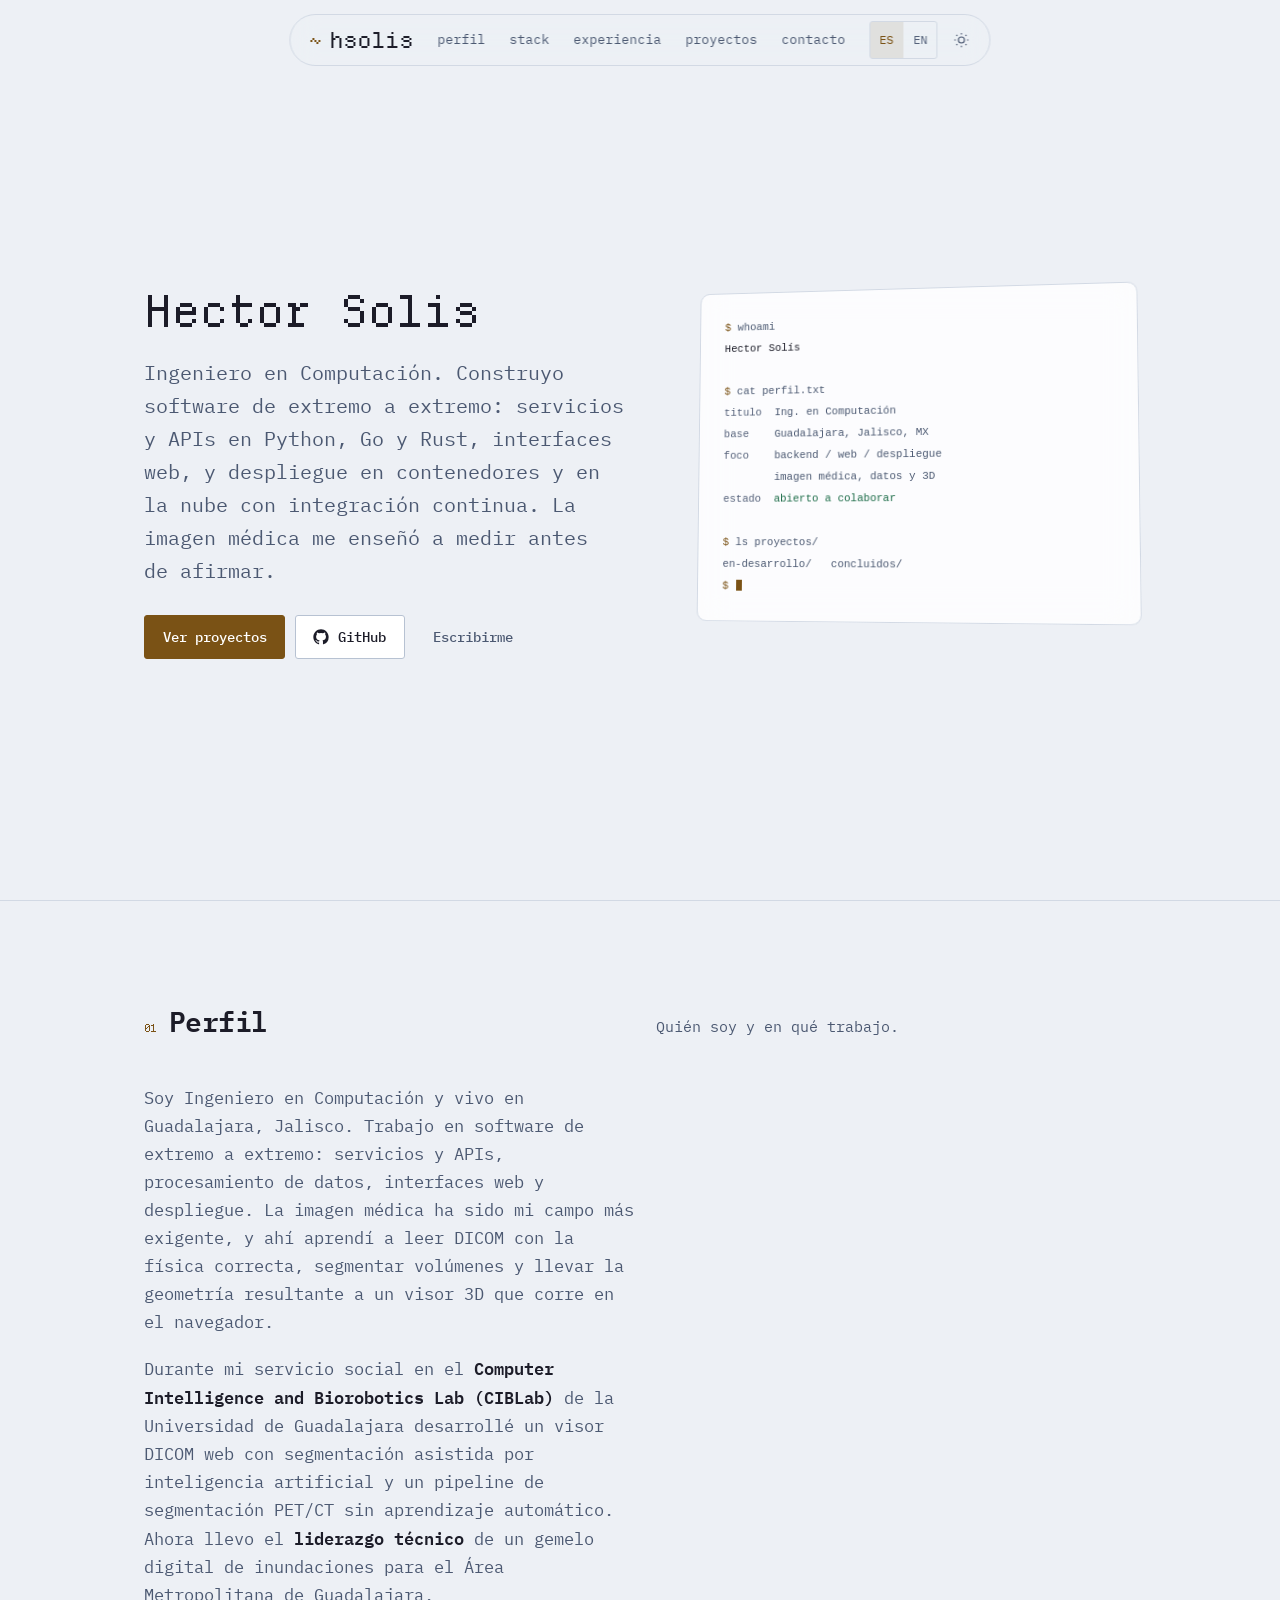
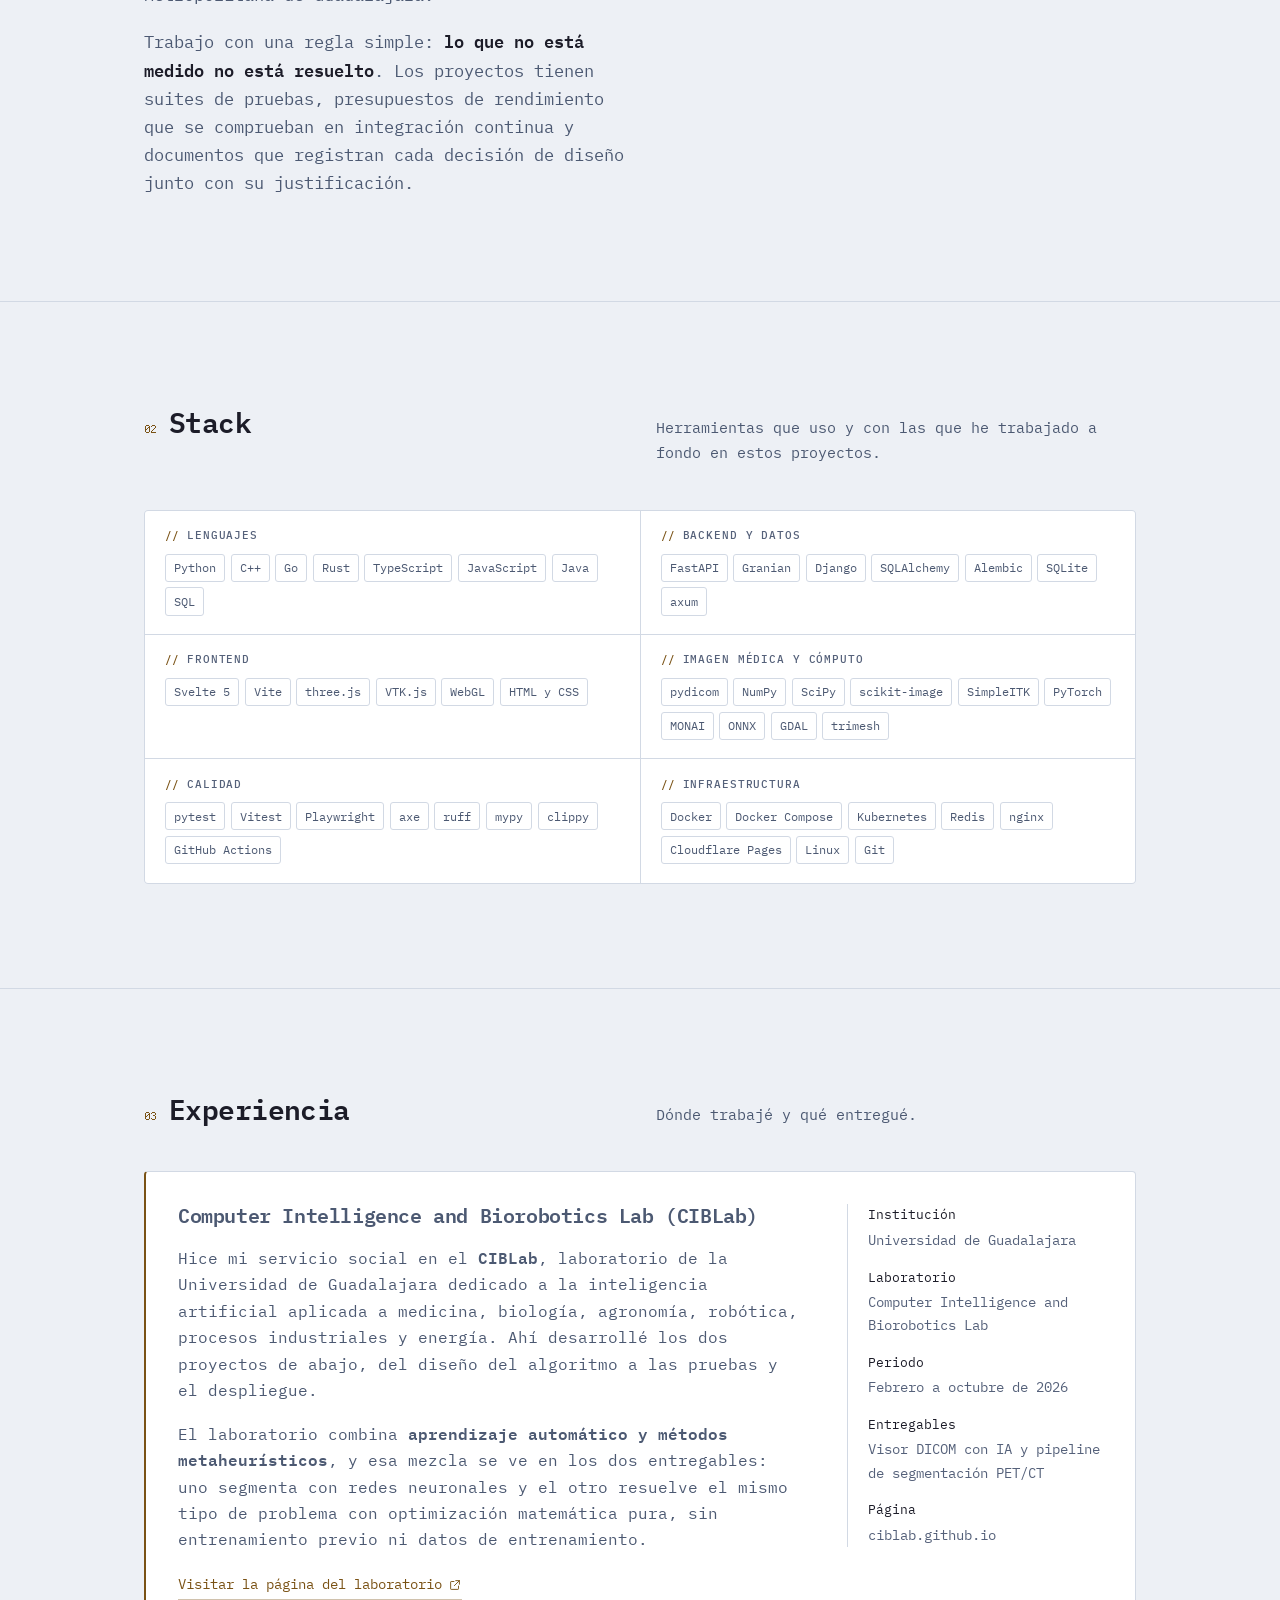
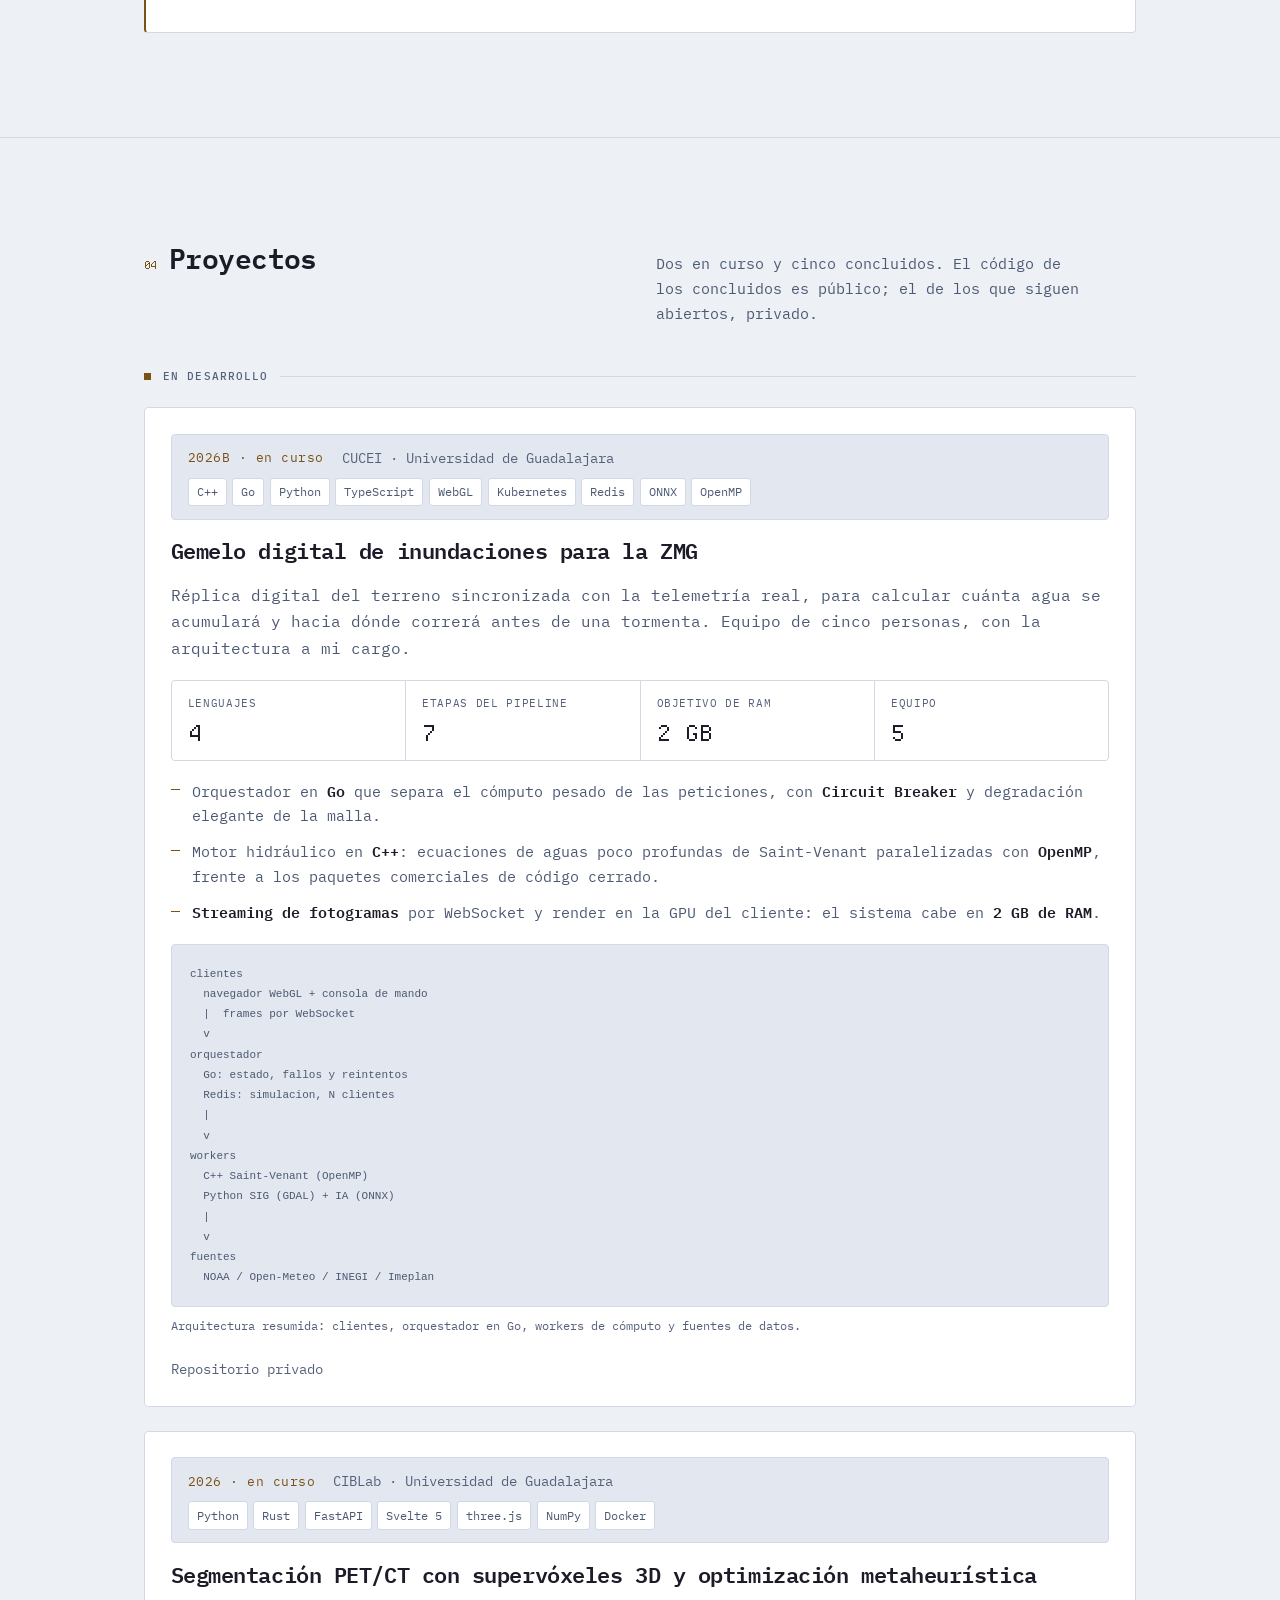
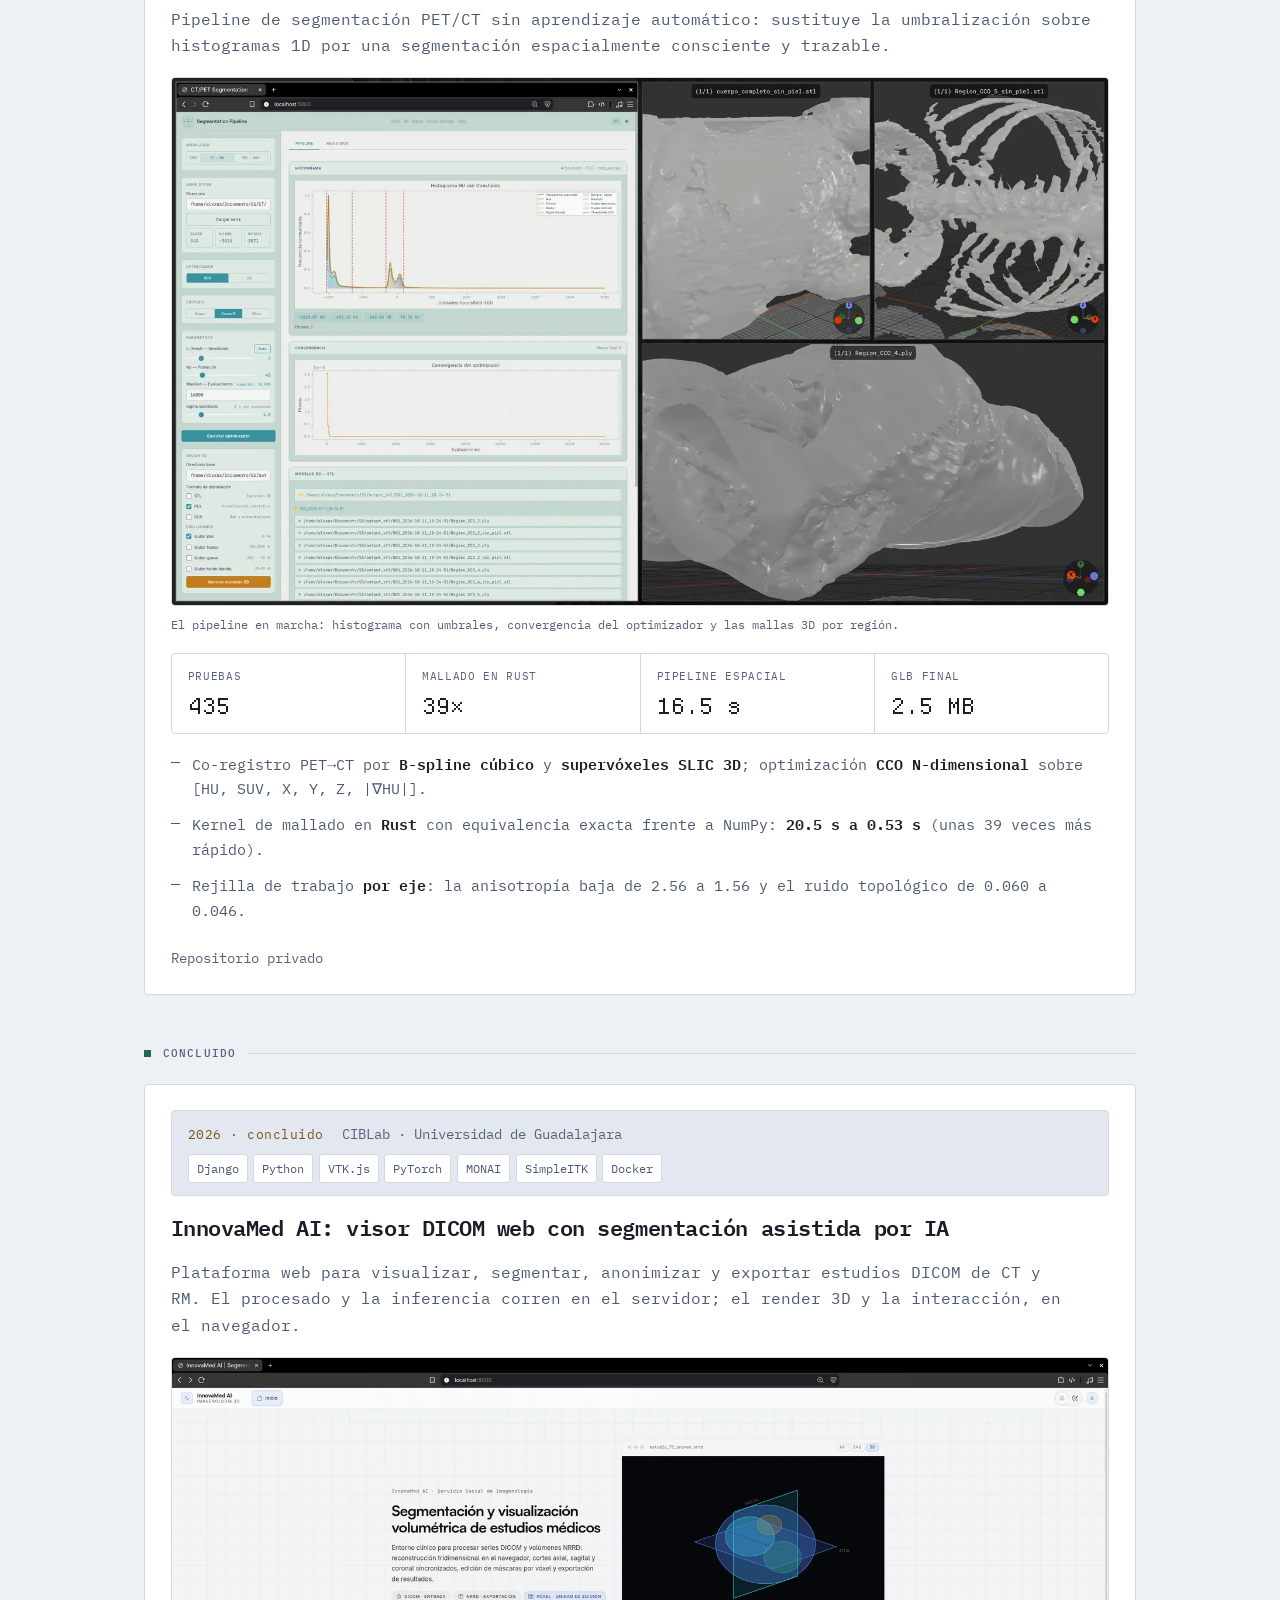
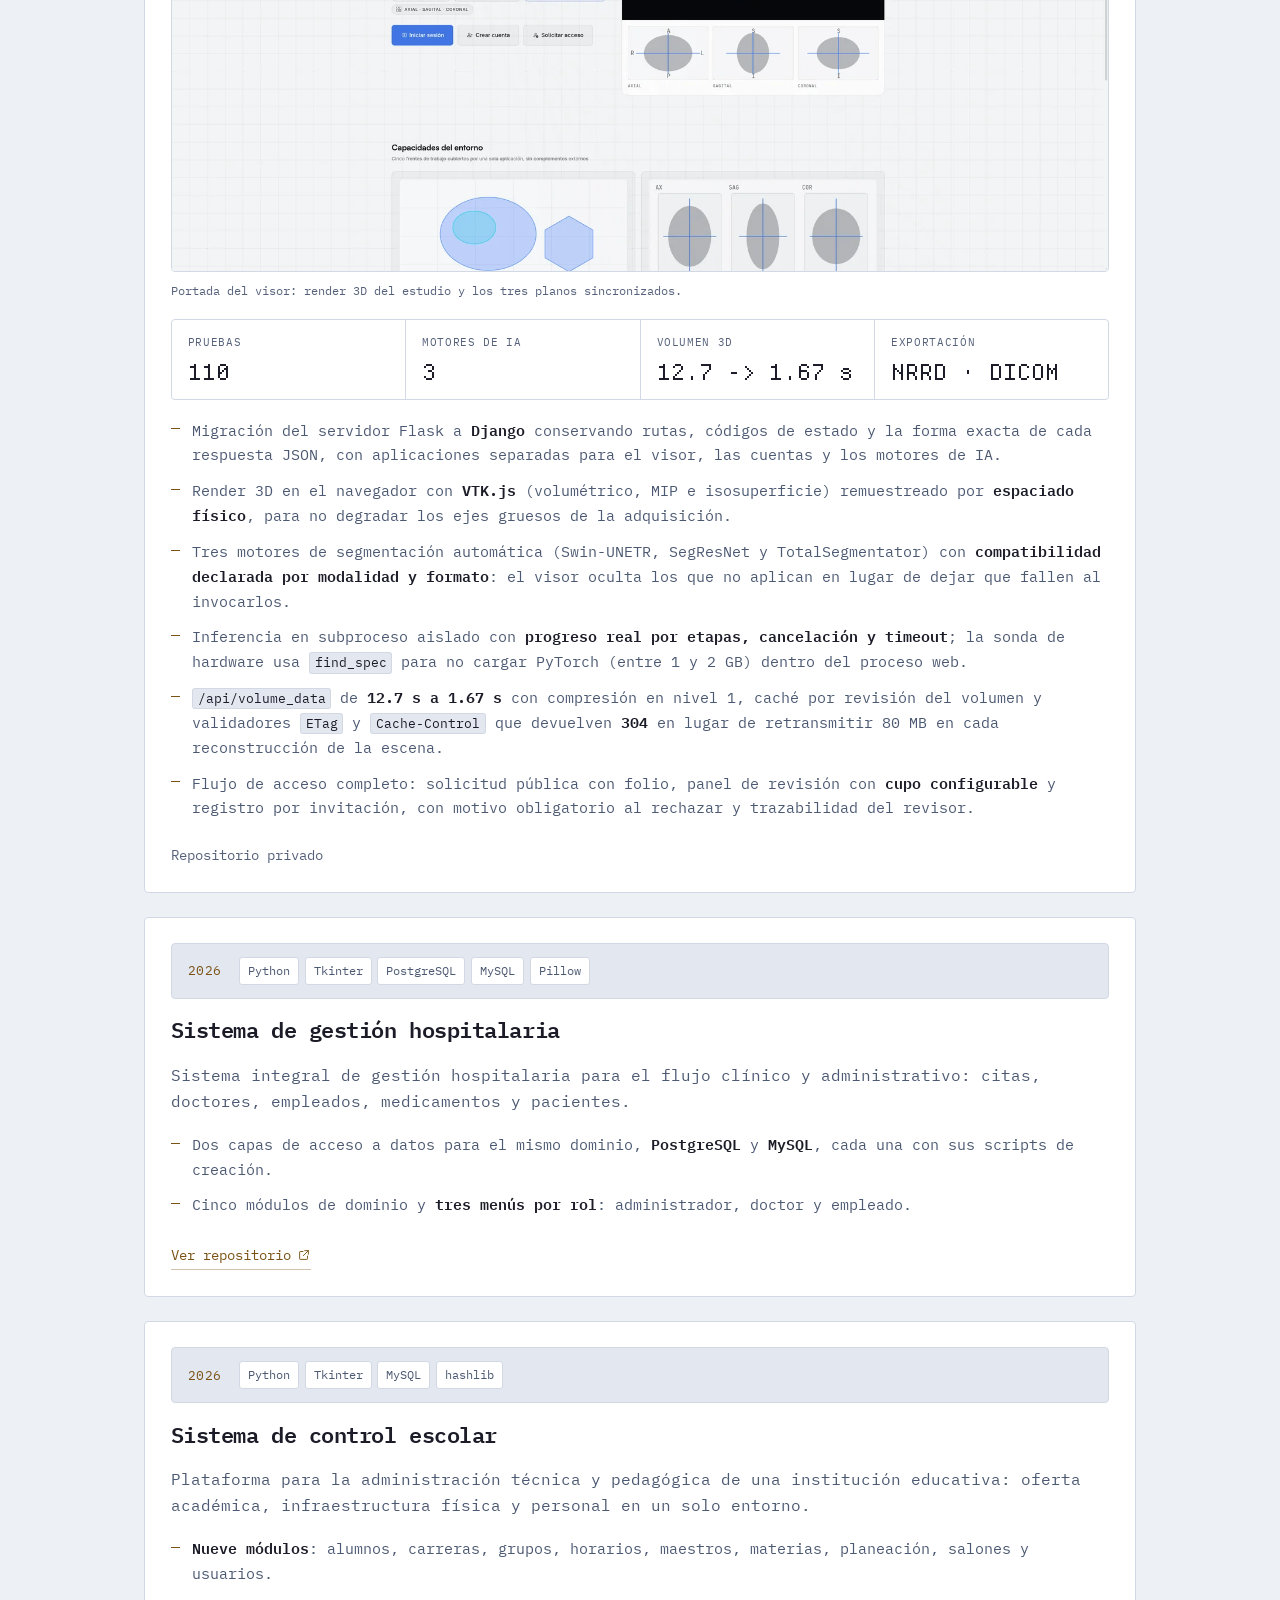
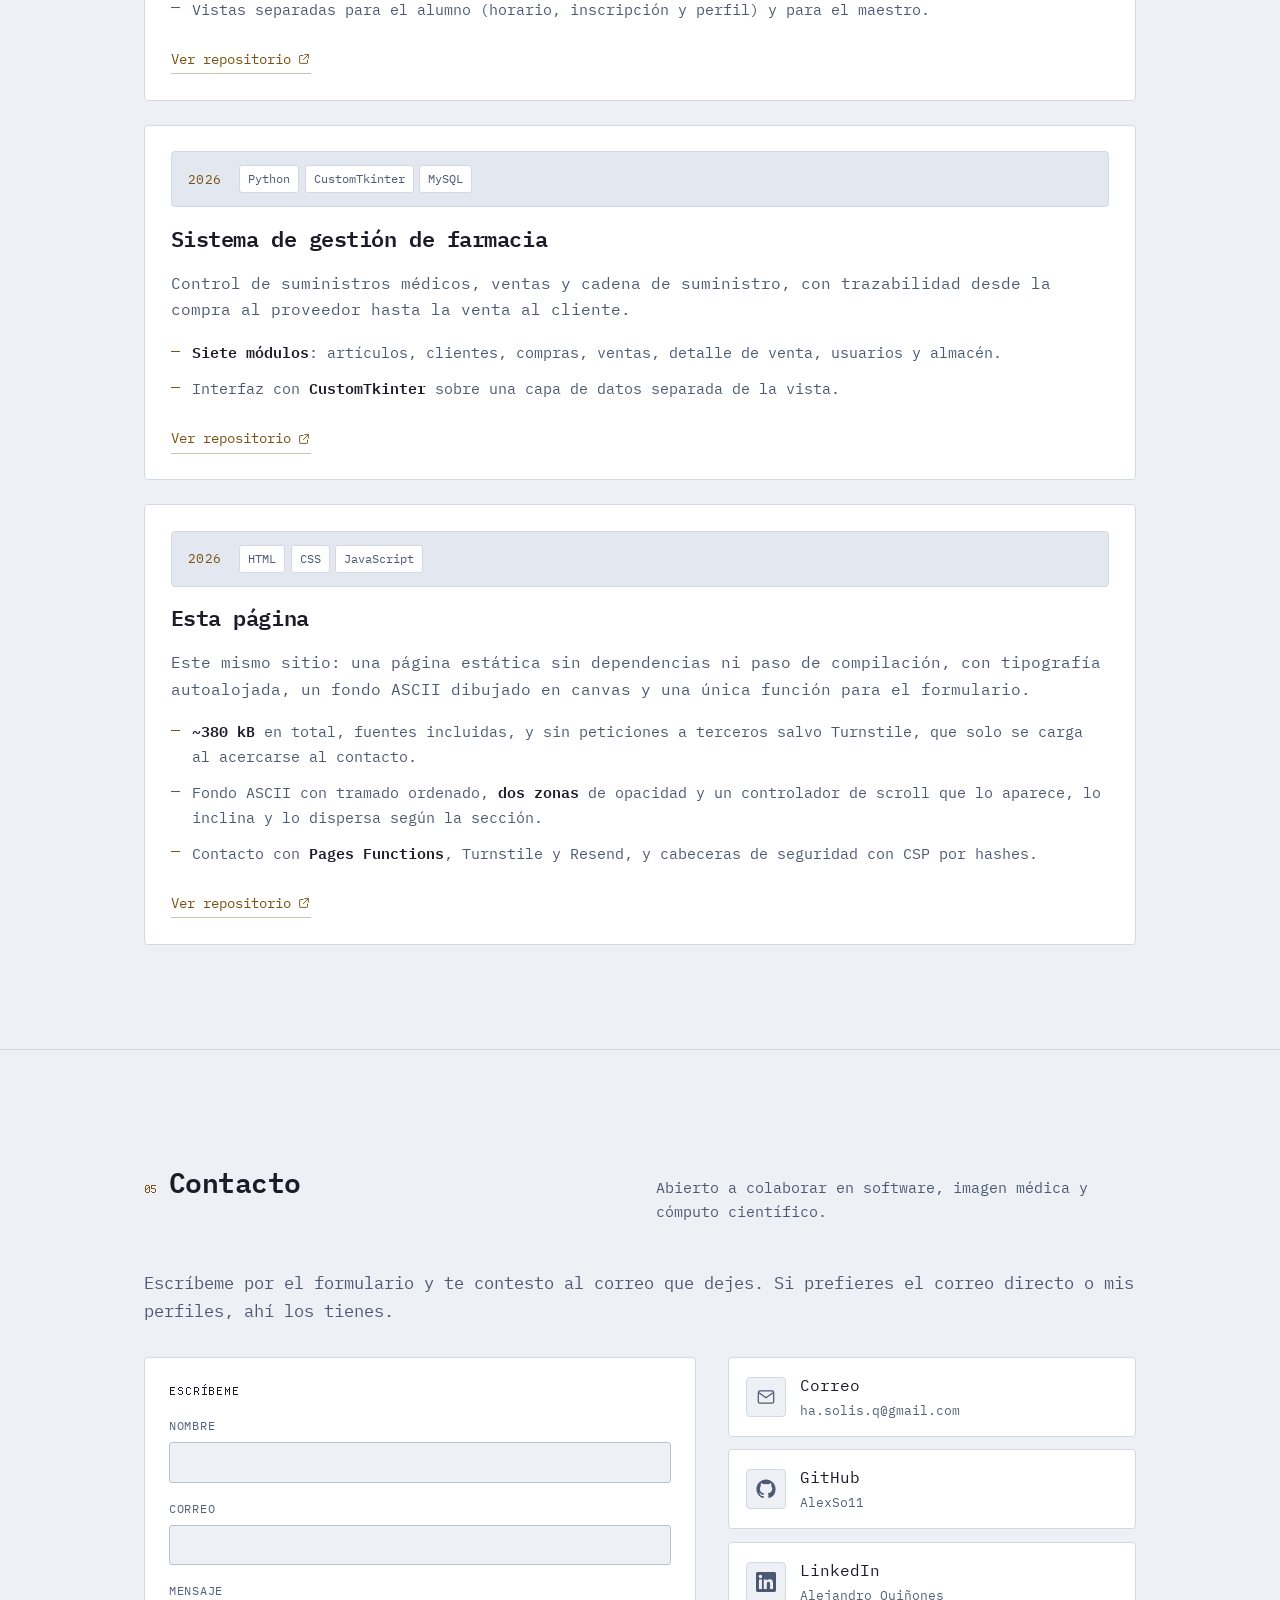
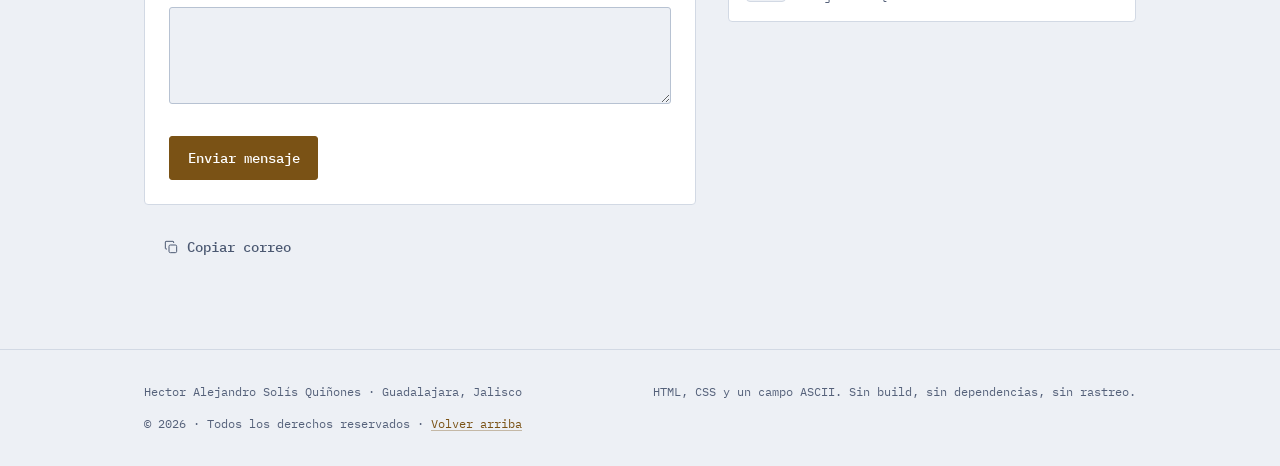
==== index.html @ 721f135d "Mejoras: terminal 3D, transiciones, iconos, scroll con inercia" ====
<!doctype html>
<html lang="es" data-theme="dark">
  <head>
    <meta charset="utf-8" />
    <meta name="viewport" content="width=device-width, initial-scale=1" />
    <title>Hector Solis · Ing. en Computación</title>
    <meta
      name="description"
      content="CV de Hector Solís, Ingeniero en Computación en Guadalajara. Software de extremo a extremo: servicios en Python, Go y Rust, interfaces web, despliegue en la nube e imagen médica."
    />
    <meta name="author" content="Hector Alejandro Solís Quiñones" />
    <meta name="color-scheme" content="dark light" />
    <meta name="theme-color" content="#141414" />
    <meta property="og:type" content="website" />
    <meta property="og:locale" content="es_MX" />
    <meta property="og:title" content="Hector Solís · Ing. en Computación" />
    <meta
      property="og:description"
      content="Software de extremo a extremo: servicios en Python, Go y Rust, interfaces web, despliegue en la nube e imagen médica."
    />
    <link rel="icon" href="assets/img/favicon.svg" type="image/svg+xml" />
    <link rel="stylesheet" href="assets/css/style.css" />
    <script>
      (function () {
        var theme = null;
        try {
          theme = window.localStorage.getItem("hasq-theme");
        } catch (error) {
          theme = null;
        }
        if (theme !== "light" && theme !== "dark") {
          theme = window.matchMedia("(prefers-color-scheme: light)").matches
            ? "light"
            : "dark";
        }
        document.documentElement.setAttribute("data-theme", theme);
        // Se marca antes del primer pintado: el CSS solo reserva la posición
        // de las entradas si hay JavaScript que las vaya a disparar.
        document.documentElement.classList.add("js");
      })();
    </script>
  </head>

  <body>
    <a class="skip-link" href="#main">Saltar al contenido</a>
    <canvas id="ascii-field" aria-hidden="true"></canvas>

    <header class="topbar">
      <div class="topbar__in">
        <a class="brand" href="#top">
          <span class="brand__tilde" aria-hidden="true">~</span>hsolis
        </a>

        <nav class="nav" aria-label="Secciones">
          <a href="#perfil">perfil</a>
          <a href="#stack">stack</a>
<a href="#experiencia">experiencia</a>
                    <a href="#proyectos">proyectos</a>
          <a href="#contacto">contacto</a>
        </nav>

        <div class="topbar__actions">
          <div class="lang">
            <a href="index.html" hreflang="es" aria-current="page">ES</a>
            <a href="en/index.html" hreflang="en" lang="en">EN</a>
          </div>

          <!-- data-label-light / data-label-dark describen la acción según el
               tema activo, no el icono que se ve. -->
          <button
            class="icon-btn"
            id="theme-toggle"
            type="button"
            aria-pressed="false"
            data-label-light="Cambiar a tema oscuro"
            data-label-dark="Cambiar a tema claro"
          >
            <span class="icon-btn__icons">
              <svg
                class="icon-moon"
                viewBox="0 0 24 24"
                fill="none"
                stroke="currentColor"
                stroke-width="1.5"
                aria-hidden="true"
                focusable="false"
              >
                <path d="M20.5 14.8A8.8 8.8 0 0 1 9.2 3.5a8.8 8.8 0 1 0 11.3 11.3Z" />
              </svg>
              <svg
                class="icon-sun"
                viewBox="0 0 24 24"
                fill="none"
                stroke="currentColor"
                stroke-width="1.5"
                aria-hidden="true"
                focusable="false"
              >
                <circle cx="12" cy="12" r="4" />
                <path
                  d="M12 2.5v2M12 19.5v2M2.5 12h2M19.5 12h2M5.2 5.2l1.4 1.4M17.4 17.4l1.4 1.4M18.8 5.2l-1.4 1.4M6.6 17.4l-1.4 1.4"
                />
              </svg>
            </span>
          </button>
        </div>
      </div>
    </header>

    <main id="main">
      <section class="hero" id="top" data-reveal-group>
        <div class="wrap hero__in">
          <div>
            <h1 class="hero__name" data-reveal>
              <span>Hector Solis</span>
            </h1>
            <p class="hero__role" data-reveal>
              Ingeniero en Computación. Construyo software de extremo a extremo:
              servicios y APIs en Python, Go y Rust, interfaces web, y despliegue
              en contenedores y en la nube con integración continua. La imagen
              médica me enseñó a medir antes de afirmar.
            </p>
            <div class="hero__actions" data-reveal>
              <a class="btn btn--primary" href="#proyectos">Ver proyectos</a>
              <a
                class="btn"
                href="https://github.com/AlexSo11"
                target="_blank"
                rel="me noopener"
              >
                <svg
                  width="16"
                  height="16"
                  viewBox="0 0 24 24"
                  fill="currentColor"
                  aria-hidden="true"
                  focusable="false"
                >
                  <path
                    d="M12 .5C5.73.5.5 5.73.5 12c0 5.09 3.29 9.4 7.86 10.93.58.1.79-.25.79-.56 0-.28-.01-1.02-.02-2-3.2.7-3.88-1.54-3.88-1.54-.52-1.33-1.28-1.68-1.28-1.68-1.05-.72.08-.7.08-.7 1.16.08 1.77 1.19 1.77 1.19 1.03 1.77 2.7 1.26 3.36.96.1-.75.4-1.26.73-1.55-2.55-.29-5.23-1.28-5.23-5.7 0-1.26.45-2.29 1.19-3.1-.12-.29-.52-1.46.11-3.05 0 0 .97-.31 3.18 1.18a11 11 0 0 1 5.8 0c2.2-1.49 3.17-1.18 3.17-1.18.63 1.59.23 2.76.12 3.05.74.81 1.18 1.84 1.18 3.1 0 4.43-2.69 5.41-5.25 5.69.41.36.78 1.06.78 2.14 0 1.55-.01 2.79-.01 3.17 0 .31.2.67.8.56A11.51 11.51 0 0 0 23.5 12C23.5 5.73 18.27.5 12 .5Z"
                  />
                </svg>
                GitHub
              </a>
              <a class="btn btn--quiet" href="mailto:ha.solis.q@gmail.com">
                Escribirme
              </a>
            </div>
          </div>

<div class="terminal-lag" data-terminal>
  <div class="terminal">
    <pre class="terminal__body"><code><span class="tl"><span class="c">$</span> whoami</span>
<span class="tl"><b>Hector Solís</b></span>
<span class="tl"> </span>
<span class="tl"><span class="c">$</span> cat perfil.txt</span>
<span class="tl"><span class="dim">titulo</span>  Ing. en Computación</span>
<span class="tl"><span class="dim">base</span>    Guadalajara, Jalisco, MX</span>
<span class="tl"><span class="dim">foco</span>    backend / web / despliegue</span>
<span class="tl">        imagen médica, datos y 3D</span>
<span class="tl"><span class="dim">estado</span>  <span class="ok">abierto a colaborar</span></span>
<span class="tl"> </span>
<span class="tl"><span class="c">$</span> ls proyectos/</span>
<span class="tl">en-desarrollo/   concluidos/</span>
<span class="tl"><span class="c">$</span> <span class="caret"></span></span></code></pre>
  </div>
</div>
        </div>
      </section>

      <section
        class="section"
        id="perfil"
        aria-labelledby="perfil-title"
        data-reveal-group
      >
        <div class="wrap">
          <div class="section__head" data-reveal>
            <h2 class="section__title" id="perfil-title">
              <span class="section__num" aria-hidden="true">01</span> Perfil
            </h2>
            <p class="section__note">Quién soy y en qué trabajo.</p>
          </div>

          <div class="prose" data-reveal>
            <p>
              Soy Ingeniero en Computación y vivo en Guadalajara, Jalisco.
              Trabajo en software de extremo a extremo: servicios y APIs,
              procesamiento de datos, interfaces web y despliegue. La imagen
              médica ha sido mi campo más exigente, y ahí aprendí a leer DICOM
              con la física correcta, segmentar volúmenes y llevar la geometría
              resultante a un visor 3D que corre en el navegador.
            </p>
            <p>
              Durante mi servicio social en el
              <strong>Computer Intelligence and Biorobotics Lab (CIBLab)</strong>
              de la Universidad de Guadalajara desarrollé un visor DICOM web con
              segmentación asistida por inteligencia artificial y un pipeline de
              segmentación PET/CT sin aprendizaje automático. Ahora llevo el
              <strong>liderazgo técnico</strong> de un gemelo digital de
              inundaciones para el Área Metropolitana de Guadalajara.
            </p>
            <p>
              Trabajo con una regla simple:
              <strong>lo que no está medido no está resuelto</strong>. Los
              proyectos tienen suites de pruebas, presupuestos de rendimiento que
              se comprueban en integración continua y documentos que registran
              cada decisión de diseño junto con su justificación.
            </p>
          </div>
        </div>
      </section>

      <section
        class="section"
        id="stack"
        aria-labelledby="stack-title"
        data-reveal-group
      >
        <div class="wrap">
          <div class="section__head" data-reveal>
            <h2 class="section__title" id="stack-title">
              <span class="section__num" aria-hidden="true">02</span> Stack
            </h2>
            <p class="section__note">
              Herramientas que uso y con las que he trabajado a fondo en estos
              proyectos.
            </p>
          </div>

          <div class="stack-grid" data-reveal>
            <div class="stack-block">
              <h3 class="stack-block__title">Lenguajes</h3>
              <ul class="chips">
                <li>Python</li>
                <li>C++</li>
                <li>Go</li>
                <li>Rust</li>
                <li>TypeScript</li>
                <li>JavaScript</li>
                <li>Java</li>
                <li>SQL</li>
              </ul>
            </div>

            <div class="stack-block">
              <h3 class="stack-block__title">Backend y datos</h3>
              <ul class="chips">
                <li>FastAPI</li>
                <li>Granian</li>
                <li>Django</li>
                <li>SQLAlchemy</li>
                <li>Alembic</li>
                <li>SQLite</li>
                <li>axum</li>
              </ul>
            </div>

            <div class="stack-block">
              <h3 class="stack-block__title">Frontend</h3>
              <ul class="chips">
                <li>Svelte 5</li>
                <li>Vite</li>
                <li>three.js</li>
                <li>VTK.js</li>
                <li>WebGL</li>
                <li>HTML y CSS</li>
              </ul>
            </div>

            <div class="stack-block">
              <h3 class="stack-block__title">Imagen médica y cómputo</h3>
              <ul class="chips">
                <li>pydicom</li>
                <li>NumPy</li>
                <li>SciPy</li>
                <li>scikit-image</li>
                <li>SimpleITK</li>
                <li>PyTorch</li>
                <li>MONAI</li>
                <li>ONNX</li>
                <li>GDAL</li>
                <li>trimesh</li>
              </ul>
            </div>

            <div class="stack-block">
              <h3 class="stack-block__title">Calidad</h3>
              <ul class="chips">
                <li>pytest</li>
                <li>Vitest</li>
                <li>Playwright</li>
                <li>axe</li>
                <li>ruff</li>
                <li>mypy</li>
                <li>clippy</li>
                <li>GitHub Actions</li>
              </ul>
            </div>

            <div class="stack-block">
              <h3 class="stack-block__title">Infraestructura</h3>
              <ul class="chips">
                <li>Docker</li>
                <li>Docker Compose</li>
                <li>Kubernetes</li>
                <li>Redis</li>
                <li>nginx</li>
                <li>Cloudflare Pages</li>
                <li>Linux</li>
                <li>Git</li>
              </ul>
            </div>
          </div>
        </div>
      </section>

      <section
        class="section"
        id="experiencia"
        aria-labelledby="experiencia-title"
        data-reveal-group
      >
        <div class="wrap">
          <div class="section__head" data-reveal>
            <h2 class="section__title" id="experiencia-title">
              <span class="section__num" aria-hidden="true">03</span> Experiencia
            </h2>
            <p class="section__note">Dónde trabajé y qué entregué.</p>
          </div>

          <div class="callout" data-reveal>
            <div class="callout__body">
              <h3 class="callout__title">
                Computer Intelligence and Biorobotics Lab (CIBLab)
              </h3>
              <p>
                Hice mi servicio social en el <strong>CIBLab</strong>, laboratorio
                de la Universidad de Guadalajara dedicado a la inteligencia
                artificial aplicada a medicina, biología, agronomía, robótica,
                procesos industriales y energía. Ahí desarrollé los dos proyectos
                de abajo, del diseño del algoritmo a las pruebas y el despliegue.
              </p>
              <p>
                El laboratorio combina <strong>aprendizaje automático y métodos
                metaheurísticos</strong>, y esa mezcla se ve en los dos
                entregables: uno segmenta con redes neuronales y el otro resuelve
                el mismo tipo de problema con optimización matemática pura, sin
                entrenamiento previo ni datos de entrenamiento.
              </p>
              <p>
                <a
                  class="link"
                  href="https://ciblab.github.io/index.html"
                  target="_blank"
                  rel="noopener"
                >
                  Visitar la página del laboratorio
                  <svg
                    width="14"
                    height="14"
                    viewBox="0 0 24 24"
                    fill="none"
                    stroke="currentColor"
                    stroke-width="1.6"
                    stroke-linecap="square"
                    aria-hidden="true"
                    focusable="false"
                  >
                    <path d="M13.5 4.5h6v6" />
                    <path d="M19.5 4.5 11 13" />
                    <path d="M18 14v4.5a1 1 0 0 1-1 1H5.5a1 1 0 0 1-1-1V7a1 1 0 0 1 1-1H10" />
                  </svg>
                </a>
              </p>
            </div>

            <dl class="stack-list">
              <div>
                <dt>Institución</dt>
                <dd>Universidad de Guadalajara</dd>
              </div>
              <div>
                <dt>Laboratorio</dt>
                <dd>Computer Intelligence and Biorobotics Lab</dd>
              </div>
              <div>
                <dt>Periodo</dt>
                <dd>Febrero a octubre de 2026</dd>
              </div>
              <div>
                <dt>Entregables</dt>
                <dd>Visor DICOM con IA y pipeline de segmentación PET/CT</dd>
              </div>
              <div>
                <dt>Página</dt>
                <dd>ciblab.github.io</dd>
              </div>
            </dl>
          </div>
        </div>
      </section>

      <section
        class="section"
        id="proyectos"
        aria-labelledby="proyectos-title"
        data-reveal-group
      >
        <div class="wrap">
          <div class="section__head" data-reveal>
            <h2 class="section__title" id="proyectos-title">
              <span class="section__num" aria-hidden="true">04</span> Proyectos
            </h2>
            <p class="section__note">
              Dos en curso y cinco concluidos. El código de los concluidos es
              público; el de los que siguen abiertos, privado.
            </p>
          </div>

          <div class="projects" data-reveal>
            <section
              class="projects__group"
              aria-labelledby="proyectos-en-desarrollo"
            >
              <h3 class="projects__group-title" id="proyectos-en-desarrollo">
                En desarrollo
              </h3>

              <div class="projects__grid">
              <article class="project">
                              <div class="project__meta">
                <p class="meta__period">2026B · en curso</p>
                <p class="meta__org">CUCEI · Universidad de Guadalajara</p>
<ul class="chips">
                      <li>C++</li>
                      <li>Go</li>
                      <li>Python</li>
                      <li>TypeScript</li>
                      <li>WebGL</li>
                      <li>Kubernetes</li>
                      <li>Redis</li>
                      <li>ONNX</li>
                      <li>OpenMP</li>
                    </ul>
              </div>

                <div class="project__body">
                  <h4 class="project__title">
                    Gemelo digital de inundaciones para la ZMG
                  </h4>
                  <p class="project__summary">
                    Réplica digital del terreno sincronizada con la telemetría
                    real, para calcular cuánta agua se acumulará y hacia dónde
                    correrá antes de una tormenta. Equipo de cinco personas, con
                    la arquitectura a mi cargo.
                  </p>

                  <dl class="facts">
                    <div class="facts__item">
                      <dt>Lenguajes</dt>
                      <dd>4</dd>
                    </div>
                    <div class="facts__item">
                      <dt>Etapas del pipeline</dt>
                      <dd>7</dd>
                    </div>
                    <div class="facts__item">
                      <dt>Objetivo de RAM</dt>
                      <dd>2 GB</dd>
                    </div>
                    <div class="facts__item">
                      <dt>Equipo</dt>
                      <dd>5</dd>
                    </div>
                  </dl>

                  <ul class="bullets">
                    <li>
                      Orquestador en <b>Go</b> que separa el cómputo pesado de
                      las peticiones, con <b>Circuit Breaker</b> y degradación
                      elegante de la malla.
                    </li>
                    <li>
                      Motor hidráulico en <b>C++</b>: ecuaciones de aguas poco
                      profundas de Saint-Venant paralelizadas con <b>OpenMP</b>,
                      frente a los paquetes comerciales de código cerrado.
                    </li>
                    <li>
                      <b>Streaming de fotogramas</b> por WebSocket y render en la
                      GPU del cliente: el sistema cabe en <b>2 GB de RAM</b>.
                    </li>
                  </ul>

                  <figure class="diagrama-figura">
                    <pre
                      class="diagrama"
                      role="img"
                      aria-label="Diagrama: los clientes hablan por WebSocket con el orquestador en Go, que reparte el trabajo entre workers en C++ y Python y consulta fuentes externas de datos."
                    ><code>clientes
  navegador WebGL + consola de mando
  |  frames por WebSocket
  v
orquestador
  Go: estado, fallos y reintentos
  Redis: simulacion, N clientes
  |
  v
workers
  C++ Saint-Venant (OpenMP)
  Python SIG (GDAL) + IA (ONNX)
  |
  v
fuentes
  NOAA / Open-Meteo / INEGI / Imeplan</code></pre>
                    <figcaption>
                      Arquitectura resumida: clientes, orquestador en Go, workers
                      de cómputo y fuentes de datos.
                    </figcaption>
                  </figure>

                  <p class="project__links">
                    <span class="meta__org">Repositorio privado</span>
                  </p>
                </div>
              </article>

              <article class="project">
                              <div class="project__meta">
                <p class="meta__period">2026 · en curso</p>
                <p class="meta__org">CIBLab · Universidad de Guadalajara</p>
<ul class="chips">
                    <li>Python</li>
                    <li>Rust</li>
                    <li>FastAPI</li>
                    <li>Svelte 5</li>
                    <li>three.js</li>
                    <li>NumPy</li>
                    <li>Docker</li>
                  </ul>
              </div>

              <div class="project__body">
                <h4 class="project__title">
                  Segmentación PET/CT con supervóxeles 3D y optimización
                  metaheurística
                </h4>
                <p class="project__summary">
                  Pipeline de segmentación PET/CT sin aprendizaje automático:
                  sustituye la umbralización sobre histogramas 1D por una
                  segmentación espacialmente consciente y trazable.
                </p>

                <figure class="captura">
                  <img
                    src="assets/img/ct-pet-segmentacion.webp"
                    width="1600"
                    height="900"
                    loading="lazy"
                    decoding="async"
                    alt="Panel del pipeline de segmentación PET/CT: histograma de unidades Hounsfield con los umbrales marcados, curva de convergencia del optimizador y las mallas 3D generadas para el cuerpo completo y cada región."
                  />
                  <figcaption>
                    El pipeline en marcha: histograma con umbrales, convergencia del
                    optimizador y las mallas 3D por región.
                  </figcaption>
                </figure>

                <dl class="facts">
                  <div class="facts__item">
                    <dt>Pruebas</dt>
                    <dd>435</dd>
                  </div>
                  <div class="facts__item">
                    <dt>Mallado en Rust</dt>
                    <dd>39×</dd>
                  </div>
                  <div class="facts__item">
                    <dt>Pipeline espacial</dt>
                    <dd>16.5 s</dd>
                  </div>
                  <div class="facts__item">
                    <dt>GLB final</dt>
                    <dd>2.5 MB</dd>
                  </div>
                </dl>

                <ul class="bullets">
                  <li>
                    Co-registro PET→CT por <b>B-spline cúbico</b> y
                    <b>supervóxeles SLIC 3D</b>; optimización
                    <b>CCO N-dimensional</b> sobre [HU, SUV, X, Y, Z, |∇HU|].
                  </li>
                  <li>
                    Kernel de mallado en <b>Rust</b> con equivalencia exacta
                    frente a NumPy: <b>20.5 s a 0.53 s</b> (unas 39 veces más
                    rápido).
                  </li>
                  <li>
                    Rejilla de trabajo <b>por eje</b>: la anisotropía baja de
                    2.56 a 1.56 y el ruido topológico de 0.060 a 0.046.
                  </li>
                </ul>

                <p class="project__links">
                  <span class="meta__org">Repositorio privado</span>
                </p>
              </div>
            </article>
              </div>
            </section>

            <section
              class="projects__group projects__group--done"
              aria-labelledby="proyectos-concluido"
            >
              <h3 class="projects__group-title" id="proyectos-concluido">
                Concluido
              </h3>

              <div class="projects__grid">
            <article class="project">
                            <div class="project__meta">
                <p class="meta__period">2026 · concluido</p>
                <p class="meta__org">CIBLab · Universidad de Guadalajara</p>
<ul class="chips">
                    <li>Django</li>
                    <li>Python</li>
                    <li>VTK.js</li>
                    <li>PyTorch</li>
                    <li>MONAI</li>
                    <li>SimpleITK</li>
                    <li>Docker</li>
                  </ul>
              </div>

              <div class="project__body">
                <h4 class="project__title">
                  InnovaMed AI: visor DICOM web con segmentación asistida por IA
                </h4>
                <p class="project__summary">
                  Plataforma web para visualizar, segmentar, anonimizar y
                  exportar estudios DICOM de CT y RM. El procesado y la
                  inferencia corren en el servidor; el render 3D y la
                  interacción, en el navegador.
                </p>

                <figure class="captura">
                  <img
                    src="assets/img/innovamed-visor.webp"
                    width="1600"
                    height="877"
                    loading="lazy"
                    decoding="async"
                    alt="Portada de InnovaMed AI: el visor 3D con el modelo del estudio, los planos axial, sagital y coronal sincronizados, y los accesos de sesión."
                  />
                  <figcaption>
                    Portada del visor: render 3D del estudio y los tres planos
                    sincronizados.
                  </figcaption>
                </figure>

                <dl class="facts">
                  <div class="facts__item">
                    <dt>Pruebas</dt>
                    <dd>110</dd>
                  </div>
                  <div class="facts__item">
                    <dt>Motores de IA</dt>
                    <dd>3</dd>
                  </div>
                  <div class="facts__item">
                    <dt>Volumen 3D</dt>
                    <dd>12.7 -&gt; 1.67 s</dd>
                  </div>
                  <div class="facts__item">
                    <dt>Exportación</dt>
                    <dd>NRRD · DICOM</dd>
                  </div>
                </dl>

                <ul class="bullets">
                  <li>
                    Migración del servidor Flask a <b>Django</b> conservando
                    rutas, códigos de estado y la forma exacta de cada respuesta
                    JSON, con aplicaciones separadas para el visor, las cuentas y
                    los motores de IA.
                  </li>
                  <li>
                    Render 3D en el navegador con <b>VTK.js</b> (volumétrico, MIP
                    e isosuperficie) remuestreado por <b>espaciado físico</b>,
                    para no degradar los ejes gruesos de la adquisición.
                  </li>
                  <li>
                    Tres motores de segmentación automática (Swin-UNETR,
                    SegResNet y TotalSegmentator) con
                    <b>compatibilidad declarada por modalidad y formato</b>: el
                    visor oculta los que no aplican en lugar de dejar que fallen
                    al invocarlos.
                  </li>
                  <li>
                    Inferencia en subproceso aislado con <b>progreso real por
                    etapas, cancelación y timeout</b>; la sonda de hardware usa
                    <code>find_spec</code> para no cargar PyTorch (entre 1 y
                    2 GB) dentro del proceso web.
                  </li>
                  <li>
                    <code>/api/volume_data</code> de <b>12.7 s a 1.67 s</b> con
                    compresión en nivel 1, caché por revisión del volumen y
                    validadores <code>ETag</code> y <code>Cache-Control</code>
                    que devuelven <b>304</b> en lugar de retransmitir 80 MB en
                    cada reconstrucción de la escena.
                  </li>
                  <li>
                    Flujo de acceso completo: solicitud pública con folio, panel
                    de revisión con <b>cupo configurable</b> y registro por
                    invitación, con motivo obligatorio al rechazar y trazabilidad
                    del revisor.
                  </li>
                </ul>

                <p class="project__links">
                  <span class="meta__org">Repositorio privado</span>
                </p>
              </div>
            </article>

            <article class="project">
                            <div class="project__meta">
                <p class="meta__period">2026</p>
<ul class="chips">
                    <li>Python</li>
                    <li>Tkinter</li>
                    <li>PostgreSQL</li>
                    <li>MySQL</li>
                    <li>Pillow</li>
                  </ul>
              </div>

              <div class="project__body">
                <h4 class="project__title">Sistema de gestión hospitalaria</h4>
                <p class="project__summary">
                  Sistema integral de gestión hospitalaria para el flujo clínico y
                  administrativo: citas, doctores, empleados, medicamentos y
                  pacientes.
                </p>
                <ul class="bullets">
                  <li>
                    Dos capas de acceso a datos para el mismo dominio,
                    <b>PostgreSQL</b> y <b>MySQL</b>, cada una con sus scripts de
                    creación.
                  </li>
                  <li>
                    Cinco módulos de dominio y <b>tres menús por rol</b>:
                    administrador, doctor y empleado.
                  </li>
                </ul>
                <p class="project__links">
                  <a
                    class="link"
                    href="https://github.com/AlexSo11/sistema_gestion_hospitalaria"
                    target="_blank"
                    rel="noopener"
                  >
                    Ver repositorio
                    <svg width="14" height="14" viewBox="0 0 24 24" fill="none" stroke="currentColor" stroke-width="1.6" stroke-linecap="square" aria-hidden="true" focusable="false"><path d="M13.5 4.5h6v6" /><path d="M19.5 4.5 11 13" /><path d="M18 14v4.5a1 1 0 0 1-1 1H5.5a1 1 0 0 1-1-1V7a1 1 0 0 1 1-1H10" /></svg>
                  </a>
                </p>
              </div>
            </article>

            <article class="project">
                            <div class="project__meta">
                <p class="meta__period">2026</p>
<ul class="chips">
                    <li>Python</li>
                    <li>Tkinter</li>
                    <li>MySQL</li>
                    <li>hashlib</li>
                  </ul>
              </div>

              <div class="project__body">
                <h4 class="project__title">Sistema de control escolar</h4>
                <p class="project__summary">
                  Plataforma para la administración técnica y pedagógica de una
                  institución educativa: oferta académica, infraestructura física
                  y personal en un solo entorno.
                </p>
                <ul class="bullets">
                  <li>
                    <b>Nueve módulos</b>: alumnos, carreras, grupos, horarios,
                    maestros, materias, planeación, salones y usuarios.
                  </li>
                  <li>
                    Vistas separadas para el alumno (horario, inscripción y
                    perfil) y para el maestro.
                  </li>
                </ul>
                <p class="project__links">
                  <a
                    class="link"
                    href="https://github.com/AlexSo11/sistema_control_escolar"
                    target="_blank"
                    rel="noopener"
                  >
                    Ver repositorio
                    <svg width="14" height="14" viewBox="0 0 24 24" fill="none" stroke="currentColor" stroke-width="1.6" stroke-linecap="square" aria-hidden="true" focusable="false"><path d="M13.5 4.5h6v6" /><path d="M19.5 4.5 11 13" /><path d="M18 14v4.5a1 1 0 0 1-1 1H5.5a1 1 0 0 1-1-1V7a1 1 0 0 1 1-1H10" /></svg>
                  </a>
                </p>
              </div>
            </article>

            <article class="project">
                            <div class="project__meta">
                <p class="meta__period">2026</p>
<ul class="chips">
                    <li>Python</li>
                    <li>CustomTkinter</li>
                    <li>MySQL</li>
                  </ul>
              </div>

              <div class="project__body">
                <h4 class="project__title">Sistema de gestión de farmacia</h4>
                <p class="project__summary">
                  Control de suministros médicos, ventas y cadena de suministro, con
                  trazabilidad desde la compra al proveedor hasta la venta al
                  cliente.
                </p>
                <ul class="bullets">
                  <li>
                    <b>Siete módulos</b>: artículos, clientes, compras, ventas,
                    detalle de venta, usuarios y almacén.
                  </li>
                  <li>
                    Interfaz con <b>CustomTkinter</b> sobre una capa de datos
                    separada de la vista.
                  </li>
                </ul>
                <p class="project__links">
                  <a
                    class="link"
                    href="https://github.com/AlexSo11/sistema_gestion_farmacia"
                    target="_blank"
                    rel="noopener"
                  >
                    Ver repositorio
                    <svg width="14" height="14" viewBox="0 0 24 24" fill="none" stroke="currentColor" stroke-width="1.6" stroke-linecap="square" aria-hidden="true" focusable="false"><path d="M13.5 4.5h6v6" /><path d="M19.5 4.5 11 13" /><path d="M18 14v4.5a1 1 0 0 1-1 1H5.5a1 1 0 0 1-1-1V7a1 1 0 0 1 1-1H10" /></svg>
                  </a>
                </p>
              </div>
            </article>

            <article class="project">
                            <div class="project__meta">
                <p class="meta__period">2026</p>
<ul class="chips">
                    <li>HTML</li>
                    <li>CSS</li>
                    <li>JavaScript</li>
                  </ul>
              </div>

              <div class="project__body">
                <h4 class="project__title">Esta página</h4>
                <p class="project__summary">
                  Este mismo sitio: una página estática sin dependencias ni paso
                    de compilación, con tipografía autoalojada, un fondo ASCII
                    dibujado en canvas y una única función para el formulario.
                </p>
                <ul class="bullets">
                  <li>
                    <b>~380 kB</b> en total, fuentes incluidas, y sin peticiones a
                      terceros salvo Turnstile, que solo se carga al acercarse al
                      contacto.
                  </li>
                  <li>
                    Fondo ASCII con tramado ordenado, <b>dos zonas</b> de
                      opacidad y un controlador de scroll que lo aparece, lo inclina y
                      lo dispersa según la sección.
                  </li>
                  <li>
                    Contacto con <b>Pages Functions</b>, Turnstile y Resend, y
                      cabeceras de seguridad con CSP por hashes.
                  </li>
                </ul>
                <p class="project__links">
                  <a
                    class="link"
                    href="https://github.com/AlexSo11/web_hasq"
                    target="_blank"
                    rel="noopener"
                  >
                    Ver repositorio
                    <svg width="14" height="14" viewBox="0 0 24 24" fill="none" stroke="currentColor" stroke-width="1.6" stroke-linecap="square" aria-hidden="true" focusable="false"><path d="M13.5 4.5h6v6" /><path d="M19.5 4.5 11 13" /><path d="M18 14v4.5a1 1 0 0 1-1 1H5.5a1 1 0 0 1-1-1V7a1 1 0 0 1 1-1H10" /></svg>
                  </a>
                </p>
              </div>
            </article>
              </div>
            </section>
          </div>
        </div>
      </section>

      <section
        class="section section--portada"
        id="contacto"
        aria-labelledby="contacto-title"
        data-reveal-group
      >
        <div class="wrap">
          <div class="section__head" data-reveal>
            <h2 class="section__title" id="contacto-title">
              <span class="section__num" aria-hidden="true">05</span> Contacto
            </h2>
            <p class="section__note">
              Abierto a colaborar en software, imagen médica y cómputo
              científico.
            </p>
          </div>

          <div class="prose" data-reveal>
            <p>
              Escríbeme por el formulario y te contesto al correo que dejes.
              Si prefieres el correo directo o mis perfiles, ahí los tienes.
            </p>
          </div>

          <div class="contacto" data-reveal>
            <form
              class="contacto__form"
              id="contacto-form"
              novalidate
              data-requires-js
            >
              <p class="contacto__titulo">Escríbeme</p>

              <label class="campo">
                <span class="campo__label">Nombre</span>
                <input
                  class="campo__input"
                  type="text"
                  name="nombre"
                  id="campo-nombre"
                  autocomplete="name"
                  maxlength="80"
                  required
                />
              </label>

              <label class="campo">
                <span class="campo__label">Correo</span>
                <input
                  class="campo__input"
                  type="email"
                  name="correo"
                  id="campo-correo"
                  autocomplete="email"
                  maxlength="120"
                  required
                />
              </label>

              <label class="campo">
                <span class="campo__label">Mensaje</span>
                <textarea
                  class="campo__input campo__input--area"
                  name="mensaje"
                  id="campo-mensaje"
                  rows="4"
                  maxlength="2000"
                  required
                ></textarea>
              </label>

              <!-- Trampa para bots: no la ve nadie y queda fuera del orden de
                   tabulación. Si llega rellena, la función descarta el envío. -->
              <p class="campo__trampa" aria-hidden="true">
                <label>
                  No rellenar
                  <input type="text" name="web" tabindex="-1" autocomplete="off" />
                </label>
              </p>

              <!-- La site key es pública; el secreto vive en la función. -->
              <div
                class="cf-turnstile"
                data-sitekey="0x4AAAAAAFUNReuY7Kwf9Qz2"
                data-appearance="interaction-only"
                data-size="flexible"
                data-language="es"
              ></div>

              <div class="contacto__pie">
                <button class="btn btn--primary" type="submit" id="contacto-enviar">
                  Enviar mensaje
                </button>
                <p
                  class="contacto__estado"
                  id="contacto-estado"
                  role="status"
                  aria-live="polite"
                ></p>
              </div>
            </form>

            <div class="selector" data-selector>
              <a class="selector__item" href="mailto:ha.solis.q@gmail.com">
                <span class="selector__icono" aria-hidden="true"><svg width="20" height="20" viewBox="0 0 24 24" fill="none" stroke="currentColor" stroke-width="1.5" aria-hidden="true" focusable="false"><rect x="2.75" y="4.75" width="18.5" height="14.5" rx="2" /><path d="m3.5 7 8.5 6 8.5-6" /></svg></span>
                <span class="selector__texto">
                  <span class="selector__nombre">Correo</span>
                  <span class="selector__dato">ha.solis.q@gmail.com</span>
                </span>
              </a>

              <a
                class="selector__item"
                href="https://github.com/AlexSo11"
                target="_blank"
                rel="me noopener"
              >
                <span class="selector__icono" aria-hidden="true"><svg width="20" height="20" viewBox="0 0 24 24" fill="currentColor" aria-hidden="true" focusable="false"><path d="M12 .5C5.73.5.5 5.73.5 12c0 5.09 3.29 9.4 7.86 10.93.58.1.79-.25.79-.56 0-.28-.01-1.02-.02-2-3.2.7-3.88-1.54-3.88-1.54-.52-1.33-1.28-1.68-1.28-1.68-1.05-.72.08-.7.08-.7 1.16.08 1.77 1.19 1.77 1.19 1.03 1.77 2.7 1.26 3.36.96.1-.75.4-1.26.73-1.55-2.55-.29-5.23-1.28-5.23-5.7 0-1.26.45-2.29 1.19-3.1-.12-.29-.52-1.46.11-3.05 0 0 .97-.31 3.18 1.18a11 11 0 0 1 5.8 0c2.2-1.49 3.17-1.18 3.17-1.18.63 1.59.23 2.76.12 3.05.74.81 1.18 1.84 1.18 3.1 0 4.43-2.69 5.41-5.25 5.69.41.36.78 1.06.78 2.14 0 1.55-.01 2.79-.01 3.17 0 .31.2.67.8.56A11.51 11.51 0 0 0 23.5 12C23.5 5.73 18.27.5 12 .5Z" /></svg></span>
                <span class="selector__texto">
                  <span class="selector__nombre">GitHub</span>
                  <span class="selector__dato">AlexSo11</span>
                </span>
              </a>

              <a
                class="selector__item"
                href="https://www.linkedin.com/in/alejandro-qui%C3%B1ones-366648366"
                target="_blank"
                rel="me noopener"
              >
                <span class="selector__icono" aria-hidden="true"><svg width="20" height="20" viewBox="0 0 24 24" fill="currentColor" aria-hidden="true" focusable="false"><path d="M20.45 20.45h-3.56v-5.57c0-1.33-.02-3.04-1.85-3.04-1.85 0-2.13 1.45-2.13 2.94v5.67H9.35V9h3.41v1.56h.05c.48-.9 1.63-1.85 3.36-1.85 3.6 0 4.27 2.37 4.27 5.45v6.29ZM5.34 7.43a2.06 2.06 0 1 1 0-4.13 2.06 2.06 0 0 1 0 4.13Zm1.78 13.02H3.55V9h3.57v11.45ZM22.22 0H1.77C.79 0 0 .77 0 1.73v20.54C0 23.22.79 24 1.77 24h20.45c.98 0 1.78-.78 1.78-1.73V1.73C24 .77 23.2 0 22.22 0Z" /></svg></span>
                <span class="selector__texto">
                  <span class="selector__nombre">LinkedIn</span>
                  <span class="selector__dato">Alejandro Quiñones</span>
                </span>
              </a>
            </div>
          </div>

          <div class="contacto__extra" data-reveal>
            <button
              class="btn btn--quiet"
              type="button"
              id="copy-email"
              data-email="ha.solis.q@gmail.com"
              data-copied="Correo copiado"
              data-failed="No se pudo copiar; selecciónalo a mano"
            >
              <span class="icon-swap" aria-hidden="true">
                <svg class="icon-copy" width="16" height="16" viewBox="0 0 24 24" fill="none" stroke="currentColor" stroke-width="1.5" focusable="false"><rect x="9" y="9" width="11.5" height="11.5" rx="2" /><path d="M6 15H4.5a1 1 0 0 1-1-1V4.5a1 1 0 0 1 1-1H15a1 1 0 0 1 1 1V6" /></svg>
                <svg class="icon-check" width="16" height="16" viewBox="0 0 24 24" fill="none" stroke="currentColor" stroke-width="1.8" stroke-linecap="square" focusable="false"><path d="m4.5 12.5 5 5 10-11" /></svg>
              </span>
              Copiar correo
            </button>
          </div>

          <p class="visually-hidden" id="copy-status" role="status" aria-live="polite"></p>
        </div>
      </section>
    </main>

    <footer class="site-footer">
      <div class="wrap site-footer__in">
        <p>Hector Alejandro Solís Quiñones · Guadalajara, Jalisco</p>
        <p>HTML, CSS y un campo ASCII. Sin build, sin dependencias, sin rastreo.</p>
        <p>
          © <span id="year">2026</span> · Todos los derechos reservados ·
          <a href="#top">Volver arriba</a>
        </p>
      </div>
    </footer>

    <script src="assets/js/ascii-field.js" defer></script>
    <script src="assets/js/main.js" defer></script>
  </body>
</html>
---- assets/css/style.css ----
/* ==========================================================================
   CV · Hector Alejandro Solís Quiñones
   Hoja única. Sin build, sin dependencias, sin degradados, sin emojis.
   Tipografía autoalojada: cero peticiones a terceros.
   ========================================================================== */

/* 0. Tipografía ------------------------------------------------------------ */

/* Departure Mono (SIL OFL) es una pixel font: se usa solo como display y
   siempre en múltiplos de 11 px, que es su rejilla de diseño. A otros tamaños
   el borde del glifo deja de caer en píxeles enteros y pierde la nitidez que
   justifica usarla. Ver assets/fonts/OFL.txt. */

@font-face {
  font-family: "Departure Mono";
  src: url("../fonts/departure-mono.woff2") format("woff2");
  font-weight: 400;
  font-style: normal;
  font-display: swap;
}

@font-face {
  font-family: "IBM Plex Mono";
  src: url("../fonts/ibm-plex-mono-400.woff2") format("woff2");
  font-weight: 400;
  font-style: normal;
  font-display: swap;
  unicode-range: U+0000-00FF, U+0131, U+0152-0153, U+02BB-02BC, U+02C6, U+02DA,
    U+02DC, U+0304, U+0308, U+0329, U+2000-206F, U+20AC, U+2122, U+2191, U+2193,
    U+2212, U+2215, U+FEFF, U+FFFD;
}

@font-face {
  font-family: "IBM Plex Mono";
  src: url("../fonts/ibm-plex-mono-500.woff2") format("woff2");
  font-weight: 500;
  font-style: normal;
  font-display: swap;
  unicode-range: U+0000-00FF, U+0131, U+0152-0153, U+02BB-02BC, U+02C6, U+02DA,
    U+02DC, U+0304, U+0308, U+0329, U+2000-206F, U+20AC, U+2122, U+2191, U+2193,
    U+2212, U+2215, U+FEFF, U+FFFD;
}

@font-face {
  font-family: "IBM Plex Mono";
  src: url("../fonts/ibm-plex-mono-600.woff2") format("woff2");
  font-weight: 600;
  font-style: normal;
  font-display: swap;
  unicode-range: U+0000-00FF, U+0131, U+0152-0153, U+02BB-02BC, U+02C6, U+02DA,
    U+02DC, U+0304, U+0308, U+0329, U+2000-206F, U+20AC, U+2122, U+2191, U+2193,
    U+2212, U+2215, U+FEFF, U+FFFD;
}

/* 1. Tokens ---------------------------------------------------------------- */

:root {
  color-scheme: dark;

  /* Display: títulos, cifras, terminal. Texto: monoespaciada de lectura. */
  --font-display: "Departure Mono", ui-monospace, "SFMono-Regular", Menlo,
    Consolas, monospace;
  --font-mono: "IBM Plex Mono", ui-monospace, "SFMono-Regular", "SF Mono",
    Menlo, Consolas, monospace;

  /* Movimiento: curvas y duraciones tomadas de una tabla, no inventadas.
     Las curvas nativas de CSS son demasiado débiles para una entrada de UI. */
  --ease-out: cubic-bezier(0.23, 1, 0.32, 1);
  --ease-in-out: cubic-bezier(0.77, 0, 0.175, 1);
  --dur-press: 140ms;
  --dur-reveal: 300ms;
  --stagger: 60ms;

  --maxw: 1080px;
  --gutter: clamp(1.25rem, 4vw, 2.75rem);
  --radius: 4px;
  --radius-sm: 3px;

  /* Oscuro: shadow de fondo, navy profundo de superficie, frozen de tinta.
     Contrastes medidos con la fórmula de luminancia relativa de la WCAG:
     fg 9,47 · fg-2 7,60 · fg-3 6,90 · acento 9,64 (sobre el fondo). */
  --bg: #141414;
  --surface: #1c1c28;
  --surface-2: #23232f;
  --line: #2e2e3c;
  --line-2: #3c3c4e;
  --fg: #a0bddb;
  --fg-2: #8fa9c7;
  --fg-3: #86a1bf;
  --accent: #e0b47c;
  --accent-soft: rgb(224 180 124 / 14%);
  --accent-line: rgb(224 180 124 / 40%);
  --accent-on: #1a1408;
  --ok: #7fd1a8;

  /* Cristal del terminal, de la barra y del selector. Va bastante opaco a
     propósito: el desenfoque promedia el ASCII de detrás, pero el tinte es lo
     que garantiza que el texto mantenga el contraste. */
  --glass: rgb(28 28 40 / 76%);
  --glass-bar: rgb(20 20 20 / 66%);

  /* Campo ASCII (assets/js/ascii-field.js). El alfa es distinto en los
     márgenes porque ahí no hay texto encima: en la columna de contenido está
     topado para que fg-3 no baje de 4,5:1 sobre el glifo más claro. */
  --ascii-rgb: 127, 166, 206;
  --ascii-max: 0.22;
  --ascii-margin-max: 0.6;
  --ascii-font-size: 11;
}

:root[data-theme="light"] {
  color-scheme: light;

  /* Claro: el complemento frío que faltaba en la paleta. El navy profundo
     pasa a ser la tinta, que es donde mejor rinde (14,75:1 sobre el fondo). */
  --bg: #edf0f5;
  --surface: #ffffff;
  --surface-2: #e3e8f0;
  --line: #d2d9e4;
  --line-2: #b7c2d2;
  --fg: #1c1c28;
  --fg-2: #4c5972;
  --fg-3: #55617a;
  --accent: #7a5215;
  --accent-soft: rgb(122 82 21 / 10%);
  --accent-line: rgb(122 82 21 / 35%);
  --accent-on: #ffffff;
  --ok: #1c6b48;

  --glass: rgb(255 255 255 / 80%);
  --glass-bar: rgb(237 240 245 / 74%);

  /* Azul apagado, sin el croma alto que tenía: un gris azulado que no compite
     con nada. Como el color es más suave, la presencia se pone en los márgenes,
     donde no hay texto encima. Sobre el glifo más claro fg-3 se queda en 4,8:1
     y la barra superior en 5,4:1. */
  --ascii-rgb: 138, 156, 186;
  --ascii-max: 0.16;
  --ascii-margin-max: 0.66;
}

/* 2. Base ------------------------------------------------------------------ */

*,
*::before,
*::after {
  box-sizing: border-box;
}

html {
  -webkit-text-size-adjust: 100%;
  scroll-behavior: smooth;
}

body {
  margin: 0;
  background: var(--bg);
  color: var(--fg);
  font-family: var(--font-mono);
  font-size: 1rem;
  line-height: 1.65;
  -webkit-font-smoothing: antialiased;
  -moz-osx-font-smoothing: grayscale;
  text-rendering: optimizeLegibility;
}

h1,
h2,
h3,
h4 {
  margin: 0;
  font-family: var(--font-mono);
  font-weight: 600;
  line-height: 1.15;
  letter-spacing: -0.02em;
  text-wrap: balance;
}

p {
  margin: 0;
  text-wrap: pretty;
}

/* El navegador da a <figure> 1em arriba y abajo y 40px a los lados. Dentro de
   una tarjeta eso encoge la imagen y desalinea el pie respecto al texto. Se
   anula en la base, y no solo en el componente, para que una hoja cacheada sin
   la regla `.captura` no pueda volver a producir el efecto. */
figure {
  margin: 0;
}

ul,
ol,
dl {
  margin: 0;
  padding: 0;
}

li {
  list-style: none;
}

a {
  color: var(--accent);
  text-decoration-color: var(--accent-line);
  text-underline-offset: 0.2em;
}

a:hover {
  text-decoration-color: currentcolor;
}

img,
svg,
canvas {
  display: block;
  max-width: 100%;
}

/* `width` y `height` en el HTML sirven para reservar la proporción antes de
   cargar, pero el atributo de alto se aplica además como altura fija: al
   limitar la imagen por ancho, se deforma. Con `height: auto` la proporción
   la marca el propio archivo. Solo a `img`; los SVG en línea se dimensionan
   por CSS y no deben heredar esto. */
img {
  height: auto;
}

svg {
  flex: none;
}

::selection {
  background: var(--accent);
  color: var(--accent-on);
}

:focus-visible {
  outline: 2px solid var(--accent);
  outline-offset: 2px;
  border-radius: var(--radius-sm);
}

.skip-link {
  position: absolute;
  left: -9999px;
  top: 0;
  z-index: 10;
  padding: 0.6rem 1rem;
  background: var(--accent);
  color: var(--accent-on);
  font-family: var(--font-mono);
  font-size: 0.8125rem;
}

.skip-link:focus {
  left: 0.5rem;
  top: 0.5rem;
}

.visually-hidden {
  position: absolute;
  width: 1px;
  height: 1px;
  margin: -1px;
  padding: 0;
  overflow: hidden;
  clip-path: inset(50%);
  white-space: nowrap;
}

/* 3. Campo ASCII ----------------------------------------------------------- */

#ascii-field {
  position: fixed;
  inset: 0;
  z-index: 0;
  pointer-events: none;

  /* Arranca invisible y el controlador de scroll la sube. No hay problema de
     degradación: sin JavaScript el canvas está vacío igualmente, porque lo
     dibuja ascii-field.js. La opacidad y el giro los escribe el controlador en
     este mismo elemento, no en :root, para no recalcular el documento entero
     en cada fotograma. */
  opacity: 0;
}

.topbar,
main,
.site-footer {
  position: relative;
  z-index: 1;
}

/* 4. Estructura ------------------------------------------------------------ */

.wrap {
  width: 100%;
  max-width: var(--maxw);
  margin-inline: auto;
  padding-inline: var(--gutter);
}

.section {
  padding-block: clamp(3.5rem, 9vw, 6.5rem);
  border-top: 1px solid var(--line);
  scroll-margin-top: 5.5rem;
}

/* En pantalla ancha, Perfil reserva la columna derecha: es el carril por el que
   baja el terminal. Las columnas y el hueco son exactamente los de la portada,
   así que el carril coincide con el suyo y el descenso parece intencionado.
   Sin esto, el terminal aterrizaba encima del texto. */
@media (min-width: 960px) {
  #perfil .wrap {
    display: grid;
    grid-template-columns: minmax(0, 1.05fr) minmax(0, 0.95fr);
    column-gap: clamp(2rem, 5vw, 3.5rem);
  }

  #perfil .section__head {
    grid-column: 1 / -1;
  }

  #perfil .prose {
    grid-column: 1;
  }
}

/* Portada: la sección ocupa la pantalla entera, así que al centrarla no se ve
   nada de la anterior. Se usa min-height y no height para que en ventanas
   bajas el contenido empuje y se pueda desplazar en vez de recortarse. */
.section--portada {
  display: grid;
  align-content: center;
  min-height: 100vh;
  min-height: 100svh;
  padding-block: clamp(5rem, 12vh, 7rem) clamp(3rem, 8vh, 5rem);
}

.section__head {
  display: grid;
  gap: 0.75rem;
  margin-bottom: clamp(1.75rem, 4vw, 2.75rem);
}

@media (min-width: 720px) {
  .section__head {
    grid-template-columns: minmax(0, 1fr) minmax(0, 1fr);
    align-items: baseline;
    gap: 2rem;
  }
}

.section__title {
  display: flex;
  align-items: baseline;
  gap: 0.75rem;
  font-size: clamp(1.35rem, 3.2vw, 1.75rem);
}

.section__num {
  color: var(--accent);
  font-family: var(--font-display);
  font-size: 11px;
  font-weight: 400;
  font-variant-numeric: tabular-nums;
}

.section__note {
  color: var(--fg-2);
  font-size: 0.9375rem;
}

/* 5. Barra superior -------------------------------------------------------- */

.topbar {
  position: fixed;
  top: 0.9rem;
  left: 50%;
  z-index: 3;
  width: fit-content;
  max-width: calc(100vw - 2rem);
  translate: -50% 0;
  border: 1px solid var(--line);
  border-radius: 999px;
  background: var(--glass-bar);
  backdrop-filter: blur(14px) saturate(1.2);
}

.topbar__in {
  display: flex;
  align-items: center;
  gap: clamp(0.75rem, 2vw, 1.5rem);
  min-height: 2.75rem;
  padding: 0.3rem 0.5rem 0.3rem 1.1rem;
}

/* Entrada de la barra: leve, una sola vez y con la curva del sistema. */
@keyframes barra-entra {
  from {
    opacity: 0;
    transform: translateY(-6px);
  }
  to {
    opacity: 1;
    transform: translateY(0);
  }
}

.js .topbar {
  animation: barra-entra 420ms var(--ease-out) 300ms both;
}

.brand {
  display: inline-flex;
  align-items: baseline;
  gap: 0.45rem;
  color: var(--fg);
  font-family: var(--font-display);
  font-size: 22px;
  font-weight: 400;
  line-height: 1;
  text-decoration: none;
  white-space: nowrap;
}

.brand__tilde {
  color: var(--accent);
}

.nav {
  display: none;
  gap: 1.5rem;
  margin-inline-start: auto;
  font-family: var(--font-mono);
  font-size: 0.8125rem;
}

.nav a {
  color: var(--fg-2);
  text-decoration: none;
  padding-block: 0.35rem;
  border-bottom: 1px solid transparent;
}

.nav a:hover {
  color: var(--fg);
}

.nav a[aria-current="true"] {
  color: var(--accent);
  border-bottom-color: var(--accent-line);
}

@media (min-width: 860px) {
  .nav {
    display: flex;
  }
}

.topbar__actions {
  display: flex;
  align-items: center;
  gap: 0.25rem;
  margin-inline-start: auto;
}

@media (min-width: 860px) {
  .topbar__actions {
    margin-inline-start: 0;
  }
}

/* Selector de idioma */

.lang {
  display: inline-flex;
  align-items: center;
  border: 1px solid var(--line);
  border-radius: var(--radius-sm);
  overflow: hidden;
}

.lang a {
  display: inline-flex;
  align-items: center;
  min-height: 2.25rem;
  padding-inline: 0.6rem;
  color: var(--fg-3);
  font-family: var(--font-mono);
  font-size: 0.75rem;
  text-decoration: none;
  transition-property: background-color, color;
  transition-duration: 140ms;
}

.lang a:hover {
  background: var(--surface);
  color: var(--fg);
}

.lang a[aria-current="page"] {
  background: var(--accent-soft);
  color: var(--accent);
}

/* 6. Botones --------------------------------------------------------------- */

.btn {
  display: inline-flex;
  align-items: center;
  justify-content: center;
  gap: 0.55rem;
  min-height: 2.75rem;
  padding: 0.6rem 1.1rem;
  border: 1px solid var(--line-2);
  border-radius: var(--radius-sm);
  background: var(--surface);
  color: var(--fg);
  font-family: var(--font-mono);
  font-size: 0.875rem;
  font-weight: 500;
  text-decoration: none;
  cursor: pointer;
  transition-property: background-color, border-color, color, scale;
  transition-duration: 140ms;
  transition-timing-function: var(--ease-out);
}

.btn:hover {
  border-color: var(--accent-line);
  color: var(--accent);
}

.btn:active {
  scale: 0.96;
}

.btn--primary {
  border-color: var(--accent);
  background: var(--accent);
  color: var(--accent-on);
}

.btn--primary:hover {
  border-color: var(--accent);
  color: var(--accent-on);
  filter: brightness(1.08);
}

.btn--quiet {
  border-color: transparent;
  background: transparent;
  color: var(--fg-2);
}

.btn--quiet:hover {
  border-color: var(--line-2);
  background: var(--surface);
  color: var(--fg);
}

.icon-btn {
  position: relative;
  display: inline-grid;
  place-items: center;
  width: 2.5rem;
  height: 2.5rem;
  border: 1px solid transparent;
  border-radius: var(--radius-sm);
  background: transparent;
  color: var(--fg-2);
  cursor: pointer;
  transition-property: background-color, border-color, color, scale;
  transition-duration: 140ms;
  transition-timing-function: var(--ease-out);
}

.icon-btn:hover {
  border-color: var(--line-2);
  background: var(--surface);
  color: var(--fg);
}

.icon-btn:active {
  scale: 0.96;
}

.icon-btn__icons {
  position: relative;
  width: 1.125rem;
  height: 1.125rem;
}

.icon-btn__icons svg {
  position: absolute;
  inset: 0;
  width: 1.125rem;
  height: 1.125rem;
  opacity: 0;
  scale: 0.25;
  filter: blur(4px);
  transition-property: opacity, scale, filter;
  transition-duration: 200ms;
  transition-timing-function: var(--ease-out);
}

:root[data-theme="dark"] .icon-btn__icons .icon-moon,
:root[data-theme="light"] .icon-btn__icons .icon-sun {
  opacity: 1;
  scale: 1;
  filter: blur(0);
}

/* 7. Portada --------------------------------------------------------------- */

.hero {
  display: grid;
  align-content: center;
  min-height: 100vh;
  min-height: 100svh;
  padding-block: clamp(5.5rem, 13vh, 8rem) clamp(3rem, 8vh, 5rem);
  scroll-margin-top: 0;
}

.hero__in {
  display: grid;
  gap: clamp(2rem, 5vw, 3.5rem);
}

@media (min-width: 960px) {
  .hero__in {
    grid-template-columns: minmax(0, 1.05fr) minmax(0, 0.95fr);
    align-items: start;
  }
}

.hero__name {
  font-family: var(--font-display);
  font-size: 33px;
  font-weight: 400;
  line-height: 1.15;
  letter-spacing: 0;
}

@media (min-width: 720px) {
  .hero__name {
    font-size: 44px;
  }
}

.hero__name span {
  display: block;
}

.hero__role {
  margin-top: 1.25rem;
  font-size: clamp(1.0625rem, 2.2vw, 1.25rem);
  color: var(--fg-2);
}

.hero__actions {
  display: flex;
  flex-wrap: wrap;
  gap: 0.6rem;
  margin-top: 1.75rem;
}

/* 8. Terminal -------------------------------------------------------------- */

/* El envoltorio existe para que el controlador de scroll mueva el terminal con
   su propio transform sin pisar la inclinación 3D de dentro, y para que la
   entrada por scroll no tenga que compartir transform con nadie. */
.terminal-lag {
  will-change: transform;
}

.terminal {
  position: relative;
  padding: clamp(1.1rem, 2.6vw, 1.5rem) clamp(1.15rem, 2.8vw, 1.6rem);
  border: 1px solid var(--line);
  border-radius: 10px;
  background: var(--glass);
  backdrop-filter: blur(16px) saturate(1.15);
  transform: perspective(1200px) rotateX(calc(4deg + var(--pt-x, 0deg)))
    rotateY(calc(-8deg + var(--pt-y, 0deg)));
  will-change: transform;
}

/* Con `pre` a secas, los saltos de línea del marcado entre líneas se verían.
   Con el padre en flujo normal y cada línea en bloque, el HTML puede seguir
   sangrado y aun así cada `.tl` es una línea. El `white-space: pre` de dentro
   conserva la alineación de las columnas. */
.terminal__body {
  margin: 0;
  overflow: hidden;
  color: var(--fg-2);
  font-family: var(--font-display);
  font-size: 11px;
  line-height: 2;
  white-space: normal;
}

.terminal__body .tl {
  display: block;
  width: fit-content;
  white-space: pre;
}

.terminal__body b {
  font-weight: 400;
  color: var(--fg);
}

.terminal__body .c {
  color: var(--accent);
}

.terminal__body .dim {
  color: var(--fg-3);
}

.terminal__body .ok {
  color: var(--ok);
}

.caret {
  display: inline-block;
  width: 0.5em;
  height: 1em;
  margin-inline-start: 0.15em;
  background: var(--accent);
  vertical-align: -0.15em;
  animation: caret 1.2s steps(1) infinite;
}

@keyframes caret {
  50% {
    opacity: 0;
  }
}

/* 9. Prosa ----------------------------------------------------------------- */

.prose {
  display: grid;
  gap: 1.1rem;
  color: var(--fg-2);
  font-size: 1.0625rem;
}

.prose strong {
  color: var(--fg);
  font-weight: 600;
}

/* Código en línea. El selector excluye el <code> que envuelve el bloque del
   terminal, que ya tiene su propia receta. */

:not(pre) > code {
  padding: 0.1em 0.35em;
  border: 1px solid var(--line);
  border-radius: var(--radius-sm);
  background: var(--surface-2);
  color: var(--fg);
  font-family: var(--font-mono);
  font-size: 0.875em;
}

/* 10. Fichas de datos ------------------------------------------------------ */

.facts {
  display: grid;
  grid-template-columns: repeat(auto-fit, minmax(8.5rem, 1fr));
  gap: 1px;
  border: 1px solid var(--line);
  border-radius: var(--radius);
  background: var(--line);
  overflow: hidden;
}

.facts__item {
  display: flex;
  flex-direction: column;
  justify-content: space-between;
  gap: 0.35rem;
  padding: 0.85rem 1rem;
  background: var(--surface);
}

.facts dt {
  color: var(--fg-3);
  font-family: var(--font-mono);
  font-size: 0.6875rem;
  letter-spacing: 0.06em;
  text-transform: uppercase;
}

.facts dd {
  margin: 0.15rem 0 0;
  color: var(--fg);
  font-family: var(--font-display);
  font-size: 22px;
  font-weight: 400;
  line-height: 1.2;
  font-variant-numeric: tabular-nums;
}

/* 11. Etiquetas de tecnología ---------------------------------------------- */

.chips {
  display: flex;
  flex-wrap: wrap;
  gap: 0.35rem;
}

.chips li {
  padding: 0.2rem 0.5rem;
  border: 1px solid var(--line);
  border-radius: var(--radius-sm);
  background: var(--surface);
  color: var(--fg-2);
  font-family: var(--font-mono);
  font-size: 0.75rem;
  white-space: nowrap;
}

/* 11b. Bloques de stack ---------------------------------------------------- */

.stack-grid {
  display: grid;
  gap: 1px;
  border: 1px solid var(--line);
  border-radius: var(--radius);
  background: var(--line);
  overflow: hidden;
}

@media (min-width: 720px) {
  .stack-grid {
    grid-template-columns: repeat(2, minmax(0, 1fr));
  }
}

.stack-block {
  display: grid;
  gap: 0.75rem;
  align-content: start;
  padding: 1.15rem 1.25rem;
  background: var(--surface);
}

.stack-block__title {
  display: flex;
  align-items: baseline;
  gap: 0.5rem;
  color: var(--fg-3);
  font-family: var(--font-mono);
  font-size: 0.6875rem;
  font-weight: 500;
  letter-spacing: 0.08em;
  text-transform: uppercase;
}

.stack-block__title::before {
  content: "//";
  color: var(--accent);
  letter-spacing: 0;
}

/* Estado del botón de copiar: el icono cambia, y el texto vive en la región
   viva (#copy-status) para que no dependa solo del color. */

.icon-swap {
  position: relative;
  width: 1rem;
  height: 1rem;
}

.icon-swap svg {
  position: absolute;
  inset: 0;
  width: 1rem;
  height: 1rem;
}

#copy-email .icon-check,
#copy-email.is-done .icon-copy {
  opacity: 0;
  scale: 0.25;
  filter: blur(4px);
}

#copy-email.is-done .icon-check {
  opacity: 1;
  scale: 1;
  filter: blur(0);
}

#copy-email .icon-copy,
#copy-email .icon-check {
  transition-property: opacity, scale, filter;
  transition-duration: 200ms;
  transition-timing-function: var(--ease-out);
}

/* 12. Proyectos ------------------------------------------------------------ */

/* La separación entre grupos es un hueco real, más la regla que lleva la
   propia etiqueta de cada grupo. */
.projects {
  display: grid;
  gap: clamp(2rem, 5vw, 3.25rem);
}

/* Una tarjeta por fila, a todo el ancho, en los dos grupos. */
.projects__grid {
  display: grid;
  gap: clamp(1rem, 2.2vw, 1.5rem);
}

/* Tarjeta con borde propio en lugar de celdas que comparten línea: así una
   fila incompleta deja fondo de página y no un hueco con marco. */
.project {
  display: grid;
  gap: 1.15rem;
  align-content: start;
  padding: clamp(1.15rem, 2.6vw, 1.6rem);
  border: 1px solid var(--line);
  border-radius: var(--radius);
  background: var(--surface);
}

/* Tarjeta dentro de la tarjeta: los metadatos dejan de ser una lista y pasan a
   ser un panel con su propio fondo, en fila y con vuelta de línea cuando no
   caben. */
.project__meta {
  display: flex;
  flex-wrap: wrap;
  align-items: center;
  gap: 0.55rem 1.1rem;
  padding: 0.8rem 1rem;
  border: 1px solid var(--line);
  border-radius: var(--radius);
  background: var(--surface-2);
}

.meta__period {
  color: var(--accent);
  font-family: var(--font-mono);
  font-size: 0.8125rem;
  font-variant-numeric: tabular-nums;
  letter-spacing: 0.04em;
}

.meta__role,
.meta__org {
  color: var(--fg-2);
  font-size: 0.875rem;
  line-height: 1.5;
}

.meta__org {
  color: var(--fg-3);
}

.meta__label {
  display: block;
  margin-bottom: 0.4rem;
  color: var(--fg-3);
  font-family: var(--font-mono);
  font-size: 0.6875rem;
  letter-spacing: 0.06em;
  text-transform: uppercase;
}

.project__body {
  display: grid;
  gap: 1.15rem;
  align-content: start;
  min-width: 0;
}

.project__title {
  font-size: clamp(1.15rem, 2.6vw, 1.4rem);
}

.project__summary {
  color: var(--fg-2);
}

.bullets {
  display: grid;
  gap: 0.7rem;
}

.bullets li {
  position: relative;
  padding-inline-start: 1.35rem;
  color: var(--fg-2);
  font-size: 0.9375rem;
}

.bullets li::before {
  content: "";
  position: absolute;
  inset-inline-start: 0;
  top: 0.65em;
  width: 0.6rem;
  height: 1px;
  background: var(--accent);
}

.bullets b {
  color: var(--fg);
  font-weight: 600;
  font-variant-numeric: tabular-nums;
}

.project__links {
  display: flex;
  flex-wrap: wrap;
  align-items: center;
  gap: 0.5rem 1.25rem;
  padding-top: 0.35rem;
}

.link {
  display: inline-flex;
  align-items: center;
  gap: 0.4rem;
  color: var(--accent);
  font-family: var(--font-mono);
  font-size: 0.875rem;
  text-decoration: none;
  border-bottom: 1px solid var(--accent-line);
  padding-bottom: 1px;
  min-height: 1.75rem;
}

.link:hover {
  border-bottom-color: currentcolor;
}

.link svg {
  transition-property: transform;
  transition-duration: 160ms;
  transition-timing-function: var(--ease-out);
}

/* Solo con puntero real: en táctil el :hover se dispara al tocar y el icono
   se mueve sin que nadie lo haya pedido. */
@media (hover: hover) and (pointer: fine) {
  .link:hover svg {
    transform: translate(2px, -2px);
  }
}

/* 13. Servicio social ------------------------------------------------------ */

.callout {
  display: grid;
  gap: 1.5rem;
  padding: clamp(1.25rem, 3.5vw, 2rem);
  border: 1px solid var(--line);
  border-inline-start: 2px solid var(--accent);
  border-radius: var(--radius);
  background: var(--surface);
}

@media (min-width: 900px) {
  .callout {
    grid-template-columns: minmax(0, 1fr) 16rem;
    align-items: start;
    gap: 3rem;
  }
}

.callout__title {
  font-size: 1.25rem;
}

.callout__body {
  display: grid;
  gap: 1.1rem;
  color: var(--fg-2);
}

.stack-list {
  display: grid;
  gap: 0.9rem;
  border-inline-start: 1px solid var(--line);
  padding-inline-start: 1.25rem;
}

@media (max-width: 899px) {
  .stack-list {
    border-inline-start: 0;
    border-top: 1px solid var(--line);
    padding-inline-start: 0;
    padding-top: 1.25rem;
  }
}

.stack-list dt {
  color: var(--fg);
  font-family: var(--font-mono);
  font-size: 0.8125rem;
}

.stack-list dd {
  margin: 0.2rem 0 0;
  color: var(--fg-3);
  font-size: 0.875rem;
}

/* 14. Contacto y pie ------------------------------------------------------- */

/* Sin JavaScript no se puede enviar, así que el formulario no aparece: quedan
   el correo directo y los perfiles, que funcionan solos. */
html:not(.js) [data-requires-js] {
  display: none;
}

.contacto {
  display: grid;
  gap: clamp(1.25rem, 3vw, 2rem);
  margin-top: 2rem;
}

@media (min-width: 900px) {
  .contacto {
    grid-template-columns: minmax(0, 1.15fr) minmax(0, 0.85fr);
    align-items: start;
  }
}

.contacto__form {
  display: grid;
  gap: 1rem;
  padding: clamp(1.1rem, 2.6vw, 1.5rem);
  border: 1px solid var(--line);
  border-radius: var(--radius);
  background: var(--surface);
}

.contacto__titulo {
  color: var(--fg);
  font-family: var(--font-display);
  font-size: 11px;
  letter-spacing: 0.08em;
  text-transform: uppercase;
}

.campo {
  display: grid;
  gap: 0.4rem;
}

.campo__label {
  color: var(--fg-3);
  font-size: 0.75rem;
  letter-spacing: 0.06em;
  text-transform: uppercase;
}

.campo__input {
  width: 100%;
  padding: 0.6rem 0.7rem;
  border: 1px solid var(--line-2);
  border-radius: var(--radius-sm);
  background: var(--bg);
  color: var(--fg);
  font-family: var(--font-mono);
  font-size: 0.9375rem;
}

.campo__input--area {
  min-height: 6rem;
  resize: vertical;
}

.campo__trampa {
  position: absolute;
  width: 1px;
  height: 1px;
  overflow: hidden;
  clip-path: inset(50%);
  white-space: nowrap;
}

.contacto__pie {
  display: flex;
  flex-wrap: wrap;
  align-items: center;
  gap: 0.75rem 1rem;
}

.contacto__estado {
  font-size: 0.8125rem;
  color: var(--fg-3);
}

.contacto__estado[data-estado="ok"] {
  color: var(--ok);
}

.contacto__estado[data-estado="error"] {
  color: var(--accent);
}

.contacto__extra {
  margin-top: 1.25rem;
}

/* Selector de contacto: el guiño a la referencia, sin WebGL. Cada tarjeta se
   inclina con el puntero; el ángulo lo escribe main.js en la propia tarjeta. */
.selector {
  display: grid;
  gap: 0.75rem;
  perspective: 900px;
}

.selector__item {
  display: grid;
  grid-template-columns: auto minmax(0, 1fr);
  align-items: center;
  gap: 0.9rem;
  padding: 0.9rem 1.05rem;
  border: 1px solid var(--line);
  border-radius: var(--radius);
  background: var(--surface);
  text-decoration: none;
  transform: rotateX(var(--sel-x, 0deg)) rotateY(var(--sel-y, 0deg));
  transition: border-color 180ms var(--ease-out),
    background-color 180ms var(--ease-out);
  will-change: transform;
}

.selector__icono {
  display: grid;
  place-items: center;
  width: 2.5rem;
  height: 2.5rem;
  border: 1px solid var(--line);
  border-radius: var(--radius);
  background: var(--bg);
  color: var(--fg-2);
}

.selector__texto {
  display: grid;
  gap: 0.1rem;
  min-width: 0;
}

.selector__nombre {
  color: var(--fg);
  font-size: 1rem;
}

.selector__dato {
  color: var(--fg-3);
  font-size: 0.8125rem;
  overflow-wrap: anywhere;
}

@media (hover: hover) and (pointer: fine) {
  .selector__item:hover {
    border-color: var(--line-2);
    background: var(--surface-2);
  }
}

.site-footer {
  border-top: 1px solid var(--line);
  padding-block: 2rem 3rem;
}

.site-footer__in {
  display: flex;
  flex-wrap: wrap;
  gap: 0.75rem 2rem;
  align-items: baseline;
  justify-content: space-between;
  color: var(--fg-3);
  font-family: var(--font-mono);
  font-size: 0.75rem;
}

/* 15. Grupos, figura técnica y movimiento ---------------------------------- */

/* 15.1 Grupos de proyectos y su estado ------------------------------------- */

.projects__group {
  display: grid;
  gap: clamp(1rem, 2.2vw, 1.5rem);
}

.projects__group-title {
  display: flex;
  align-items: center;
  gap: 0.75rem;
  color: var(--fg-3);
  font-family: var(--font-mono);
  font-size: 0.6875rem;
  font-weight: 500;
  letter-spacing: 0.1em;
  text-transform: uppercase;
}

/* El cuadro no es adorno: dice si el proyecto sigue abierto o está cerrado. */
.projects__group-title::before {
  content: "";
  flex: none;
  width: 7px;
  height: 7px;
  background: var(--accent);
}

.projects__group-title::after {
  content: "";
  flex: 1;
  height: 1px;
  background: var(--line);
}

.projects__group--done .projects__group-title::before {
  background: var(--ok);
}

/* 15.2 Diagrama de arquitectura -------------------------------------------- */

/* ASCII puro y resumido, en la misma lengua que el terminal. El color es
   --fg-2 y no --fg-3 porque sobre --surface-2 el terciario se quedaba en
   4,58:1: dentro de AA, pero sin margen. */
.diagrama-figura {
  display: grid;
  gap: 0.6rem;
  margin: 0;
}

.diagrama {
  margin: 0;
  padding: clamp(0.9rem, 2vw, 1.15rem);
  overflow-x: auto;
  border: 1px solid var(--line);
  border-radius: var(--radius);
  background: var(--surface-2);
  color: var(--fg-2);
  font-family: var(--font-display);
  font-size: 11px;
  line-height: 1.75;
  white-space: pre;
}

.diagrama b {
  font-weight: 400;
  color: var(--fg);
}

.diagrama-figura figcaption {
  color: var(--fg-3);
  font-size: 0.75rem;
  line-height: 1.55;
}

/* 15.3 Captura de pantalla -------------------------------------------------- */

/* La captura del visor tiene fondo claro propio, así que va enmarcada como un
   documento insertado y con proporción reservada para que no salte el layout. */
.captura {
  display: grid;
  gap: 0.6rem;
  margin: 0;
}

.captura img {
  display: block;
  width: 100%;
  height: auto;
  border: 1px solid var(--line);
  border-radius: var(--radius);
}

.captura figcaption {
  color: var(--fg-3);
  font-size: 0.75rem;
  line-height: 1.55;
}

/* 15.4 Movimiento ---------------------------------------------------------- */

/* Las entradas solo se ocultan si el script en línea del <head> marcó el
   documento como .js, cosa que ocurre antes del primer pintado. Sin JavaScript
   no hay nada oculto. Si el navegador no trae IntersectionObserver, main.js
   retira la clase y todo vuelve a verse de golpe. */

.js [data-reveal] {
  opacity: 0;
  transform: translateY(12px);
}

.js [data-reveal].is-visible {
  opacity: 1;
  transform: none;
  transition-property: opacity, transform;
  transition-duration: var(--dur-reveal);
  transition-timing-function: var(--ease-out);
  transition-delay: var(--reveal-delay, 0ms);
}

/* Tecleo: el barrido va por líneas. Cada `.tl` mide lo que mide su texto, así
   que `steps(--chars)` cae justo en los cortes de letra y, al ser monoespaciada,
   el avance coincide con la rejilla de glifos. El retardo escala con el índice
   de línea, que pone main.js: se solapan y el bloque se escribe en dos segundos
   en vez de encadenar una línea tras otra. */
@keyframes tecleo {
  from {
    clip-path: inset(0 100% 0 0);
  }
  to {
    clip-path: inset(0 0 0 0);
  }
}

.js .terminal__body .tl {
  animation: tecleo calc(var(--chars, 1) * 22ms) steps(var(--chars, 1))
    calc(var(--i, 0) * 110ms) both;
}

/* La entrada del terminal es el propio tecleo, así que solo necesita aparecer:
   animar aquí el transform chocaría con la inclinación 3D de arriba. */
@keyframes terminal-entra {
  from {
    opacity: 0;
  }
  to {
    opacity: 1;
  }
}

.js .terminal {
  animation: terminal-entra 520ms var(--ease-out) 120ms both;
}

@media (prefers-reduced-motion: reduce) {
  /* Menos movimiento, no cero: el contenido aparece sin desplazarse. */
  .js [data-reveal] {
    opacity: 1;
    transform: none;
  }

  .js .terminal__body .tl {
    animation: none;
    clip-path: none;
  }
}

/* 16. Preferencias y salida impresa ---------------------------------------- */

@media (prefers-reduced-motion: reduce) {
  html {
    scroll-behavior: auto;
  }

  /* El parallaje y la inclinación los escribe main.js, así que el CSS no puede
     apagarlos: eso lo decide el propio controlador. Aquí solo se dejan de
     reservar capas de composición que ya no se van a mover. */
  .terminal-lag,
  .terminal,
  .selector__item {
    will-change: auto;
  }


  *,
  *::before,
  *::after {
    animation-duration: 0.01ms !important;
    animation-iteration-count: 1 !important;
    transition-duration: 0.01ms !important;
  }
}

@media print {
  #ascii-field,
  .topbar,
  .hero__actions,
  .contacto__form,
  .contacto__extra,
  .skip-link {
    display: none !important;
  }

  /* El terminal entra con clip-path; en papel tiene que salir entero. */
  .terminal__body .tl {
    clip-path: none !important;
    animation: none !important;
  }

  :root {
    color-scheme: light;
    --bg: #fff;
    --surface: #fff;
    --surface-2: #fff;
    --line: #bbb;
    --line-2: #999;
    --fg: #000;
    --fg-2: #222;
    --fg-3: #444;
    --accent: #000;
  }

  body {
    font-size: 10.5pt;
  }

  .section,
  .project {
    break-inside: avoid;
    padding-block: 1rem;
  }

  .link::after {
    content: " (" attr(href) ")";
    font-size: 0.8em;
    color: #444;
  }
}
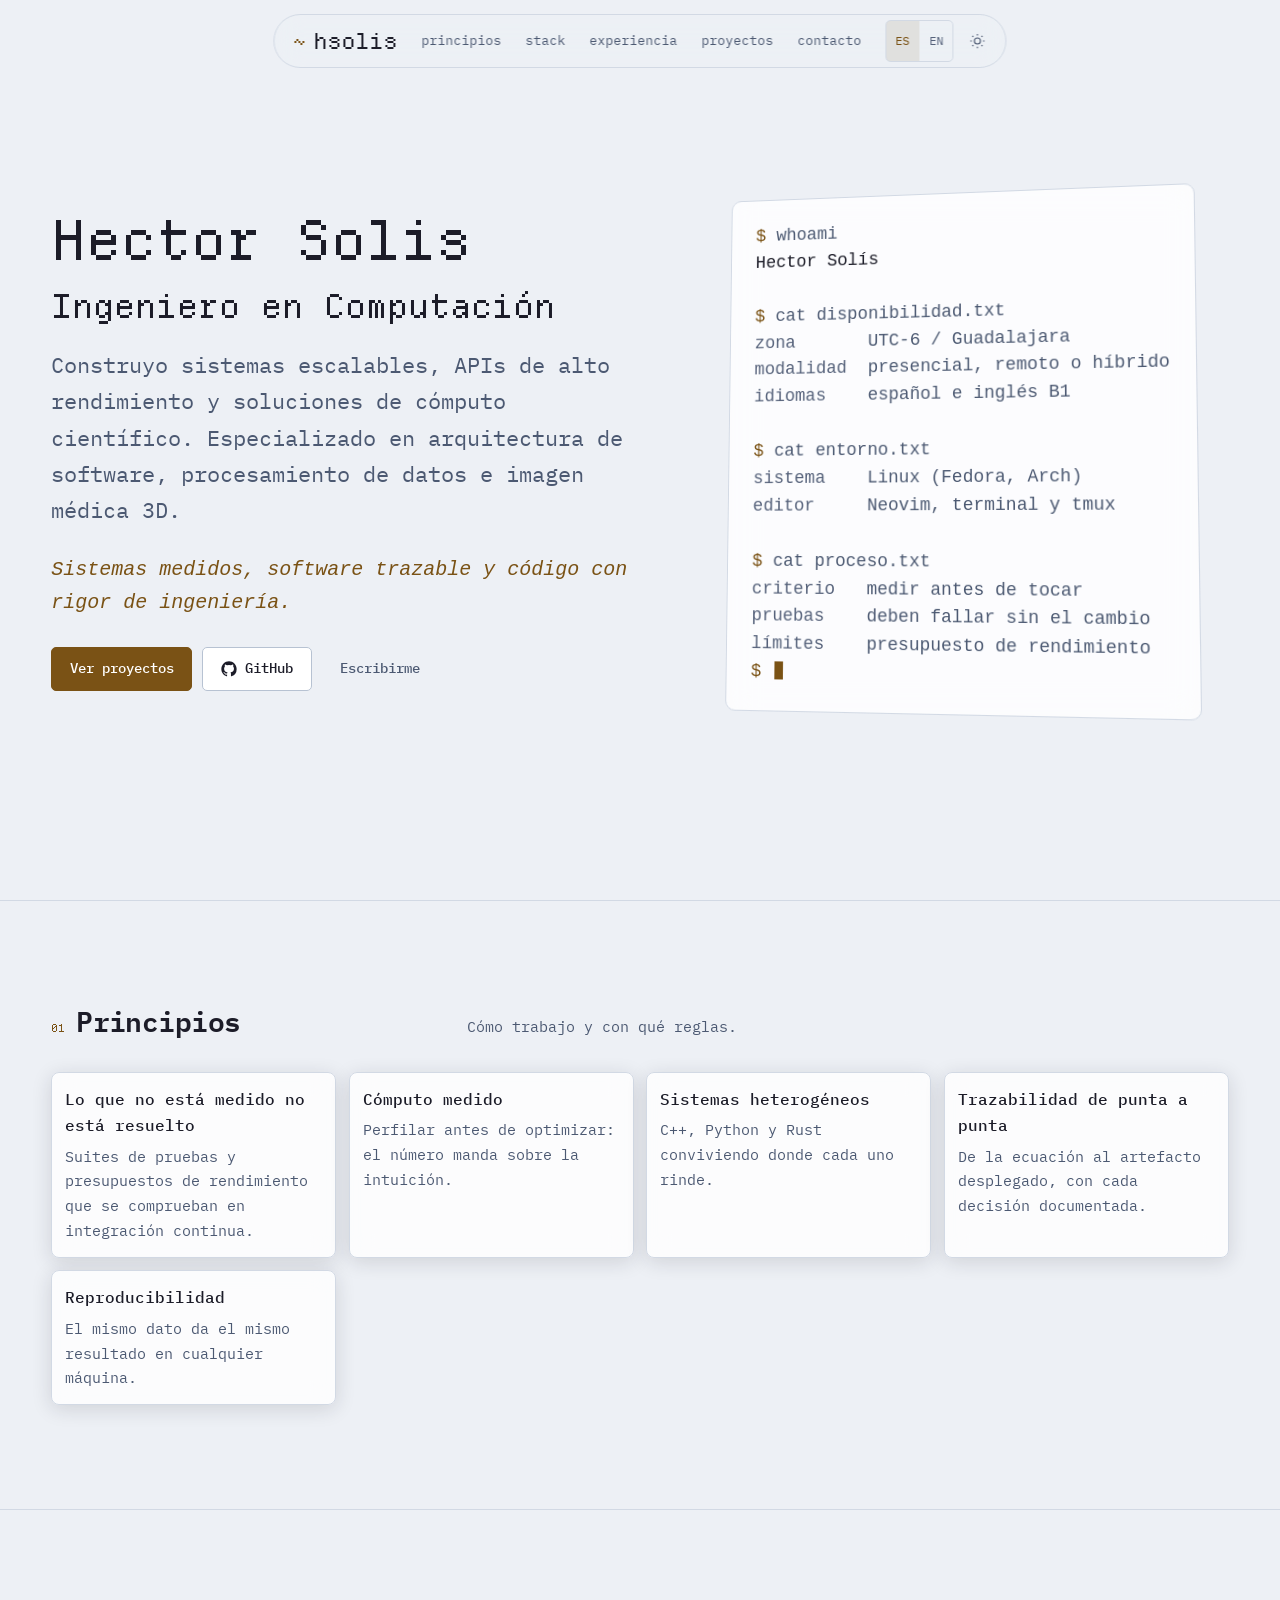
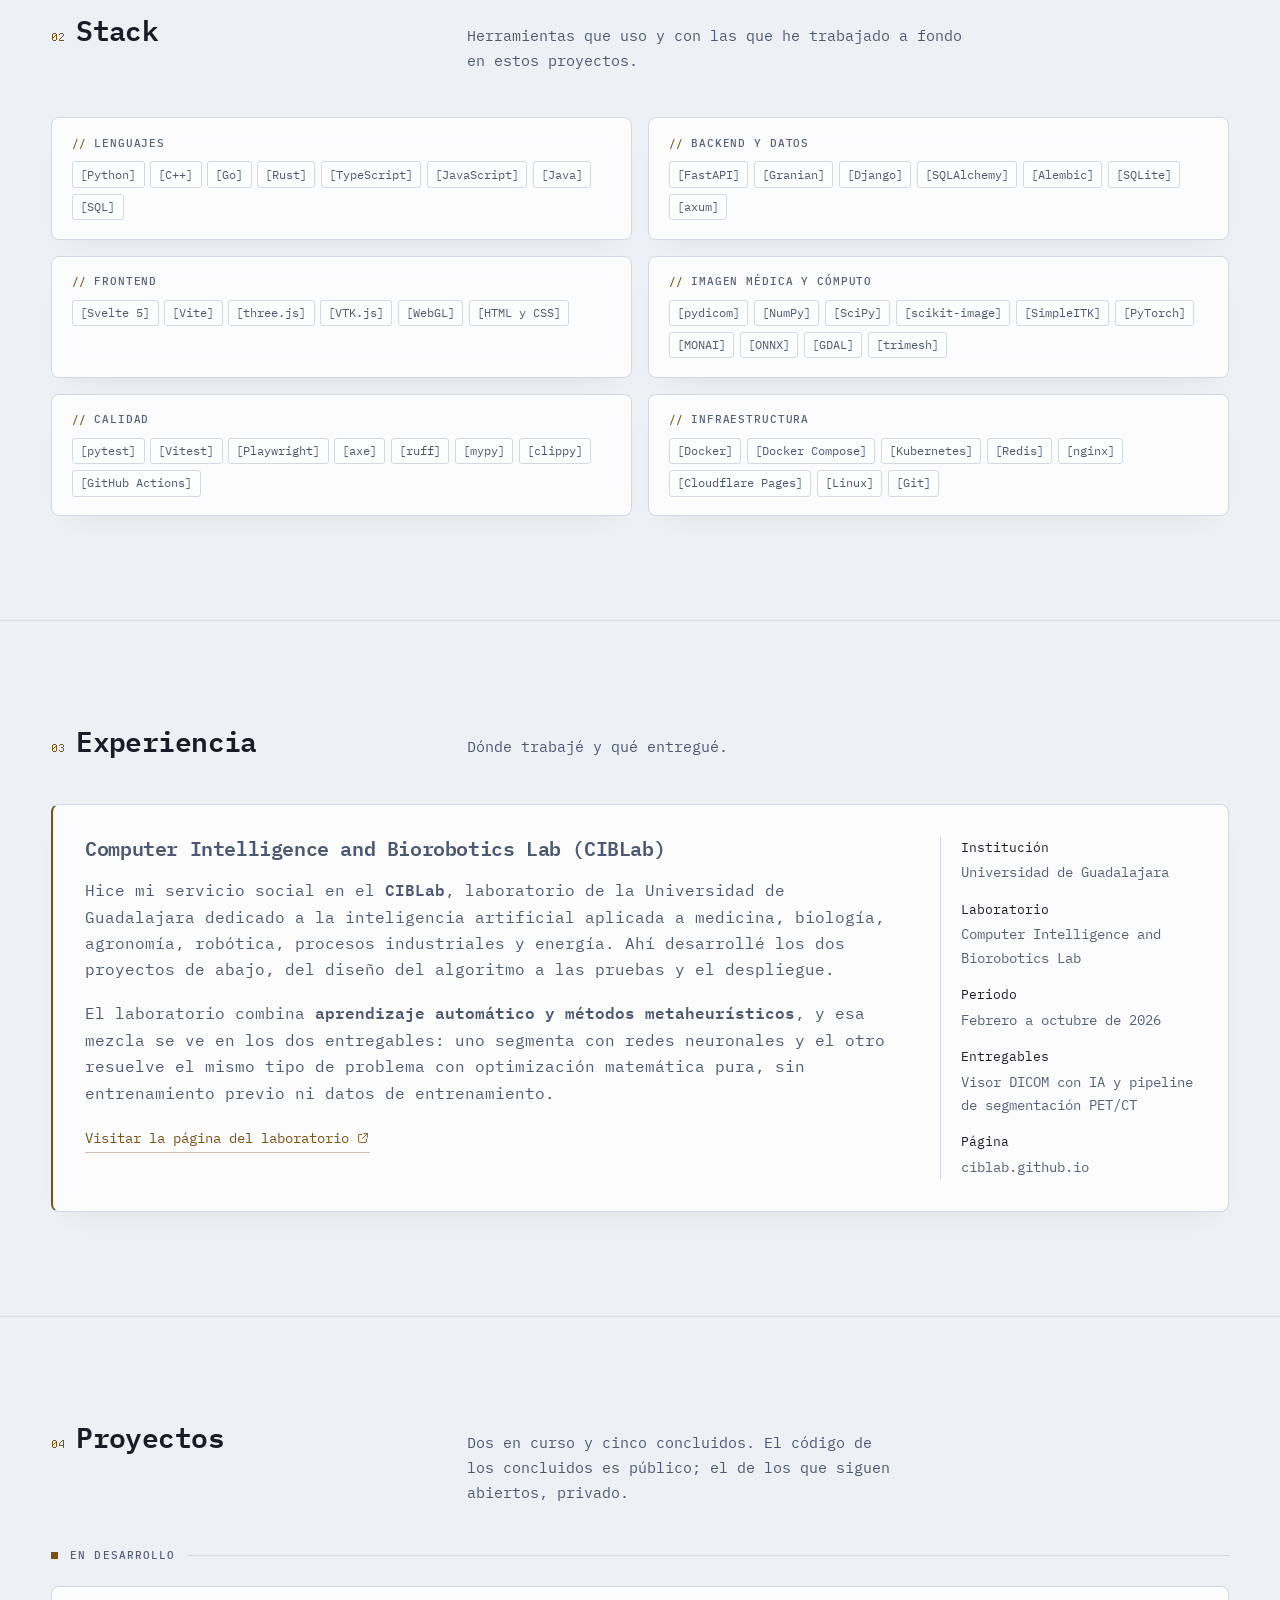
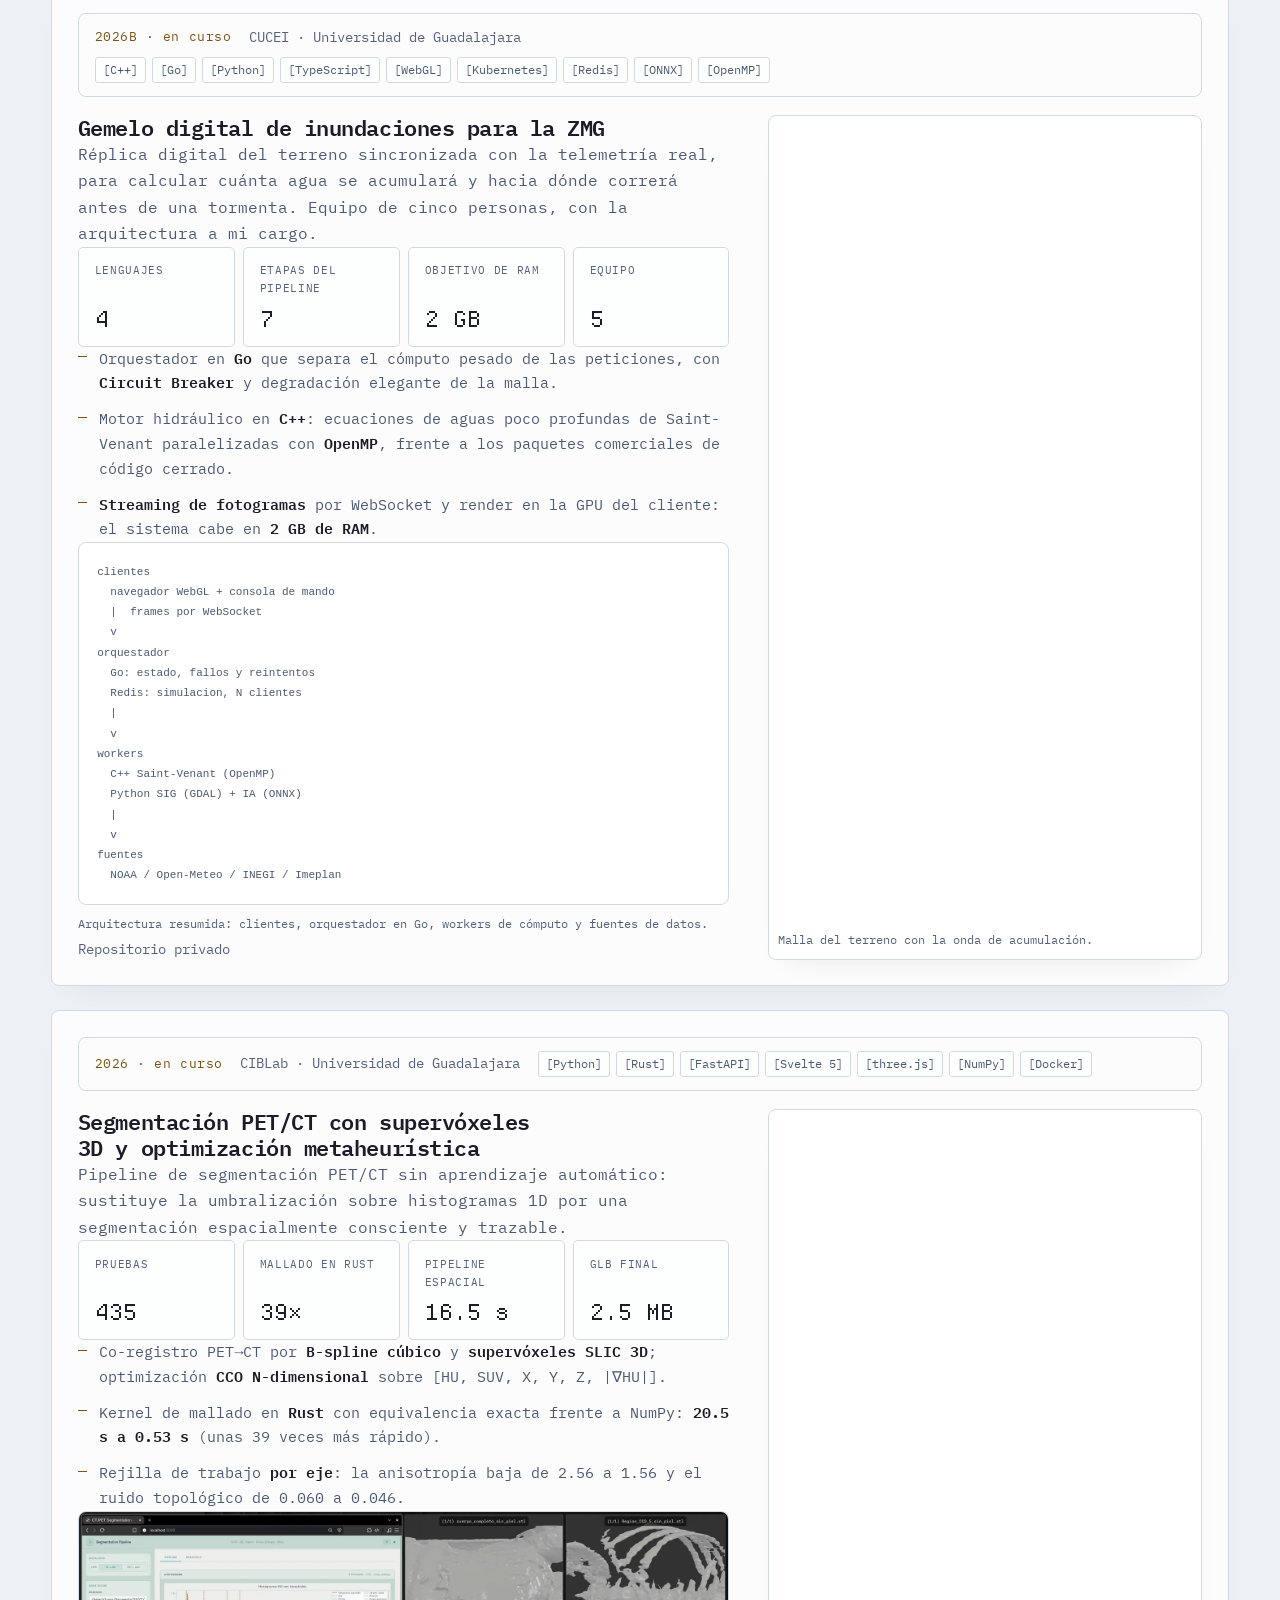
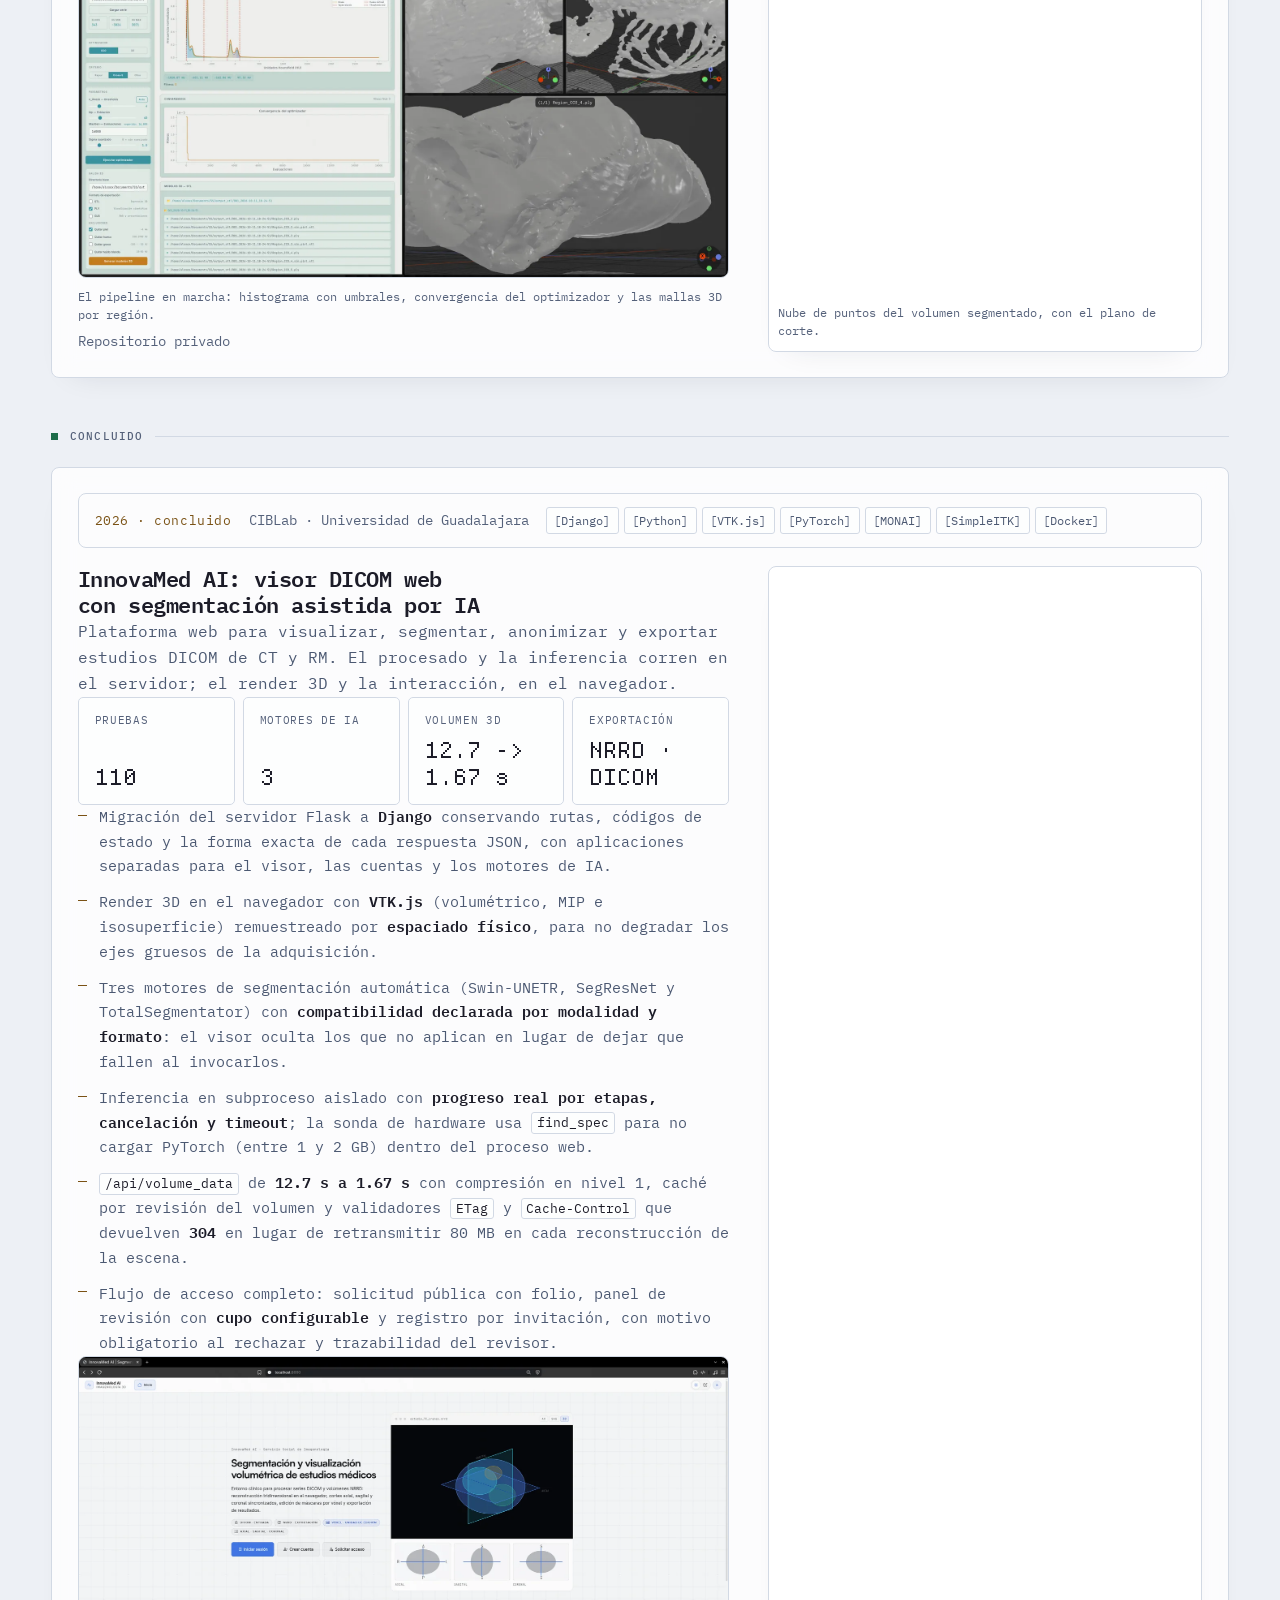
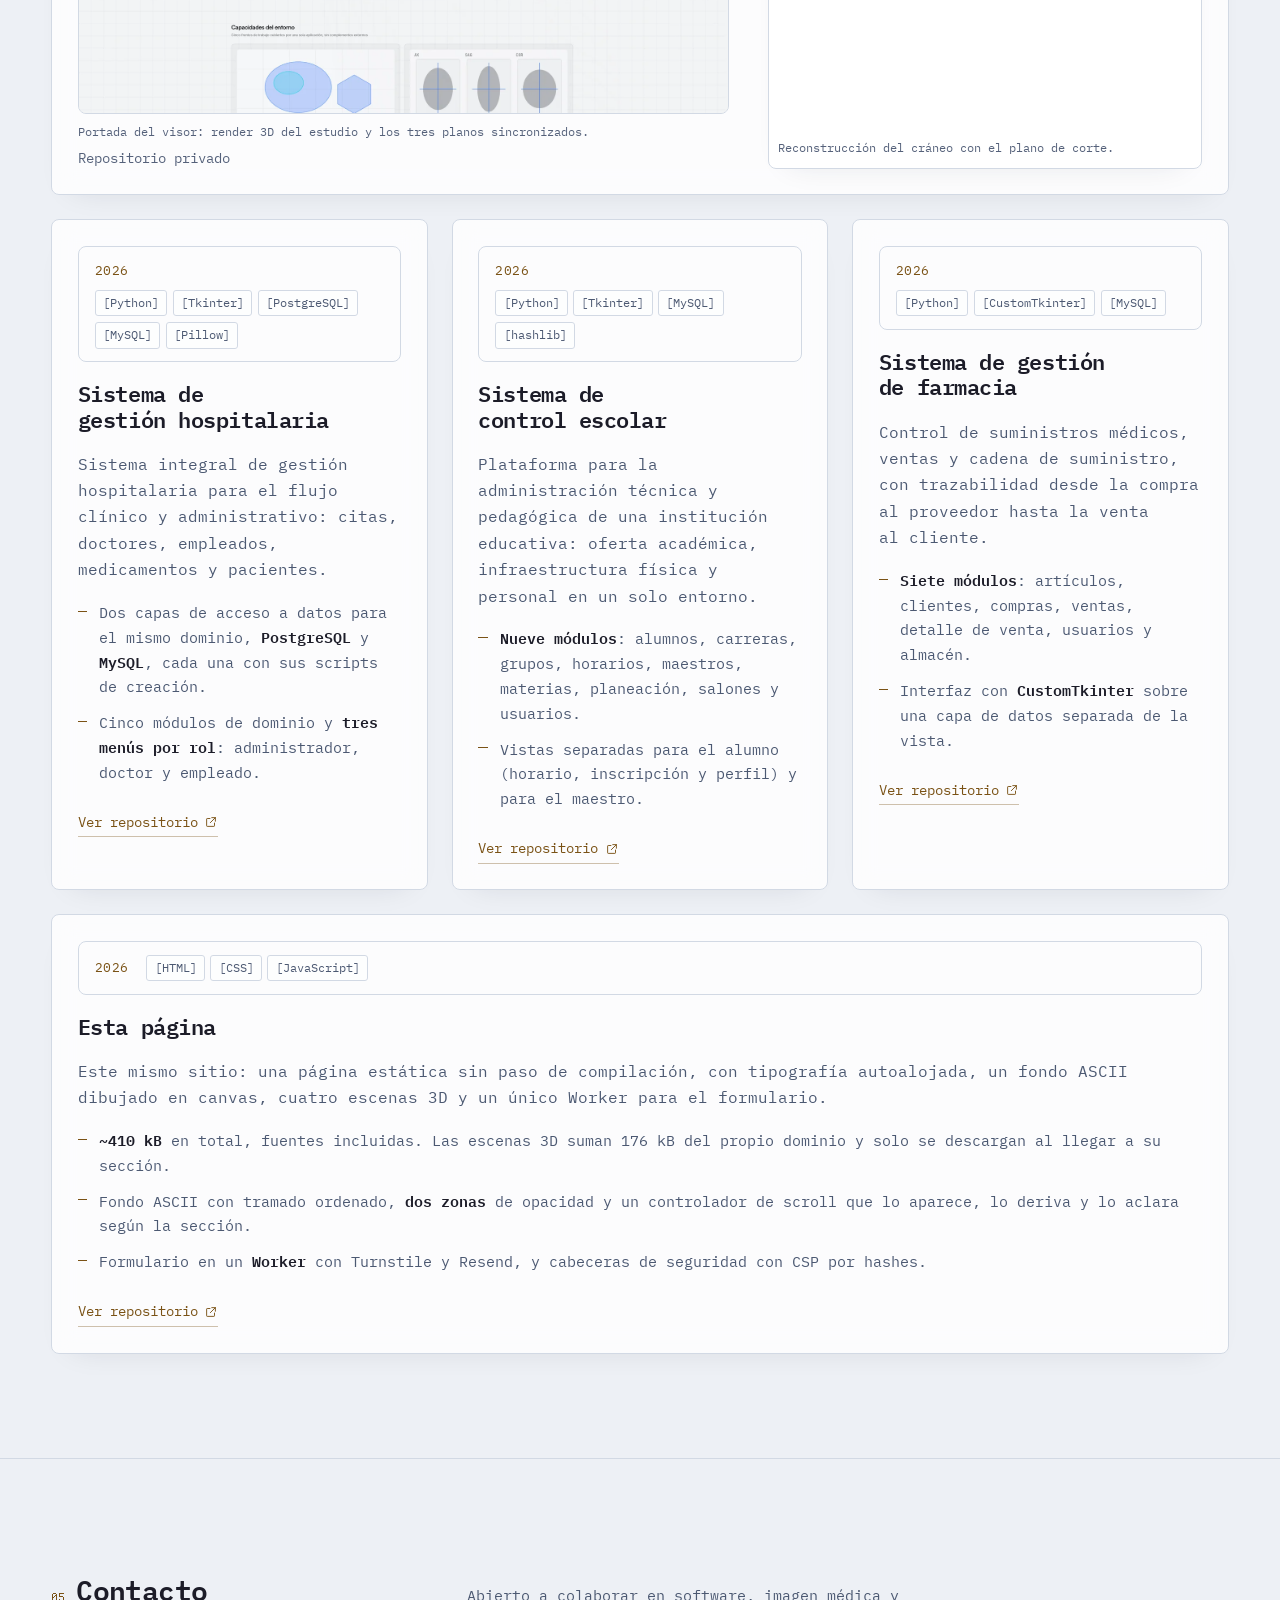
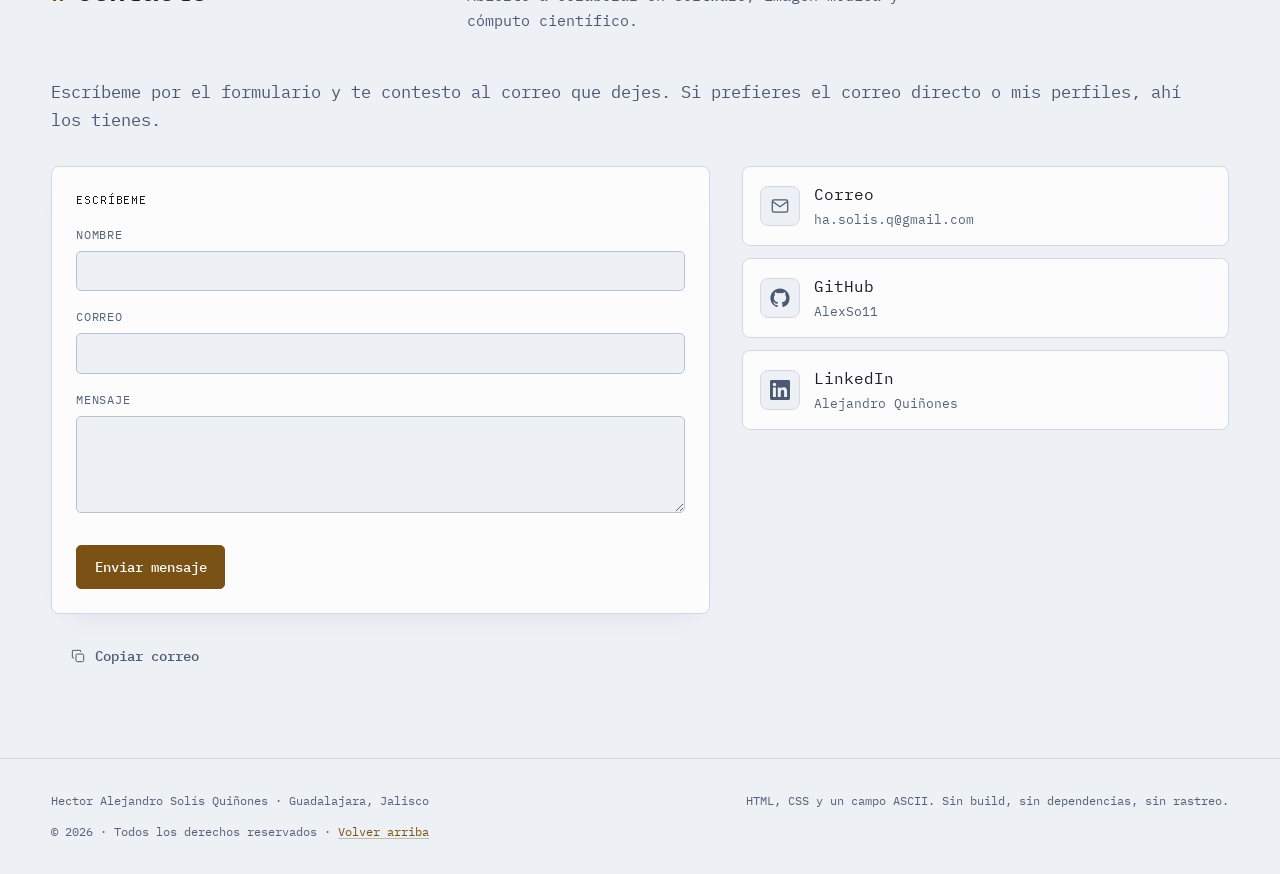
==== commit a9176159: "feat: cristal en los paneles, ancho útil acotado y detalles de interfaz" ====
--- a/index.html
+++ b/index.html
@@ -19,7 +19,7 @@
       content="Software de extremo a extremo: servicios en Python, Go y Rust, interfaces web, despliegue en la nube e imagen médica."
     />
     <link rel="icon" href="assets/img/favicon.svg" type="image/svg+xml" />
-    <link rel="stylesheet" href="assets/css/style.css" />
+    <link rel="stylesheet" href="assets/css/style.css?v=3" />
     <script>
       (function () {
         var theme = null;
@@ -52,7 +52,7 @@
         </a>
 
         <nav class="nav" aria-label="Secciones">
-          <a href="#perfil">perfil</a>
+          <a href="#principios">principios</a>
           <a href="#stack">stack</a>
 <a href="#experiencia">experiencia</a>
                     <a href="#proyectos">proyectos</a>
@@ -110,15 +110,18 @@
     <main id="main">
       <section class="hero" id="top" data-reveal-group>
         <div class="wrap hero__in">
-          <div>
+          <div class="hero__copy">
             <h1 class="hero__name" data-reveal>
               <span>Hector Solis</span>
             </h1>
-            <p class="hero__role" data-reveal>
-              Ingeniero en Computación. Construyo software de extremo a extremo:
-              servicios y APIs en Python, Go y Rust, interfaces web, y despliegue
-              en contenedores y en la nube con integración continua. La imagen
-              médica me enseñó a medir antes de afirmar.
+                        <p class="hero__title" data-reveal>Ingeniero en Computación</p>
+            <p class="hero__lead" data-reveal>
+              Construyo sistemas escalables, APIs de alto rendimiento y soluciones
+              de cómputo científico. Especializado en arquitectura de software,
+              procesamiento de datos e imagen médica 3D.
+            </p>
+            <p class="hero__claim" data-reveal>
+              Sistemas medidos, software trazable y código con rigor de ingeniería.
             </p>
             <div class="hero__actions" data-reveal>
               <a class="btn btn--primary" href="#proyectos">Ver proyectos</a>
@@ -148,66 +151,74 @@
             </div>
           </div>
 
-<div class="terminal-lag" data-terminal>
+          <div class="terminal-lag">
   <div class="terminal">
     <pre class="terminal__body"><code><span class="tl"><span class="c">$</span> whoami</span>
 <span class="tl"><b>Hector Solís</b></span>
 <span class="tl"> </span>
-<span class="tl"><span class="c">$</span> cat perfil.txt</span>
-<span class="tl"><span class="dim">titulo</span>  Ing. en Computación</span>
-<span class="tl"><span class="dim">base</span>    Guadalajara, Jalisco, MX</span>
-<span class="tl"><span class="dim">foco</span>    backend / web / despliegue</span>
-<span class="tl">        imagen médica, datos y 3D</span>
-<span class="tl"><span class="dim">estado</span>  <span class="ok">abierto a colaborar</span></span>
+<span class="tl"><span class="c">$</span> cat disponibilidad.txt</span>
+<span class="tl"><span class="dim">zona</span>       UTC-6 / Guadalajara</span>
+<span class="tl"><span class="dim">modalidad</span>  presencial, remoto o híbrido</span>
+<span class="tl"><span class="dim">idiomas</span>    español e inglés B1</span>
 <span class="tl"> </span>
-<span class="tl"><span class="c">$</span> ls proyectos/</span>
-<span class="tl">en-desarrollo/   concluidos/</span>
+<span class="tl"><span class="c">$</span> cat entorno.txt</span>
+<span class="tl"><span class="dim">sistema</span>    Linux (Fedora, Arch)</span>
+<span class="tl"><span class="dim">editor</span>     Neovim, terminal y tmux</span>
+<span class="tl"> </span>
+<span class="tl"><span class="c">$</span> cat proceso.txt</span>
+<span class="tl"><span class="dim">criterio</span>   medir antes de tocar</span>
+<span class="tl"><span class="dim">pruebas</span>    deben fallar sin el cambio</span>
+<span class="tl"><span class="dim">límites</span>    presupuesto de rendimiento</span>
 <span class="tl"><span class="c">$</span> <span class="caret"></span></span></code></pre>
-  </div>
-</div>
+            </div>
+          </div>
         </div>
       </section>
 
       <section
         class="section"
-        id="perfil"
-        aria-labelledby="perfil-title"
+        id="principios"
+        aria-labelledby="principios-title"
         data-reveal-group
       >
         <div class="wrap">
           <div class="section__head" data-reveal>
-            <h2 class="section__title" id="perfil-title">
-              <span class="section__num" aria-hidden="true">01</span> Perfil
+            <h2 class="section__title" id="principios-title">
+              <span class="section__num" aria-hidden="true">01</span> Principios
             </h2>
-            <p class="section__note">Quién soy y en qué trabajo.</p>
-          </div>
-
-          <div class="prose" data-reveal>
-            <p>
-              Soy Ingeniero en Computación y vivo en Guadalajara, Jalisco.
-              Trabajo en software de extremo a extremo: servicios y APIs,
-              procesamiento de datos, interfaces web y despliegue. La imagen
-              médica ha sido mi campo más exigente, y ahí aprendí a leer DICOM
-              con la física correcta, segmentar volúmenes y llevar la geometría
-              resultante a un visor 3D que corre en el navegador.
-            </p>
-            <p>
-              Durante mi servicio social en el
-              <strong>Computer Intelligence and Biorobotics Lab (CIBLab)</strong>
-              de la Universidad de Guadalajara desarrollé un visor DICOM web con
-              segmentación asistida por inteligencia artificial y un pipeline de
-              segmentación PET/CT sin aprendizaje automático. Ahora llevo el
-              <strong>liderazgo técnico</strong> de un gemelo digital de
-              inundaciones para el Área Metropolitana de Guadalajara.
-            </p>
-            <p>
-              Trabajo con una regla simple:
-              <strong>lo que no está medido no está resuelto</strong>. Los
-              proyectos tienen suites de pruebas, presupuestos de rendimiento que
-              se comprueban en integración continua y documentos que registran
-              cada decisión de diseño junto con su justificación.
-            </p>
-          </div>
+            <p class="section__note">Cómo trabajo y con qué reglas.</p>
+          </div>
+
+          <ul class="principios" data-reveal>
+            <li>
+              <b>Lo que no está medido no está resuelto</b>
+              <span>
+                Suites de pruebas y presupuestos de rendimiento que se comprueban
+                en integración continua.
+              </span>
+            </li>
+            <li>
+              <b>Cómputo medido</b>
+              <span>
+                Perfilar antes de optimizar: el número manda sobre la intuición.
+              </span>
+            </li>
+            <li>
+              <b>Sistemas heterogéneos</b>
+              <span>C++, Python y Rust conviviendo donde cada uno rinde.</span>
+            </li>
+            <li>
+              <b>Trazabilidad de punta a punta</b>
+              <span>
+                De la ecuación al artefacto desplegado, con cada decisión
+                documentada.
+              </span>
+            </li>
+            <li>
+              <b>Reproducibilidad</b>
+              <span>El mismo dato da el mismo resultado en cualquier máquina.</span>
+            </li>
+          </ul>
         </div>
       </section>
 
@@ -232,12 +243,12 @@
             <div class="stack-block">
               <h3 class="stack-block__title">Lenguajes</h3>
               <ul class="chips">
-                <li>Python</li>
-                <li>C++</li>
-                <li>Go</li>
-                <li>Rust</li>
-                <li>TypeScript</li>
-                <li>JavaScript</li>
+                <li data-usado="Usado en: Gemelo digital, PET/CT, InnovaMed AI, Gestión hospitalaria, Control escolar, Gestión de farmacia">Python</li>
+                <li data-usado="Usado en: Gemelo digital">C++</li>
+                <li data-usado="Usado en: Gemelo digital">Go</li>
+                <li data-usado="Usado en: PET/CT">Rust</li>
+                <li data-usado="Usado en: Gemelo digital">TypeScript</li>
+                <li data-usado="Usado en: Esta página">JavaScript</li>
                 <li>Java</li>
                 <li>SQL</li>
               </ul>
@@ -246,9 +257,9 @@
             <div class="stack-block">
               <h3 class="stack-block__title">Backend y datos</h3>
               <ul class="chips">
-                <li>FastAPI</li>
+                <li data-usado="Usado en: PET/CT">FastAPI</li>
                 <li>Granian</li>
-                <li>Django</li>
+                <li data-usado="Usado en: InnovaMed AI">Django</li>
                 <li>SQLAlchemy</li>
                 <li>Alembic</li>
                 <li>SQLite</li>
@@ -259,11 +270,11 @@
             <div class="stack-block">
               <h3 class="stack-block__title">Frontend</h3>
               <ul class="chips">
-                <li>Svelte 5</li>
+                <li data-usado="Usado en: PET/CT">Svelte 5</li>
                 <li>Vite</li>
-                <li>three.js</li>
-                <li>VTK.js</li>
-                <li>WebGL</li>
+                <li data-usado="Usado en: PET/CT">three.js</li>
+                <li data-usado="Usado en: InnovaMed AI">VTK.js</li>
+                <li data-usado="Usado en: Gemelo digital">WebGL</li>
                 <li>HTML y CSS</li>
               </ul>
             </div>
@@ -272,13 +283,13 @@
               <h3 class="stack-block__title">Imagen médica y cómputo</h3>
               <ul class="chips">
                 <li>pydicom</li>
-                <li>NumPy</li>
+                <li data-usado="Usado en: PET/CT">NumPy</li>
                 <li>SciPy</li>
                 <li>scikit-image</li>
-                <li>SimpleITK</li>
-                <li>PyTorch</li>
-                <li>MONAI</li>
-                <li>ONNX</li>
+                <li data-usado="Usado en: InnovaMed AI">SimpleITK</li>
+                <li data-usado="Usado en: InnovaMed AI">PyTorch</li>
+                <li data-usado="Usado en: InnovaMed AI">MONAI</li>
+                <li data-usado="Usado en: Gemelo digital">ONNX</li>
                 <li>GDAL</li>
                 <li>trimesh</li>
               </ul>
@@ -301,10 +312,10 @@
             <div class="stack-block">
               <h3 class="stack-block__title">Infraestructura</h3>
               <ul class="chips">
-                <li>Docker</li>
+                <li data-usado="Usado en: PET/CT, InnovaMed AI">Docker</li>
                 <li>Docker Compose</li>
-                <li>Kubernetes</li>
-                <li>Redis</li>
+                <li data-usado="Usado en: Gemelo digital">Kubernetes</li>
+                <li data-usado="Usado en: Gemelo digital">Redis</li>
                 <li>nginx</li>
                 <li>Cloudflare Pages</li>
                 <li>Linux</li>
@@ -445,7 +456,8 @@
                     </ul>
               </div>
 
-                <div class="project__body">
+                <div class="project__body"><div class="project__texto">
+                
                   <h4 class="project__title">
                     Gemelo digital de inundaciones para la ZMG
                   </h4>
@@ -492,7 +504,11 @@
                     </li>
                   </ul>
 
-                  <figure class="diagrama-figura">
+                  
+
+                
+
+                    <figure class="diagrama-figura">
                     <pre
                       class="diagrama"
                       role="img"
@@ -523,6 +539,15 @@
                     <span class="meta__org">Repositorio privado</span>
                   </p>
                 </div>
+
+
+                <figure class="escena-figura" data-reveal data-fallo="No se pudo cargar el visor 3D.">
+                  <canvas class="escena escena--gemelo" data-escena="gemelo" aria-hidden="true"></canvas>
+                      <figcaption>
+                        Malla del terreno con la onda de acumulación.
+                      </figcaption>
+                </figure>
+              </div>
               </article>
 
               <article class="project">
@@ -540,7 +565,8 @@
                   </ul>
               </div>
 
-              <div class="project__body">
+              <div class="project__body"><div class="project__texto">
+                
                 <h4 class="project__title">
                   Segmentación PET/CT con supervóxeles 3D y optimización
                   metaheurística
@@ -550,21 +576,6 @@
                   sustituye la umbralización sobre histogramas 1D por una
                   segmentación espacialmente consciente y trazable.
                 </p>
-
-                <figure class="captura">
-                  <img
-                    src="assets/img/ct-pet-segmentacion.webp"
-                    width="1600"
-                    height="900"
-                    loading="lazy"
-                    decoding="async"
-                    alt="Panel del pipeline de segmentación PET/CT: histograma de unidades Hounsfield con los umbrales marcados, curva de convergencia del optimizador y las mallas 3D generadas para el cuerpo completo y cada región."
-                  />
-                  <figcaption>
-                    El pipeline en marcha: histograma con umbrales, convergencia del
-                    optimizador y las mallas 3D por región.
-                  </figcaption>
-                </figure>
 
                 <dl class="facts">
                   <div class="facts__item">
@@ -602,11 +613,43 @@
                   </li>
                 </ul>
 
+
+                <figure class="captura">
+                  <div class="captura__marco">
+<img
+                    src="assets/img/ct-pet-segmentacion.webp"
+                    width="1600"
+                    height="900"
+                    loading="lazy"
+                    decoding="async"
+                    alt="Panel del pipeline de segmentación PET/CT: histograma de unidades Hounsfield con los umbrales marcados, curva de convergencia del optimizador y las mallas 3D generadas para el cuerpo completo y cada región."
+                  />
+                  </div>
+
+                  <figcaption>
+                    El pipeline en marcha: histograma con umbrales, convergencia del
+                    optimizador y las mallas 3D por región.
+                  </figcaption>
+                </figure>
+
                 <p class="project__links">
                   <span class="meta__org">Repositorio privado</span>
                 </p>
-              </div>
-            </article>
+
+                    
+
+                
+                            </div>
+
+
+                <figure class="escena-figura" data-reveal data-fallo="No se pudo cargar el visor 3D.">
+                  <canvas class="escena escena--proyecto" data-escena="petct" aria-hidden="true"></canvas>
+                      <figcaption>
+                        Nube de puntos del volumen segmentado, con el plano de corte.
+                      </figcaption>
+                </figure>
+              </div>
+              </article>
               </div>
             </section>
 
@@ -634,7 +677,8 @@
                   </ul>
               </div>
 
-              <div class="project__body">
+              <div class="project__body"><div class="project__texto">
+                
                 <h4 class="project__title">
                   InnovaMed AI: visor DICOM web con segmentación asistida por IA
                 </h4>
@@ -644,21 +688,6 @@
                   inferencia corren en el servidor; el render 3D y la
                   interacción, en el navegador.
                 </p>
-
-                <figure class="captura">
-                  <img
-                    src="assets/img/innovamed-visor.webp"
-                    width="1600"
-                    height="877"
-                    loading="lazy"
-                    decoding="async"
-                    alt="Portada de InnovaMed AI: el visor 3D con el modelo del estudio, los planos axial, sagital y coronal sincronizados, y los accesos de sesión."
-                  />
-                  <figcaption>
-                    Portada del visor: render 3D del estudio y los tres planos
-                    sincronizados.
-                  </figcaption>
-                </figure>
 
                 <dl class="facts">
                   <div class="facts__item">
@@ -719,13 +748,45 @@
                   </li>
                 </ul>
 
+
+                <figure class="captura">
+                  <div class="captura__marco">
+<img
+                    src="assets/img/innovamed-visor.webp"
+                    width="1600"
+                    height="877"
+                    loading="lazy"
+                    decoding="async"
+                    alt="Portada de InnovaMed AI: el visor 3D con el modelo del estudio, los planos axial, sagital y coronal sincronizados, y los accesos de sesión."
+                  />
+                  </div>
+
+                  <figcaption>
+                    Portada del visor: render 3D del estudio y los tres planos
+                    sincronizados.
+                  </figcaption>
+                </figure>
+
                 <p class="project__links">
                   <span class="meta__org">Repositorio privado</span>
                 </p>
-              </div>
-            </article>
-
-            <article class="project">
+
+                    
+
+                
+                            </div>
+
+
+                <figure class="escena-figura" data-reveal data-fallo="No se pudo cargar el visor 3D.">
+                  <canvas class="escena escena--proyecto" data-escena="innova" aria-hidden="true"></canvas>
+                      <figcaption>
+                        Reconstrucción del cráneo con el plano de corte.
+                      </figcaption>
+                </figure>
+              </div>
+              </article>
+
+            <article class="project project--compacta">
                             <div class="project__meta">
                 <p class="meta__period">2026</p>
 <ul class="chips">
@@ -769,7 +830,7 @@
               </div>
             </article>
 
-            <article class="project">
+            <article class="project project--compacta">
                             <div class="project__meta">
                 <p class="meta__period">2026</p>
 <ul class="chips">
@@ -811,7 +872,7 @@
               </div>
             </article>
 
-            <article class="project">
+            <article class="project project--compacta">
                             <div class="project__meta">
                 <p class="meta__period">2026</p>
 <ul class="chips">
@@ -865,24 +926,24 @@
               <div class="project__body">
                 <h4 class="project__title">Esta página</h4>
                 <p class="project__summary">
-                  Este mismo sitio: una página estática sin dependencias ni paso
-                    de compilación, con tipografía autoalojada, un fondo ASCII
-                    dibujado en canvas y una única función para el formulario.
+                  Este mismo sitio: una página estática sin paso de compilación, con
+                    tipografía autoalojada, un fondo ASCII dibujado en canvas, cuatro
+                    escenas 3D y un único Worker para el formulario.
                 </p>
                 <ul class="bullets">
                   <li>
-                    <b>~380 kB</b> en total, fuentes incluidas, y sin peticiones a
-                      terceros salvo Turnstile, que solo se carga al acercarse al
-                      contacto.
+                    <b>~410 kB</b> en total, fuentes incluidas. Las escenas 3D suman
+                      176 kB del propio dominio y solo se descargan al
+                      llegar a su sección.
                   </li>
                   <li>
                     Fondo ASCII con tramado ordenado, <b>dos zonas</b> de
-                      opacidad y un controlador de scroll que lo aparece, lo inclina y
-                      lo dispersa según la sección.
-                  </li>
-                  <li>
-                    Contacto con <b>Pages Functions</b>, Turnstile y Resend, y
-                      cabeceras de seguridad con CSP por hashes.
+                      opacidad y un controlador de scroll que lo aparece, lo deriva
+                      y lo aclara según la sección.
+                  </li>
+                  <li>
+                    Formulario en un <b>Worker</b> con Turnstile y Resend, y cabeceras
+                      de seguridad con CSP por hashes.
                   </li>
                 </ul>
                 <p class="project__links">
@@ -910,6 +971,7 @@
         aria-labelledby="contacto-title"
         data-reveal-group
       >
+        <canvas class="escena escena--contacto" data-escena="contacto" aria-hidden="true"></canvas>
         <div class="wrap">
           <div class="section__head" data-reveal>
             <h2 class="section__title" id="contacto-title">
@@ -1076,7 +1138,8 @@
       </div>
     </footer>
 
-    <script src="assets/js/ascii-field.js" defer></script>
-    <script src="assets/js/main.js" defer></script>
+    <script src="assets/js/ascii-field.js?v=3" defer></script>
+    <script src="assets/js/main.js?v=3" defer></script>
+    <script src="assets/js/escena-3d.js?v=3" defer></script>
   </body>
 </html>
--- a/assets/css/style.css
+++ b/assets/css/style.css
@@ -32,6 +32,14 @@
 
 @font-face {
   font-family: "IBM Plex Mono";
+  src: url("../fonts/ibm-plex-mono-400-italic.woff2") format("woff2");
+  font-weight: 400;
+  font-style: italic;
+  font-display: swap;
+}
+
+@font-face {
+  font-family: "IBM Plex Mono";
   src: url("../fonts/ibm-plex-mono-500.woff2") format("woff2");
   font-weight: 500;
   font-style: normal;
@@ -71,17 +79,24 @@
   --dur-reveal: 300ms;
   --stagger: 60ms;
 
-  --maxw: 1080px;
-  --gutter: clamp(1.25rem, 4vw, 2.75rem);
-  --radius: 4px;
-  --radius-sm: 3px;
+  /* La maquetación va a sangre: no hay ancho máximo que centre la página. Lo
+     que acota la lectura es esta medida en caracteres, y todo el sobrante se lo
+     queda la columna visual. A 1440 px sale exactamente 60/40. */
+  --medida: 82ch;
+  --ancho: 90rem;
+  --gutter: clamp(1.25rem, 4vw, 4rem);
+  /* Radios por nivel de anidamiento: el panel de fuera es más redondeado que lo
+     que va dentro, que es lo que hace que anidar se vea bien y no pinzado. */
+  --radius: 8px;
+  --radius-sm: 5px;
+  --radius-xs: 3px;
 
   /* Oscuro: shadow de fondo, navy profundo de superficie, frozen de tinta.
      Contrastes medidos con la fórmula de luminancia relativa de la WCAG:
      fg 9,47 · fg-2 7,60 · fg-3 6,90 · acento 9,64 (sobre el fondo). */
   --bg: #141414;
-  --surface: #1c1c28;
-  --surface-2: #23232f;
+  --surface: #17181c;
+  --surface-2: #1e2026;
   --line: #2e2e3c;
   --line-2: #3c3c4e;
   --fg: #a0bddb;
@@ -97,14 +112,18 @@
      propósito: el desenfoque promedia el ASCII de detrás, pero el tinte es lo
      que garantiza que el texto mantenga el contraste. */
   --glass: rgb(28 28 40 / 76%);
+  --glass-inner: rgb(28 28 40 / 38%);
   --glass-bar: rgb(20 20 20 / 66%);
+  --shadow: rgb(0 0 0 / 55%);
+  --image-outline: rgb(255 255 255 / 10%);
 
   /* Campo ASCII (assets/js/ascii-field.js). El alfa es distinto en los
      márgenes porque ahí no hay texto encima: en la columna de contenido está
      topado para que fg-3 no baje de 4,5:1 sobre el glifo más claro. */
   --ascii-rgb: 127, 166, 206;
-  --ascii-max: 0.22;
-  --ascii-margin-max: 0.6;
+  /* 0,24 es el techo: con 0,26 el texto de las fichas baja de 4,5:1. */
+  --ascii-max: 0.24;
+  --ascii-margin-max: 0.7;
   --ascii-font-size: 11;
 }
 
@@ -128,15 +147,18 @@
   --ok: #1c6b48;
 
   --glass: rgb(255 255 255 / 80%);
+  --glass-inner: rgb(255 255 255 / 45%);
   --glass-bar: rgb(237 240 245 / 74%);
+  --shadow: rgb(28 28 40 / 14%);
+  --image-outline: rgb(0 0 0 / 10%);
 
   /* Azul apagado, sin el croma alto que tenía: un gris azulado que no compite
      con nada. Como el color es más suave, la presencia se pone en los márgenes,
      donde no hay texto encima. Sobre el glifo más claro fg-3 se queda en 4,8:1
      y la barra superior en 5,4:1. */
   --ascii-rgb: 138, 156, 186;
-  --ascii-max: 0.16;
-  --ascii-margin-max: 0.66;
+  --ascii-max: 0.22;
+  --ascii-margin-max: 0.72;
 }
 
 /* 2. Base ------------------------------------------------------------------ */
@@ -272,8 +294,15 @@
 /* 3. Campo ASCII ----------------------------------------------------------- */
 
 #ascii-field {
+  /* Sobresale por arriba y por abajo lo justo para que la deriva vertical
+     (hasta 18 px) nunca descubra un borde. Se hace con la caja y no con un
+     `scale`, porque escalar el lienzo corre la zona de silencio respecto al
+     texto y el fondo se ve desfasado. */
   position: fixed;
-  inset: 0;
+  left: 0;
+  right: 0;
+  top: -28px;
+  height: calc(100% + 56px);
   z-index: 0;
   pointer-events: none;
 
@@ -296,7 +325,9 @@
 
 .wrap {
   width: 100%;
-  max-width: var(--maxw);
+  /* Tope de ancho útil: sin él, a 2560 la tarjeta medía 2432 px de lado a lado y
+     el fondo ASCII desaparecía detrás de los paneles. */
+  max-width: var(--ancho);
   margin-inline: auto;
   padding-inline: var(--gutter);
 }
@@ -307,30 +338,74 @@
   scroll-margin-top: 5.5rem;
 }
 
-/* En pantalla ancha, Perfil reserva la columna derecha: es el carril por el que
-   baja el terminal. Las columnas y el hueco son exactamente los de la portada,
-   así que el carril coincide con el suyo y el descenso parece intencionado.
-   Sin esto, el terminal aterrizaba encima del texto. */
-@media (min-width: 960px) {
-  #perfil .wrap {
+/* Se corrige y rediseña con tarjetas individuales, la terminal
+  ya no baja como para reservar un espacio */
+@media (min-width: 1000px) {
+  #principios .wrap {
+    display: block; /* Ya no necesitamos restringir el ancho en 2 columnas principales */
+    width: 100%;
+  }
+
+  #principios .section__head {
+    margin-bottom: 2rem;
+  }
+
+  /* Rejilla de tarjetas una al lado de otra */
+  #principios .principios {
+    grid-column: 1 / -1; /* Ocupa todo el ancho disponible */
     display: grid;
-    grid-template-columns: minmax(0, 1.05fr) minmax(0, 0.95fr);
-    column-gap: clamp(2rem, 5vw, 3.5rem);
-  }
-
-  #perfil .section__head {
-    grid-column: 1 / -1;
-  }
-
-  #perfil .prose {
-    grid-column: 1;
-  }
+    /* Crea columnas automáticas de mínimo 280px que se adaptan al ancho */
+    grid-template-columns: repeat(auto-fit, minmax(245px, 1fr));
+    gap: 0.8rem; /* Espacio/separación entre cada tarjeta */
+  }
+}
+
+/* Estilo individual para que cada principio sea una tarjeta con efecto blur */
+/* Contenedor en cuadrícula flexible de lado a lado */
+#principios .principios {
+  display: grid;
+  grid-template-columns: repeat(auto-fit, minmax(245px, 1fr));
+  gap: 0.8rem;
+  width: 100%;
+}
+
+/* Tarjeta individual con efecto Blur y variables del tema */
+#principios .principios > * {
+  background: var(--glass);
+  backdrop-filter: blur(12px);
+  -webkit-backdrop-filter: blur(12px);
+  border: 1px solid var(--line);
+  border-radius: 8px;
+  padding: 0.8rem;
+  box-sizing: border-box;
+  box-shadow: 0 4px 20px var(--shadow);
+  transition: border-color 0.25s ease, transform 0.25s ease;
+}
+
+/* Efecto Hover sutil en la tarjeta */
+#principios .principios > *:hover {
+  border-color: var(--accent-line);
+  transform: translateY(-2px);
+}
+
+/* Tipografía dentro de las tarjetas */
+#principios .principios h3,
+#principios .principios h4 {
+  color: var(--fg);
+  margin-bottom: 0.5rem;
+}
+
+#principios .principios p {
+  color: var(--fg-2);
+  font-size: 0.92rem;
+  line-height: 1.5;
 }
 
 /* Portada: la sección ocupa la pantalla entera, así que al centrarla no se ve
    nada de la anterior. Se usa min-height y no height para que en ventanas
    bajas el contenido empuje y se pueda desplazar en vez de recortarse. */
 .section--portada {
+  position: relative;
   display: grid;
   align-content: center;
   min-height: 100vh;
@@ -346,8 +421,11 @@
 
 @media (min-width: 720px) {
   .section__head {
-    grid-template-columns: minmax(0, 1fr) minmax(0, 1fr);
+    /* El título y su nota, juntos a la izquierda. Repartidos a lo ancho de una
+       pantalla grande quedaban tan lejos que parecían de secciones distintas. */
+    grid-template-columns: minmax(0, 24rem) minmax(0, 52ch);
     align-items: baseline;
+    justify-content: start;
     gap: 2rem;
   }
 }
@@ -485,13 +563,13 @@
 .lang a {
   display: inline-flex;
   align-items: center;
-  min-height: 2.25rem;
+  min-height: 2.5rem;
   padding-inline: 0.6rem;
   color: var(--fg-3);
   font-family: var(--font-mono);
   font-size: 0.75rem;
   text-decoration: none;
-  transition-property: background-color, color;
+  transition-property: background-color, color, scale;
   transition-duration: 140ms;
 }
 
@@ -620,7 +698,9 @@
   align-content: center;
   min-height: 100vh;
   min-height: 100svh;
-  padding-block: clamp(5.5rem, 13vh, 8rem) clamp(3rem, 8vh, 5rem);
+  /* Simétrico a propósito: con el relleno de abajo más corto, todo el contenido
+     quedaba unos 20 px por debajo del centro de la ventana. */
+  padding-block: clamp(4.5rem, 11vh, 7rem);
   scroll-margin-top: 0;
 }
 
@@ -629,10 +709,29 @@
   gap: clamp(2rem, 5vw, 3.5rem);
 }
 
-@media (min-width: 960px) {
+/* El escenario de la columna derecha: el lienzo 3D lo llena y la terminal flota
+   dentro como una tarjeta. El tope de ancho no es cosmético: sin él la terminal
+   se estiraba a 1600 px en una pantalla grande, y su inclinación con perspectiva
+   empujaba el borde fuera de la ventana. */
+/* La terminal, sola en su columna y centrada con ella. El tope de ancho no es
+   cosmético: sin él se estiraba a 1600 px en una pantalla grande y su
+   inclinación con perspectiva empujaba el borde fuera de la ventana. */
+.terminal-lag {
+  /* La tarjeta se ciñe a su línea más larga en vez de estirarse a la columna. */
+  width: fit-content;
+  max-width: 100%;
+  justify-self: center;
+}
+
+@media (min-width: 1000px) {
   .hero__in {
-    grid-template-columns: minmax(0, 1.05fr) minmax(0, 0.95fr);
-    align-items: start;
+    /* La columna derecha tiene un mínimo de 36rem: por debajo de eso el terminal
+       a 22 px se cortaba, porque el texto no parte (la alineación de las fichas
+       depende de los espacios). La izquierda cede lo que haga falta por encima
+       de los 66 caracteres de lectura cómoda. */
+    grid-template-columns: minmax(0, var(--medida)) minmax(34rem, 1fr);
+    column-gap: clamp(2rem, 4vw, 4rem);
+    align-items: center;
   }
 }
 
@@ -646,7 +745,8 @@
 
 @media (min-width: 720px) {
   .hero__name {
-    font-size: 44px;
+    /* 55 px: múltiplo de 11, que es donde la tipografía de píxeles es nítida. */
+    font-size: 55px;
   }
 }
 
@@ -654,10 +754,29 @@
   display: block;
 }
 
-.hero__role {
+.hero__title {
+  margin-top: 0.85rem;
+  color: var(--fg);
+  font-family: var(--font-display);
+  /* Múltiplo de 11: a 16 px los glifos salen borrosos, así que no hay término
+     medio entre 22 y 33. */
+  font-size: 33px;
+  line-height: 1.25;
+}
+
+.hero__lead {
   margin-top: 1.25rem;
-  font-size: clamp(1.0625rem, 2.2vw, 1.25rem);
+  font-size: clamp(1.125rem, 2.4vw, 1.375rem);
   color: var(--fg-2);
+}
+
+.hero__claim {
+  margin-top: 1.5rem;
+  color: var(--accent);
+  font-size: clamp(1.125rem, 2.2vw, 1.25rem);
+  /* Cursiva de verdad: hasta ahora no había ninguna cara italic declarada, así
+     que el navegador inclinaba la redonda y apenas se notaba. */
+  font-style: italic;
 }
 
 .hero__actions {
@@ -668,13 +787,6 @@
 }
 
 /* 8. Terminal -------------------------------------------------------------- */
-
-/* El envoltorio existe para que el controlador de scroll mueva el terminal con
-   su propio transform sin pisar la inclinación 3D de dentro, y para que la
-   entrada por scroll no tenga que compartir transform con nadie. */
-.terminal-lag {
-  will-change: transform;
-}
 
 .terminal {
   position: relative;
@@ -697,9 +809,18 @@
   overflow: hidden;
   color: var(--fg-2);
   font-family: var(--font-display);
-  font-size: 11px;
-  line-height: 2;
+  font-size: 18px;
+  line-height: 1.55;
   white-space: normal;
+}
+
+/* En una ventana baja, 17 líneas a 22 px no caben. Se baja a 11 px, que también
+   es nítido, en lugar de deformar la rejilla de píxeles con un tamaño suelto. */
+@media (max-height: 800px) {
+  .terminal__body {
+    font-size: 11px;
+    line-height: 2;
+  }
 }
 
 .terminal__body .tl {
@@ -761,8 +882,8 @@
 :not(pre) > code {
   padding: 0.1em 0.35em;
   border: 1px solid var(--line);
-  border-radius: var(--radius-sm);
-  background: var(--surface-2);
+  border-radius: var(--radius-xs);
+  background: var(--glass-inner);
   color: var(--fg);
   font-family: var(--font-mono);
   font-size: 0.875em;
@@ -773,11 +894,7 @@
 .facts {
   display: grid;
   grid-template-columns: repeat(auto-fit, minmax(8.5rem, 1fr));
-  gap: 1px;
-  border: 1px solid var(--line);
-  border-radius: var(--radius);
-  background: var(--line);
-  overflow: hidden;
+  gap: 0.5rem;
 }
 
 .facts__item {
@@ -786,7 +903,9 @@
   justify-content: space-between;
   gap: 0.35rem;
   padding: 0.85rem 1rem;
-  background: var(--surface);
+  border: 1px solid var(--line);
+  border-radius: var(--radius-sm);
+  background: var(--glass-inner);
 }
 
 .facts dt {
@@ -816,25 +935,106 @@
 }
 
 .chips li {
-  padding: 0.2rem 0.5rem;
+  padding: 0.15rem 0.45rem;
   border: 1px solid var(--line);
-  border-radius: var(--radius-sm);
-  background: var(--surface);
+  border-radius: var(--radius-xs);
+  background: var(--glass-inner);
   color: var(--fg-2);
   font-family: var(--font-mono);
   font-size: 0.75rem;
   white-space: nowrap;
 }
 
+/* Etiquetas de consola. El corchete lo pone el CSS y no el contenido, para no
+   duplicarlo en el texto de los dos idiomas. El fondo opaco se queda: las
+   etiquetas viven encima del campo ASCII. */
+.chips li::before {
+  content: "[";
+}
+
+.chips li::after {
+  content: "]";
+}
+
+.chips li::before,
+.chips li::after {
+  color: var(--fg-3);
+}
+
+/* Pista de uso del stack. Es un solo elemento que sigue al puntero, y no un
+   pseudo-elemento por etiqueta: los corchetes ya ocupan ::before y ::after. */
+.pista {
+  position: fixed;
+  z-index: 2;
+  max-width: 30rem;
+  margin: 0;
+  padding: 0.35rem 0.6rem;
+  border: 1px solid var(--line-2);
+  border-radius: var(--radius-sm);
+  background: var(--surface-2);
+  color: var(--fg);
+  font-family: var(--font-mono);
+  font-size: 0.6875rem;
+  line-height: 1.5;
+  pointer-events: none;
+  opacity: 0;
+  transition: opacity 120ms var(--ease-out);
+}
+
+.pista[data-visible] {
+  opacity: 1;
+}
+
+/* Principios: la sección que antes era Perfil, en tarjetas cortas. */
+.principios {
+  display: grid;
+  gap: 1rem;
+  margin: 0;
+  padding: 0;
+  list-style: none;
+}
+
+@media (min-width: 720px) {
+  .principios {
+    grid-template-columns: repeat(2, minmax(0, 1fr));
+  }
+}
+
+@media (min-width: 1200px) {
+  .principios {
+    grid-template-columns: repeat(3, minmax(0, 1fr));
+  }
+}
+
+.principios li {
+  display: grid;
+  gap: 0.4rem;
+  align-content: start;
+  padding: 1.1rem 1.2rem;
+  /* La excepción a quitar paneles: aquí el cristal es el efecto que pediste, no
+     un fondo que tape el campo. */
+  border: 1px solid var(--line-2);
+  border-radius: var(--radius);
+  background: var(--glass);
+  backdrop-filter: blur(12px) saturate(1.1);
+  box-shadow: 0 14px 30px -22px var(--shadow);
+}
+
+.principios b {
+  color: var(--fg);
+  font-weight: 500;
+}
+
+.principios span {
+  color: var(--fg-2);
+  font-size: 0.9375rem;
+}
+
 /* 11b. Bloques de stack ---------------------------------------------------- */
 
 .stack-grid {
   display: grid;
-  gap: 1px;
-  border: 1px solid var(--line);
-  border-radius: var(--radius);
-  background: var(--line);
-  overflow: hidden;
+  gap: 1rem;
 }
 
 @media (min-width: 720px) {
@@ -843,13 +1043,23 @@
   }
 }
 
+@media (min-width: 1400px) {
+  .stack-grid {
+    grid-template-columns: repeat(3, minmax(0, 1fr));
+  }
+}
+
 .stack-block {
   display: grid;
   gap: 0.75rem;
   align-content: start;
   padding: 1.15rem 1.25rem;
-  background: var(--surface);
-}
+  border: 1px solid var(--line);
+  border-radius: var(--radius);
+
+  background: var(--glass);
+  backdrop-filter: blur(12px) saturate(1.1);
+  box-shadow: 0 14px 30px -22px var(--shadow);}
 
 .stack-block__title {
   display: flex;
@@ -920,6 +1130,22 @@
   gap: clamp(1rem, 2.2vw, 1.5rem);
 }
 
+/* Las tres de gestión son la excepción a una tarjeta por fila: su contenido es
+   corto y comparten fila. Las otras dos siguen ocupando el ancho completo. */
+@media (min-width: 1000px) {
+  .projects__group--done .projects__grid {
+    grid-template-columns: repeat(3, minmax(0, 1fr));
+  }
+
+  .projects__group--done .project {
+    grid-column: 1 / -1;
+  }
+
+  .projects__group--done .project--compacta {
+    grid-column: auto;
+  }
+}
+
 /* Tarjeta con borde propio en lugar de celdas que comparten línea: así una
    fila incompleta deja fondo de página y no un hueco con marco. */
 .project {
@@ -929,8 +1155,10 @@
   padding: clamp(1.15rem, 2.6vw, 1.6rem);
   border: 1px solid var(--line);
   border-radius: var(--radius);
-  background: var(--surface);
-}
+
+  background: var(--glass);
+  backdrop-filter: blur(12px) saturate(1.1);
+  box-shadow: 0 14px 30px -22px var(--shadow);}
 
 /* Tarjeta dentro de la tarjeta: los metadatos dejan de ser una lista y pasan a
    ser un panel con su propio fondo, en fila y con vuelta de línea cuando no
@@ -943,7 +1171,6 @@
   padding: 0.8rem 1rem;
   border: 1px solid var(--line);
   border-radius: var(--radius);
-  background: var(--surface-2);
 }
 
 .meta__period {
@@ -980,6 +1207,30 @@
   gap: 1.15rem;
   align-content: start;
   min-width: 0;
+}
+
+/* En una pantalla muy ancha, la tarjeta que tiene figura la pone en su propia
+   columna: así el ancho se reparte entre el texto y la imagen en vez de estirar
+   las líneas hasta los 150 caracteres. `:has()` deja fuera a las tarjetas que no
+   tienen figura, que siguen a una columna. */
+/* En pantalla ancha, la tarjeta que tiene escena 3D le da la columna derecha y
+   deja todo lo demás a la izquierda: el texto y, debajo, la imagen. `:has()`
+   deja fuera a las tarjetas sin escena, que siguen a una columna. */
+@media (min-width: 1000px) {
+  .project__body:has(> .escena-figura) {
+    grid-template-columns: minmax(0, 1.2fr) minmax(0, 0.8fr);
+    column-gap: clamp(1.5rem, 3vw, 3rem);
+    align-items: start;
+  }
+
+  /* El texto va en un envoltorio propio, así que la rejilla tiene dos hijos y
+     una sola fila. Abarcar cuarenta filas para que la escena llegara abajo
+     sumaba treinta y nueve huecos de 18 px: 718 px de aire. */
+  /* El panel se estira a la altura de su columna y el lienzo lo llena: antes se
+     quedaba en 348 px pegados arriba y dejaba hasta 861 px de nada debajo. */
+  .project__body:has(> .escena-figura) > .escena-figura {
+    align-self: stretch;
+  }
 }
 
 .project__title {
@@ -1039,6 +1290,11 @@
   min-height: 1.75rem;
 }
 
+.lang a:active,
+.selector__item:active {
+  scale: 0.96;
+}
+
 .link:hover {
   border-bottom-color: currentcolor;
 }
@@ -1066,14 +1322,16 @@
   border: 1px solid var(--line);
   border-inline-start: 2px solid var(--accent);
   border-radius: var(--radius);
-  background: var(--surface);
-}
+
+  background: var(--glass);
+  backdrop-filter: blur(12px) saturate(1.1);
+  box-shadow: 0 14px 30px -22px var(--shadow);}
 
 @media (min-width: 900px) {
   .callout {
-    grid-template-columns: minmax(0, 1fr) 16rem;
+    grid-template-columns: minmax(0, var(--medida)) minmax(16rem, 1fr);
     align-items: start;
-    gap: 3rem;
+    gap: clamp(2rem, 4vw, 4rem);
   }
 }
 
@@ -1142,8 +1400,10 @@
   padding: clamp(1.1rem, 2.6vw, 1.5rem);
   border: 1px solid var(--line);
   border-radius: var(--radius);
-  background: var(--surface);
-}
+
+  background: var(--glass);
+  backdrop-filter: blur(12px) saturate(1.1);
+  box-shadow: 0 14px 30px -22px var(--shadow);}
 
 .contacto__titulo {
   color: var(--fg);
@@ -1230,10 +1490,11 @@
   padding: 0.9rem 1.05rem;
   border: 1px solid var(--line);
   border-radius: var(--radius);
-  background: var(--surface);
+  background: var(--glass);
+  backdrop-filter: blur(12px) saturate(1.1);
   text-decoration: none;
   transform: rotateX(var(--sel-x, 0deg)) rotateY(var(--sel-y, 0deg));
-  transition: border-color 180ms var(--ease-out),
+  transition: border-color 180ms var(--ease-out), scale 140ms var(--ease-out),
     background-color 180ms var(--ease-out);
   will-change: transform;
 }
@@ -1269,7 +1530,6 @@
 @media (hover: hover) and (pointer: fine) {
   .selector__item:hover {
     border-color: var(--line-2);
-    background: var(--surface-2);
   }
 }
 
@@ -1347,7 +1607,8 @@
   overflow-x: auto;
   border: 1px solid var(--line);
   border-radius: var(--radius);
-  background: var(--surface-2);
+  background: var(--glass);
+  backdrop-filter: blur(12px) saturate(1.1);
   color: var(--fg-2);
   font-family: var(--font-display);
   font-size: 11px;
@@ -1366,6 +1627,73 @@
   line-height: 1.55;
 }
 
+/* 15.25 Escenas 3D ---------------------------------------------------------- */
+
+.escena {
+  display: block;
+}
+
+.escena-figura {
+  display: grid;
+  /* El lienzo se lleva el espacio y el pie se queda abajo. */
+  grid-template-rows: minmax(0, 1fr) auto;
+  gap: 0.6rem;
+  margin: 0;
+  padding: 0.6rem;
+  border: 1px solid var(--line);
+  border-radius: var(--radius);
+  background: var(--glass);
+  backdrop-filter: blur(12px) saturate(1.1);
+  box-shadow: 0 14px 30px -22px var(--shadow);
+}
+
+/* Si el visor no carga se dice, en vez de dejar un marco vacío sin explicación. */
+.escena-figura[data-error] {
+  border-style: dashed;
+  border-color: var(--line-2);
+}
+
+.escena-figura[data-error] .escena {
+  display: none;
+}
+
+.escena-figura[data-error] figcaption {
+  color: var(--fg-2);
+}
+
+.escena-figura figcaption {
+  color: var(--fg-3);
+  font-size: 0.75rem;
+  line-height: 1.55;
+}
+
+.escena--gemelo,
+.escena--proyecto {
+  width: 100%;
+  height: 100%;
+  min-height: 15rem;
+  border-radius: var(--radius-sm);
+}
+
+/* La esfera del contacto va por detrás del contenido: por eso el envoltorio
+   necesita ser un elemento posicionado y quedar por encima. */
+.escena--contacto {
+  position: absolute;
+  inset: 0;
+  width: 100%;
+  height: 100%;
+  pointer-events: none;
+  opacity: 0.45;
+}
+
+/* El 3D es cosa de pantallas anchas, y el móvil no debe pagarlo: si no hay
+   sitio, los lienzos ni se ven ni se rellenan. */
+@media (max-width: 999px) {
+  .escena {
+    display: none;
+  }
+}
+
 /* 15.3 Captura de pantalla -------------------------------------------------- */
 
 /* La captura del visor tiene fondo claro propio, así que va enmarcada como un
@@ -1374,14 +1702,28 @@
   display: grid;
   gap: 0.6rem;
   margin: 0;
+}
+
+.captura__marco {
+  overflow: hidden;
+  border: 1px solid var(--line);
+  border-radius: var(--radius);
+  /* Un contorno de un píxel, en blanco o negro puros: un tono teñido recoge el
+     color de debajo y se lee como suciedad en el borde de la imagen. */
+  box-shadow: inset 0 0 0 1px var(--image-outline);
 }
 
 .captura img {
   display: block;
   width: 100%;
   height: auto;
-  border: 1px solid var(--line);
-  border-radius: var(--radius);
+  transition: transform 320ms var(--ease-out);
+}
+
+@media (hover: hover) and (pointer: fine) {
+  .captura:hover img {
+    transform: scale(1.03);
+  }
 }
 
 .captura figcaption {
@@ -1426,8 +1768,8 @@
 }
 
 .js .terminal__body .tl {
-  animation: tecleo calc(var(--chars, 1) * 22ms) steps(var(--chars, 1))
-    calc(var(--i, 0) * 110ms) both;
+  animation: tecleo calc(var(--chars, 1) * 34ms) steps(var(--chars, 1))
+    calc(var(--i, 0) * 150ms) both;
 }
 
 /* La entrada del terminal es el propio tecleo, así que solo necesita aparecer:
@@ -1472,6 +1814,11 @@
   .terminal,
   .selector__item {
     will-change: auto;
+  }
+
+  /* El zoom de la captura es movimiento: se queda en su sitio. */
+  .captura:hover img {
+    transform: none;
   }
 
 
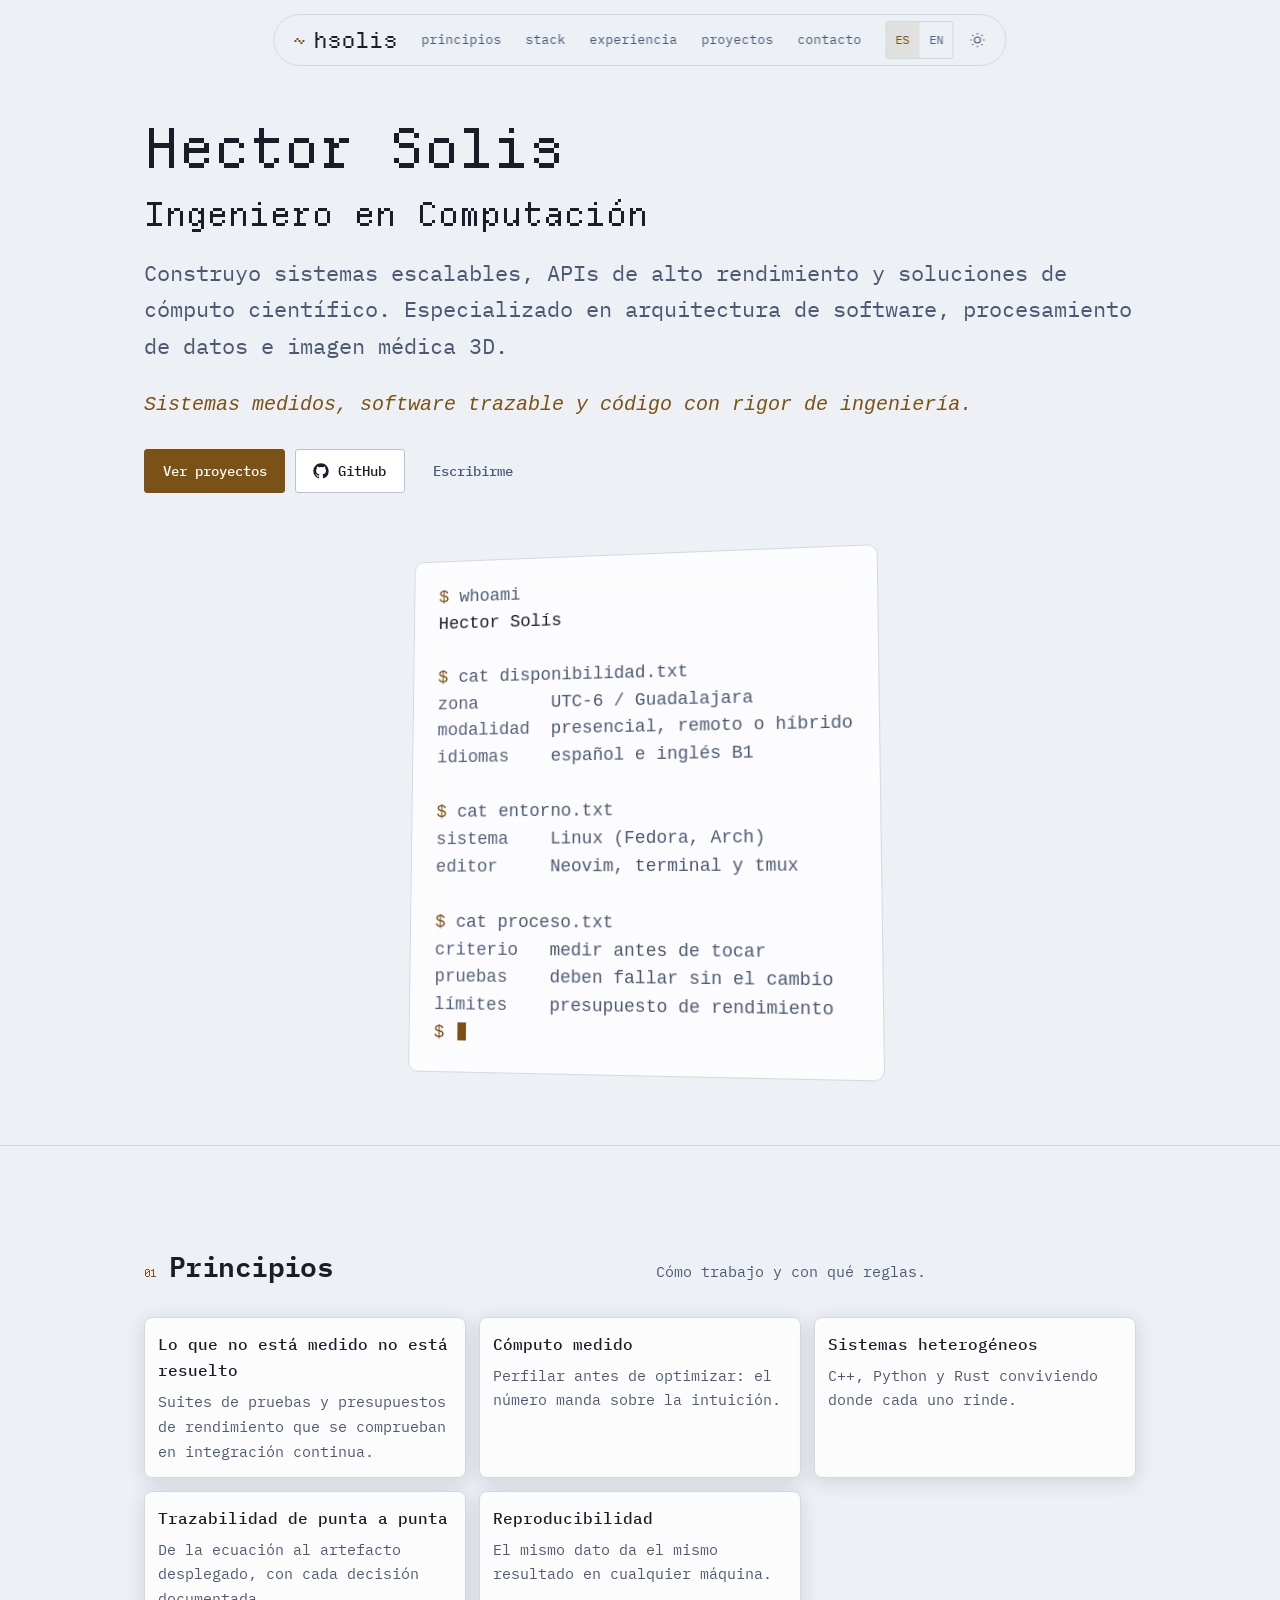
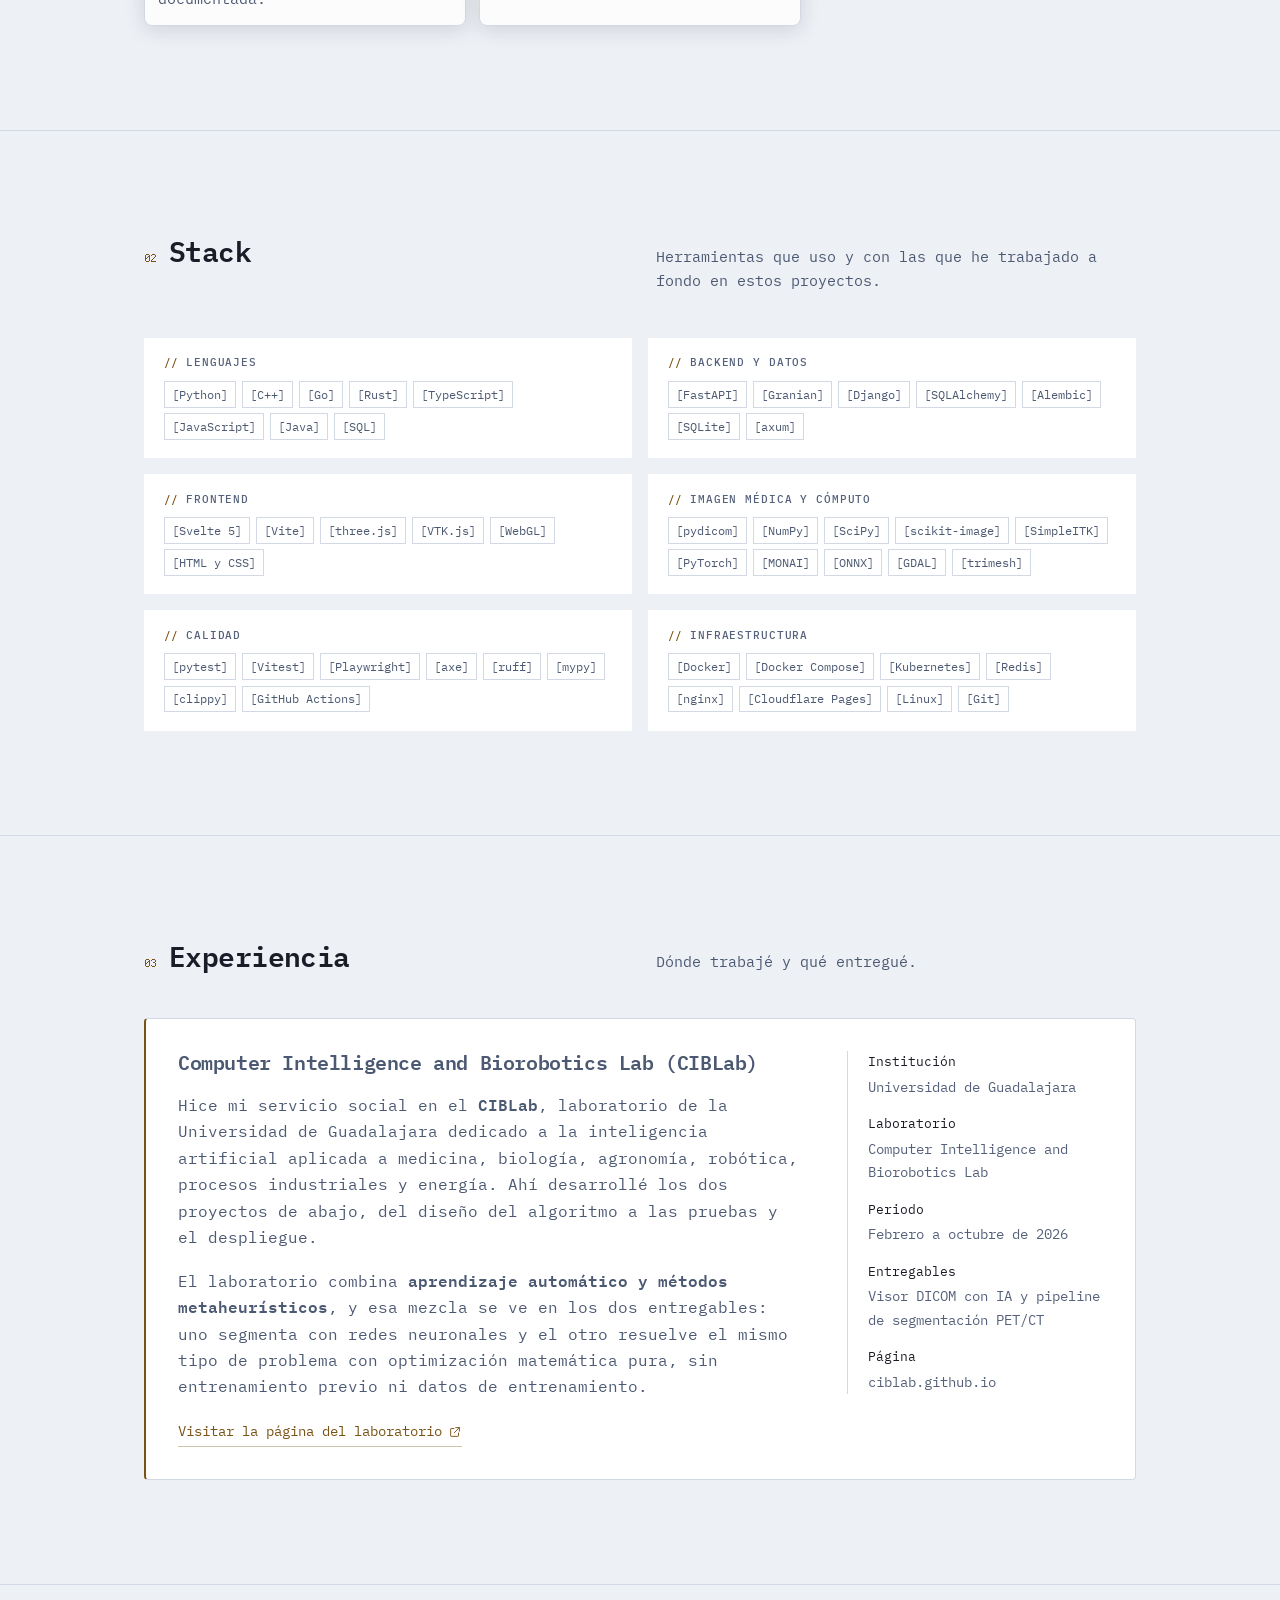
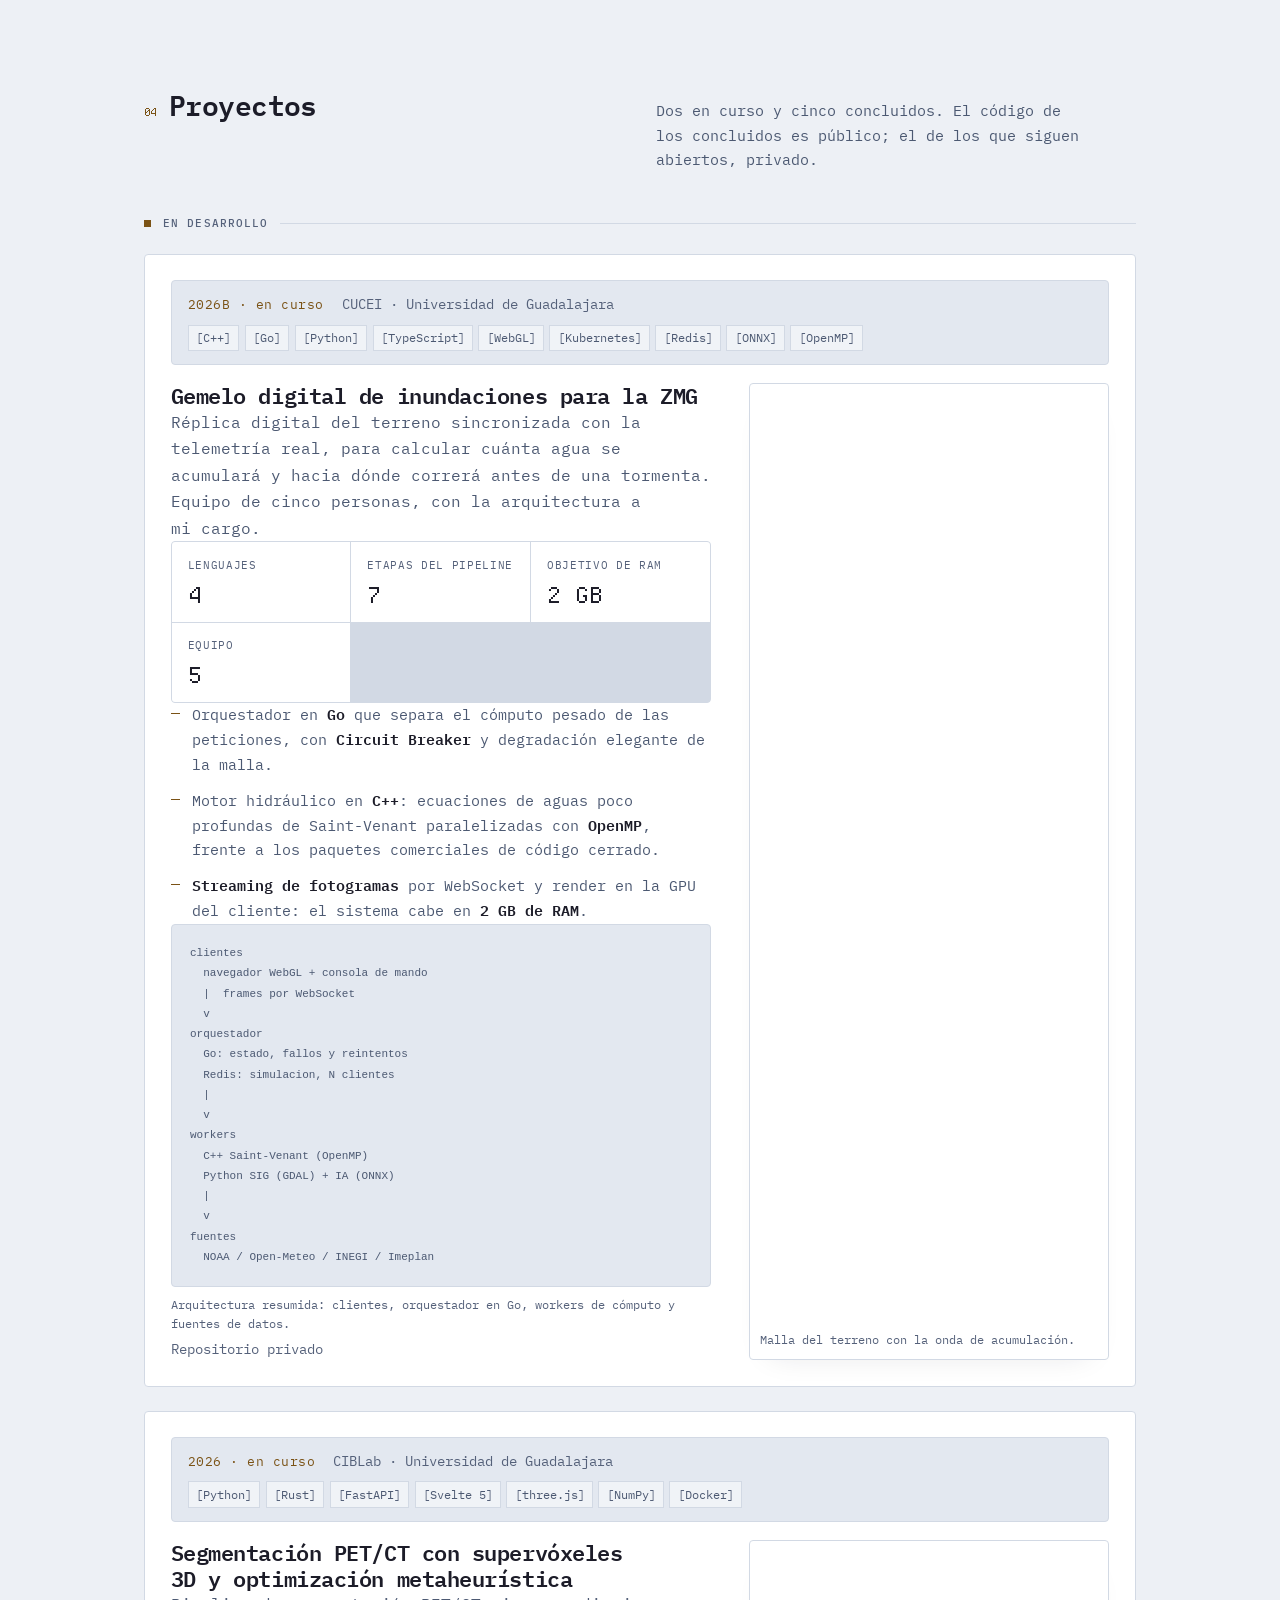
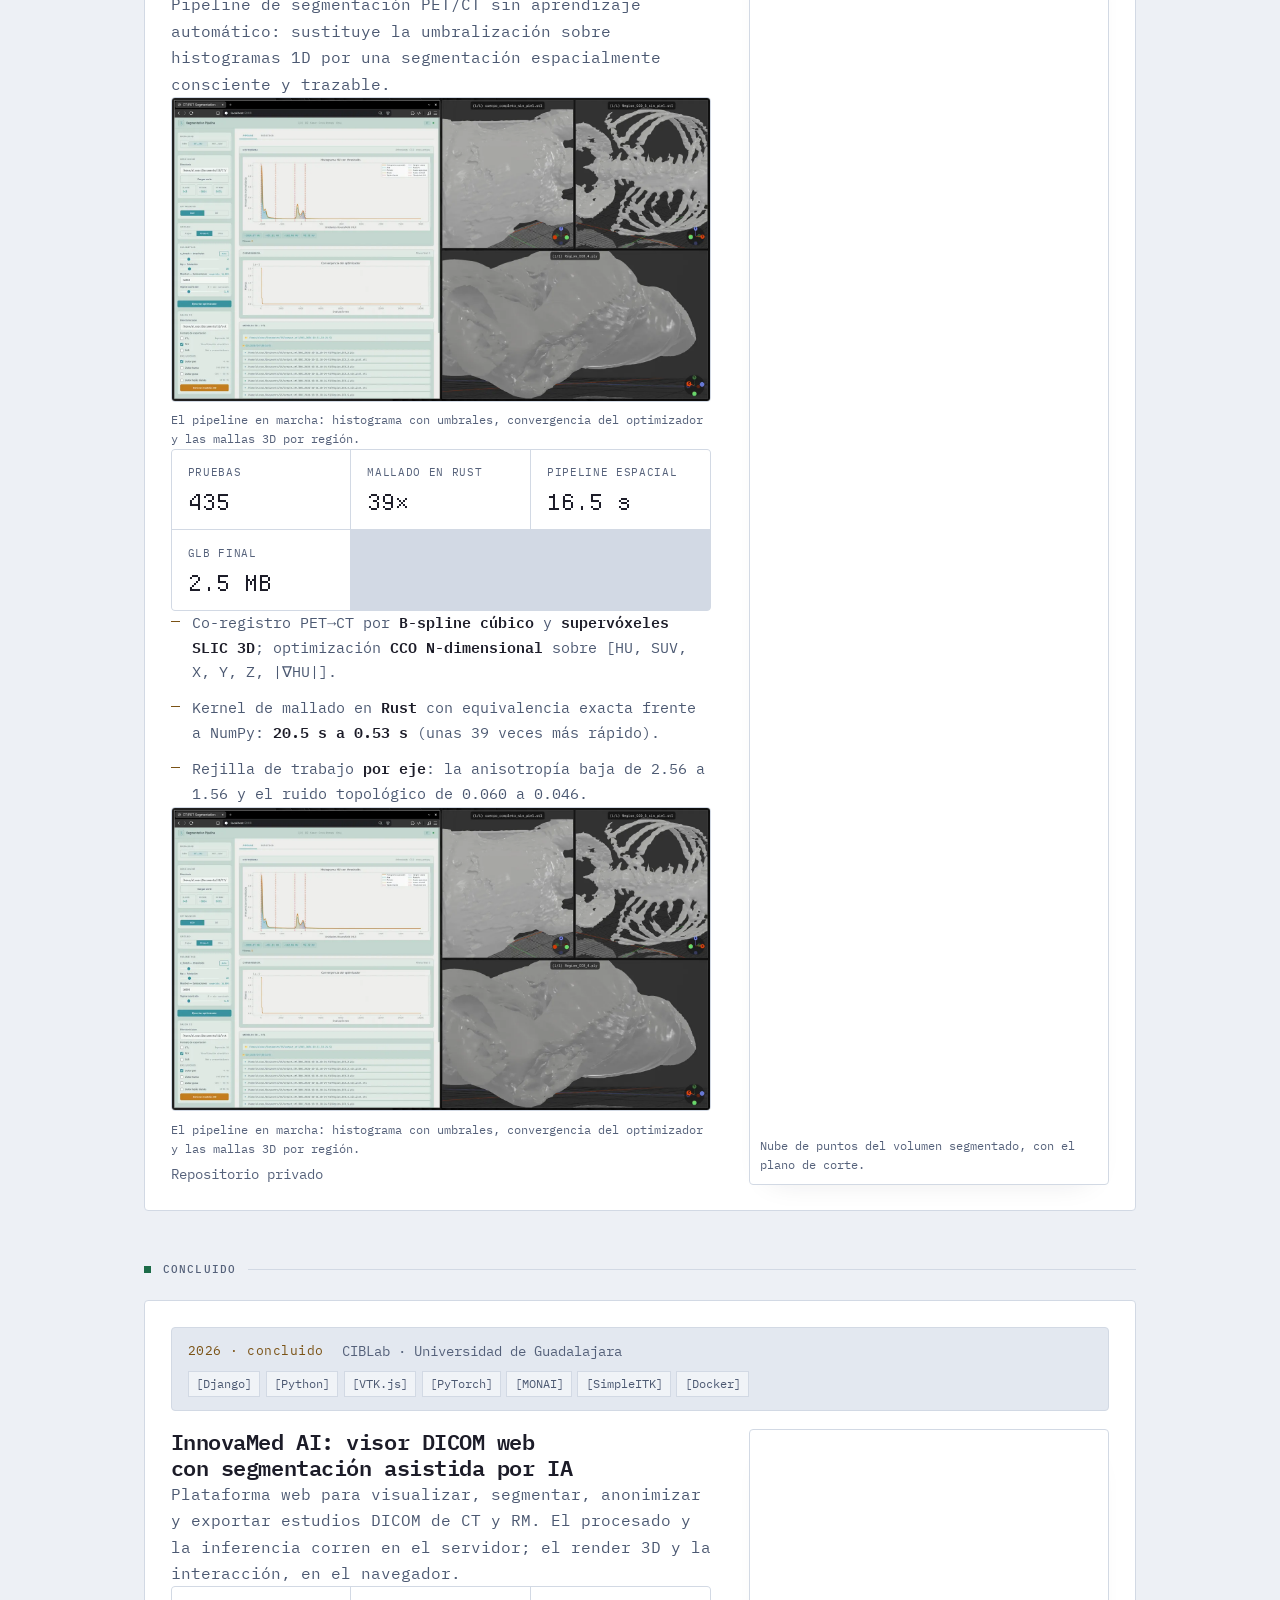
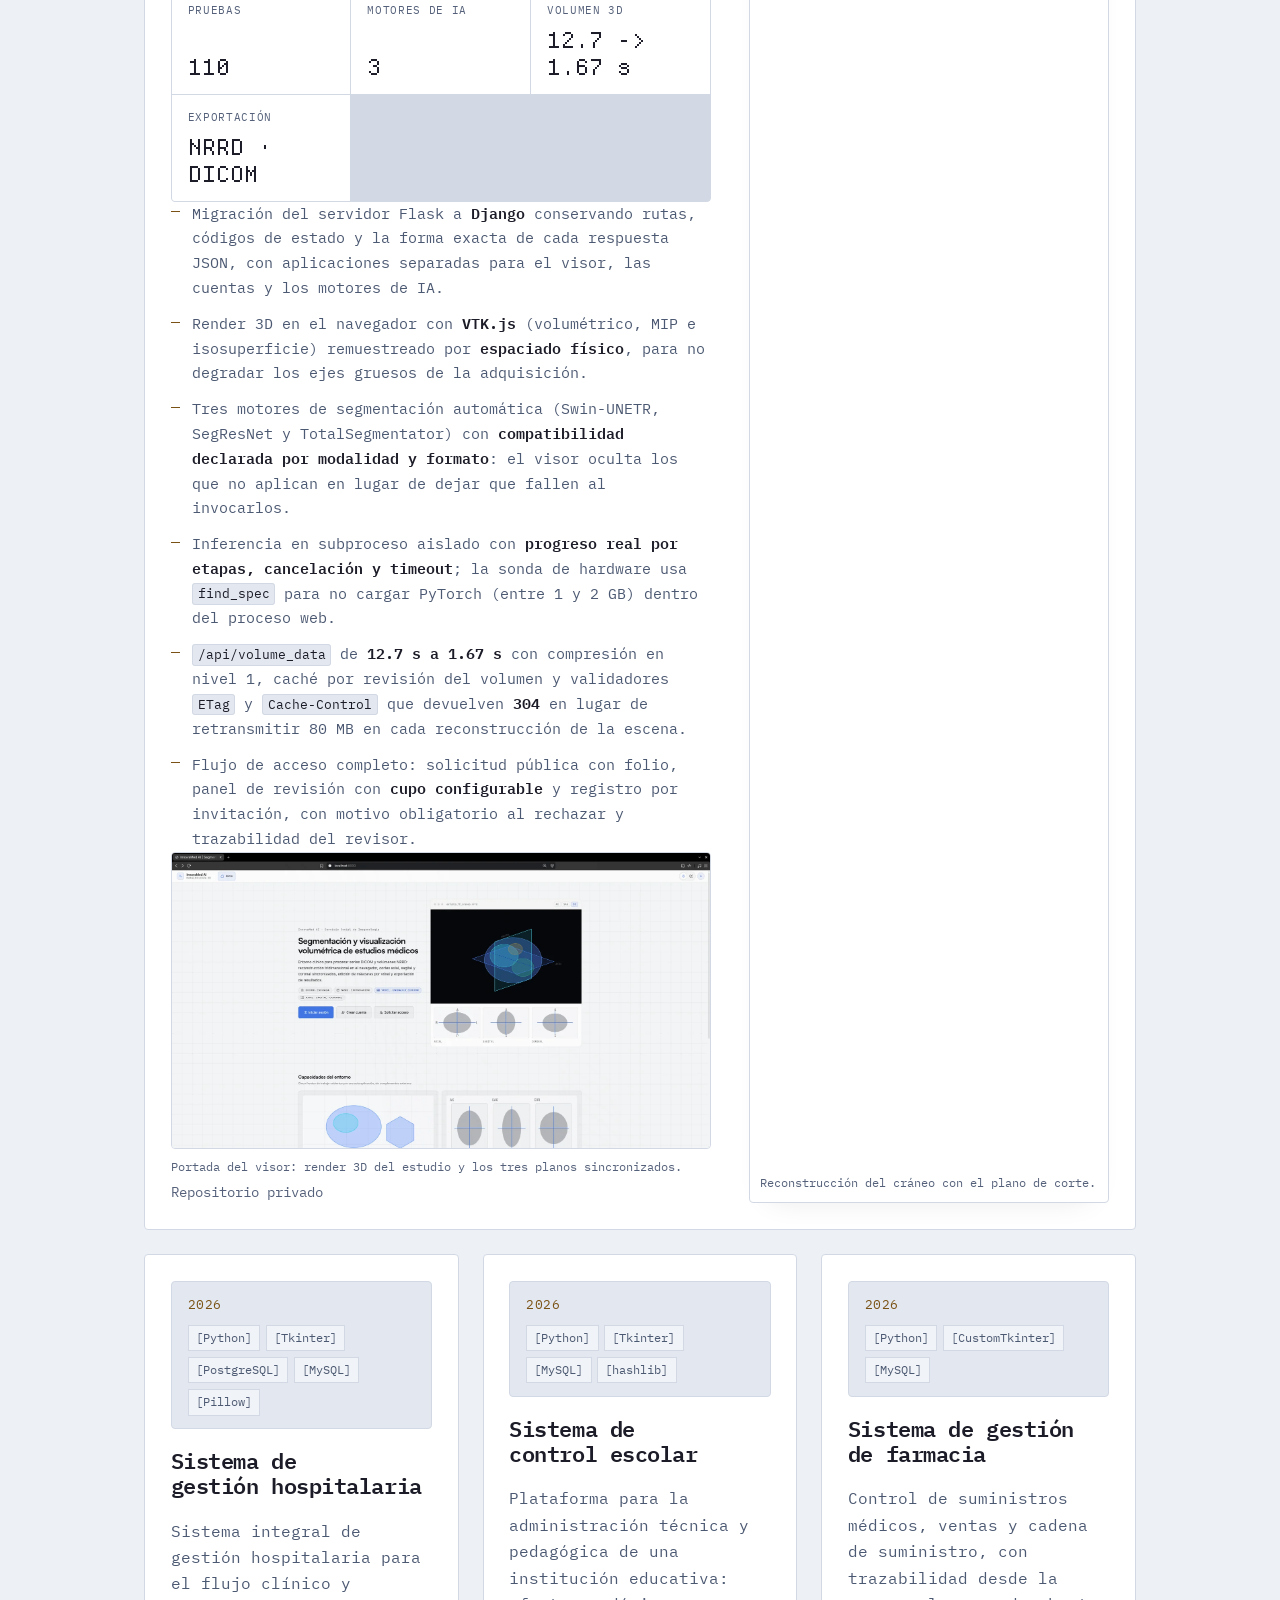
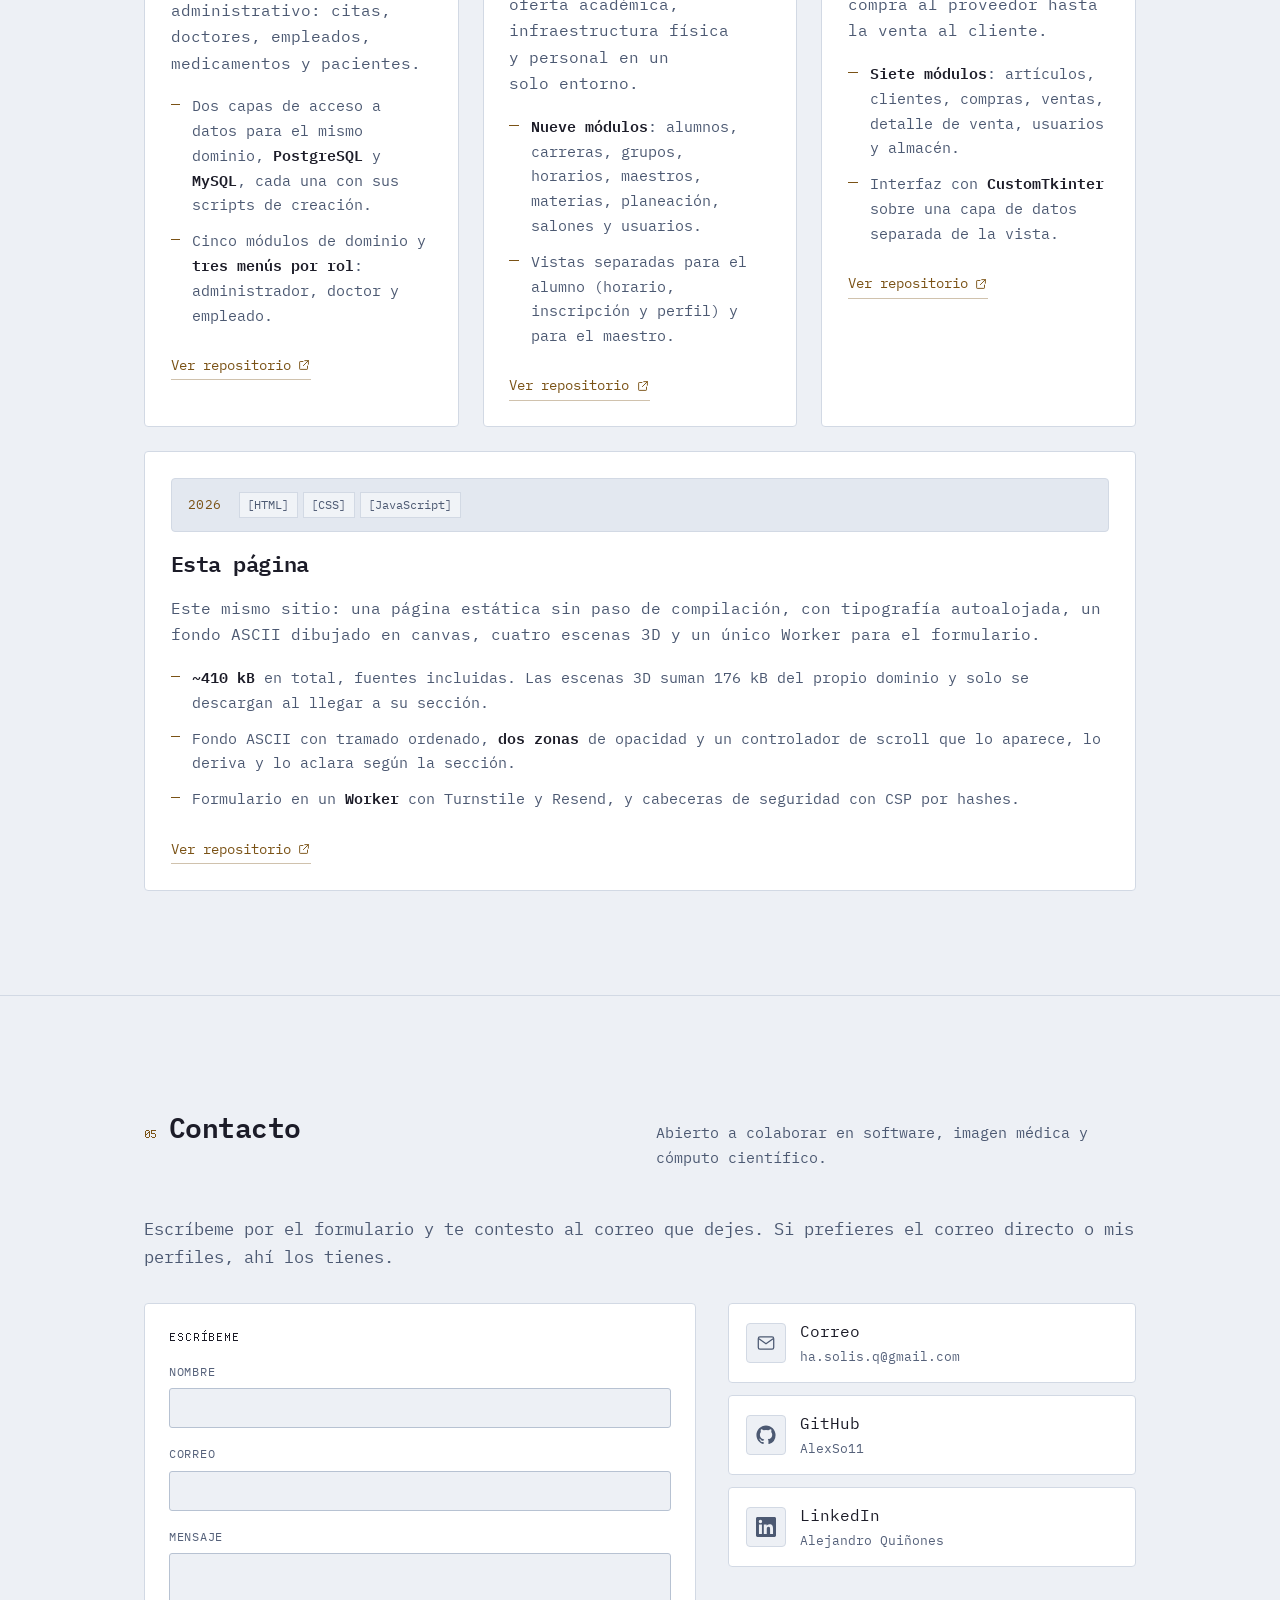
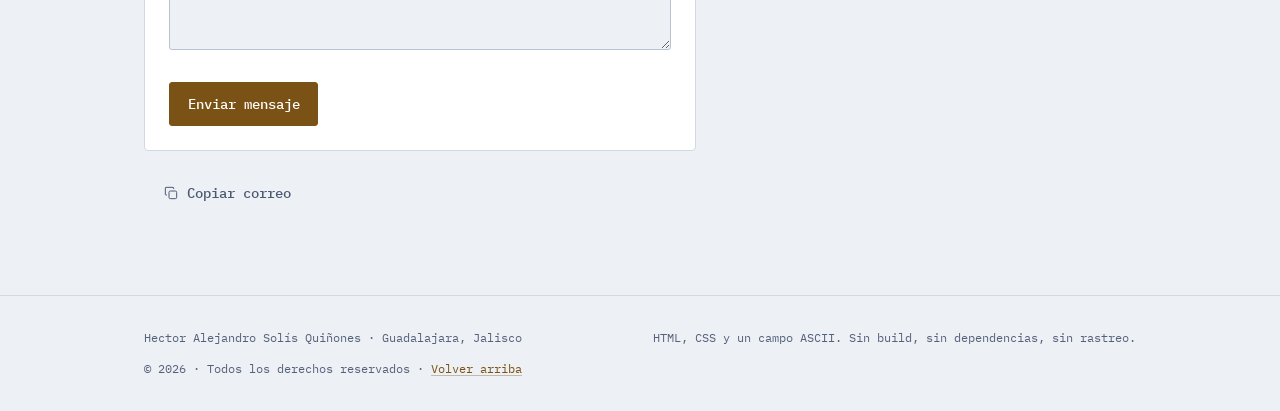
==== commit 3122412e: "fix: el fondo ASCII y el cursor del lienzo - La banda de silencio se mide sobre el ancho útil y no s" ====
--- a/index.html
+++ b/index.html
@@ -19,7 +19,7 @@
       content="Software de extremo a extremo: servicios en Python, Go y Rust, interfaces web, despliegue en la nube e imagen médica."
     />
     <link rel="icon" href="assets/img/favicon.svg" type="image/svg+xml" />
-    <link rel="stylesheet" href="assets/css/style.css?v=3" />
+    <link rel="stylesheet" href="assets/css/style.css" />
     <script>
       (function () {
         var theme = null;
@@ -504,11 +504,7 @@
                     </li>
                   </ul>
 
-                  
-
-                
-
-                    <figure class="diagrama-figura">
+                  <figure class="diagrama-figura">
                     <pre
                       class="diagrama"
                       role="img"
@@ -577,6 +573,21 @@
                   segmentación espacialmente consciente y trazable.
                 </p>
 
+                <figure class="captura">
+                  <img
+                    src="assets/img/ct-pet-segmentacion.webp"
+                    width="1600"
+                    height="900"
+                    loading="lazy"
+                    decoding="async"
+                    alt="Panel del pipeline de segmentación PET/CT: histograma de unidades Hounsfield con los umbrales marcados, curva de convergencia del optimizador y las mallas 3D generadas para el cuerpo completo y cada región."
+                  />
+                  <figcaption>
+                    El pipeline en marcha: histograma con umbrales, convergencia del
+                    optimizador y las mallas 3D por región.
+                  </figcaption>
+                </figure>
+
                 <dl class="facts">
                   <div class="facts__item">
                     <dt>Pruebas</dt>
--- a/assets/css/style.css
+++ b/assets/css/style.css
@@ -79,24 +79,17 @@
   --dur-reveal: 300ms;
   --stagger: 60ms;
 
-  /* La maquetación va a sangre: no hay ancho máximo que centre la página. Lo
-     que acota la lectura es esta medida en caracteres, y todo el sobrante se lo
-     queda la columna visual. A 1440 px sale exactamente 60/40. */
-  --medida: 82ch;
-  --ancho: 90rem;
-  --gutter: clamp(1.25rem, 4vw, 4rem);
-  /* Radios por nivel de anidamiento: el panel de fuera es más redondeado que lo
-     que va dentro, que es lo que hace que anidar se vea bien y no pinzado. */
-  --radius: 8px;
-  --radius-sm: 5px;
-  --radius-xs: 3px;
+  --maxw: 1080px;
+  --gutter: clamp(1.25rem, 4vw, 2.75rem);
+  --radius: 4px;
+  --radius-sm: 3px;
 
   /* Oscuro: shadow de fondo, navy profundo de superficie, frozen de tinta.
      Contrastes medidos con la fórmula de luminancia relativa de la WCAG:
      fg 9,47 · fg-2 7,60 · fg-3 6,90 · acento 9,64 (sobre el fondo). */
   --bg: #141414;
-  --surface: #17181c;
-  --surface-2: #1e2026;
+  --surface: #1c1c28;
+  --surface-2: #23232f;
   --line: #2e2e3c;
   --line-2: #3c3c4e;
   --fg: #a0bddb;
@@ -325,9 +318,7 @@
 
 .wrap {
   width: 100%;
-  /* Tope de ancho útil: sin él, a 2560 la tarjeta medía 2432 px de lado a lado y
-     el fondo ASCII desaparecía detrás de los paneles. */
-  max-width: var(--ancho);
+  max-width: var(--maxw);
   margin-inline: auto;
   padding-inline: var(--gutter);
 }
@@ -421,11 +412,8 @@
 
 @media (min-width: 720px) {
   .section__head {
-    /* El título y su nota, juntos a la izquierda. Repartidos a lo ancho de una
-       pantalla grande quedaban tan lejos que parecían de secciones distintas. */
-    grid-template-columns: minmax(0, 24rem) minmax(0, 52ch);
+    grid-template-columns: minmax(0, 1fr) minmax(0, 1fr);
     align-items: baseline;
-    justify-content: start;
     gap: 2rem;
   }
 }
@@ -563,13 +551,13 @@
 .lang a {
   display: inline-flex;
   align-items: center;
-  min-height: 2.5rem;
+  min-height: 2.25rem;
   padding-inline: 0.6rem;
   color: var(--fg-3);
   font-family: var(--font-mono);
   font-size: 0.75rem;
   text-decoration: none;
-  transition-property: background-color, color, scale;
+  transition-property: background-color, color;
   transition-duration: 140ms;
 }
 
@@ -698,9 +686,7 @@
   align-content: center;
   min-height: 100vh;
   min-height: 100svh;
-  /* Simétrico a propósito: con el relleno de abajo más corto, todo el contenido
-     quedaba unos 20 px por debajo del centro de la ventana. */
-  padding-block: clamp(4.5rem, 11vh, 7rem);
+  padding-block: clamp(5.5rem, 13vh, 8rem) clamp(3rem, 8vh, 5rem);
   scroll-margin-top: 0;
 }
 
@@ -882,8 +868,8 @@
 :not(pre) > code {
   padding: 0.1em 0.35em;
   border: 1px solid var(--line);
-  border-radius: var(--radius-xs);
-  background: var(--glass-inner);
+  border-radius: var(--radius-sm);
+  background: var(--surface-2);
   color: var(--fg);
   font-family: var(--font-mono);
   font-size: 0.875em;
@@ -894,7 +880,11 @@
 .facts {
   display: grid;
   grid-template-columns: repeat(auto-fit, minmax(8.5rem, 1fr));
-  gap: 0.5rem;
+  gap: 1px;
+  border: 1px solid var(--line);
+  border-radius: var(--radius);
+  background: var(--line);
+  overflow: hidden;
 }
 
 .facts__item {
@@ -903,9 +893,7 @@
   justify-content: space-between;
   gap: 0.35rem;
   padding: 0.85rem 1rem;
-  border: 1px solid var(--line);
-  border-radius: var(--radius-sm);
-  background: var(--glass-inner);
+  background: var(--surface);
 }
 
 .facts dt {
@@ -1043,23 +1031,13 @@
   }
 }
 
-@media (min-width: 1400px) {
-  .stack-grid {
-    grid-template-columns: repeat(3, minmax(0, 1fr));
-  }
-}
-
 .stack-block {
   display: grid;
   gap: 0.75rem;
   align-content: start;
   padding: 1.15rem 1.25rem;
-  border: 1px solid var(--line);
-  border-radius: var(--radius);
-
-  background: var(--glass);
-  backdrop-filter: blur(12px) saturate(1.1);
-  box-shadow: 0 14px 30px -22px var(--shadow);}
+  background: var(--surface);
+}
 
 .stack-block__title {
   display: flex;
@@ -1155,10 +1133,8 @@
   padding: clamp(1.15rem, 2.6vw, 1.6rem);
   border: 1px solid var(--line);
   border-radius: var(--radius);
-
-  background: var(--glass);
-  backdrop-filter: blur(12px) saturate(1.1);
-  box-shadow: 0 14px 30px -22px var(--shadow);}
+  background: var(--surface);
+}
 
 /* Tarjeta dentro de la tarjeta: los metadatos dejan de ser una lista y pasan a
    ser un panel con su propio fondo, en fila y con vuelta de línea cuando no
@@ -1171,6 +1147,7 @@
   padding: 0.8rem 1rem;
   border: 1px solid var(--line);
   border-radius: var(--radius);
+  background: var(--surface-2);
 }
 
 .meta__period {
@@ -1290,11 +1267,6 @@
   min-height: 1.75rem;
 }
 
-.lang a:active,
-.selector__item:active {
-  scale: 0.96;
-}
-
 .link:hover {
   border-bottom-color: currentcolor;
 }
@@ -1322,16 +1294,14 @@
   border: 1px solid var(--line);
   border-inline-start: 2px solid var(--accent);
   border-radius: var(--radius);
-
-  background: var(--glass);
-  backdrop-filter: blur(12px) saturate(1.1);
-  box-shadow: 0 14px 30px -22px var(--shadow);}
+  background: var(--surface);
+}
 
 @media (min-width: 900px) {
   .callout {
-    grid-template-columns: minmax(0, var(--medida)) minmax(16rem, 1fr);
+    grid-template-columns: minmax(0, 1fr) 16rem;
     align-items: start;
-    gap: clamp(2rem, 4vw, 4rem);
+    gap: 3rem;
   }
 }
 
@@ -1400,10 +1370,8 @@
   padding: clamp(1.1rem, 2.6vw, 1.5rem);
   border: 1px solid var(--line);
   border-radius: var(--radius);
-
-  background: var(--glass);
-  backdrop-filter: blur(12px) saturate(1.1);
-  box-shadow: 0 14px 30px -22px var(--shadow);}
+  background: var(--surface);
+}
 
 .contacto__titulo {
   color: var(--fg);
@@ -1490,11 +1458,10 @@
   padding: 0.9rem 1.05rem;
   border: 1px solid var(--line);
   border-radius: var(--radius);
-  background: var(--glass);
-  backdrop-filter: blur(12px) saturate(1.1);
+  background: var(--surface);
   text-decoration: none;
   transform: rotateX(var(--sel-x, 0deg)) rotateY(var(--sel-y, 0deg));
-  transition: border-color 180ms var(--ease-out), scale 140ms var(--ease-out),
+  transition: border-color 180ms var(--ease-out),
     background-color 180ms var(--ease-out);
   will-change: transform;
 }
@@ -1530,6 +1497,7 @@
 @media (hover: hover) and (pointer: fine) {
   .selector__item:hover {
     border-color: var(--line-2);
+    background: var(--surface-2);
   }
 }
 
@@ -1607,8 +1575,7 @@
   overflow-x: auto;
   border: 1px solid var(--line);
   border-radius: var(--radius);
-  background: var(--glass);
-  backdrop-filter: blur(12px) saturate(1.1);
+  background: var(--surface-2);
   color: var(--fg-2);
   font-family: var(--font-display);
   font-size: 11px;
@@ -1704,26 +1671,12 @@
   margin: 0;
 }
 
-.captura__marco {
-  overflow: hidden;
-  border: 1px solid var(--line);
-  border-radius: var(--radius);
-  /* Un contorno de un píxel, en blanco o negro puros: un tono teñido recoge el
-     color de debajo y se lee como suciedad en el borde de la imagen. */
-  box-shadow: inset 0 0 0 1px var(--image-outline);
-}
-
 .captura img {
   display: block;
   width: 100%;
   height: auto;
-  transition: transform 320ms var(--ease-out);
-}
-
-@media (hover: hover) and (pointer: fine) {
-  .captura:hover img {
-    transform: scale(1.03);
-  }
+  border: 1px solid var(--line);
+  border-radius: var(--radius);
 }
 
 .captura figcaption {
@@ -1814,11 +1767,6 @@
   .terminal,
   .selector__item {
     will-change: auto;
-  }
-
-  /* El zoom de la captura es movimiento: se queda en su sitio. */
-  .captura:hover img {
-    transform: none;
   }
 
 
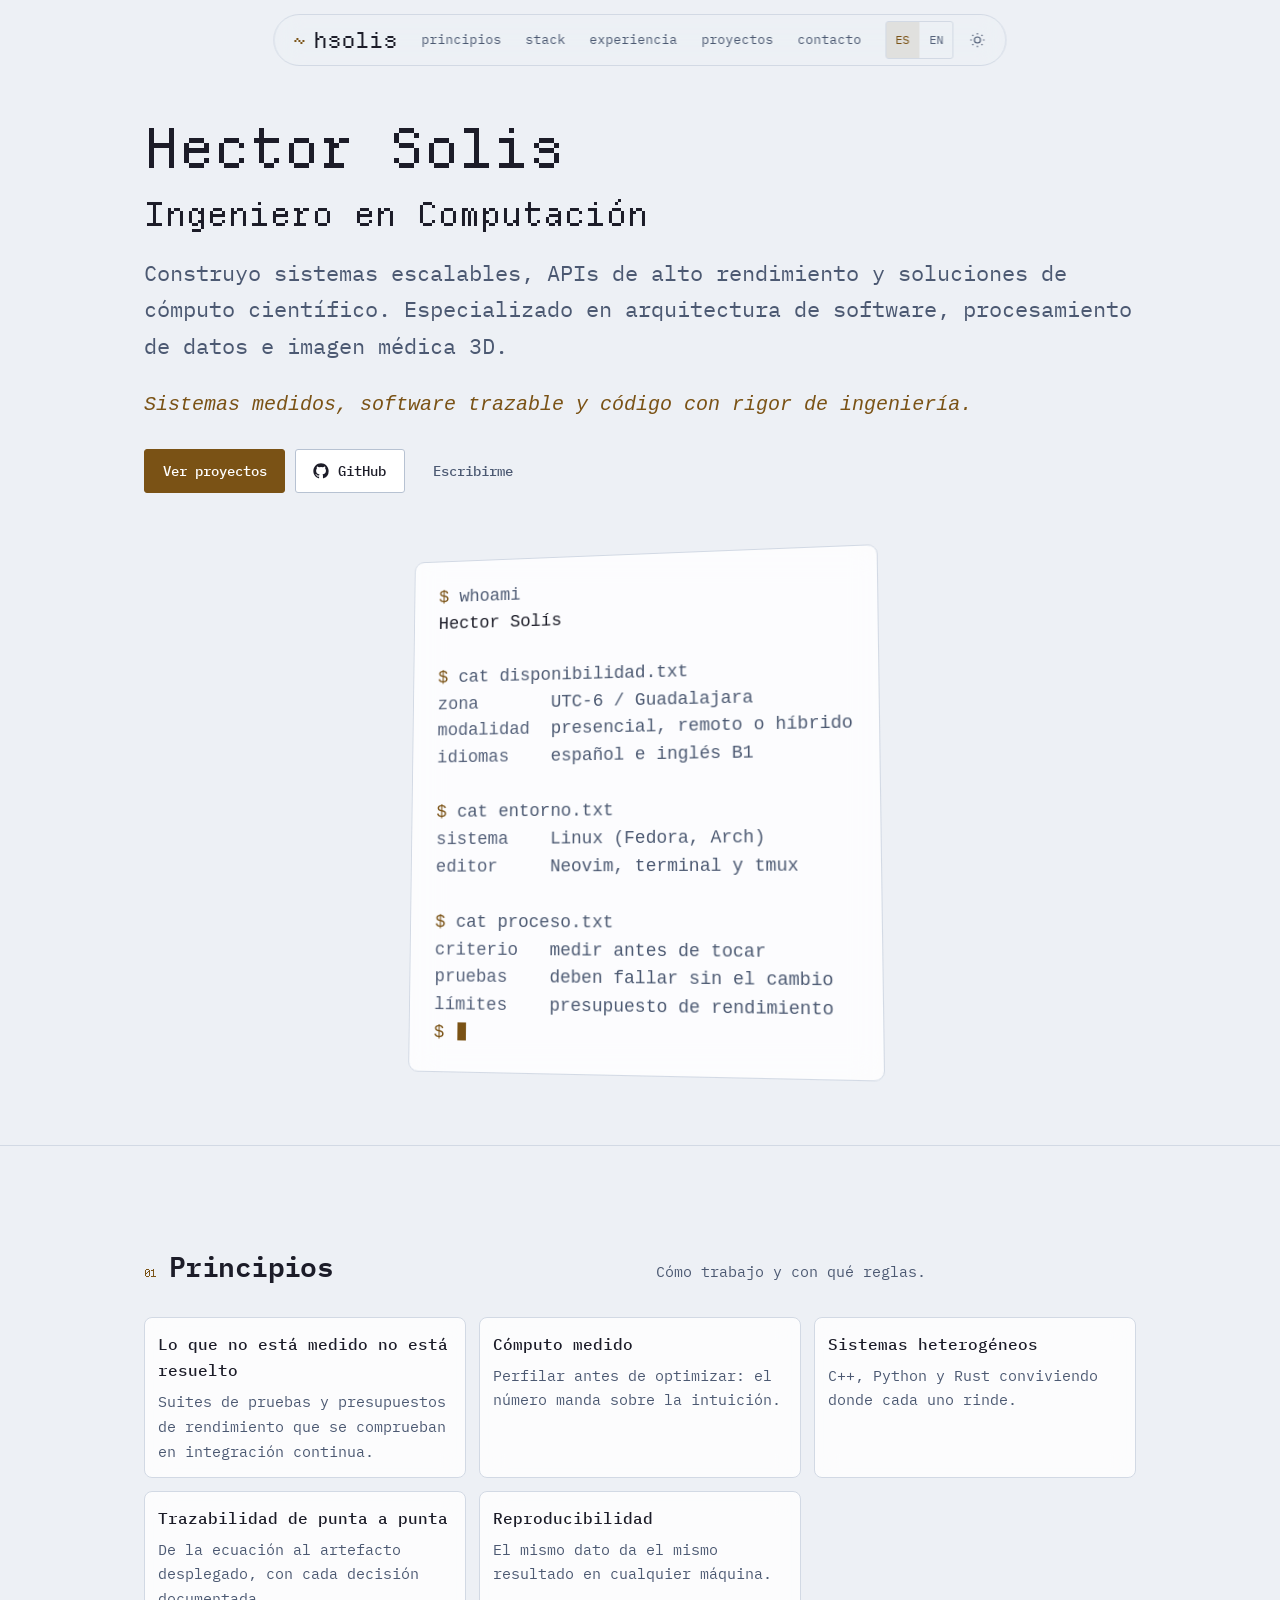
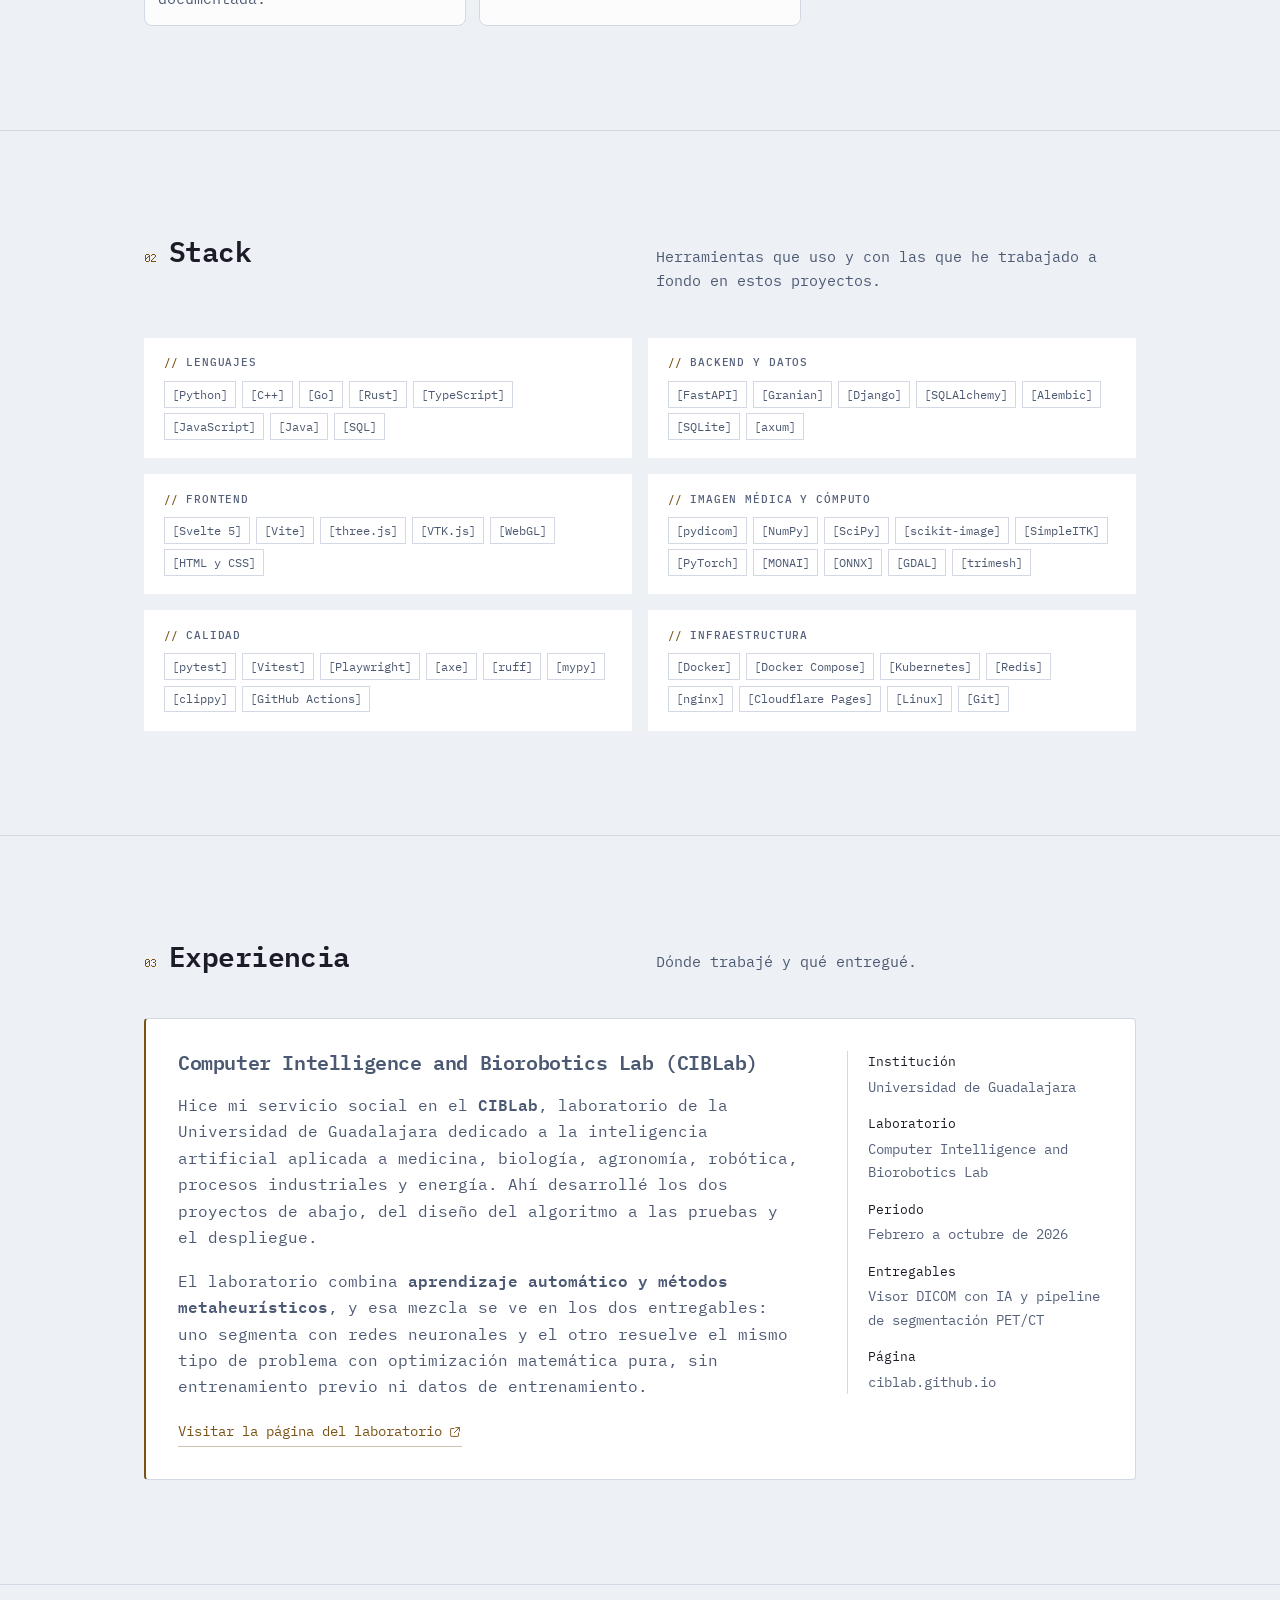
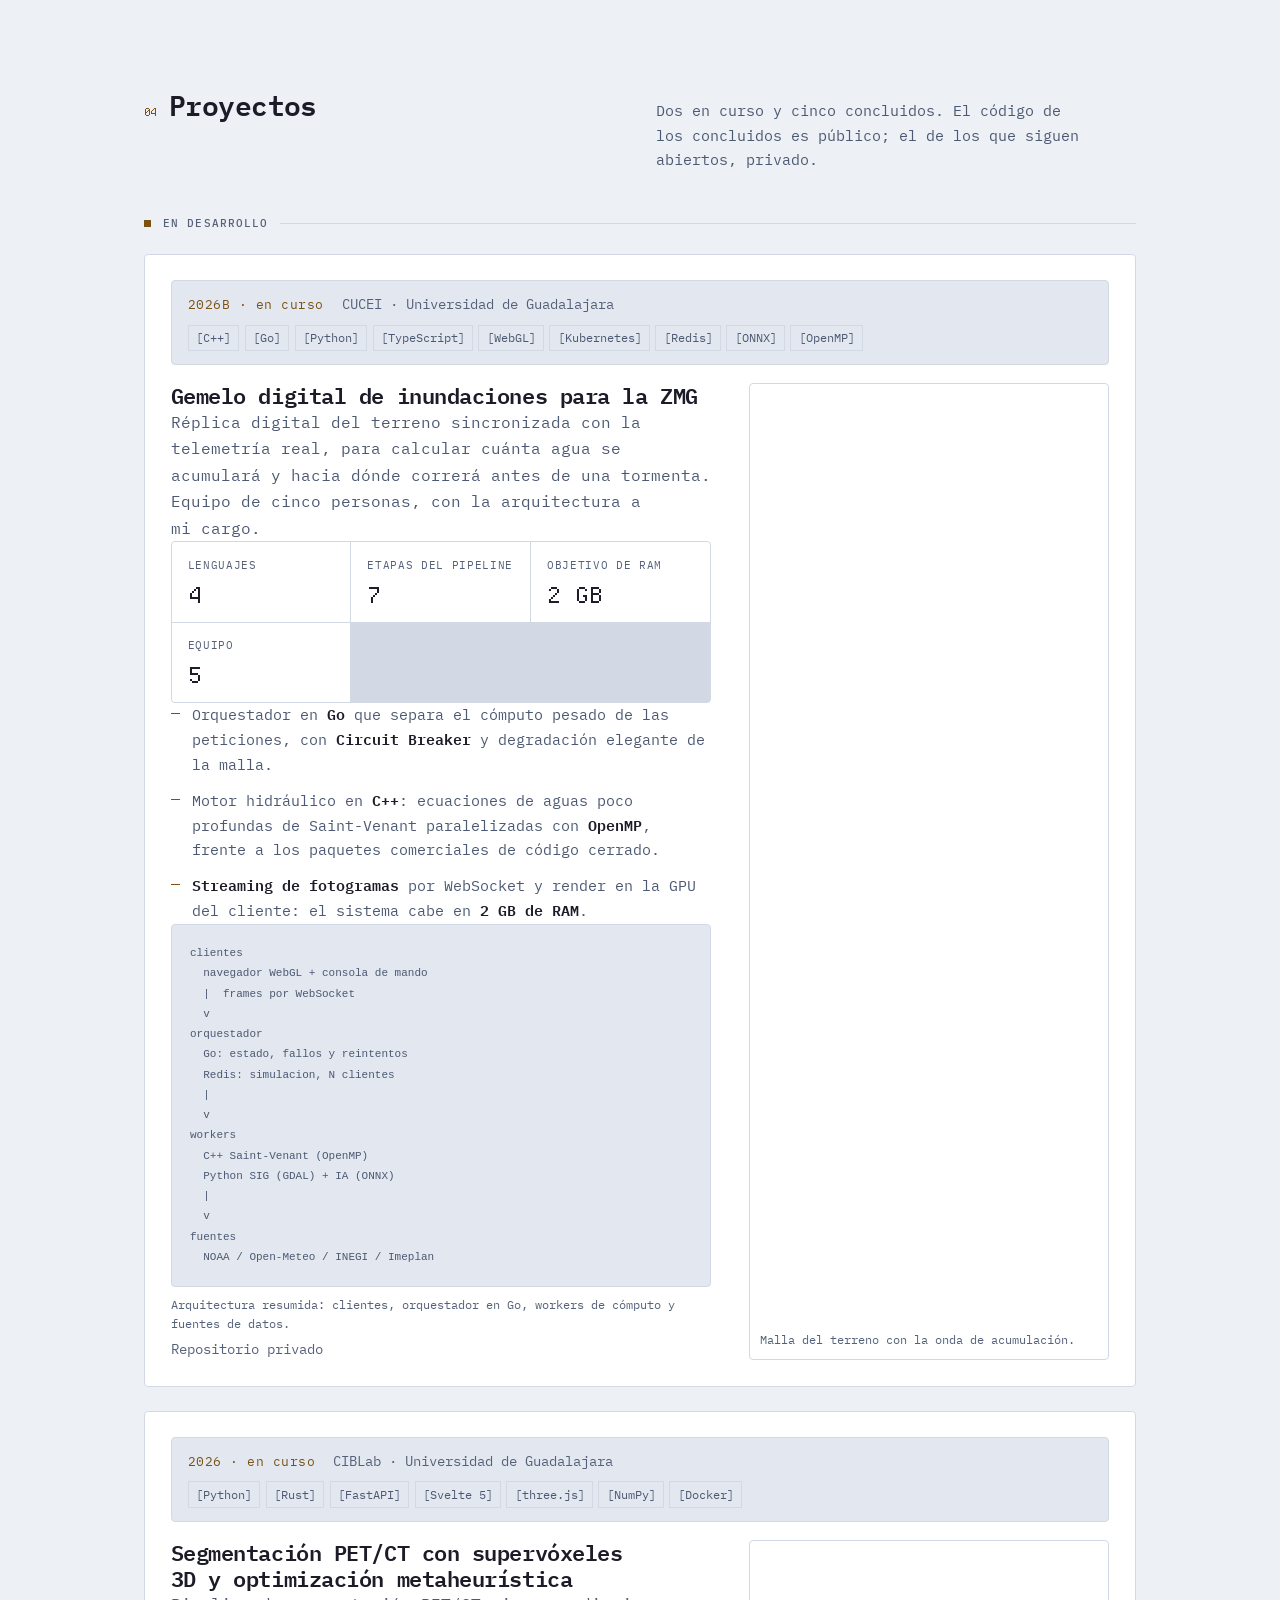
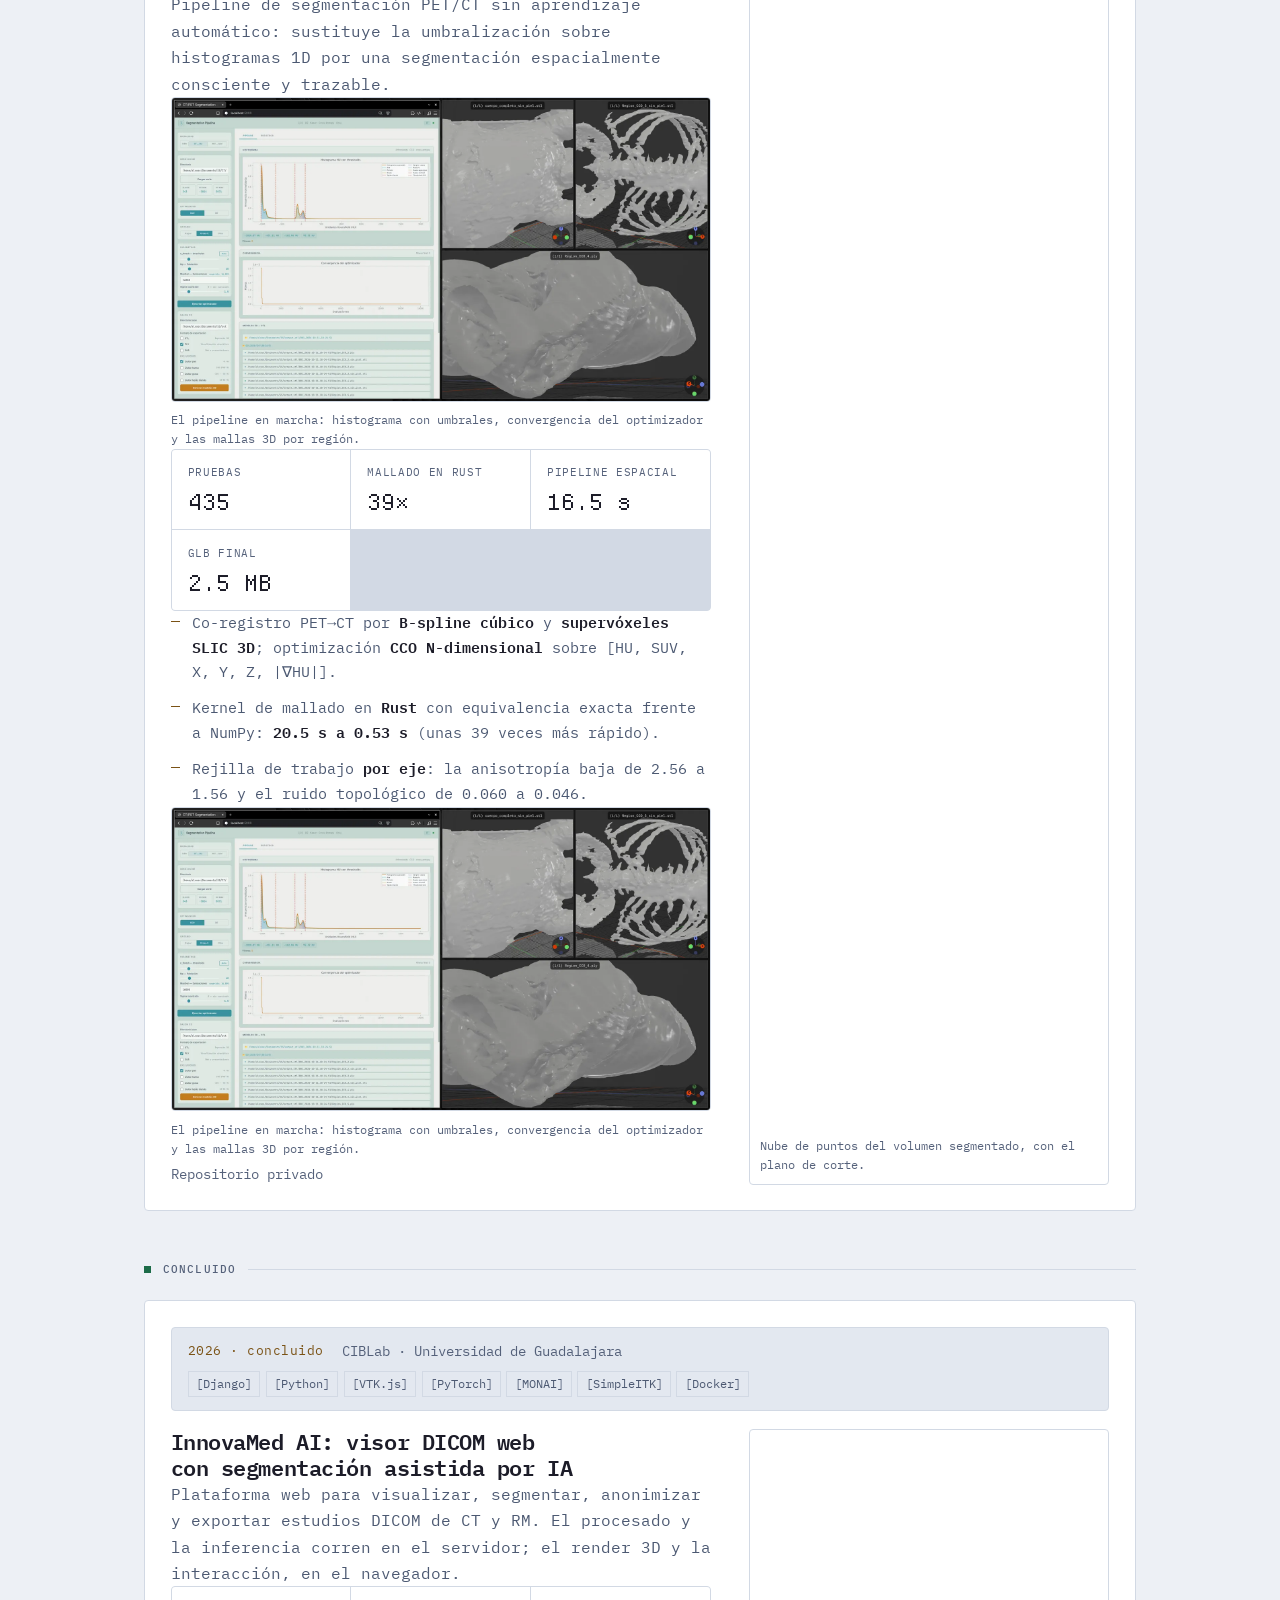
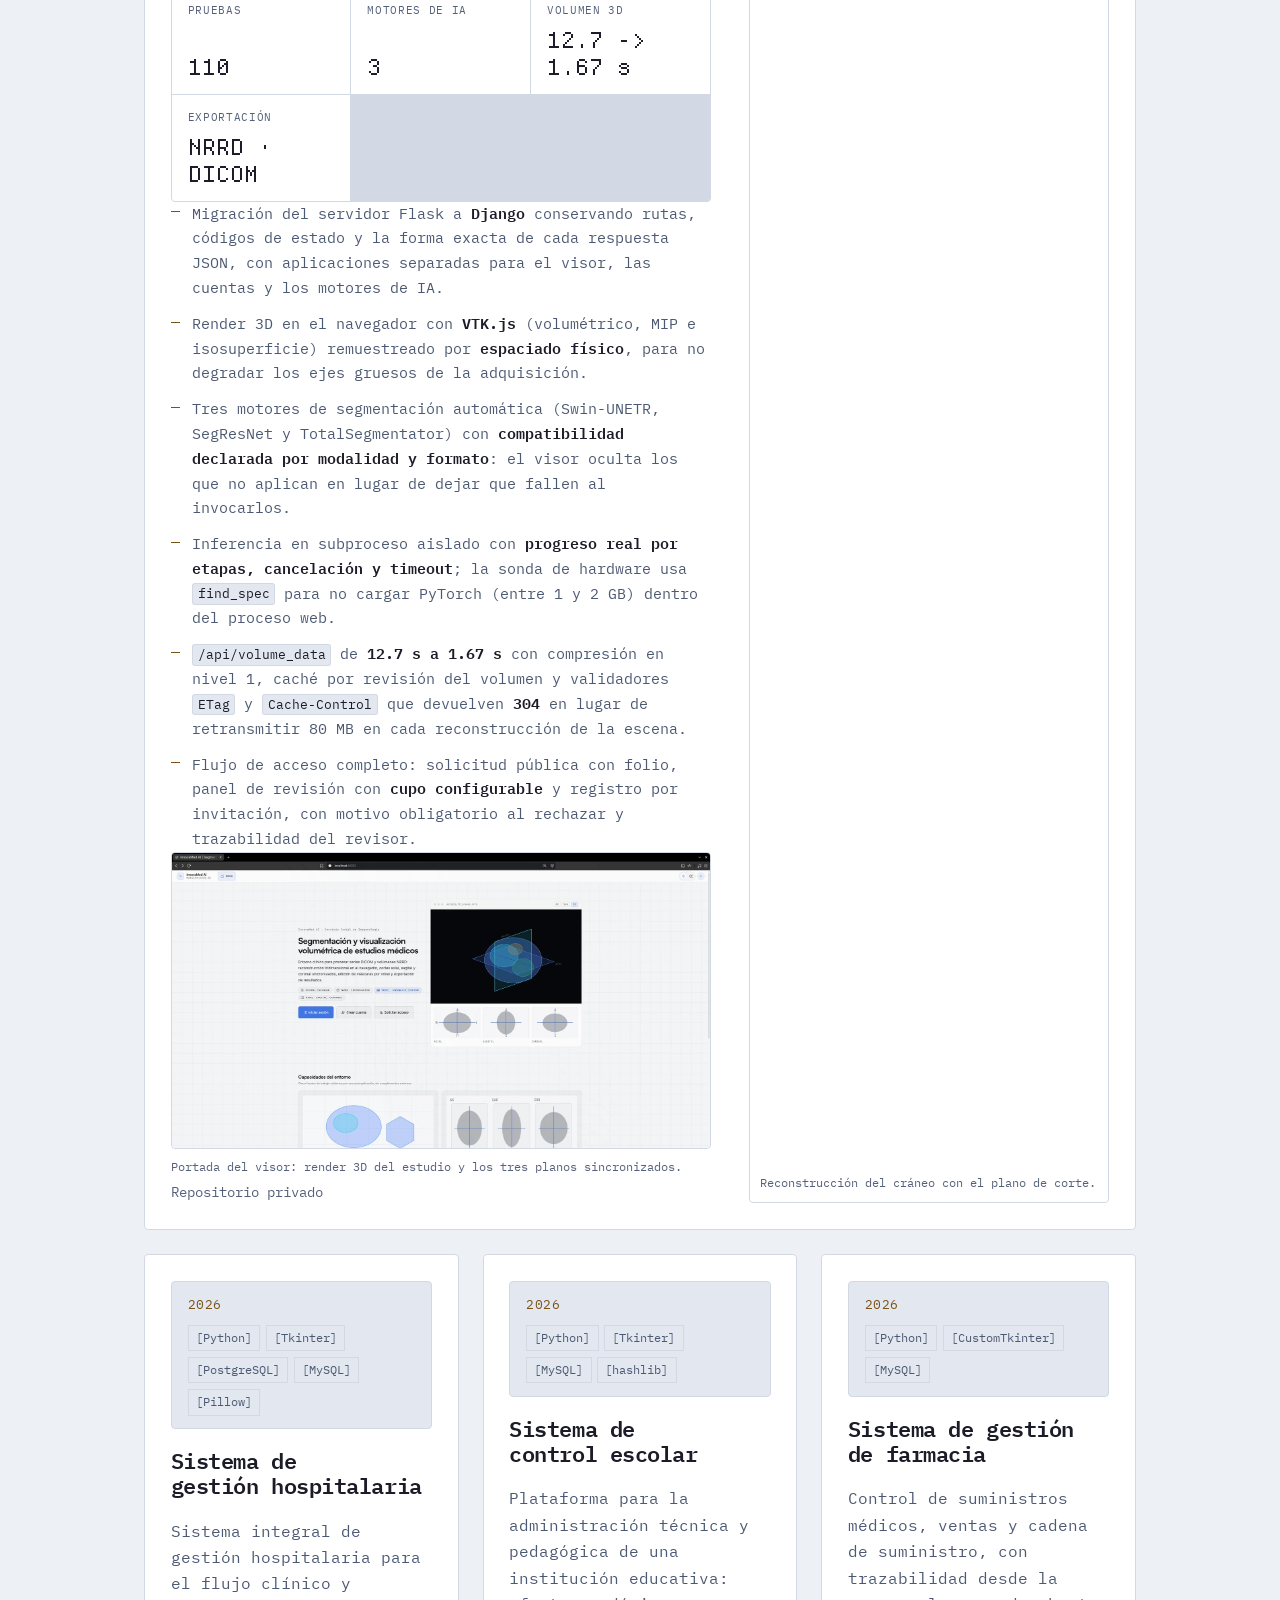
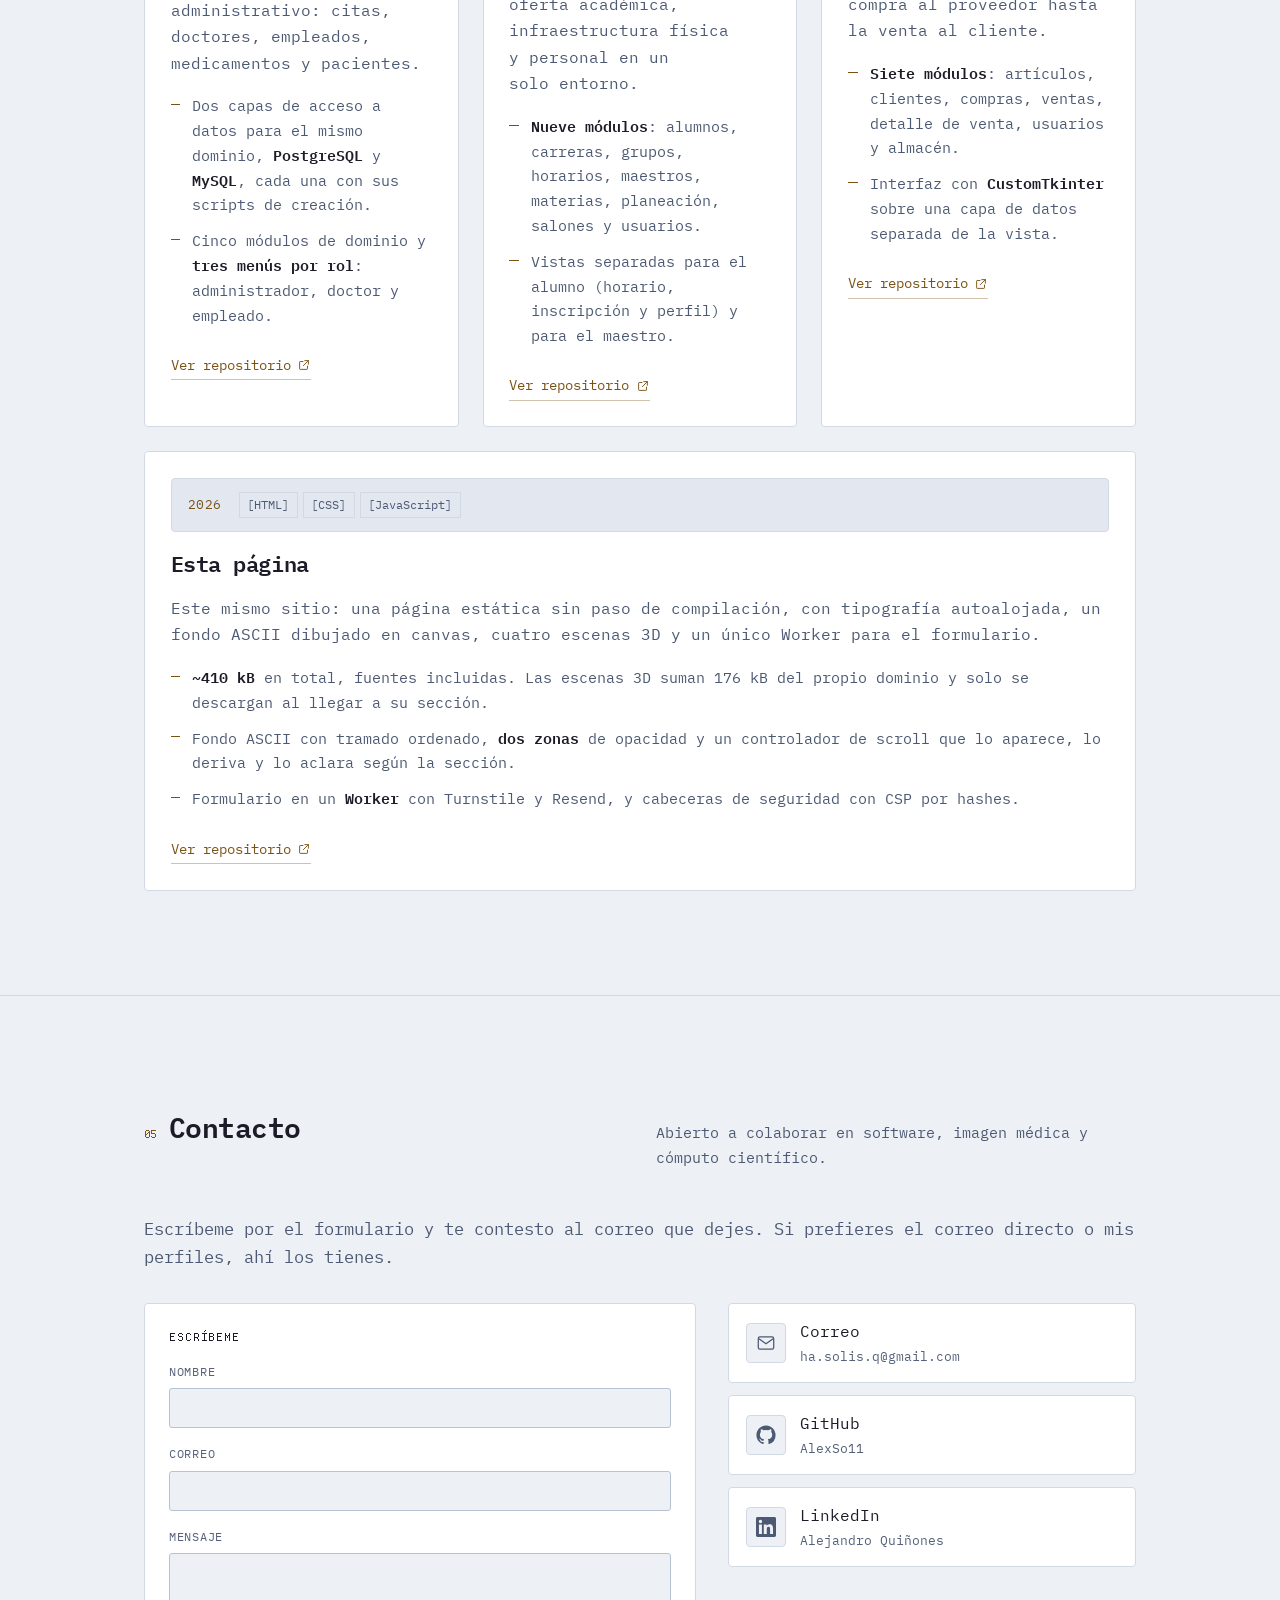
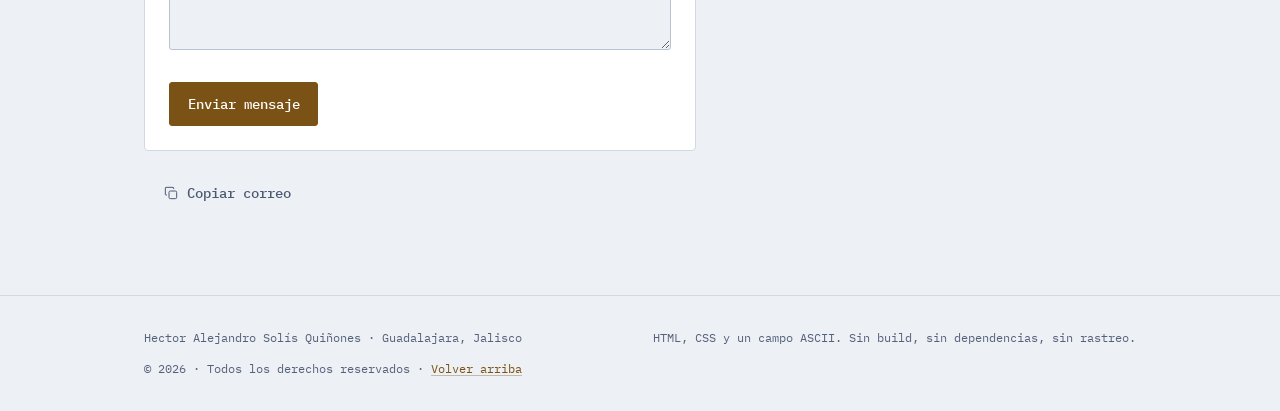
==== commit 2aa2d07c: "feat: principios en tarjetas separadas y los tres de gestión en una fila" ====
--- a/index.html
+++ b/index.html
@@ -1149,8 +1149,7 @@
       </div>
     </footer>
 
-    <script src="assets/js/ascii-field.js?v=3" defer></script>
-    <script src="assets/js/main.js?v=3" defer></script>
-    <script src="assets/js/escena-3d.js?v=3" defer></script>
+    <script src="assets/js/ascii-field.js" defer></script>
+    <script src="assets/js/main.js" defer></script>
   </body>
 </html>
--- a/assets/css/style.css
+++ b/assets/css/style.css
@@ -105,18 +105,14 @@
      propósito: el desenfoque promedia el ASCII de detrás, pero el tinte es lo
      que garantiza que el texto mantenga el contraste. */
   --glass: rgb(28 28 40 / 76%);
-  --glass-inner: rgb(28 28 40 / 38%);
   --glass-bar: rgb(20 20 20 / 66%);
-  --shadow: rgb(0 0 0 / 55%);
-  --image-outline: rgb(255 255 255 / 10%);
 
   /* Campo ASCII (assets/js/ascii-field.js). El alfa es distinto en los
      márgenes porque ahí no hay texto encima: en la columna de contenido está
      topado para que fg-3 no baje de 4,5:1 sobre el glifo más claro. */
   --ascii-rgb: 127, 166, 206;
-  /* 0,24 es el techo: con 0,26 el texto de las fichas baja de 4,5:1. */
-  --ascii-max: 0.24;
-  --ascii-margin-max: 0.7;
+  --ascii-max: 0.22;
+  --ascii-margin-max: 0.6;
   --ascii-font-size: 11;
 }
 
@@ -140,18 +136,15 @@
   --ok: #1c6b48;
 
   --glass: rgb(255 255 255 / 80%);
-  --glass-inner: rgb(255 255 255 / 45%);
   --glass-bar: rgb(237 240 245 / 74%);
-  --shadow: rgb(28 28 40 / 14%);
-  --image-outline: rgb(0 0 0 / 10%);
 
   /* Azul apagado, sin el croma alto que tenía: un gris azulado que no compite
      con nada. Como el color es más suave, la presencia se pone en los márgenes,
      donde no hay texto encima. Sobre el glifo más claro fg-3 se queda en 4,8:1
      y la barra superior en 5,4:1. */
   --ascii-rgb: 138, 156, 186;
-  --ascii-max: 0.22;
-  --ascii-margin-max: 0.72;
+  --ascii-max: 0.16;
+  --ascii-margin-max: 0.66;
 }
 
 /* 2. Base ------------------------------------------------------------------ */
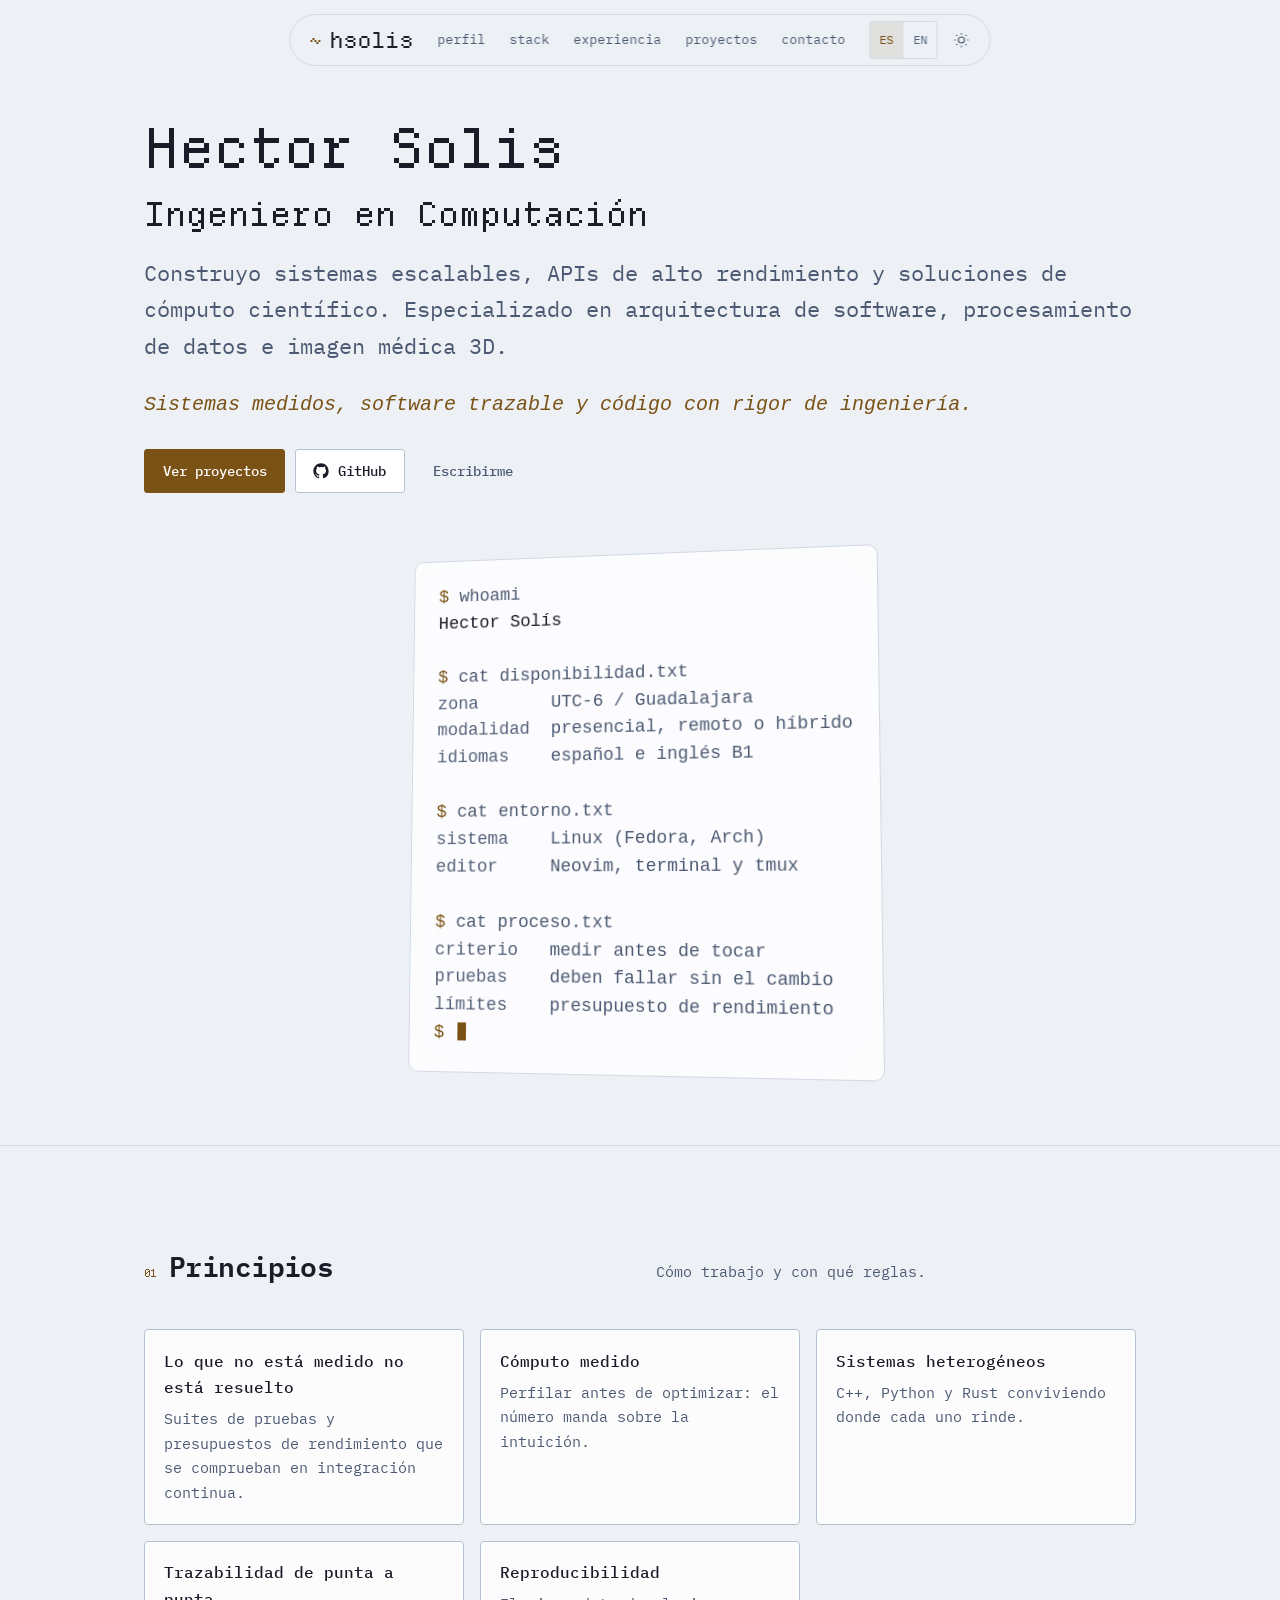
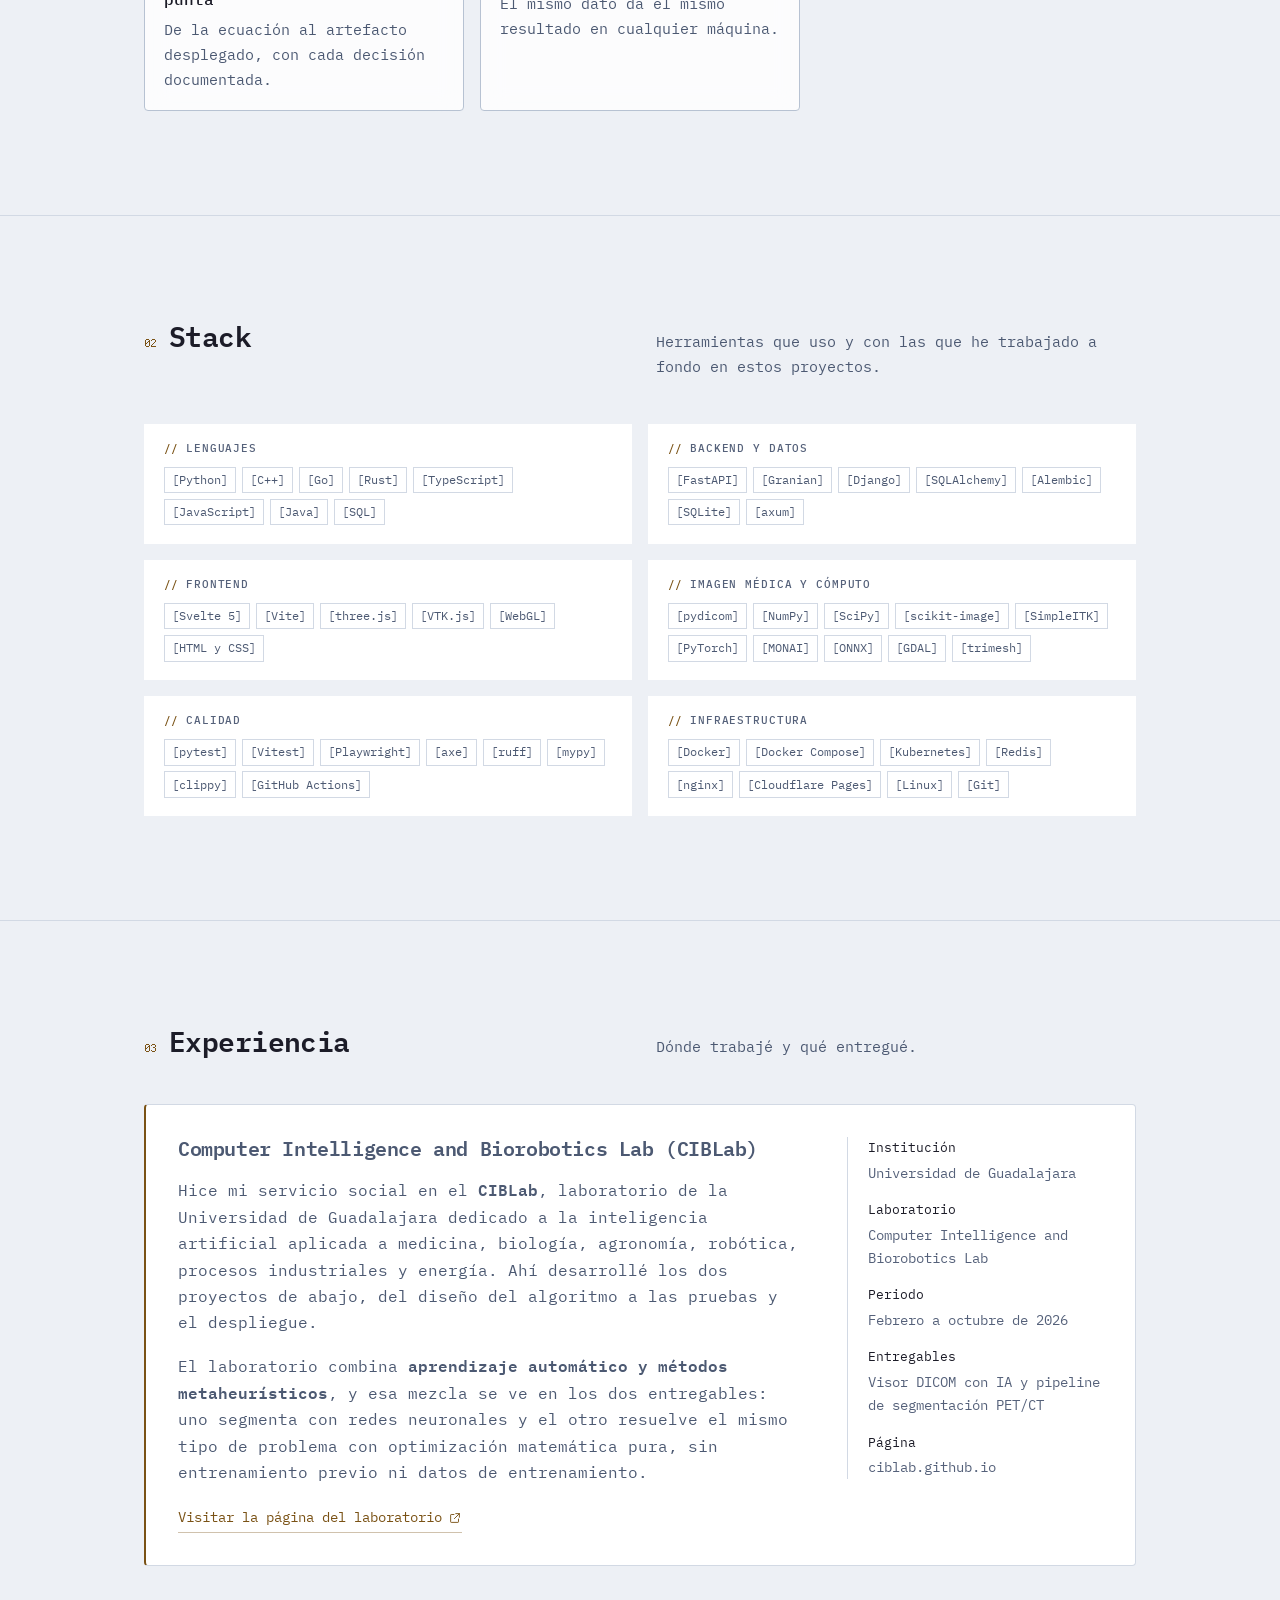
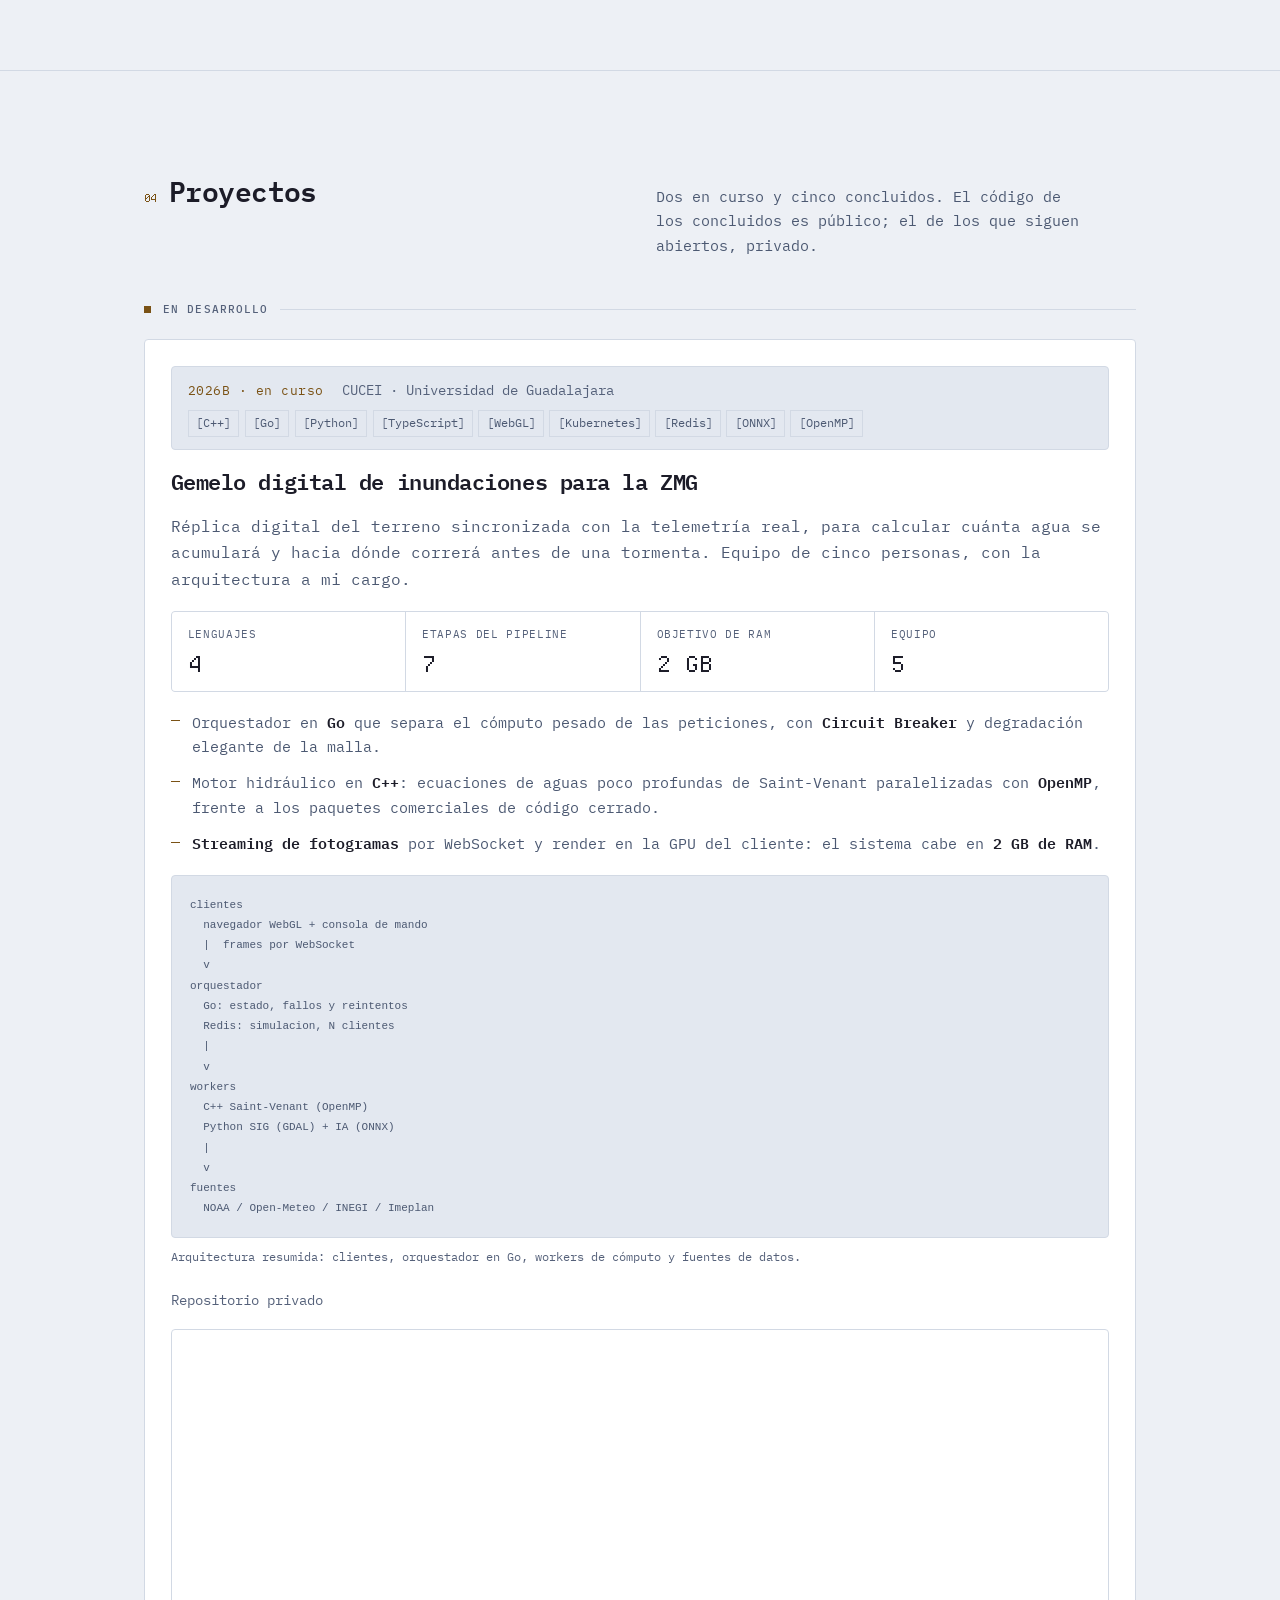
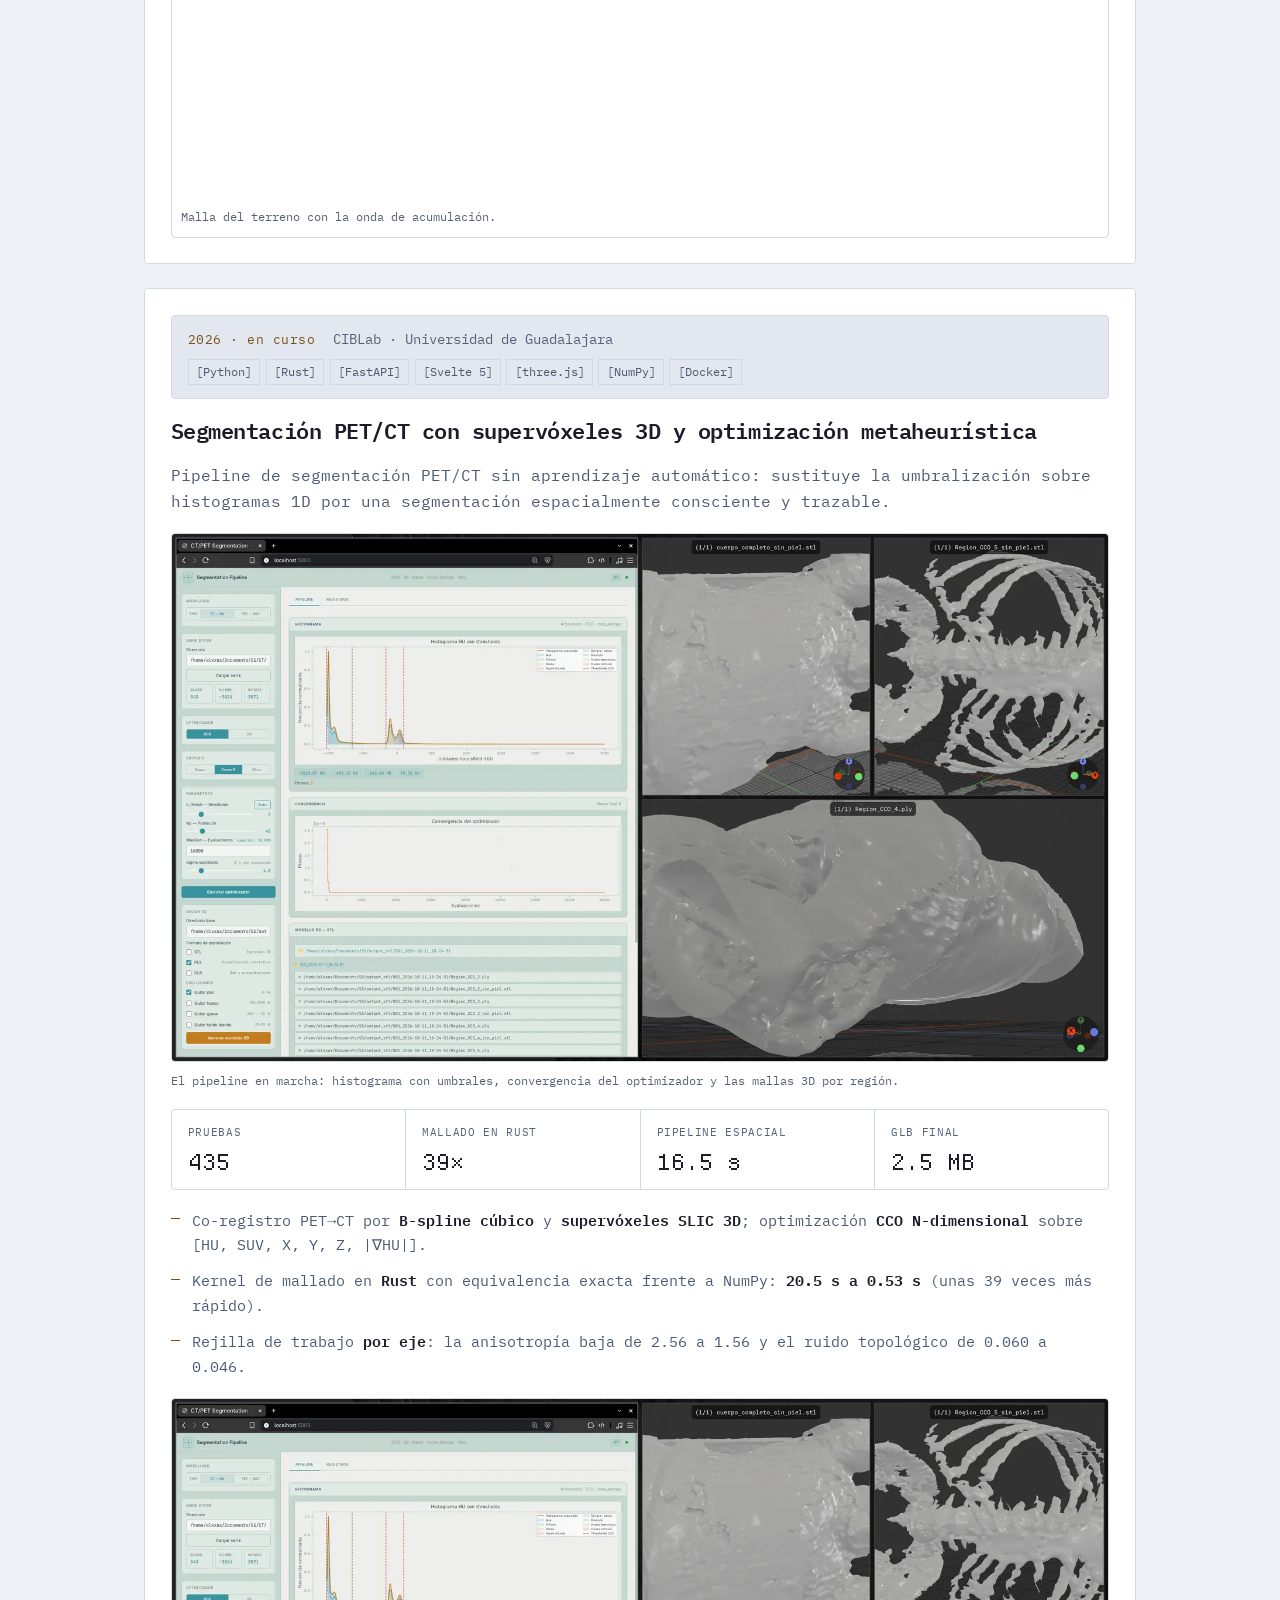
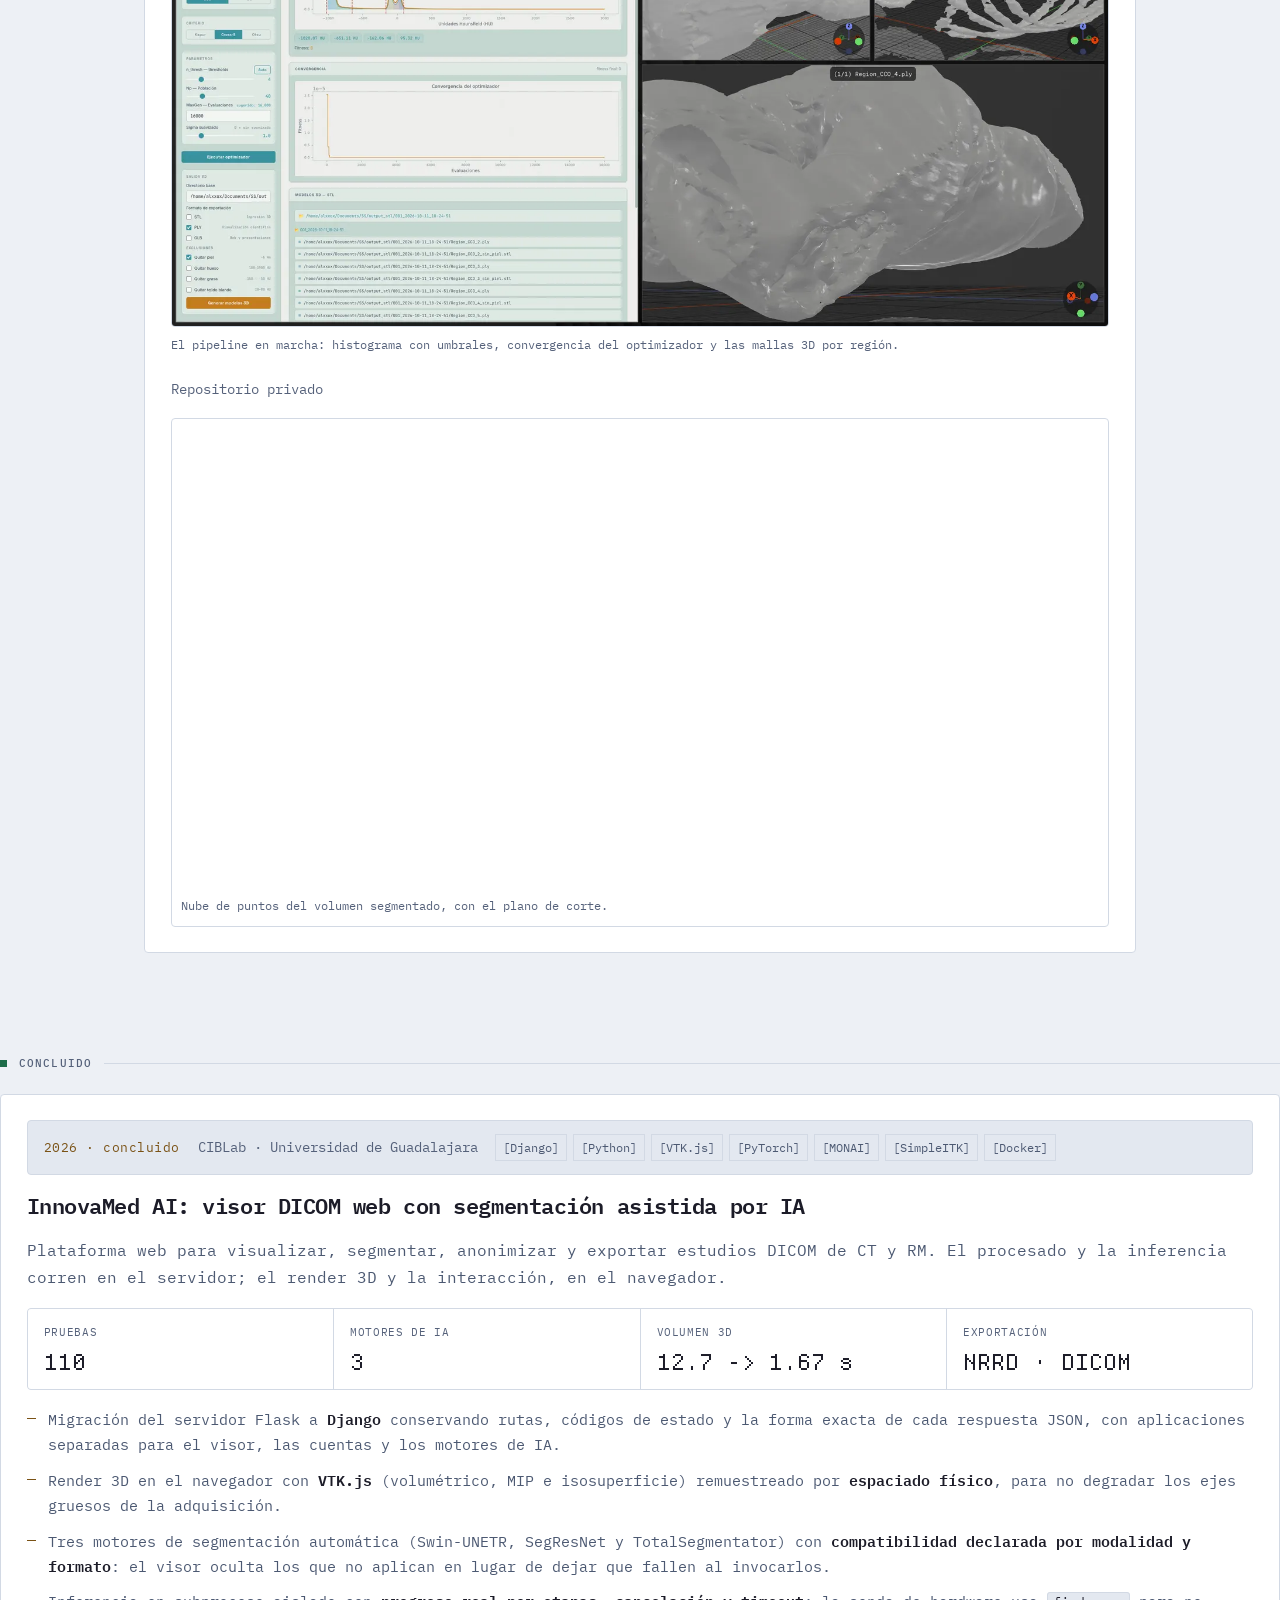
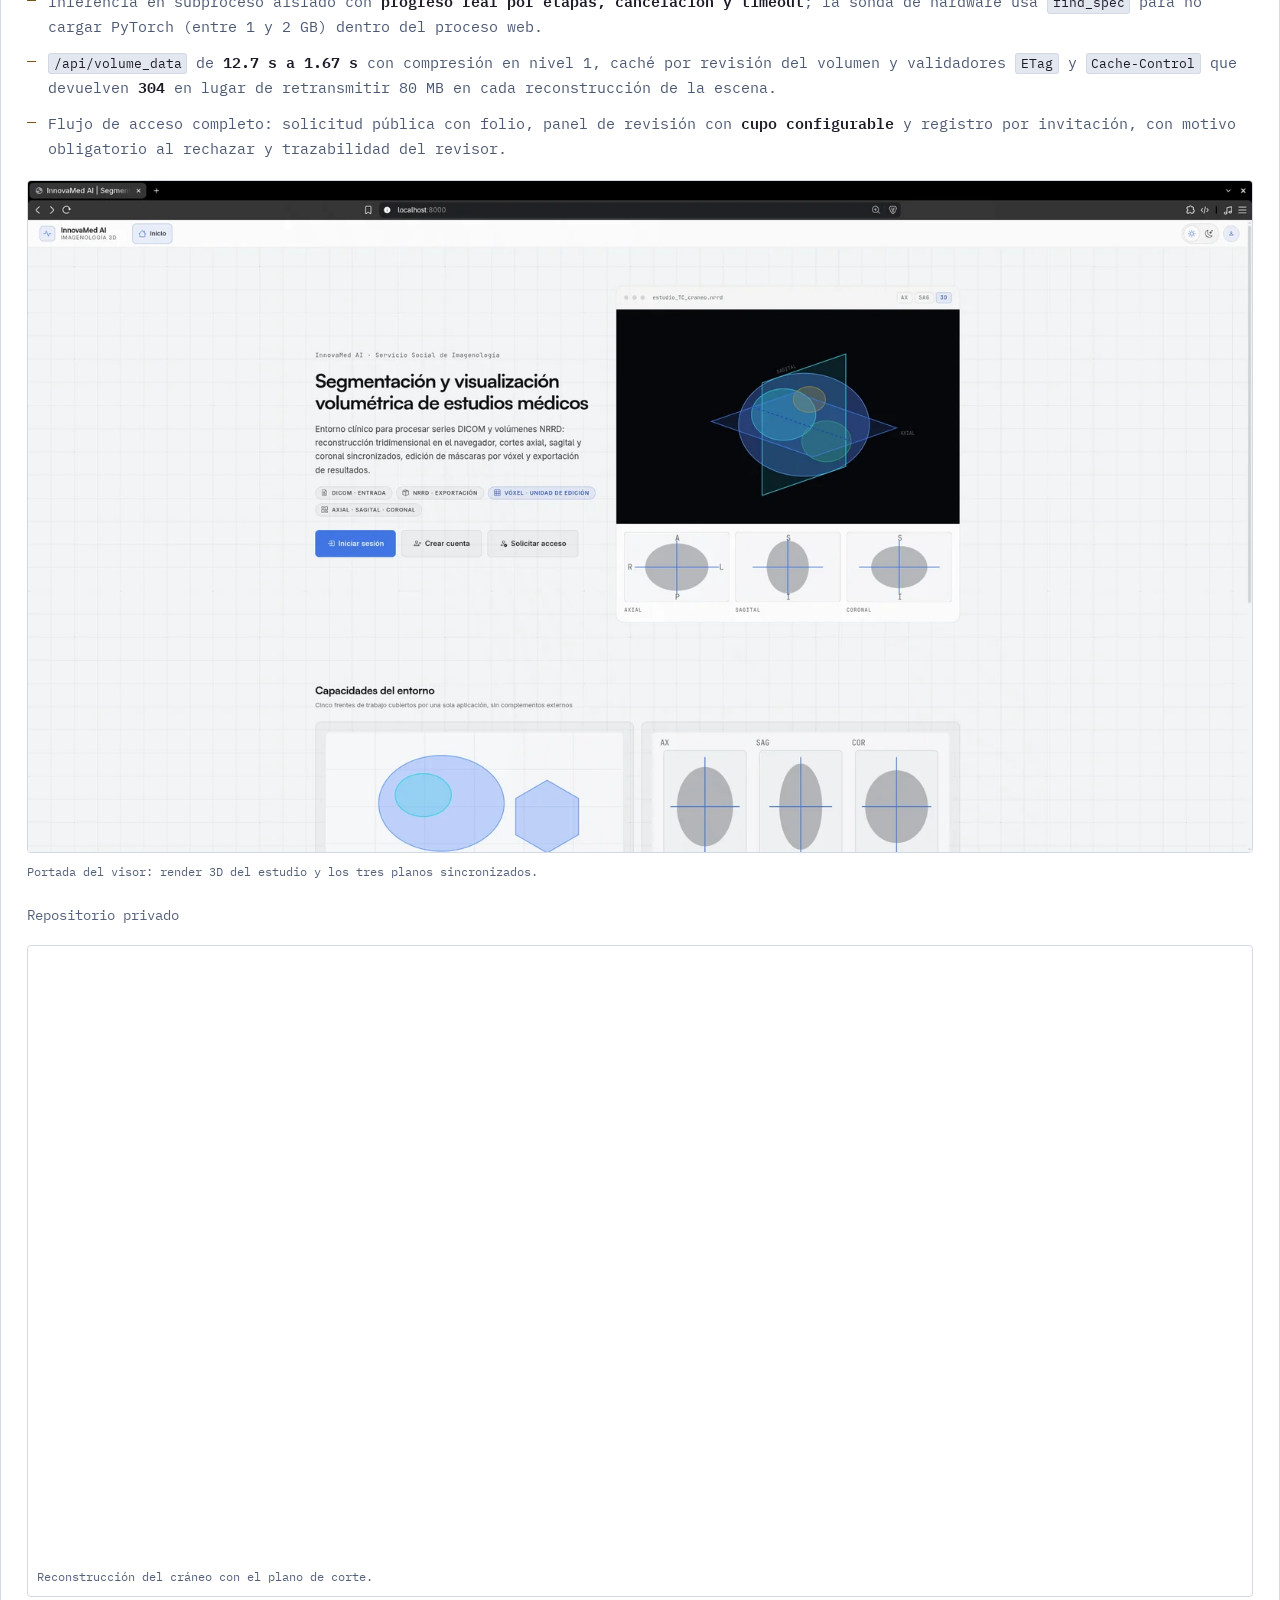
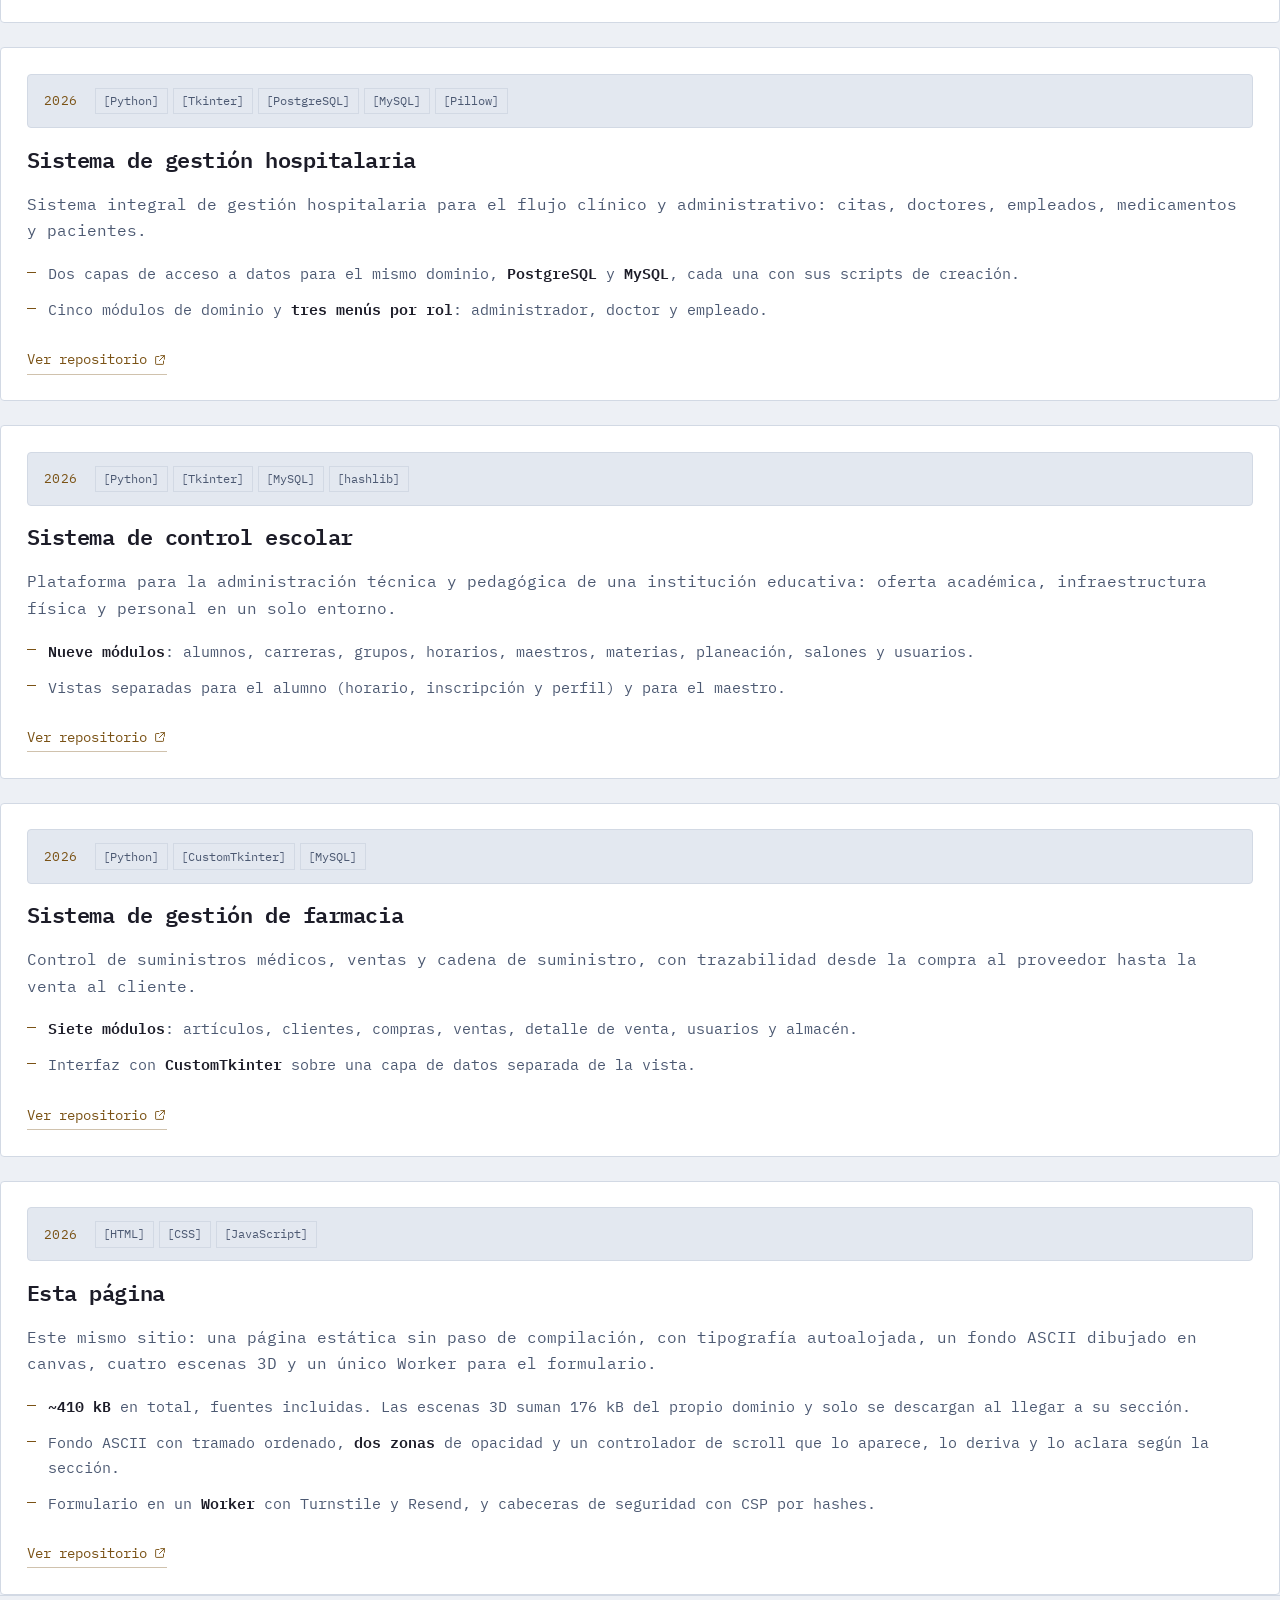
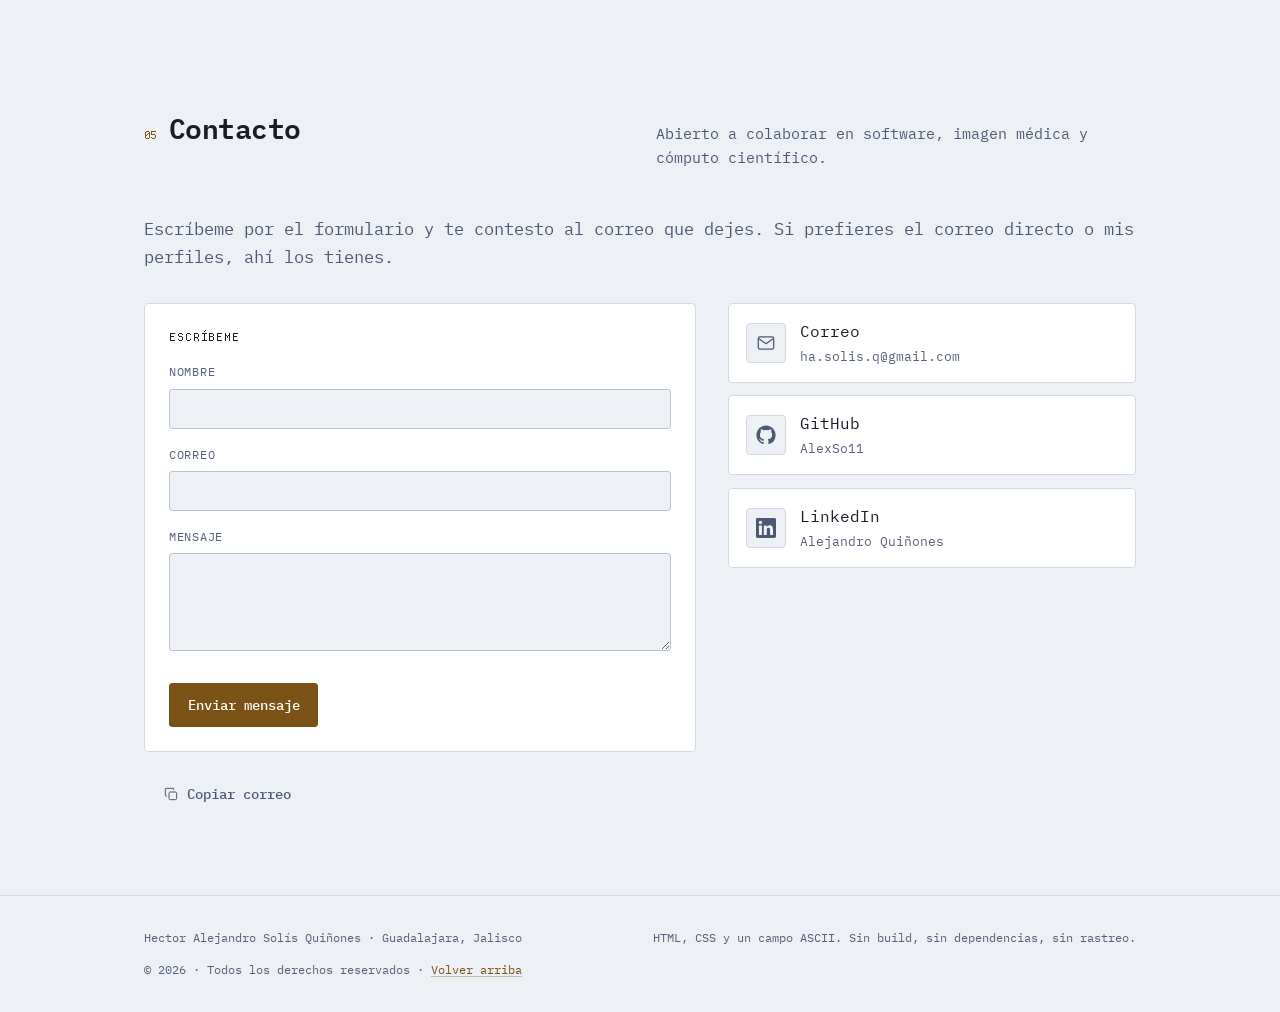
==== commit b5a79d8e: "feat: portada con letras mayores, tarjeta ceñida a su texto y terminal nueva" ====
--- a/index.html
+++ b/index.html
@@ -52,7 +52,7 @@
         </a>
 
         <nav class="nav" aria-label="Secciones">
-          <a href="#principios">principios</a>
+          <a href="#perfil">perfil</a>
           <a href="#stack">stack</a>
 <a href="#experiencia">experiencia</a>
                     <a href="#proyectos">proyectos</a>
@@ -456,8 +456,7 @@
                     </ul>
               </div>
 
-                <div class="project__body"><div class="project__texto">
-                
+                <div class="project__body">
                   <h4 class="project__title">
                     Gemelo digital de inundaciones para la ZMG
                   </h4>
@@ -561,8 +560,7 @@
                   </ul>
               </div>
 
-              <div class="project__body"><div class="project__texto">
-                
+              <div class="project__body">
                 <h4 class="project__title">
                   Segmentación PET/CT con supervóxeles 3D y optimización
                   metaheurística
@@ -688,8 +686,7 @@
                   </ul>
               </div>
 
-              <div class="project__body"><div class="project__texto">
-                
+              <div class="project__body">
                 <h4 class="project__title">
                   InnovaMed AI: visor DICOM web con segmentación asistida por IA
                 </h4>
@@ -841,7 +838,7 @@
               </div>
             </article>
 
-            <article class="project project--compacta">
+            <article class="project">
                             <div class="project__meta">
                 <p class="meta__period">2026</p>
 <ul class="chips">
@@ -883,7 +880,7 @@
               </div>
             </article>
 
-            <article class="project project--compacta">
+            <article class="project">
                             <div class="project__meta">
                 <p class="meta__period">2026</p>
 <ul class="chips">
--- a/assets/css/style.css
+++ b/assets/css/style.css
@@ -322,74 +322,30 @@
   scroll-margin-top: 5.5rem;
 }
 
-/* Se corrige y rediseña con tarjetas individuales, la terminal
-  ya no baja como para reservar un espacio */
-@media (min-width: 1000px) {
-  #principios .wrap {
-    display: block; /* Ya no necesitamos restringir el ancho en 2 columnas principales */
-    width: 100%;
-  }
-
-  #principios .section__head {
-    margin-bottom: 2rem;
-  }
-
-  /* Rejilla de tarjetas una al lado de otra */
-  #principios .principios {
-    grid-column: 1 / -1; /* Ocupa todo el ancho disponible */
+/* En pantalla ancha, Perfil reserva la columna derecha: es el carril por el que
+   baja el terminal. Las columnas y el hueco son exactamente los de la portada,
+   así que el carril coincide con el suyo y el descenso parece intencionado.
+   Sin esto, el terminal aterrizaba encima del texto. */
+@media (min-width: 960px) {
+  #perfil .wrap {
     display: grid;
-    /* Crea columnas automáticas de mínimo 280px que se adaptan al ancho */
-    grid-template-columns: repeat(auto-fit, minmax(245px, 1fr));
-    gap: 0.8rem; /* Espacio/separación entre cada tarjeta */
-  }
-}
-
-/* Estilo individual para que cada principio sea una tarjeta con efecto blur */
-/* Contenedor en cuadrícula flexible de lado a lado */
-#principios .principios {
-  display: grid;
-  grid-template-columns: repeat(auto-fit, minmax(245px, 1fr));
-  gap: 0.8rem;
-  width: 100%;
-}
-
-/* Tarjeta individual con efecto Blur y variables del tema */
-#principios .principios > * {
-  background: var(--glass);
-  backdrop-filter: blur(12px);
-  -webkit-backdrop-filter: blur(12px);
-  border: 1px solid var(--line);
-  border-radius: 8px;
-  padding: 0.8rem;
-  box-sizing: border-box;
-  box-shadow: 0 4px 20px var(--shadow);
-  transition: border-color 0.25s ease, transform 0.25s ease;
-}
-
-/* Efecto Hover sutil en la tarjeta */
-#principios .principios > *:hover {
-  border-color: var(--accent-line);
-  transform: translateY(-2px);
-}
-
-/* Tipografía dentro de las tarjetas */
-#principios .principios h3,
-#principios .principios h4 {
-  color: var(--fg);
-  margin-bottom: 0.5rem;
-}
-
-#principios .principios p {
-  color: var(--fg-2);
-  font-size: 0.92rem;
-  line-height: 1.5;
+    grid-template-columns: minmax(0, 1.05fr) minmax(0, 0.95fr);
+    column-gap: clamp(2rem, 5vw, 3.5rem);
+  }
+
+  #perfil .section__head {
+    grid-column: 1 / -1;
+  }
+
+  #perfil .prose {
+    grid-column: 1;
+  }
 }
 
 /* Portada: la sección ocupa la pantalla entera, así que al centrarla no se ve
    nada de la anterior. Se usa min-height y no height para que en ventanas
    bajas el contenido empuje y se pueda desplazar en vez de recortarse. */
 .section--portada {
-  position: relative;
   display: grid;
   align-content: center;
   min-height: 100vh;
@@ -1101,22 +1057,6 @@
   gap: clamp(1rem, 2.2vw, 1.5rem);
 }
 
-/* Las tres de gestión son la excepción a una tarjeta por fila: su contenido es
-   corto y comparten fila. Las otras dos siguen ocupando el ancho completo. */
-@media (min-width: 1000px) {
-  .projects__group--done .projects__grid {
-    grid-template-columns: repeat(3, minmax(0, 1fr));
-  }
-
-  .projects__group--done .project {
-    grid-column: 1 / -1;
-  }
-
-  .projects__group--done .project--compacta {
-    grid-column: auto;
-  }
-}
-
 /* Tarjeta con borde propio en lugar de celdas que comparten línea: así una
    fila incompleta deja fondo de página y no un hueco con marco. */
 .project {
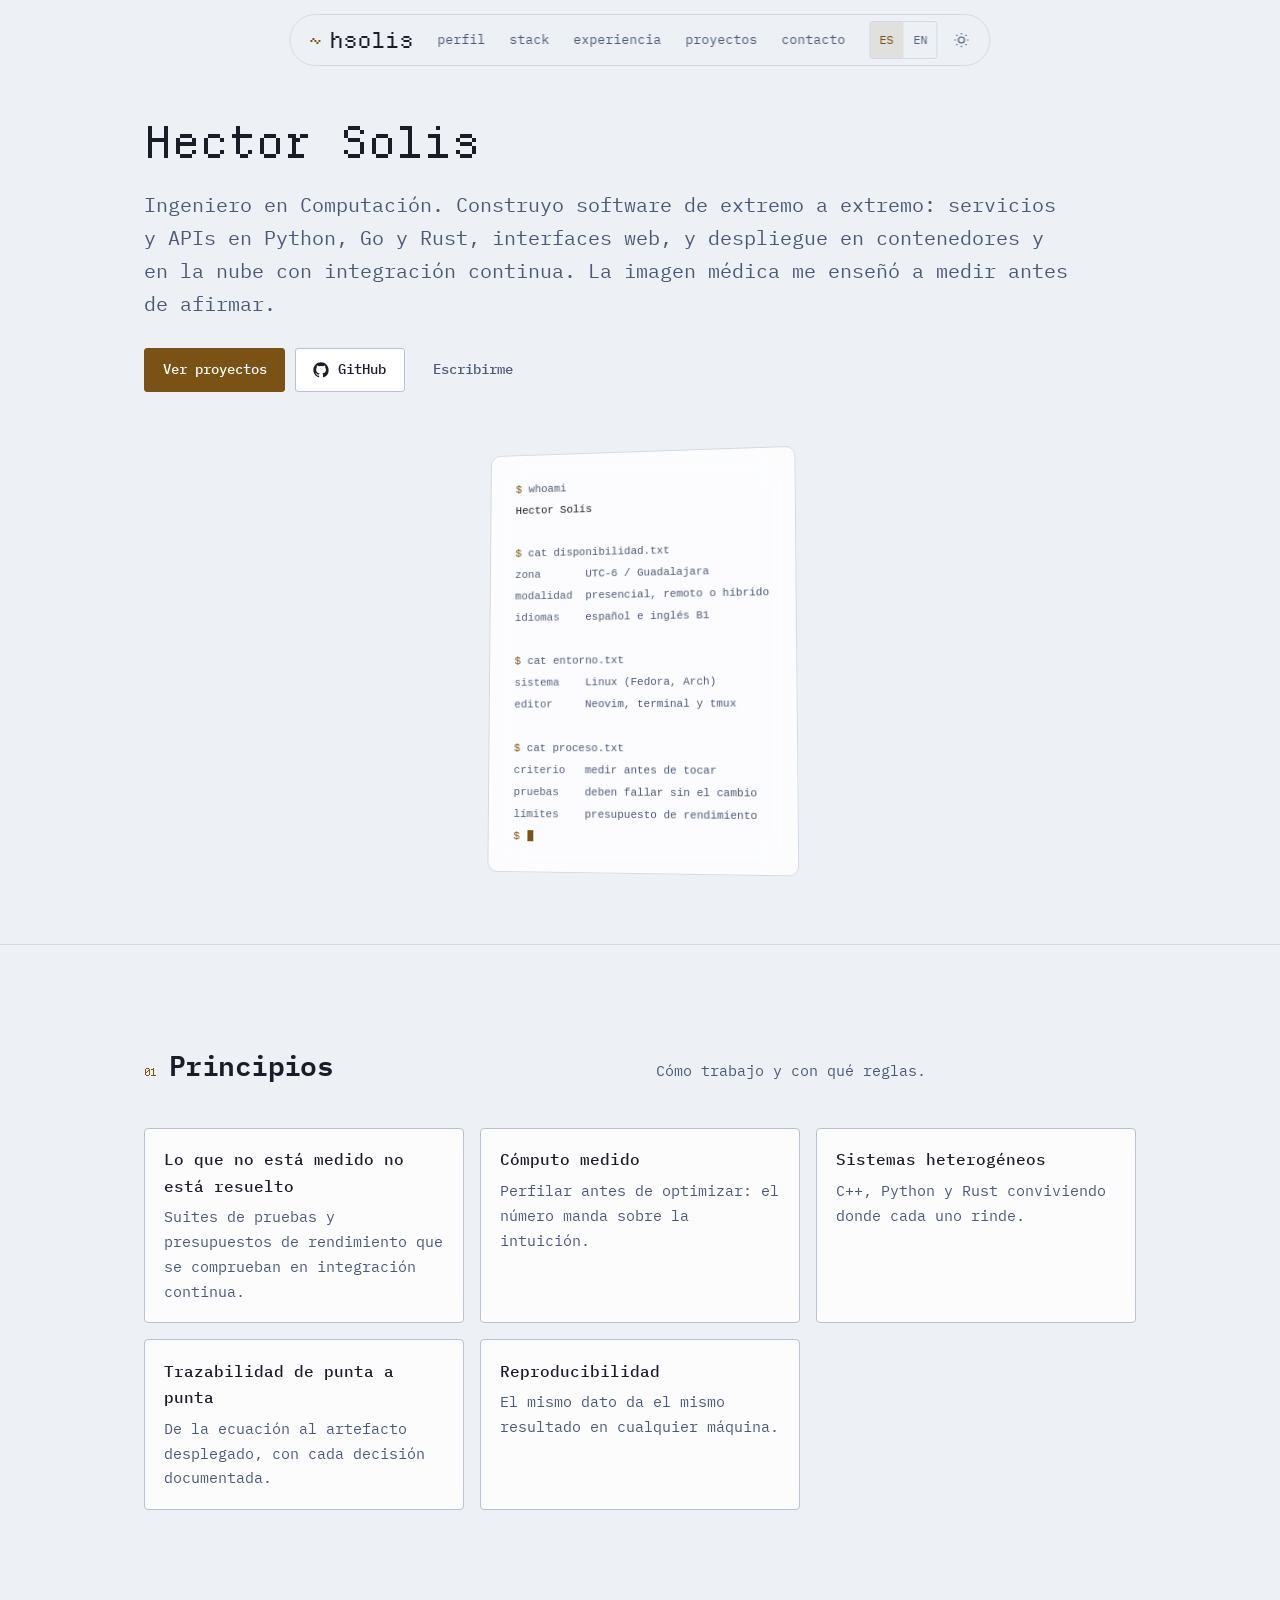
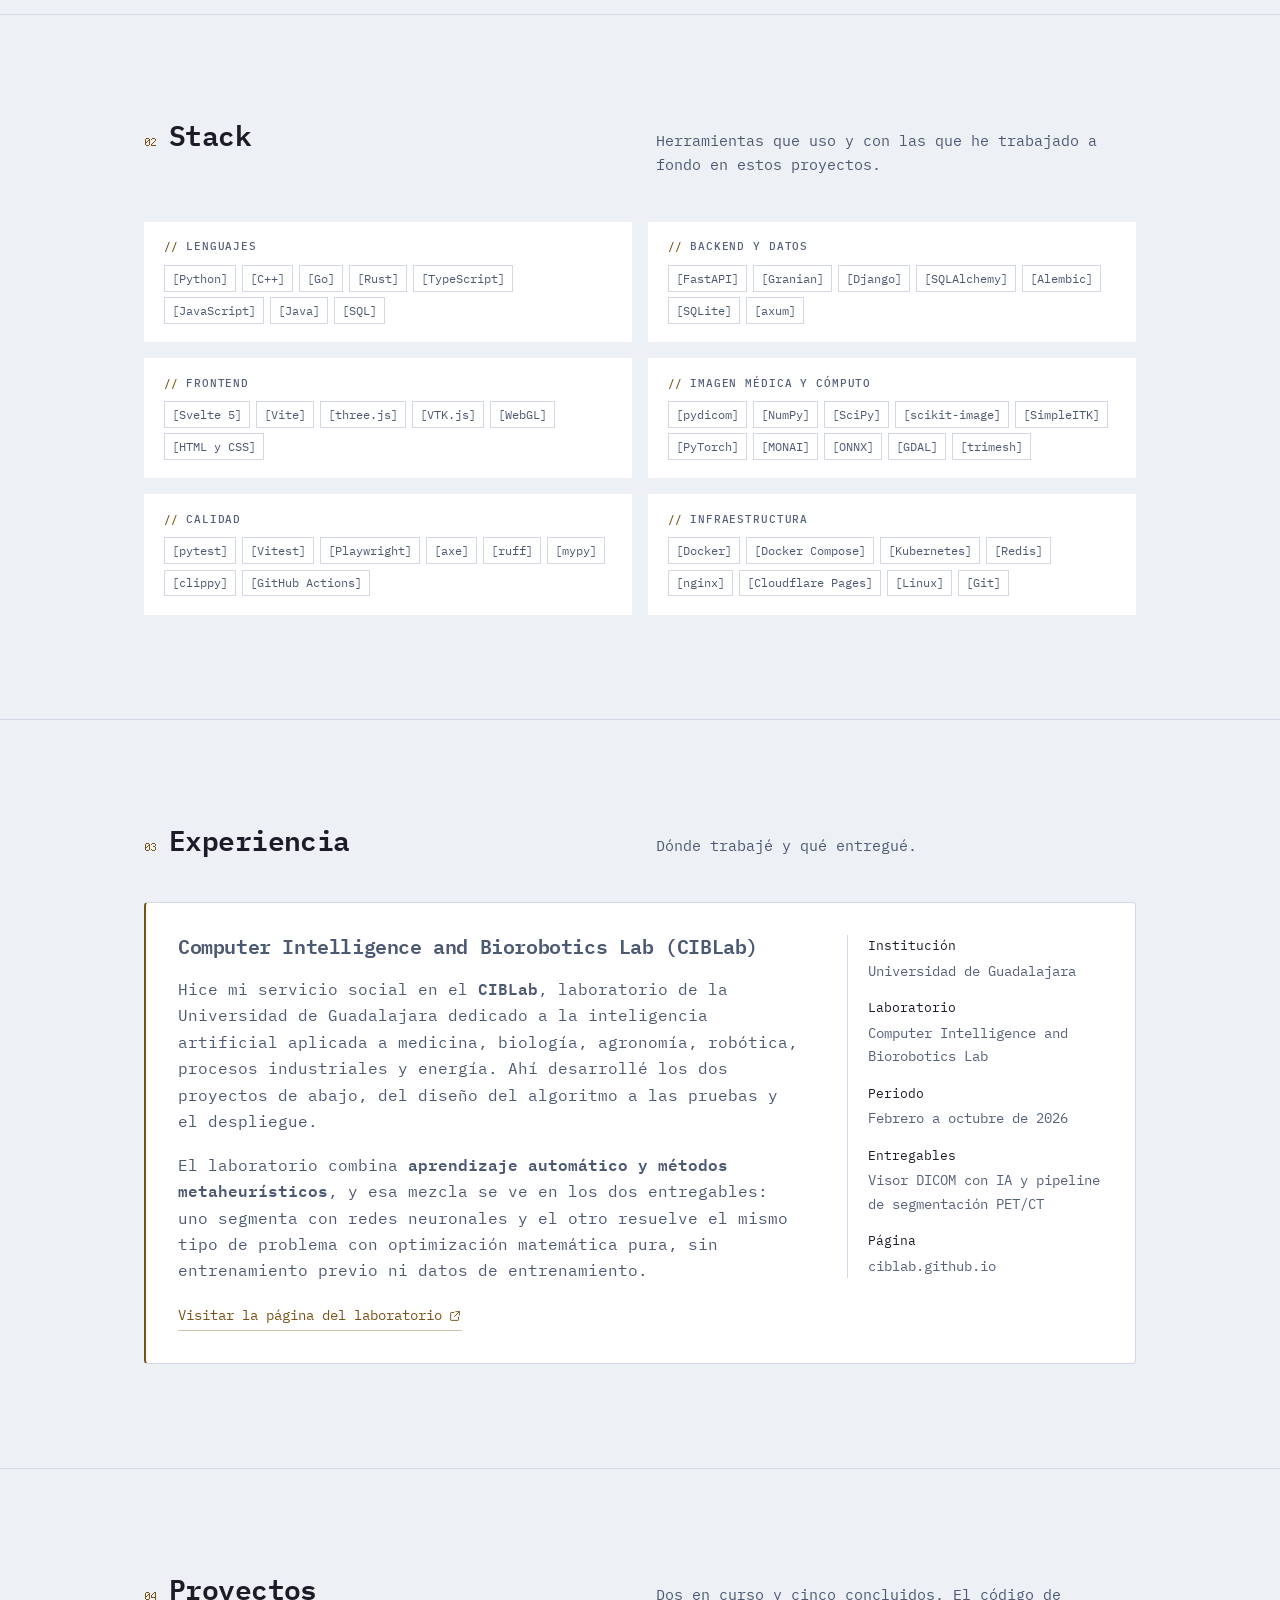
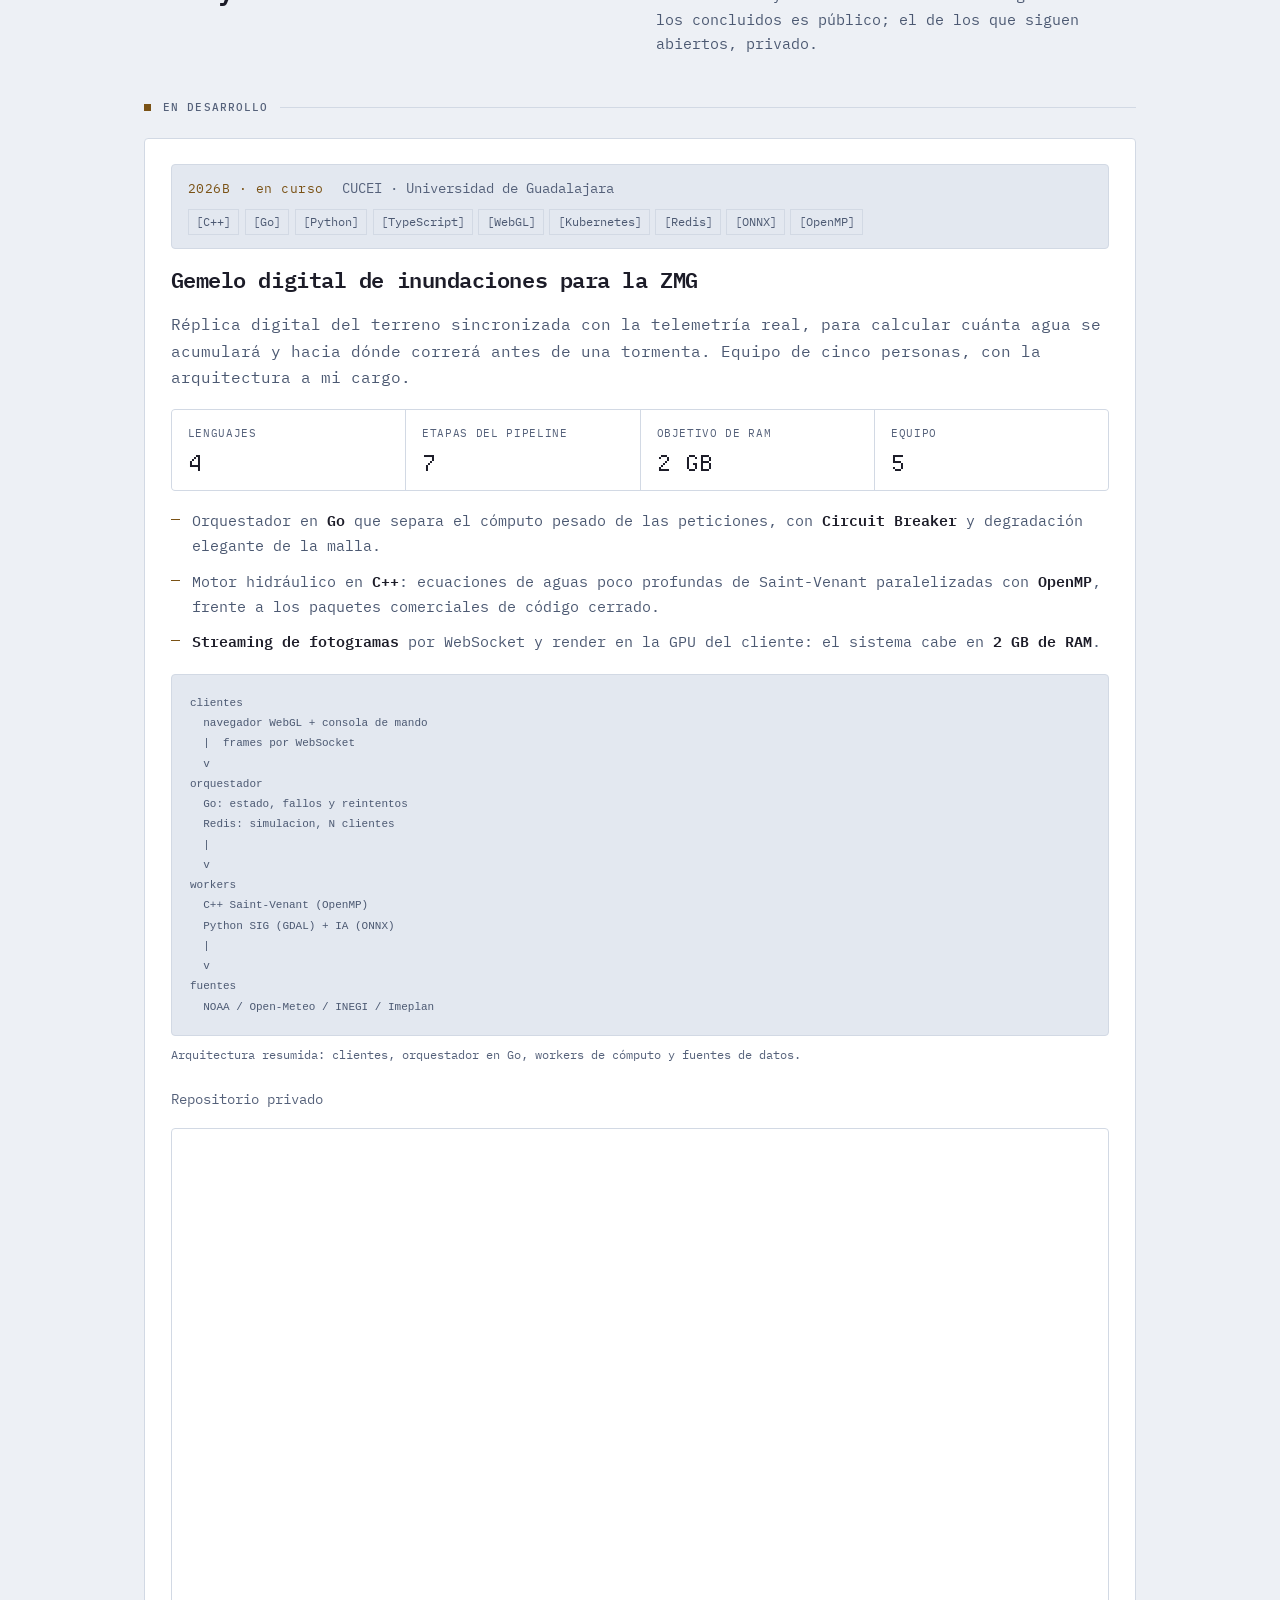
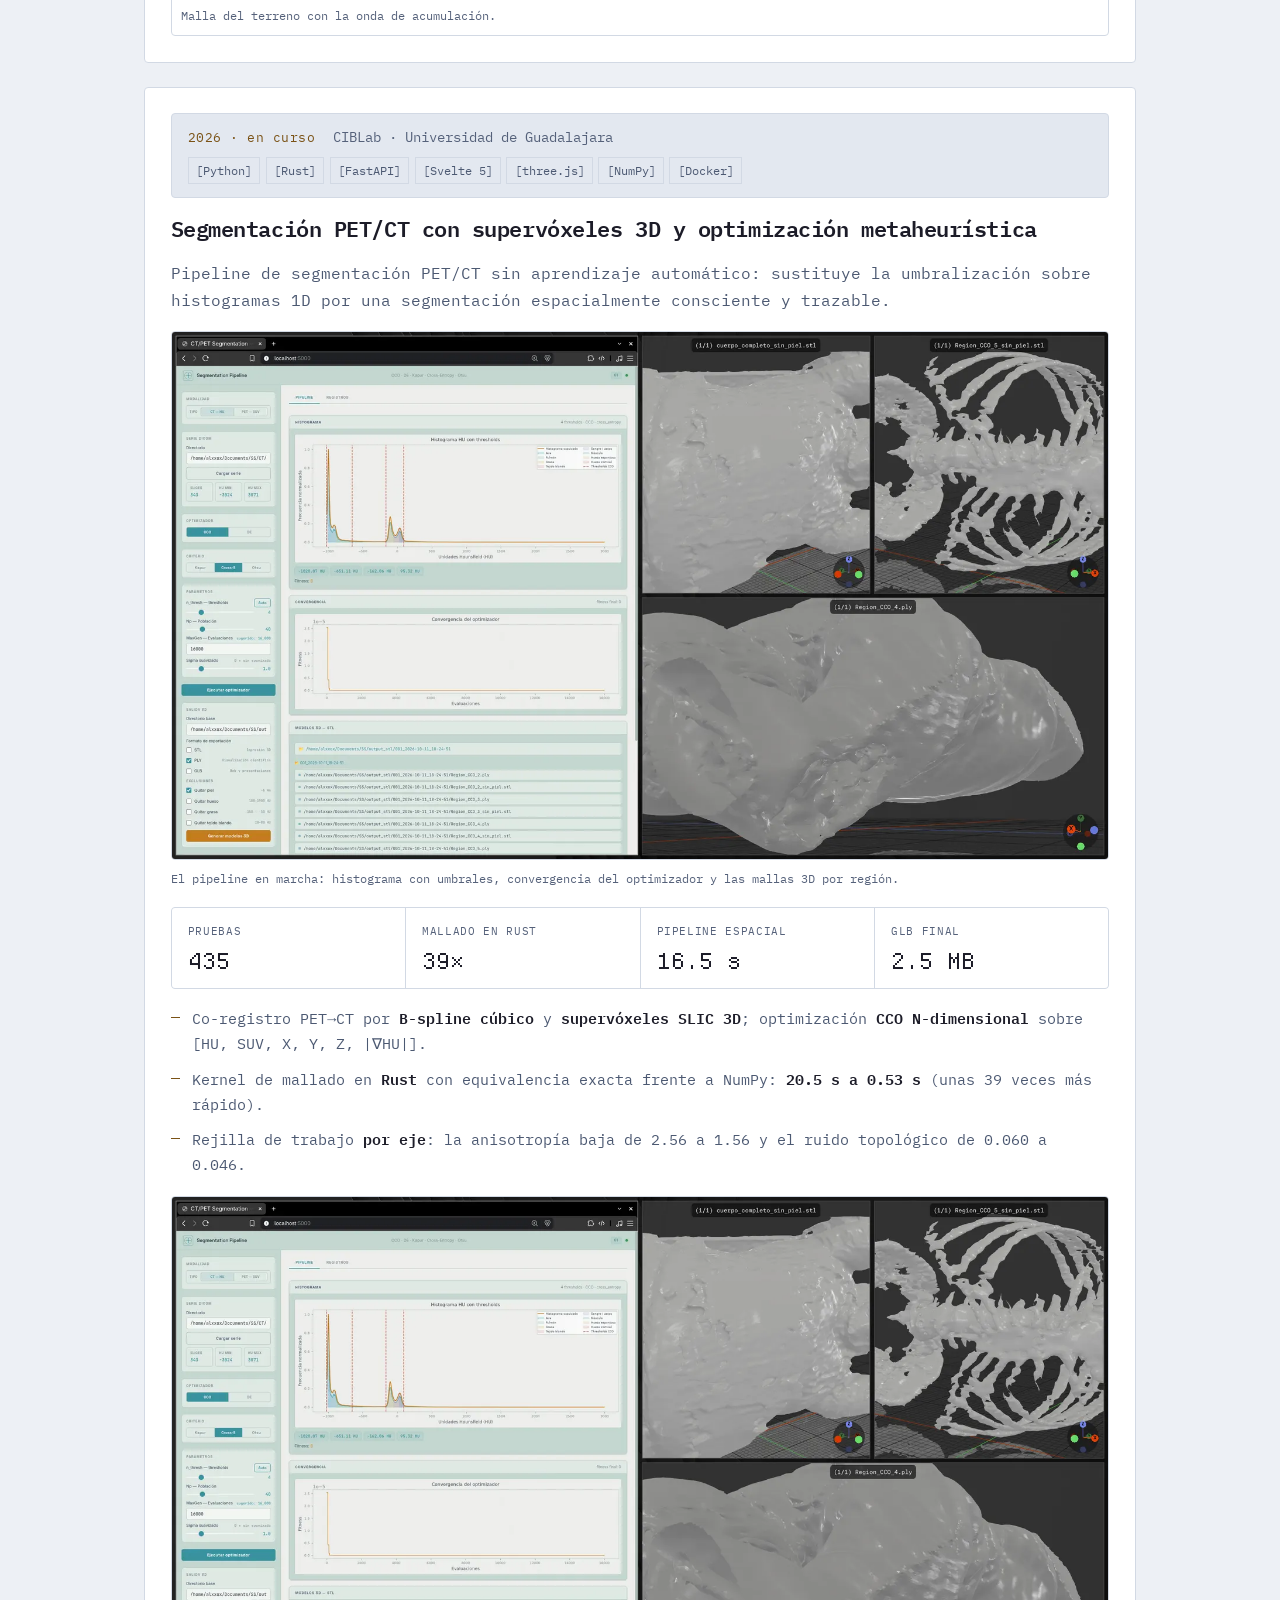
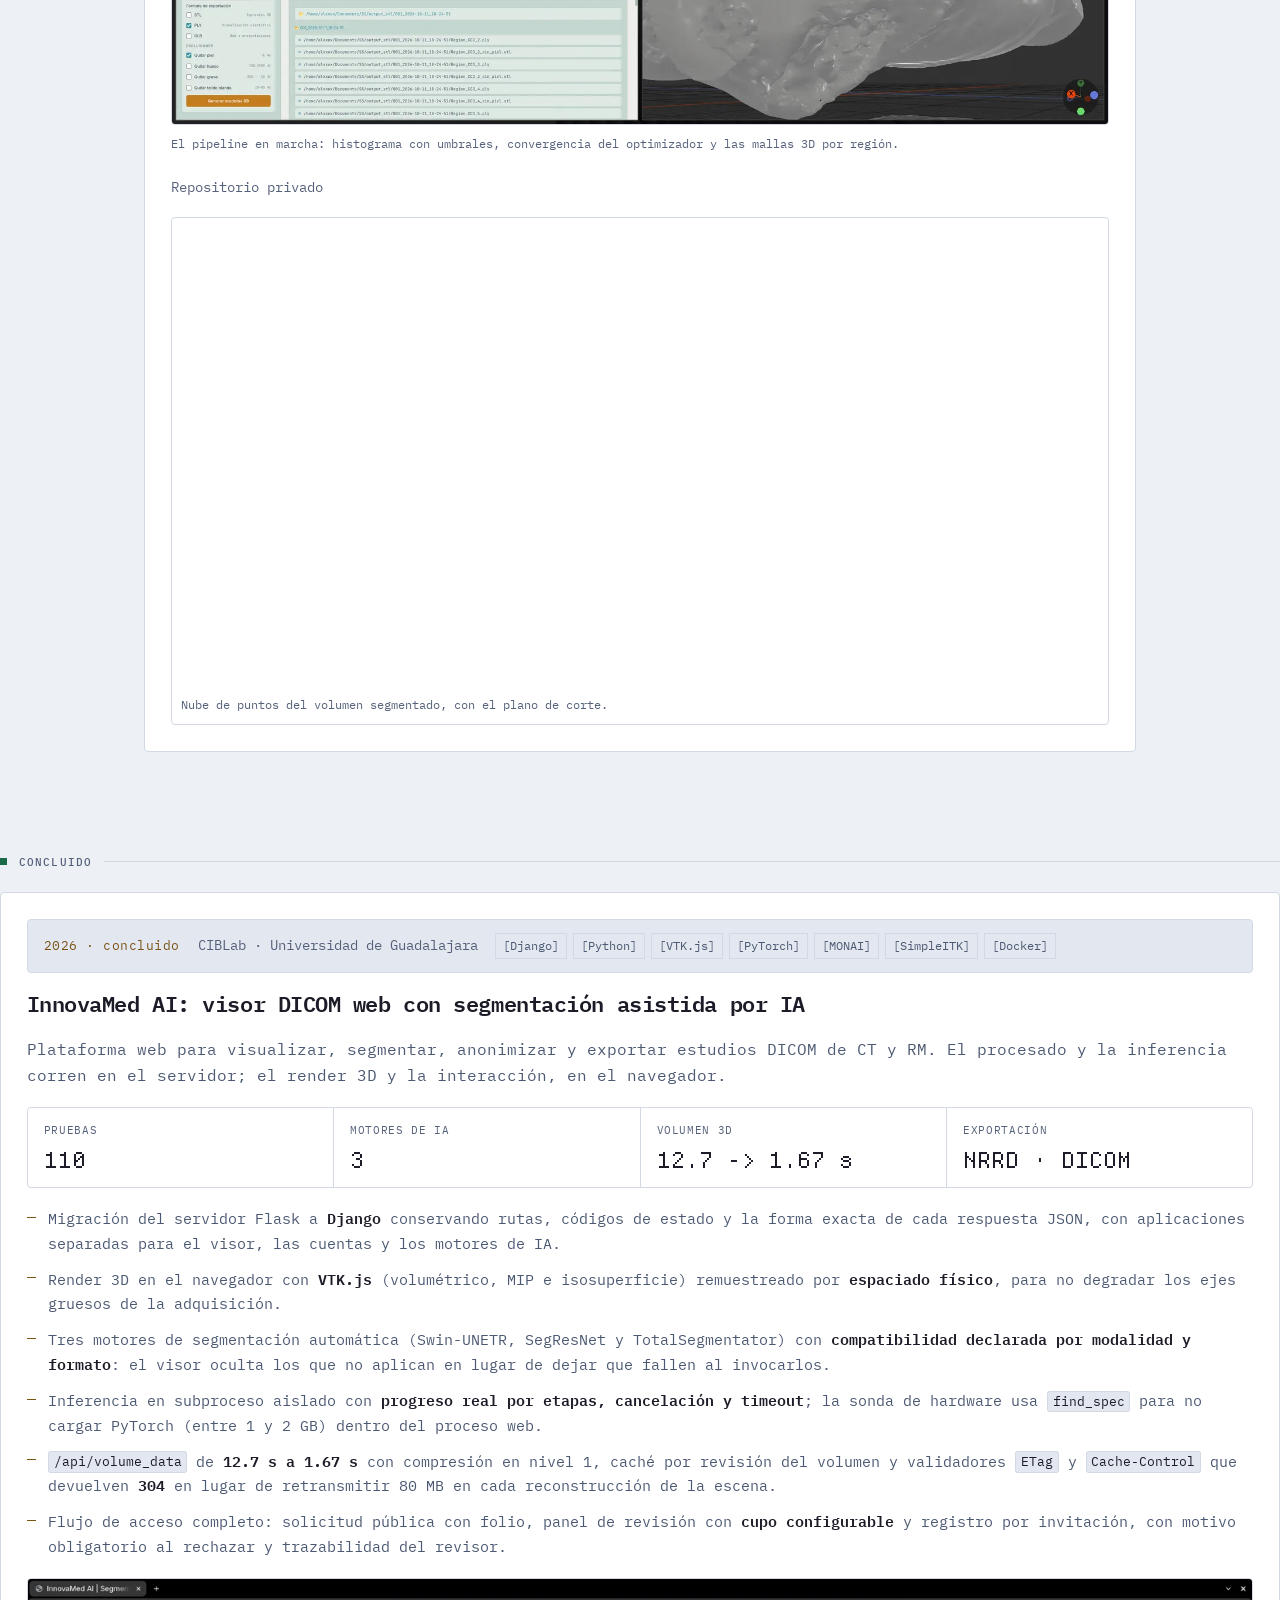
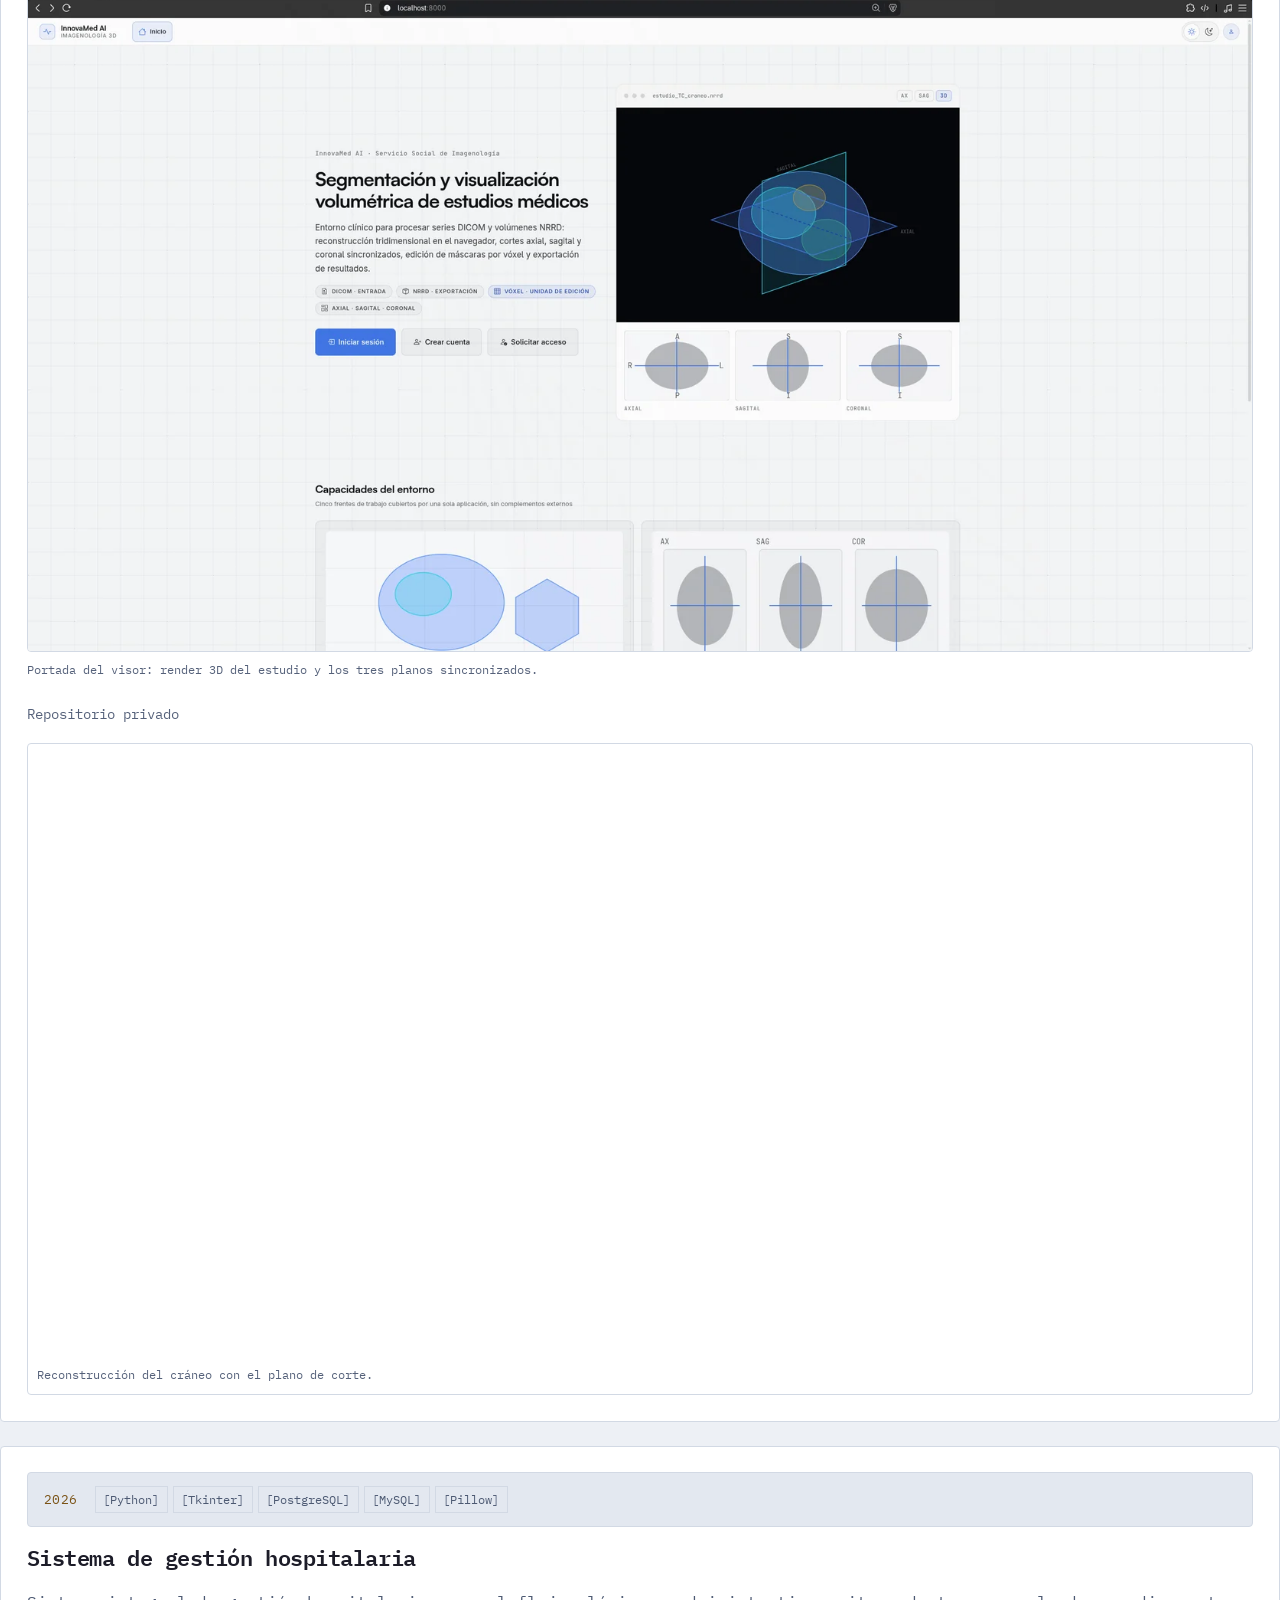
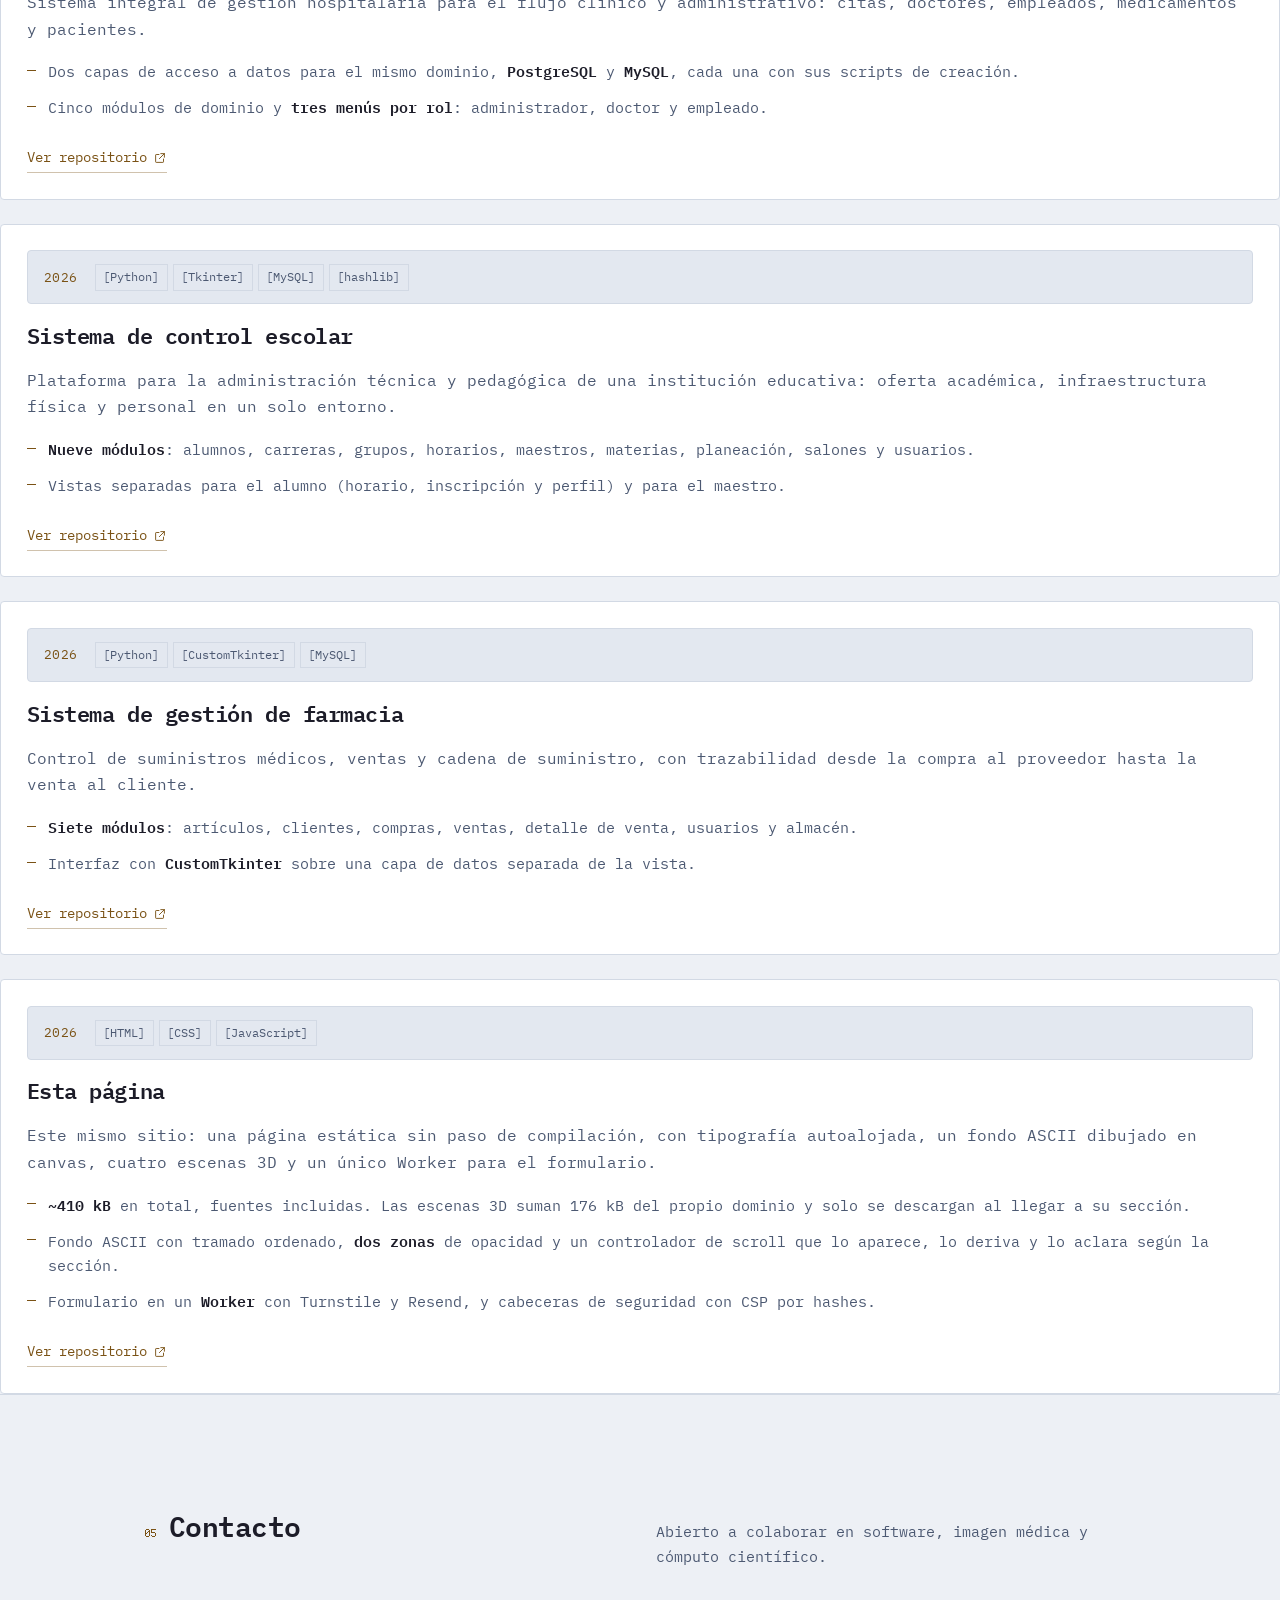
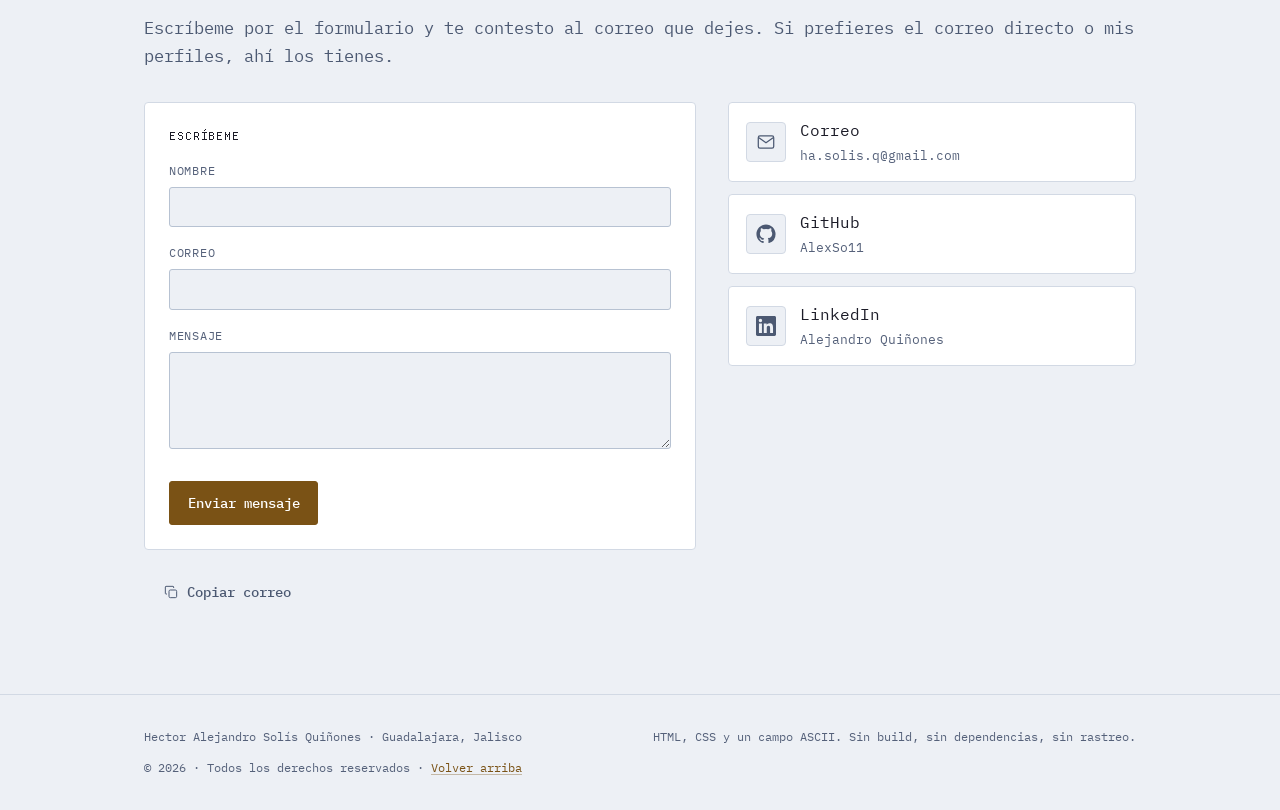
==== commit 6b3d3b7a: "feat: escenas 3D con Three.js servido desde el propio dominio, con aviso si no carga" ====
--- a/index.html
+++ b/index.html
@@ -110,18 +110,15 @@
     <main id="main">
       <section class="hero" id="top" data-reveal-group>
         <div class="wrap hero__in">
-          <div class="hero__copy">
+          <div>
             <h1 class="hero__name" data-reveal>
               <span>Hector Solis</span>
             </h1>
-                        <p class="hero__title" data-reveal>Ingeniero en Computación</p>
-            <p class="hero__lead" data-reveal>
-              Construyo sistemas escalables, APIs de alto rendimiento y soluciones
-              de cómputo científico. Especializado en arquitectura de software,
-              procesamiento de datos e imagen médica 3D.
-            </p>
-            <p class="hero__claim" data-reveal>
-              Sistemas medidos, software trazable y código con rigor de ingeniería.
+            <p class="hero__role" data-reveal>
+              Ingeniero en Computación. Construyo software de extremo a extremo:
+              servicios y APIs en Python, Go y Rust, interfaces web, y despliegue
+              en contenedores y en la nube con integración continua. La imagen
+              médica me enseñó a medir antes de afirmar.
             </p>
             <div class="hero__actions" data-reveal>
               <a class="btn btn--primary" href="#proyectos">Ver proyectos</a>
--- a/assets/css/style.css
+++ b/assets/css/style.css
@@ -28,14 +28,6 @@
   unicode-range: U+0000-00FF, U+0131, U+0152-0153, U+02BB-02BC, U+02C6, U+02DA,
     U+02DC, U+0304, U+0308, U+0329, U+2000-206F, U+20AC, U+2122, U+2191, U+2193,
     U+2212, U+2215, U+FEFF, U+FFFD;
-}
-
-@font-face {
-  font-family: "IBM Plex Mono";
-  src: url("../fonts/ibm-plex-mono-400-italic.woff2") format("woff2");
-  font-weight: 400;
-  font-style: italic;
-  font-display: swap;
 }
 
 @font-face {
@@ -680,8 +672,7 @@
 
 @media (min-width: 720px) {
   .hero__name {
-    /* 55 px: múltiplo de 11, que es donde la tipografía de píxeles es nítida. */
-    font-size: 55px;
+    font-size: 44px;
   }
 }
 
@@ -689,29 +680,10 @@
   display: block;
 }
 
-.hero__title {
-  margin-top: 0.85rem;
-  color: var(--fg);
-  font-family: var(--font-display);
-  /* Múltiplo de 11: a 16 px los glifos salen borrosos, así que no hay término
-     medio entre 22 y 33. */
-  font-size: 33px;
-  line-height: 1.25;
-}
-
-.hero__lead {
+.hero__role {
   margin-top: 1.25rem;
-  font-size: clamp(1.125rem, 2.4vw, 1.375rem);
+  font-size: clamp(1.0625rem, 2.2vw, 1.25rem);
   color: var(--fg-2);
-}
-
-.hero__claim {
-  margin-top: 1.5rem;
-  color: var(--accent);
-  font-size: clamp(1.125rem, 2.2vw, 1.25rem);
-  /* Cursiva de verdad: hasta ahora no había ninguna cara italic declarada, así
-     que el navegador inclinaba la redonda y apenas se notaba. */
-  font-style: italic;
 }
 
 .hero__actions {
@@ -722,6 +694,13 @@
 }
 
 /* 8. Terminal -------------------------------------------------------------- */
+
+/* El envoltorio existe para que el controlador de scroll mueva el terminal con
+   su propio transform sin pisar la inclinación 3D de dentro, y para que la
+   entrada por scroll no tenga que compartir transform con nadie. */
+.terminal-lag {
+  will-change: transform;
+}
 
 .terminal {
   position: relative;
@@ -744,18 +723,9 @@
   overflow: hidden;
   color: var(--fg-2);
   font-family: var(--font-display);
-  font-size: 18px;
-  line-height: 1.55;
+  font-size: 11px;
+  line-height: 2;
   white-space: normal;
-}
-
-/* En una ventana baja, 17 líneas a 22 px no caben. Se baja a 11 px, que también
-   es nítido, en lugar de deformar la rejilla de píxeles con un tamaño suelto. */
-@media (max-height: 800px) {
-  .terminal__body {
-    font-size: 11px;
-    line-height: 2;
-  }
 }
 
 .terminal__body .tl {
@@ -1654,8 +1624,8 @@
 }
 
 .js .terminal__body .tl {
-  animation: tecleo calc(var(--chars, 1) * 34ms) steps(var(--chars, 1))
-    calc(var(--i, 0) * 150ms) both;
+  animation: tecleo calc(var(--chars, 1) * 22ms) steps(var(--chars, 1))
+    calc(var(--i, 0) * 110ms) both;
 }
 
 /* La entrada del terminal es el propio tecleo, así que solo necesita aparecer:
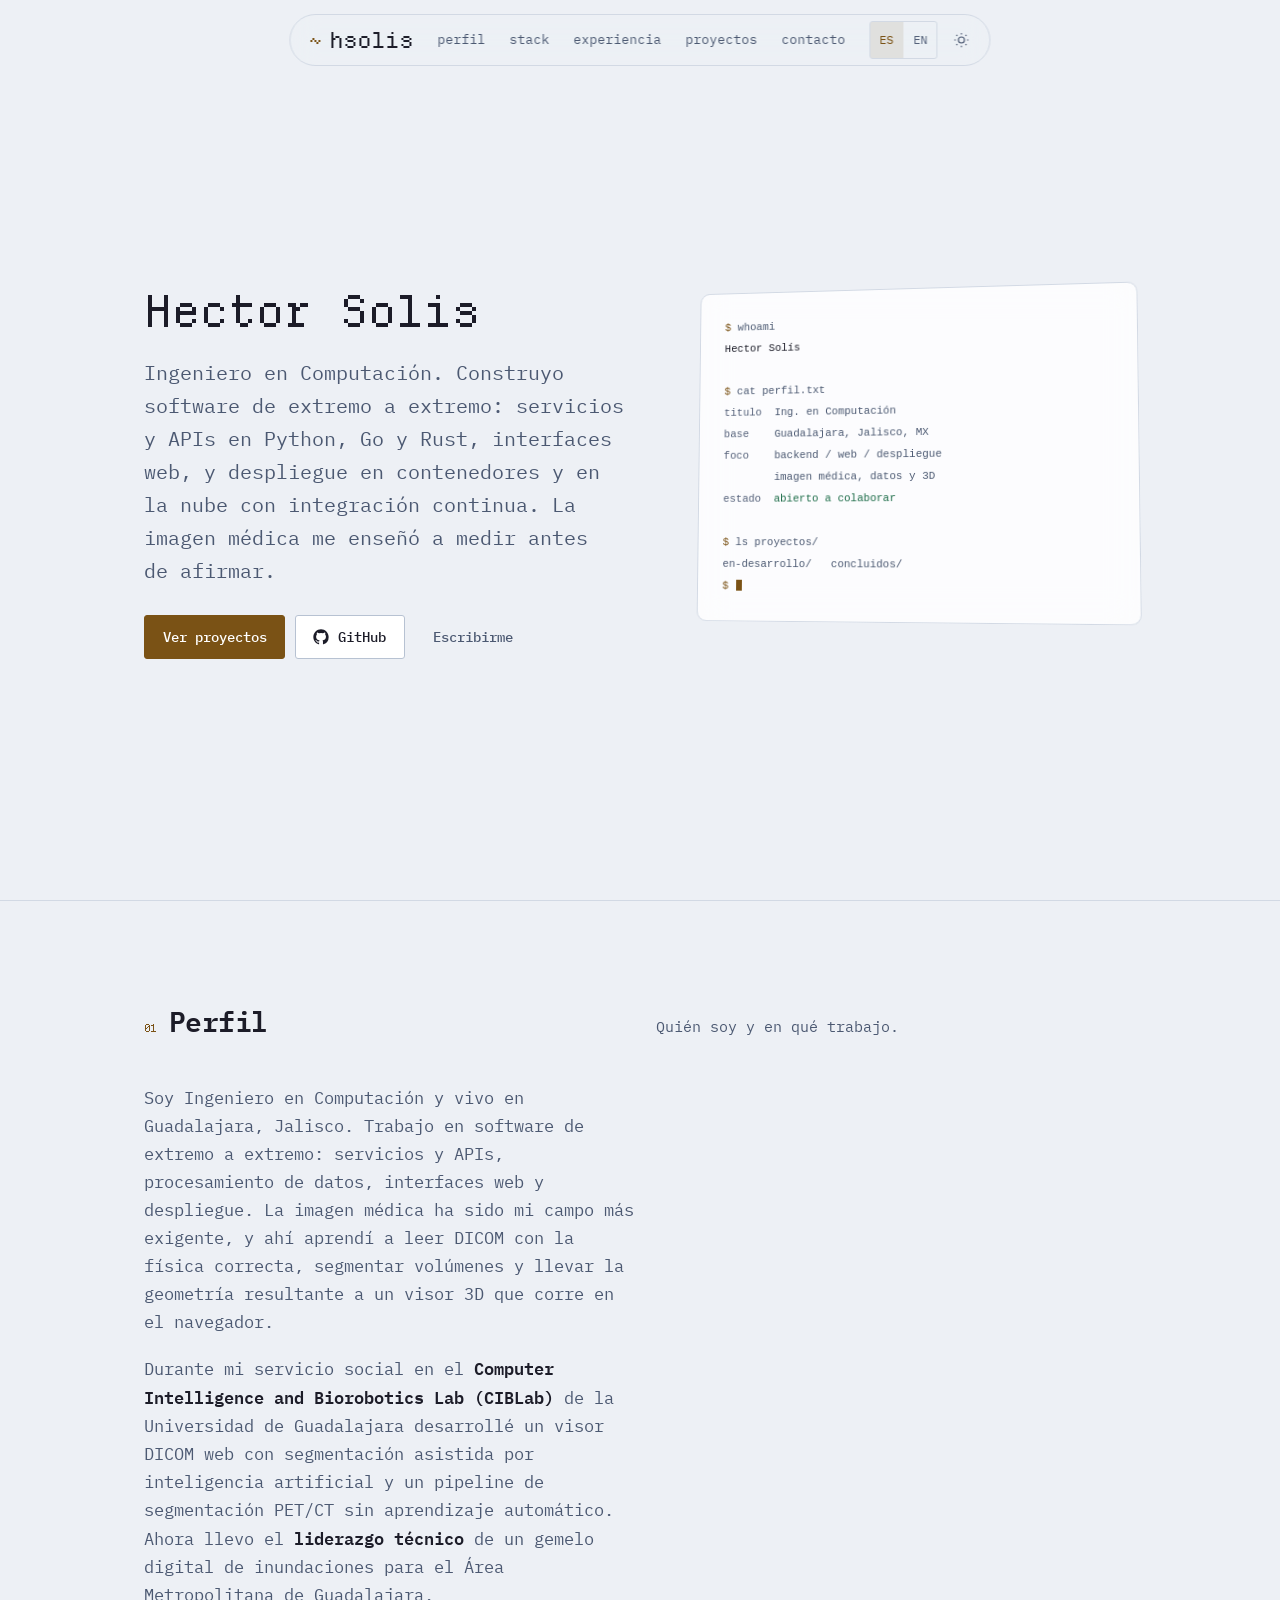
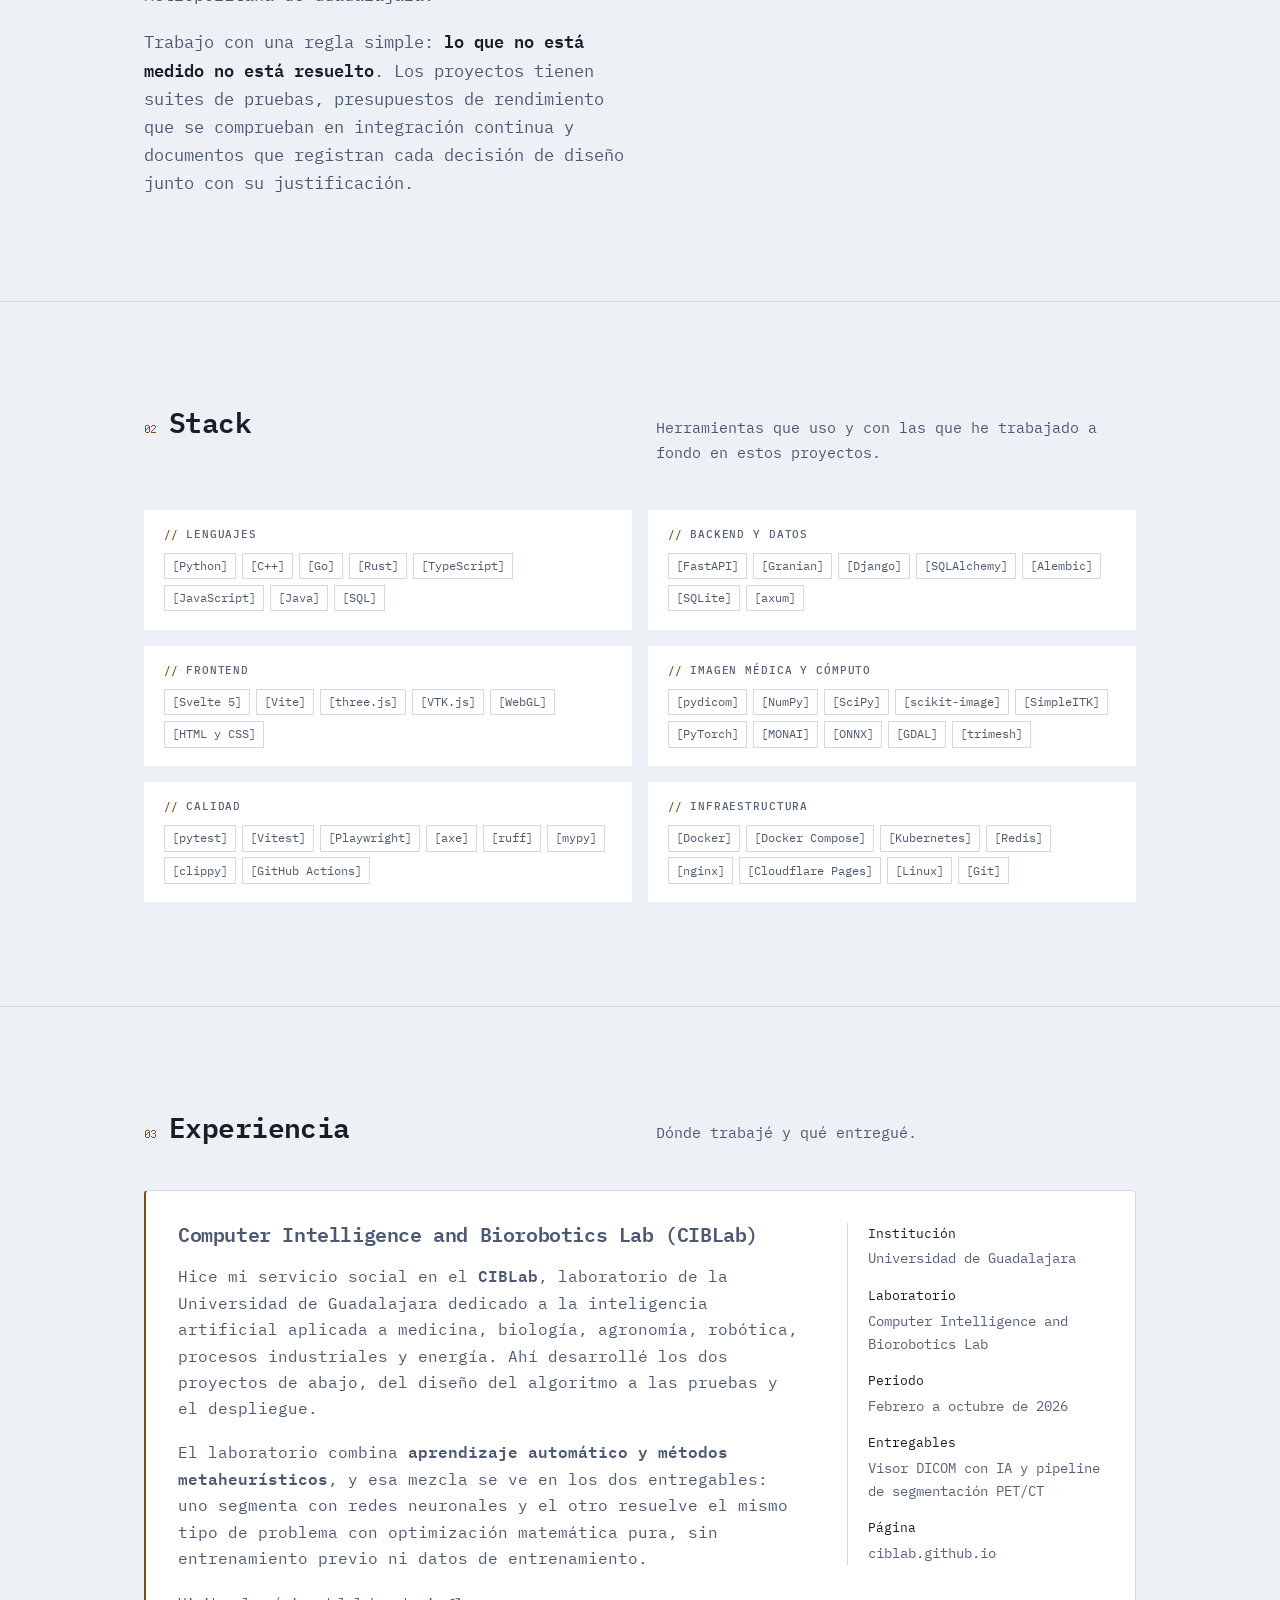
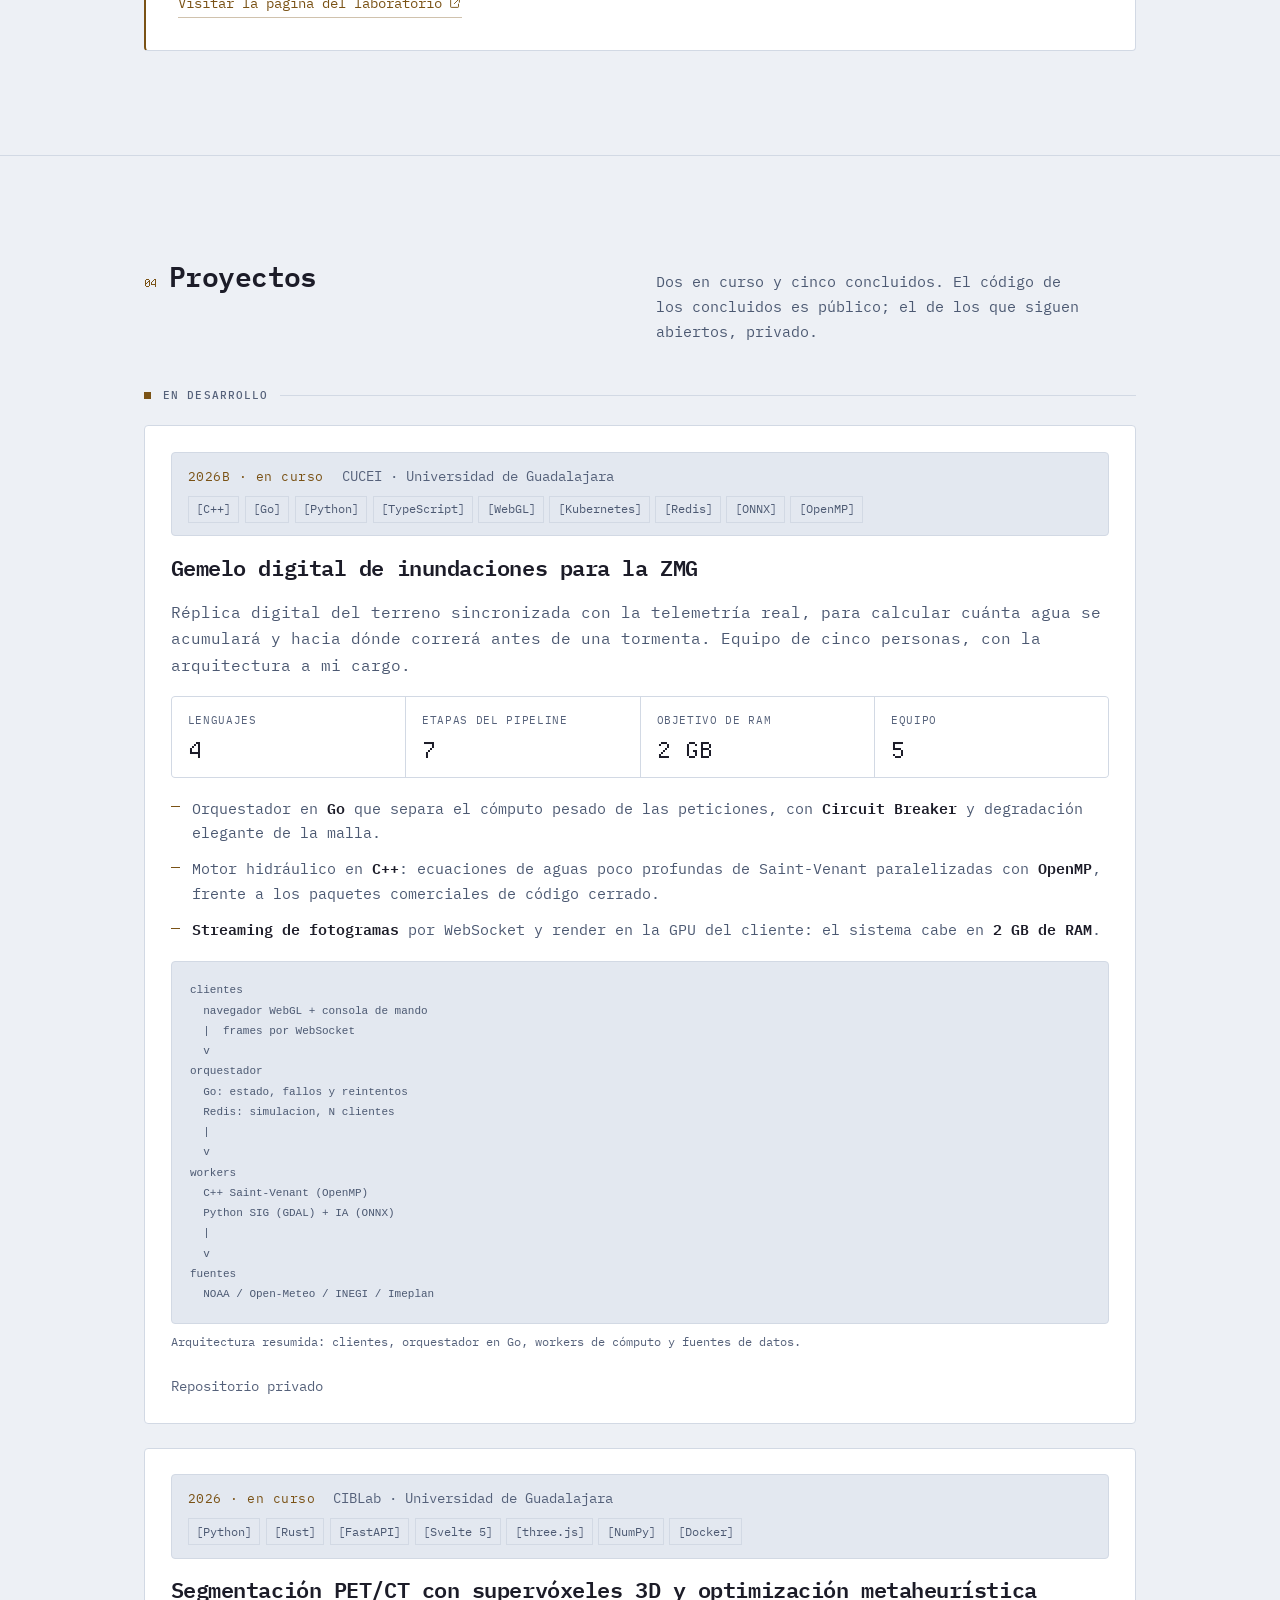
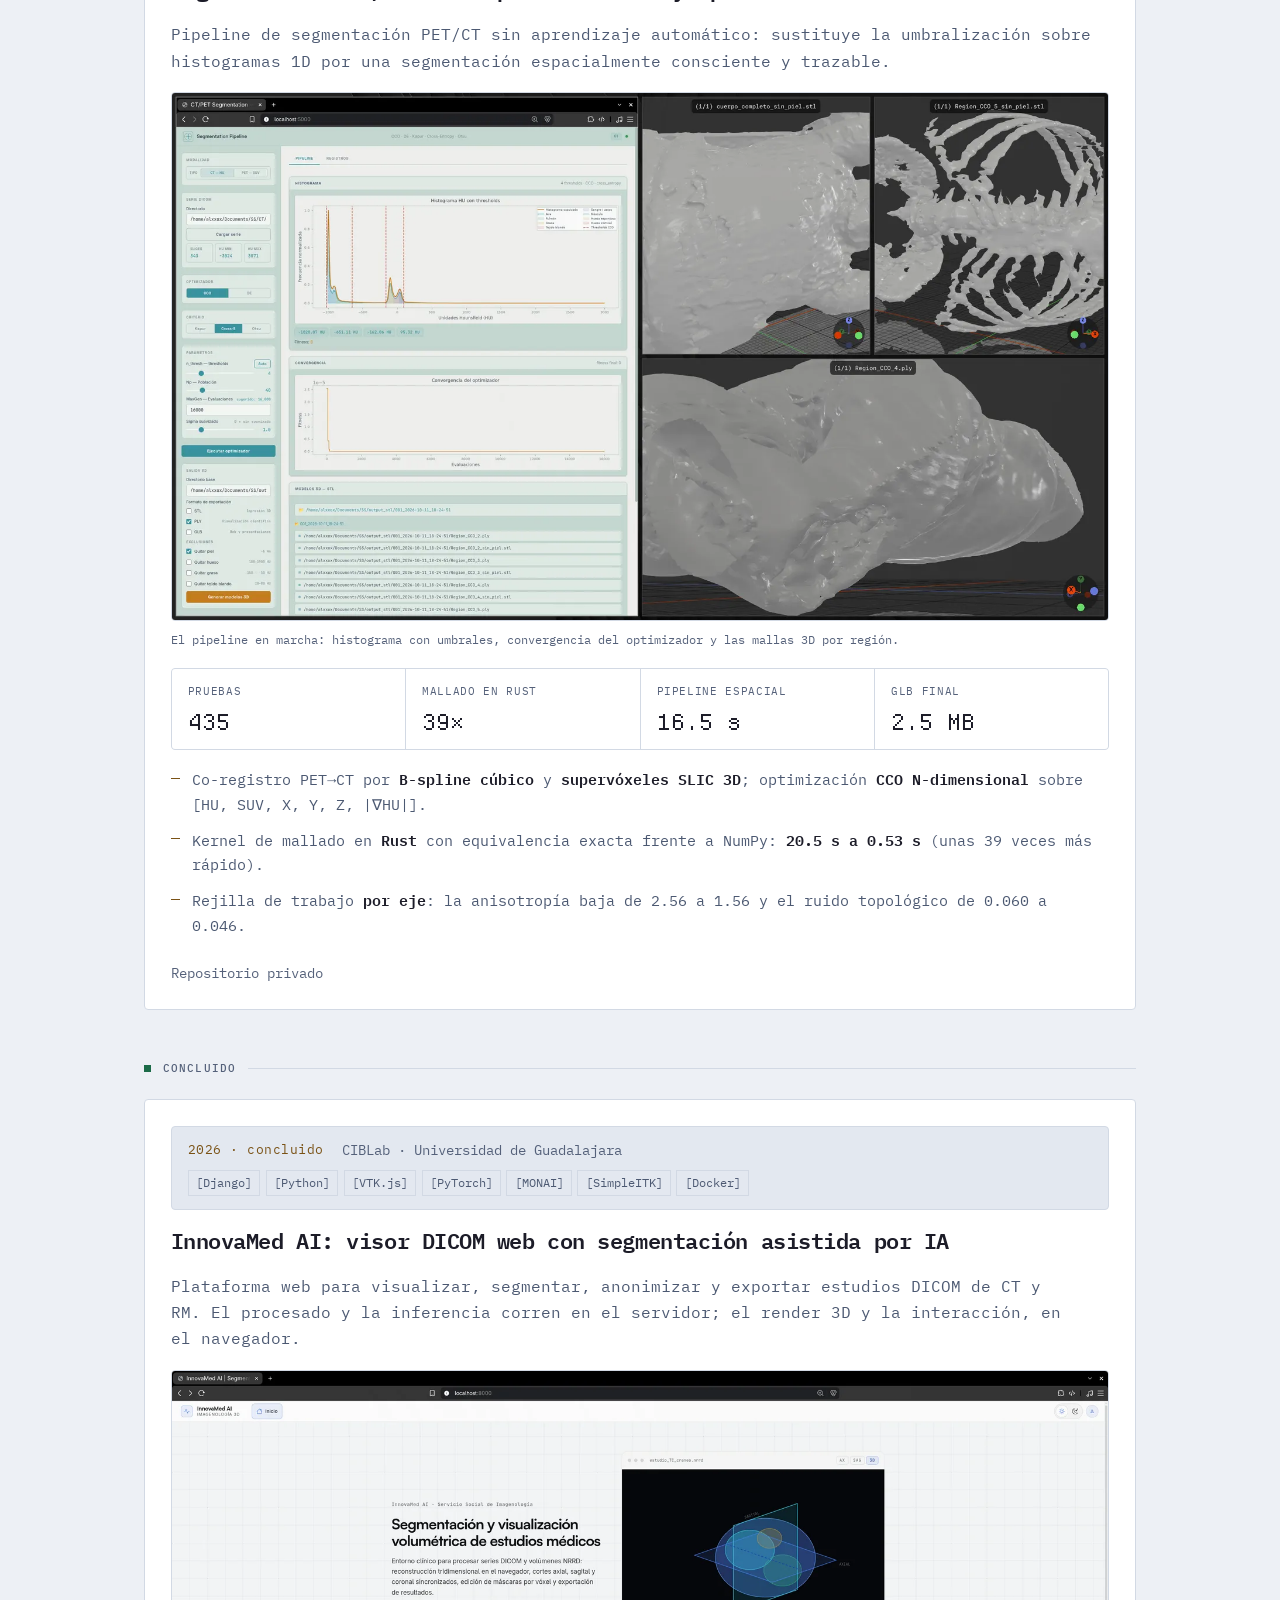
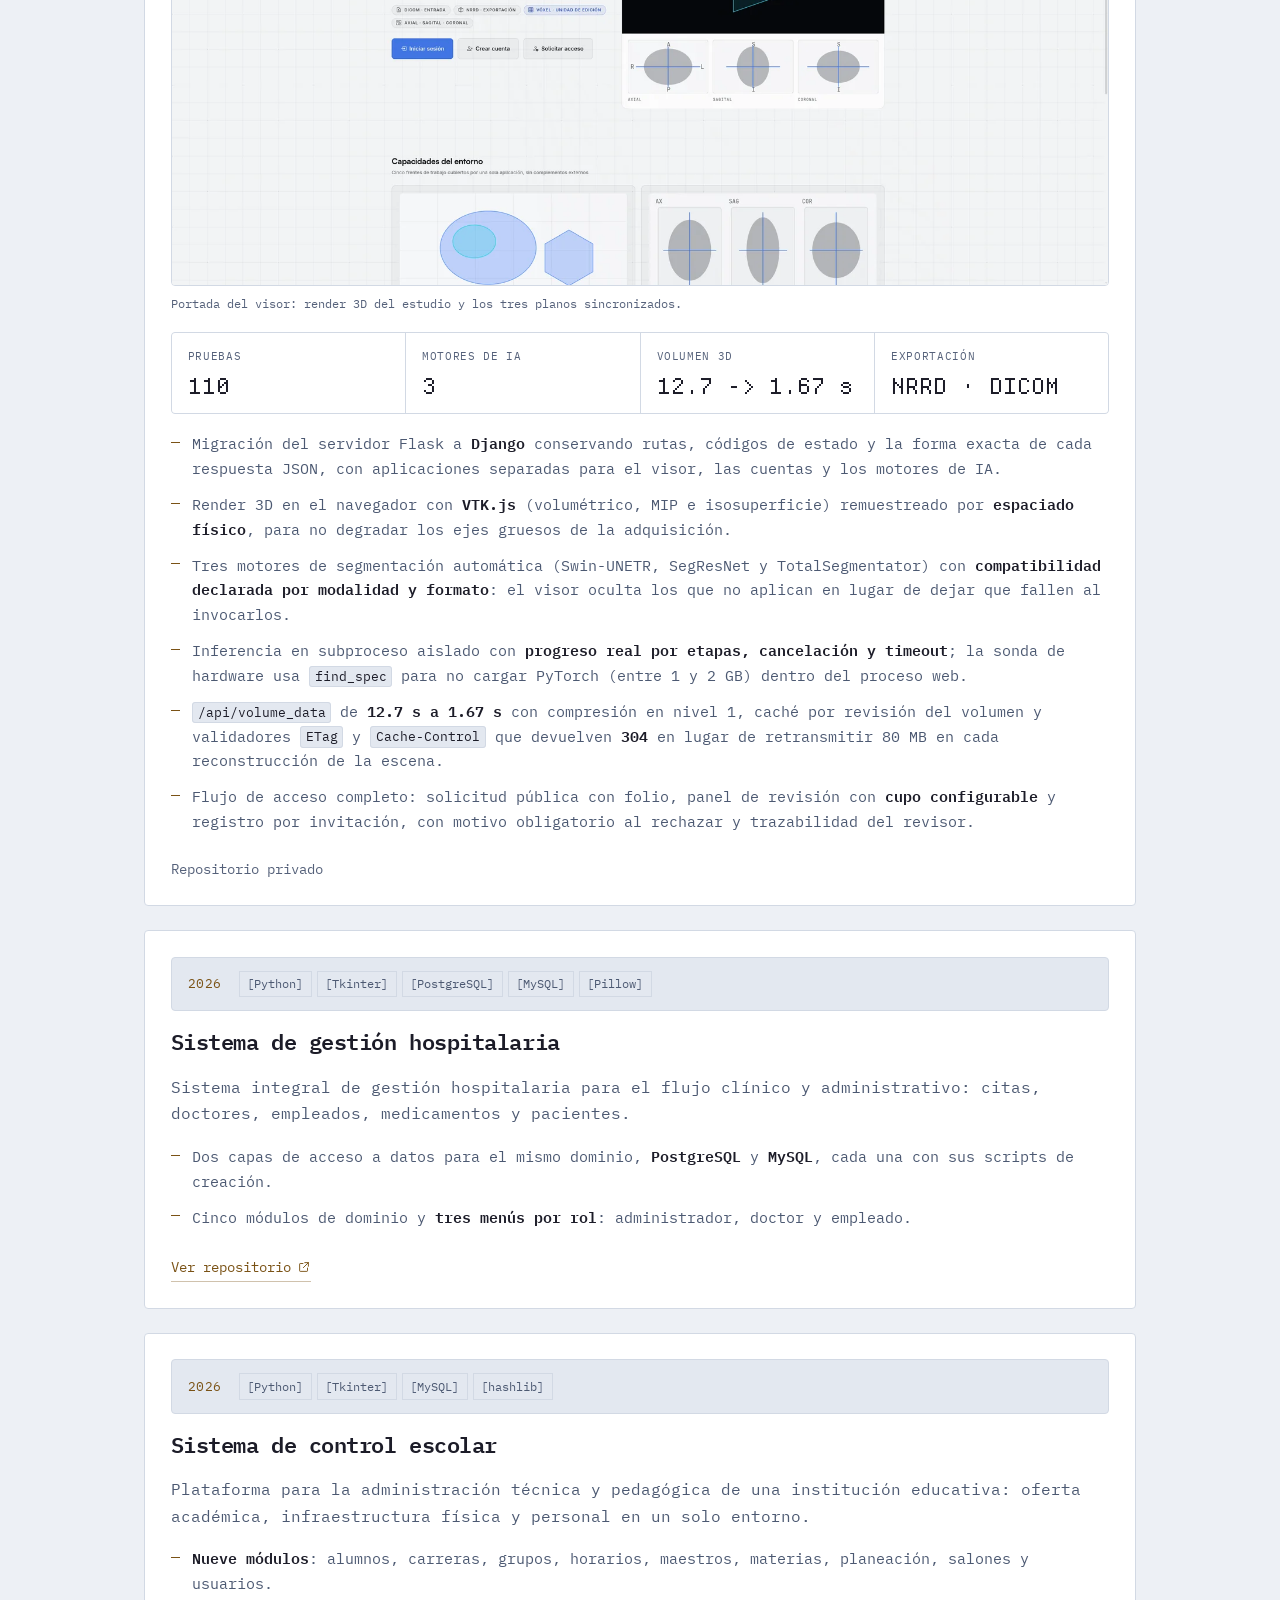
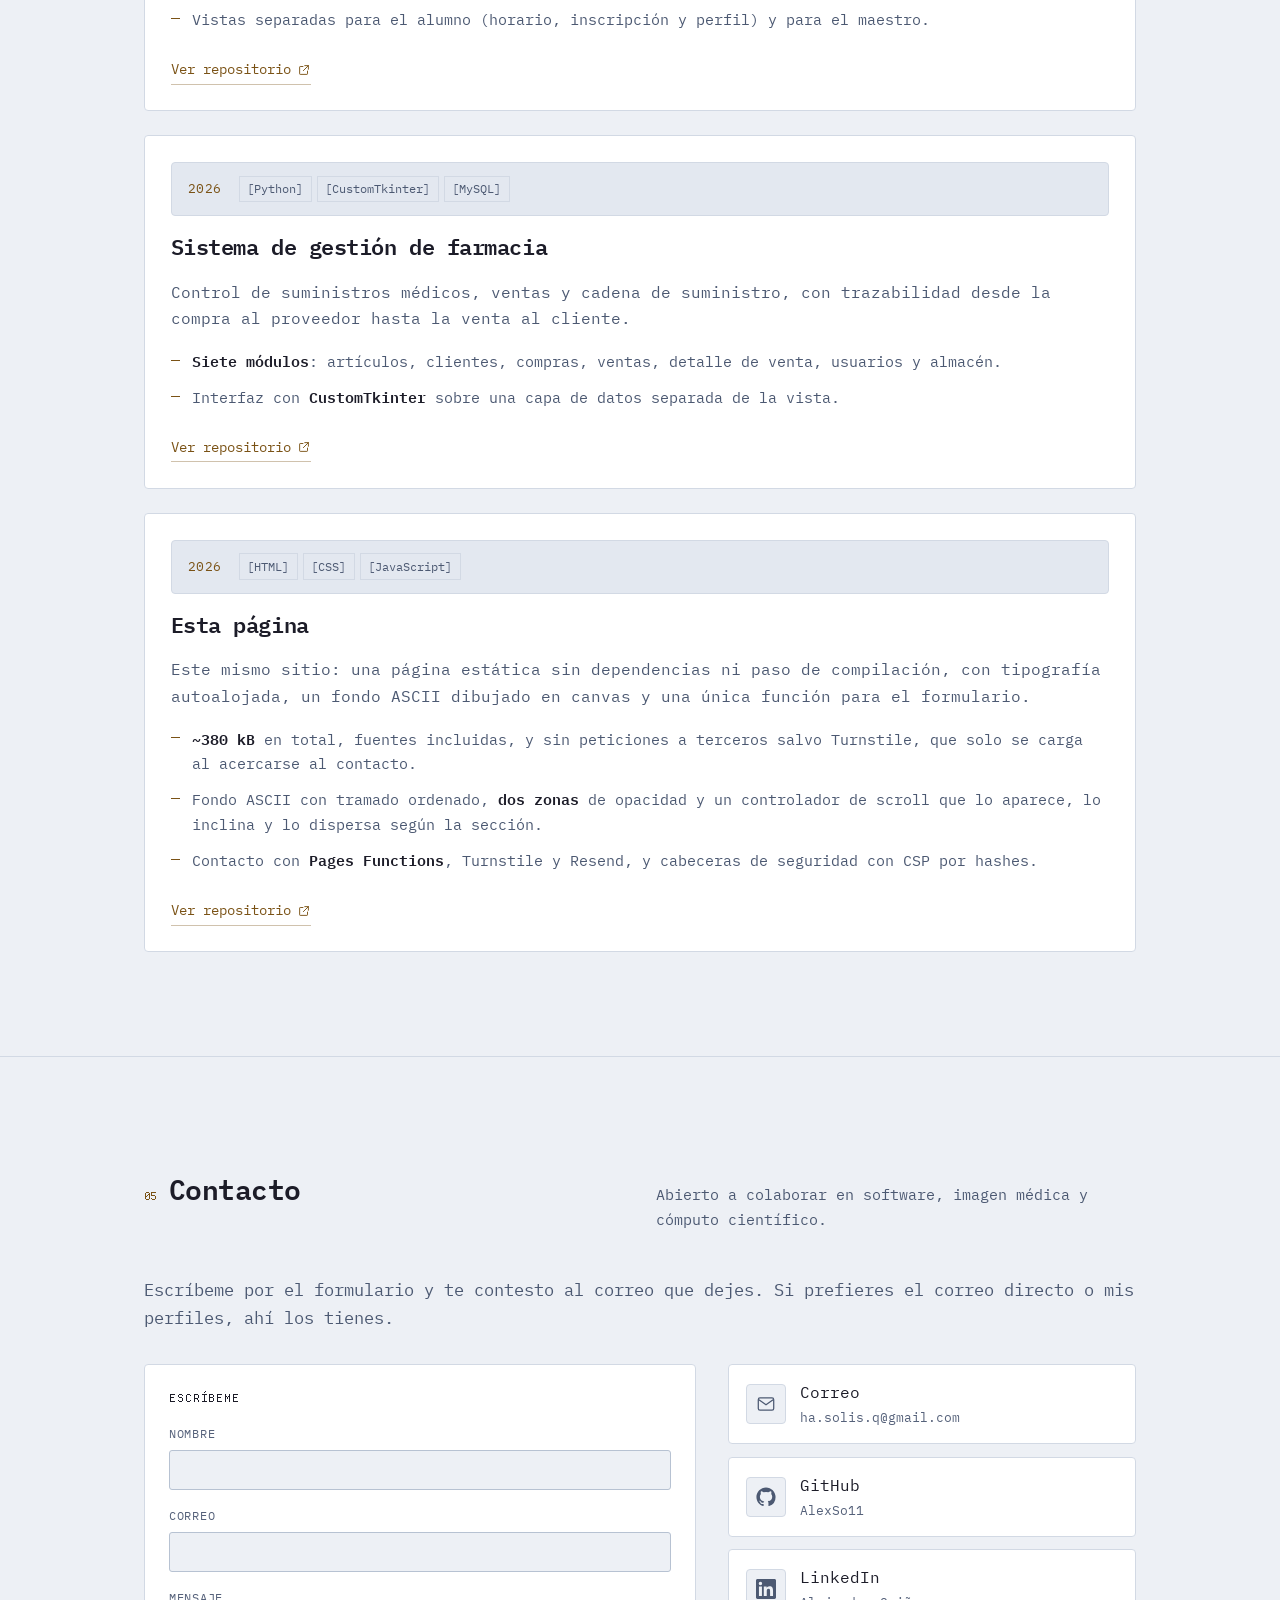
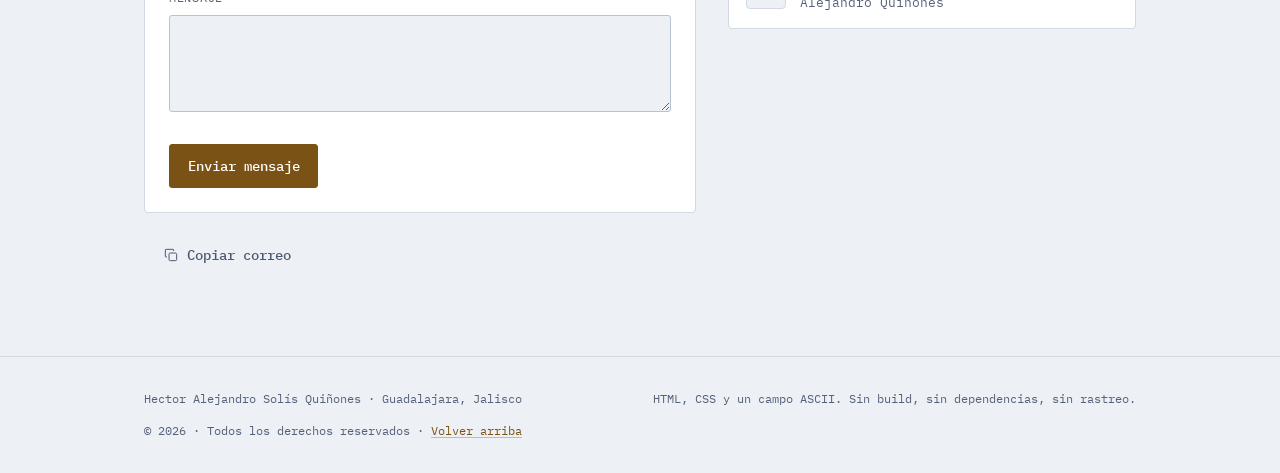
==== commit ad985334: "feat: el stack dice en qué proyecto se usó cada herramienta" ====
--- a/index.html
+++ b/index.html
@@ -148,74 +148,66 @@
             </div>
           </div>
 
-          <div class="terminal-lag">
+<div class="terminal-lag" data-terminal>
   <div class="terminal">
     <pre class="terminal__body"><code><span class="tl"><span class="c">$</span> whoami</span>
 <span class="tl"><b>Hector Solís</b></span>
 <span class="tl"> </span>
-<span class="tl"><span class="c">$</span> cat disponibilidad.txt</span>
-<span class="tl"><span class="dim">zona</span>       UTC-6 / Guadalajara</span>
-<span class="tl"><span class="dim">modalidad</span>  presencial, remoto o híbrido</span>
-<span class="tl"><span class="dim">idiomas</span>    español e inglés B1</span>
+<span class="tl"><span class="c">$</span> cat perfil.txt</span>
+<span class="tl"><span class="dim">titulo</span>  Ing. en Computación</span>
+<span class="tl"><span class="dim">base</span>    Guadalajara, Jalisco, MX</span>
+<span class="tl"><span class="dim">foco</span>    backend / web / despliegue</span>
+<span class="tl">        imagen médica, datos y 3D</span>
+<span class="tl"><span class="dim">estado</span>  <span class="ok">abierto a colaborar</span></span>
 <span class="tl"> </span>
-<span class="tl"><span class="c">$</span> cat entorno.txt</span>
-<span class="tl"><span class="dim">sistema</span>    Linux (Fedora, Arch)</span>
-<span class="tl"><span class="dim">editor</span>     Neovim, terminal y tmux</span>
-<span class="tl"> </span>
-<span class="tl"><span class="c">$</span> cat proceso.txt</span>
-<span class="tl"><span class="dim">criterio</span>   medir antes de tocar</span>
-<span class="tl"><span class="dim">pruebas</span>    deben fallar sin el cambio</span>
-<span class="tl"><span class="dim">límites</span>    presupuesto de rendimiento</span>
+<span class="tl"><span class="c">$</span> ls proyectos/</span>
+<span class="tl">en-desarrollo/   concluidos/</span>
 <span class="tl"><span class="c">$</span> <span class="caret"></span></span></code></pre>
-            </div>
-          </div>
+  </div>
+</div>
         </div>
       </section>
 
       <section
         class="section"
-        id="principios"
-        aria-labelledby="principios-title"
+        id="perfil"
+        aria-labelledby="perfil-title"
         data-reveal-group
       >
         <div class="wrap">
           <div class="section__head" data-reveal>
-            <h2 class="section__title" id="principios-title">
-              <span class="section__num" aria-hidden="true">01</span> Principios
+            <h2 class="section__title" id="perfil-title">
+              <span class="section__num" aria-hidden="true">01</span> Perfil
             </h2>
-            <p class="section__note">Cómo trabajo y con qué reglas.</p>
-          </div>
-
-          <ul class="principios" data-reveal>
-            <li>
-              <b>Lo que no está medido no está resuelto</b>
-              <span>
-                Suites de pruebas y presupuestos de rendimiento que se comprueban
-                en integración continua.
-              </span>
-            </li>
-            <li>
-              <b>Cómputo medido</b>
-              <span>
-                Perfilar antes de optimizar: el número manda sobre la intuición.
-              </span>
-            </li>
-            <li>
-              <b>Sistemas heterogéneos</b>
-              <span>C++, Python y Rust conviviendo donde cada uno rinde.</span>
-            </li>
-            <li>
-              <b>Trazabilidad de punta a punta</b>
-              <span>
-                De la ecuación al artefacto desplegado, con cada decisión
-                documentada.
-              </span>
-            </li>
-            <li>
-              <b>Reproducibilidad</b>
-              <span>El mismo dato da el mismo resultado en cualquier máquina.</span>
-            </li>
-          </ul>
+            <p class="section__note">Quién soy y en qué trabajo.</p>
+          </div>
+
+          <div class="prose" data-reveal>
+            <p>
+              Soy Ingeniero en Computación y vivo en Guadalajara, Jalisco.
+              Trabajo en software de extremo a extremo: servicios y APIs,
+              procesamiento de datos, interfaces web y despliegue. La imagen
+              médica ha sido mi campo más exigente, y ahí aprendí a leer DICOM
+              con la física correcta, segmentar volúmenes y llevar la geometría
+              resultante a un visor 3D que corre en el navegador.
+            </p>
+            <p>
+              Durante mi servicio social en el
+              <strong>Computer Intelligence and Biorobotics Lab (CIBLab)</strong>
+              de la Universidad de Guadalajara desarrollé un visor DICOM web con
+              segmentación asistida por inteligencia artificial y un pipeline de
+              segmentación PET/CT sin aprendizaje automático. Ahora llevo el
+              <strong>liderazgo técnico</strong> de un gemelo digital de
+              inundaciones para el Área Metropolitana de Guadalajara.
+            </p>
+            <p>
+              Trabajo con una regla simple:
+              <strong>lo que no está medido no está resuelto</strong>. Los
+              proyectos tienen suites de pruebas, presupuestos de rendimiento que
+              se comprueban en integración continua y documentos que registran
+              cada decisión de diseño junto con su justificación.
+            </p>
+          </div>
         </div>
       </section>
 
@@ -531,15 +523,6 @@
                     <span class="meta__org">Repositorio privado</span>
                   </p>
                 </div>
-
-
-                <figure class="escena-figura" data-reveal data-fallo="No se pudo cargar el visor 3D.">
-                  <canvas class="escena escena--gemelo" data-escena="gemelo" aria-hidden="true"></canvas>
-                      <figcaption>
-                        Malla del terreno con la onda de acumulación.
-                      </figcaption>
-                </figure>
-              </div>
               </article>
 
               <article class="project">
@@ -619,43 +602,11 @@
                   </li>
                 </ul>
 
-
-                <figure class="captura">
-                  <div class="captura__marco">
-<img
-                    src="assets/img/ct-pet-segmentacion.webp"
-                    width="1600"
-                    height="900"
-                    loading="lazy"
-                    decoding="async"
-                    alt="Panel del pipeline de segmentación PET/CT: histograma de unidades Hounsfield con los umbrales marcados, curva de convergencia del optimizador y las mallas 3D generadas para el cuerpo completo y cada región."
-                  />
-                  </div>
-
-                  <figcaption>
-                    El pipeline en marcha: histograma con umbrales, convergencia del
-                    optimizador y las mallas 3D por región.
-                  </figcaption>
-                </figure>
-
                 <p class="project__links">
                   <span class="meta__org">Repositorio privado</span>
                 </p>
-
-                    
-
-                
-                            </div>
-
-
-                <figure class="escena-figura" data-reveal data-fallo="No se pudo cargar el visor 3D.">
-                  <canvas class="escena escena--proyecto" data-escena="petct" aria-hidden="true"></canvas>
-                      <figcaption>
-                        Nube de puntos del volumen segmentado, con el plano de corte.
-                      </figcaption>
-                </figure>
-              </div>
-              </article>
+              </div>
+            </article>
               </div>
             </section>
 
@@ -693,6 +644,21 @@
                   inferencia corren en el servidor; el render 3D y la
                   interacción, en el navegador.
                 </p>
+
+                <figure class="captura">
+                  <img
+                    src="assets/img/innovamed-visor.webp"
+                    width="1600"
+                    height="877"
+                    loading="lazy"
+                    decoding="async"
+                    alt="Portada de InnovaMed AI: el visor 3D con el modelo del estudio, los planos axial, sagital y coronal sincronizados, y los accesos de sesión."
+                  />
+                  <figcaption>
+                    Portada del visor: render 3D del estudio y los tres planos
+                    sincronizados.
+                  </figcaption>
+                </figure>
 
                 <dl class="facts">
                   <div class="facts__item">
@@ -753,45 +719,13 @@
                   </li>
                 </ul>
 
-
-                <figure class="captura">
-                  <div class="captura__marco">
-<img
-                    src="assets/img/innovamed-visor.webp"
-                    width="1600"
-                    height="877"
-                    loading="lazy"
-                    decoding="async"
-                    alt="Portada de InnovaMed AI: el visor 3D con el modelo del estudio, los planos axial, sagital y coronal sincronizados, y los accesos de sesión."
-                  />
-                  </div>
-
-                  <figcaption>
-                    Portada del visor: render 3D del estudio y los tres planos
-                    sincronizados.
-                  </figcaption>
-                </figure>
-
                 <p class="project__links">
                   <span class="meta__org">Repositorio privado</span>
                 </p>
-
-                    
-
-                
-                            </div>
-
-
-                <figure class="escena-figura" data-reveal data-fallo="No se pudo cargar el visor 3D.">
-                  <canvas class="escena escena--proyecto" data-escena="innova" aria-hidden="true"></canvas>
-                      <figcaption>
-                        Reconstrucción del cráneo con el plano de corte.
-                      </figcaption>
-                </figure>
-              </div>
-              </article>
-
-            <article class="project project--compacta">
+              </div>
+            </article>
+
+            <article class="project">
                             <div class="project__meta">
                 <p class="meta__period">2026</p>
 <ul class="chips">
@@ -931,24 +865,24 @@
               <div class="project__body">
                 <h4 class="project__title">Esta página</h4>
                 <p class="project__summary">
-                  Este mismo sitio: una página estática sin paso de compilación, con
-                    tipografía autoalojada, un fondo ASCII dibujado en canvas, cuatro
-                    escenas 3D y un único Worker para el formulario.
+                  Este mismo sitio: una página estática sin dependencias ni paso
+                    de compilación, con tipografía autoalojada, un fondo ASCII
+                    dibujado en canvas y una única función para el formulario.
                 </p>
                 <ul class="bullets">
                   <li>
-                    <b>~410 kB</b> en total, fuentes incluidas. Las escenas 3D suman
-                      176 kB del propio dominio y solo se descargan al
-                      llegar a su sección.
+                    <b>~380 kB</b> en total, fuentes incluidas, y sin peticiones a
+                      terceros salvo Turnstile, que solo se carga al acercarse al
+                      contacto.
                   </li>
                   <li>
                     Fondo ASCII con tramado ordenado, <b>dos zonas</b> de
-                      opacidad y un controlador de scroll que lo aparece, lo deriva
-                      y lo aclara según la sección.
-                  </li>
-                  <li>
-                    Formulario en un <b>Worker</b> con Turnstile y Resend, y cabeceras
-                      de seguridad con CSP por hashes.
+                      opacidad y un controlador de scroll que lo aparece, lo inclina y
+                      lo dispersa según la sección.
+                  </li>
+                  <li>
+                    Contacto con <b>Pages Functions</b>, Turnstile y Resend, y
+                      cabeceras de seguridad con CSP por hashes.
                   </li>
                 </ul>
                 <p class="project__links">
@@ -976,7 +910,6 @@
         aria-labelledby="contacto-title"
         data-reveal-group
       >
-        <canvas class="escena escena--contacto" data-escena="contacto" aria-hidden="true"></canvas>
         <div class="wrap">
           <div class="section__head" data-reveal>
             <h2 class="section__title" id="contacto-title">
--- a/assets/css/style.css
+++ b/assets/css/style.css
@@ -636,29 +636,10 @@
   gap: clamp(2rem, 5vw, 3.5rem);
 }
 
-/* El escenario de la columna derecha: el lienzo 3D lo llena y la terminal flota
-   dentro como una tarjeta. El tope de ancho no es cosmético: sin él la terminal
-   se estiraba a 1600 px en una pantalla grande, y su inclinación con perspectiva
-   empujaba el borde fuera de la ventana. */
-/* La terminal, sola en su columna y centrada con ella. El tope de ancho no es
-   cosmético: sin él se estiraba a 1600 px en una pantalla grande y su
-   inclinación con perspectiva empujaba el borde fuera de la ventana. */
-.terminal-lag {
-  /* La tarjeta se ciñe a su línea más larga en vez de estirarse a la columna. */
-  width: fit-content;
-  max-width: 100%;
-  justify-self: center;
-}
-
-@media (min-width: 1000px) {
+@media (min-width: 960px) {
   .hero__in {
-    /* La columna derecha tiene un mínimo de 36rem: por debajo de eso el terminal
-       a 22 px se cortaba, porque el texto no parte (la alineación de las fichas
-       depende de los espacios). La izquierda cede lo que haga falta por encima
-       de los 66 caracteres de lectura cómoda. */
-    grid-template-columns: minmax(0, var(--medida)) minmax(34rem, 1fr);
-    column-gap: clamp(2rem, 4vw, 4rem);
-    align-items: center;
+    grid-template-columns: minmax(0, 1.05fr) minmax(0, 0.95fr);
+    align-items: start;
   }
 }
 
@@ -1089,30 +1070,6 @@
   min-width: 0;
 }
 
-/* En una pantalla muy ancha, la tarjeta que tiene figura la pone en su propia
-   columna: así el ancho se reparte entre el texto y la imagen en vez de estirar
-   las líneas hasta los 150 caracteres. `:has()` deja fuera a las tarjetas que no
-   tienen figura, que siguen a una columna. */
-/* En pantalla ancha, la tarjeta que tiene escena 3D le da la columna derecha y
-   deja todo lo demás a la izquierda: el texto y, debajo, la imagen. `:has()`
-   deja fuera a las tarjetas sin escena, que siguen a una columna. */
-@media (min-width: 1000px) {
-  .project__body:has(> .escena-figura) {
-    grid-template-columns: minmax(0, 1.2fr) minmax(0, 0.8fr);
-    column-gap: clamp(1.5rem, 3vw, 3rem);
-    align-items: start;
-  }
-
-  /* El texto va en un envoltorio propio, así que la rejilla tiene dos hijos y
-     una sola fila. Abarcar cuarenta filas para que la escena llegara abajo
-     sumaba treinta y nueve huecos de 18 px: 718 px de aire. */
-  /* El panel se estira a la altura de su columna y el lienzo lo llena: antes se
-     quedaba en 348 px pegados arriba y dejaba hasta 861 px de nada debajo. */
-  .project__body:has(> .escena-figura) > .escena-figura {
-    align-self: stretch;
-  }
-}
-
 .project__title {
   font-size: clamp(1.15rem, 2.6vw, 1.4rem);
 }
@@ -1497,73 +1454,6 @@
   line-height: 1.55;
 }
 
-/* 15.25 Escenas 3D ---------------------------------------------------------- */
-
-.escena {
-  display: block;
-}
-
-.escena-figura {
-  display: grid;
-  /* El lienzo se lleva el espacio y el pie se queda abajo. */
-  grid-template-rows: minmax(0, 1fr) auto;
-  gap: 0.6rem;
-  margin: 0;
-  padding: 0.6rem;
-  border: 1px solid var(--line);
-  border-radius: var(--radius);
-  background: var(--glass);
-  backdrop-filter: blur(12px) saturate(1.1);
-  box-shadow: 0 14px 30px -22px var(--shadow);
-}
-
-/* Si el visor no carga se dice, en vez de dejar un marco vacío sin explicación. */
-.escena-figura[data-error] {
-  border-style: dashed;
-  border-color: var(--line-2);
-}
-
-.escena-figura[data-error] .escena {
-  display: none;
-}
-
-.escena-figura[data-error] figcaption {
-  color: var(--fg-2);
-}
-
-.escena-figura figcaption {
-  color: var(--fg-3);
-  font-size: 0.75rem;
-  line-height: 1.55;
-}
-
-.escena--gemelo,
-.escena--proyecto {
-  width: 100%;
-  height: 100%;
-  min-height: 15rem;
-  border-radius: var(--radius-sm);
-}
-
-/* La esfera del contacto va por detrás del contenido: por eso el envoltorio
-   necesita ser un elemento posicionado y quedar por encima. */
-.escena--contacto {
-  position: absolute;
-  inset: 0;
-  width: 100%;
-  height: 100%;
-  pointer-events: none;
-  opacity: 0.45;
-}
-
-/* El 3D es cosa de pantallas anchas, y el móvil no debe pagarlo: si no hay
-   sitio, los lienzos ni se ven ni se rellenan. */
-@media (max-width: 999px) {
-  .escena {
-    display: none;
-  }
-}
-
 /* 15.3 Captura de pantalla -------------------------------------------------- */
 
 /* La captura del visor tiene fondo claro propio, así que va enmarcada como un
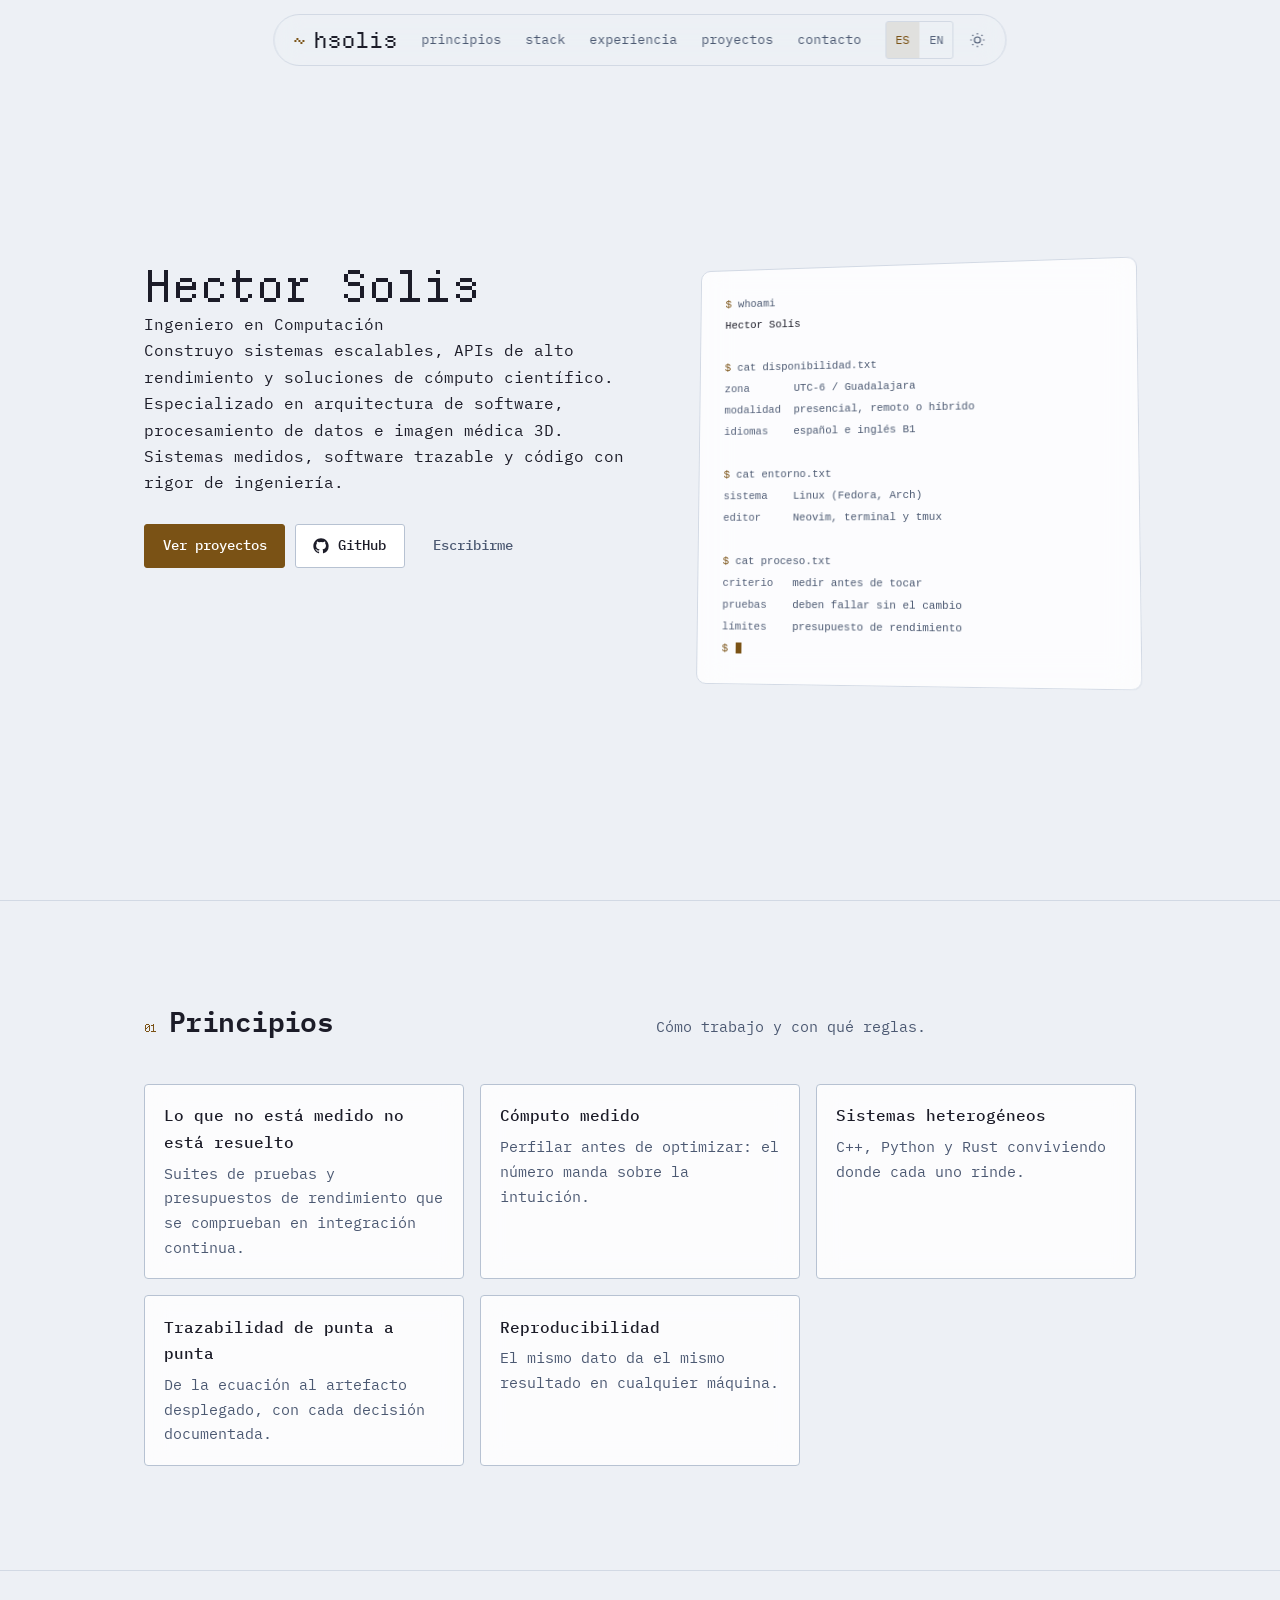
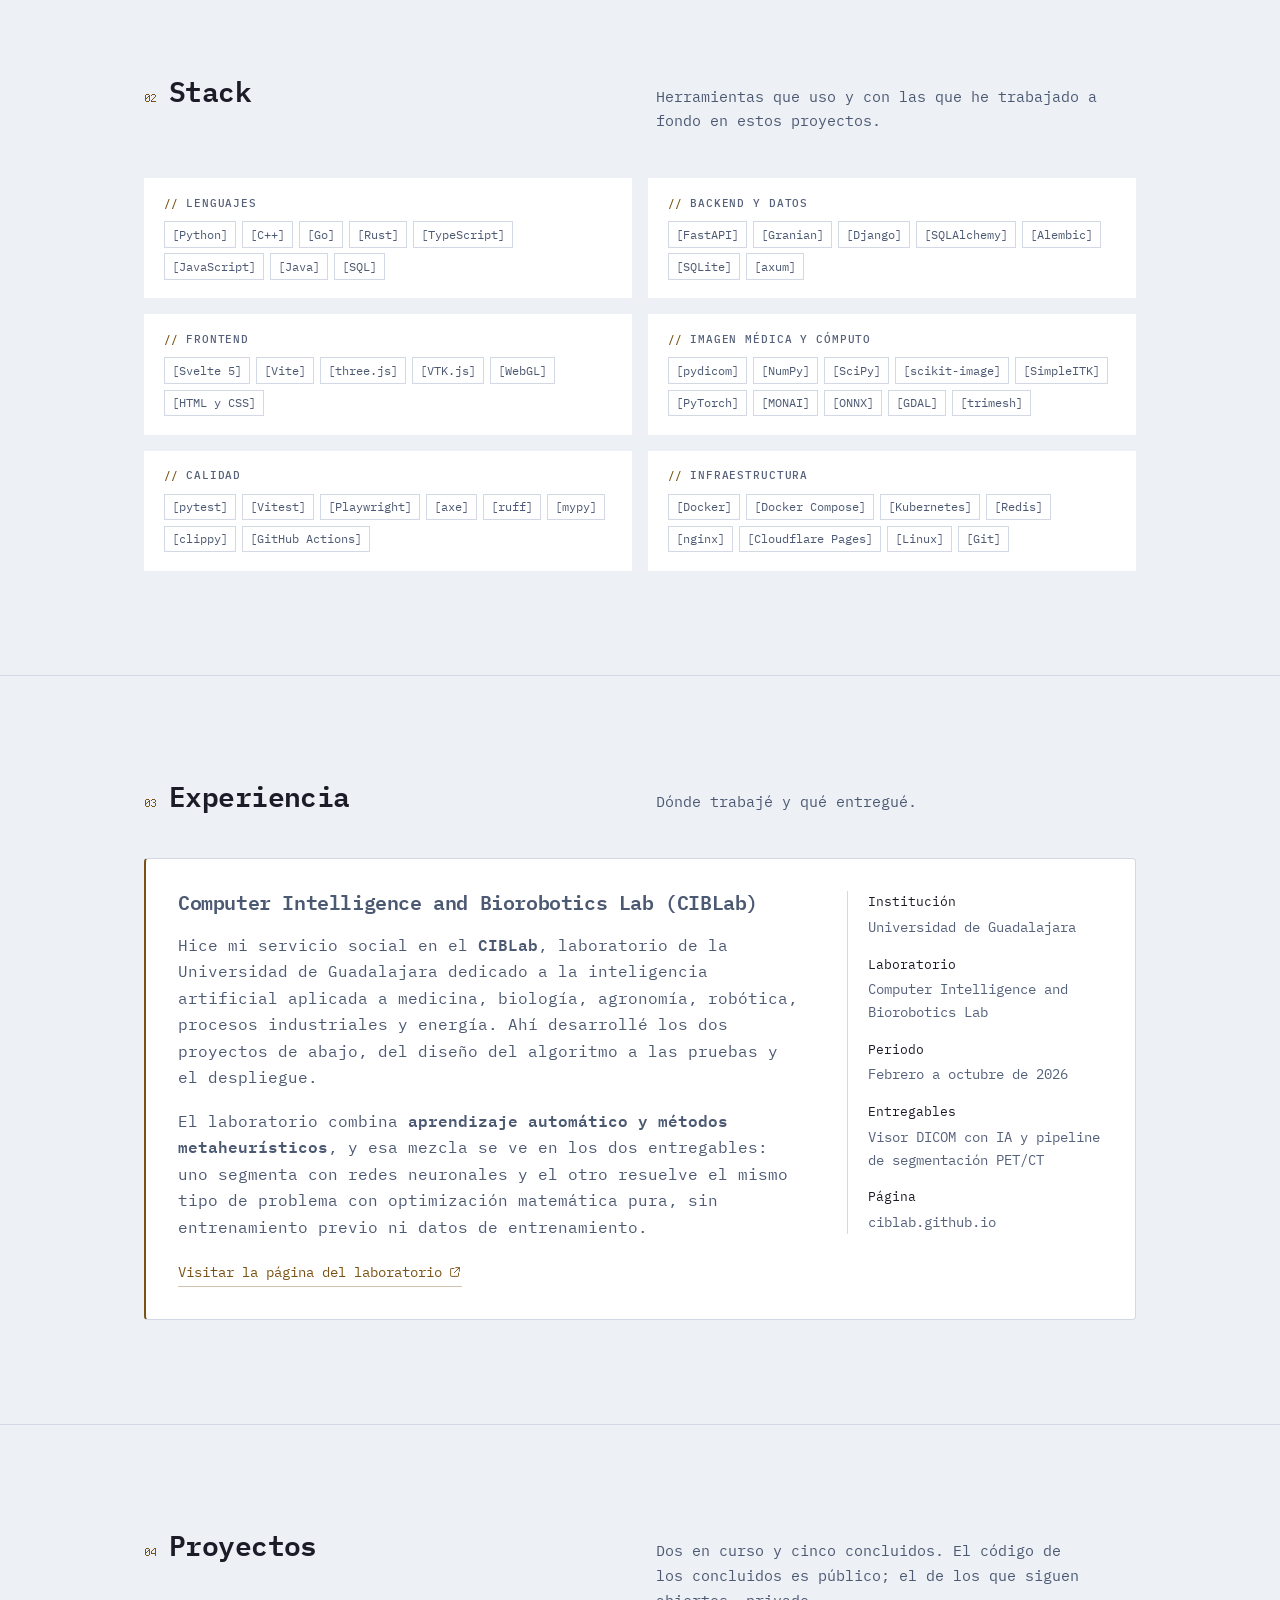
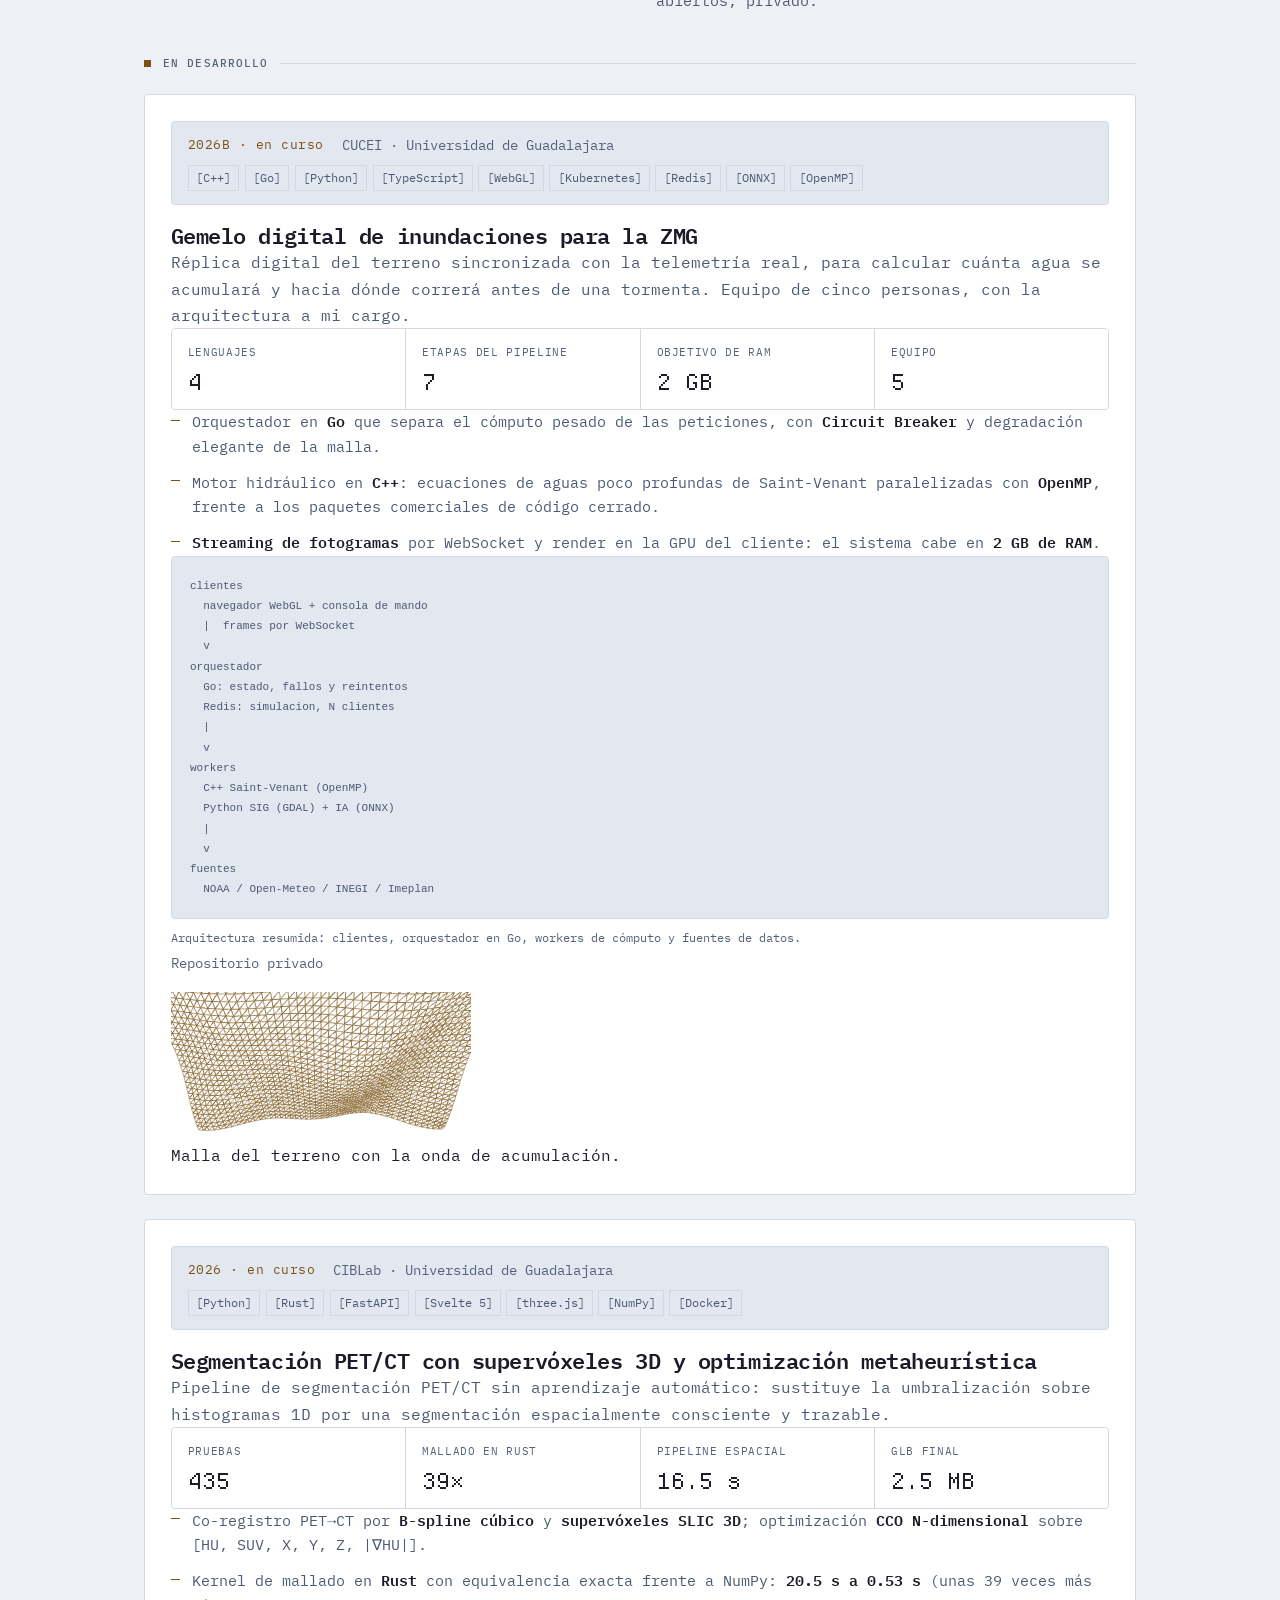
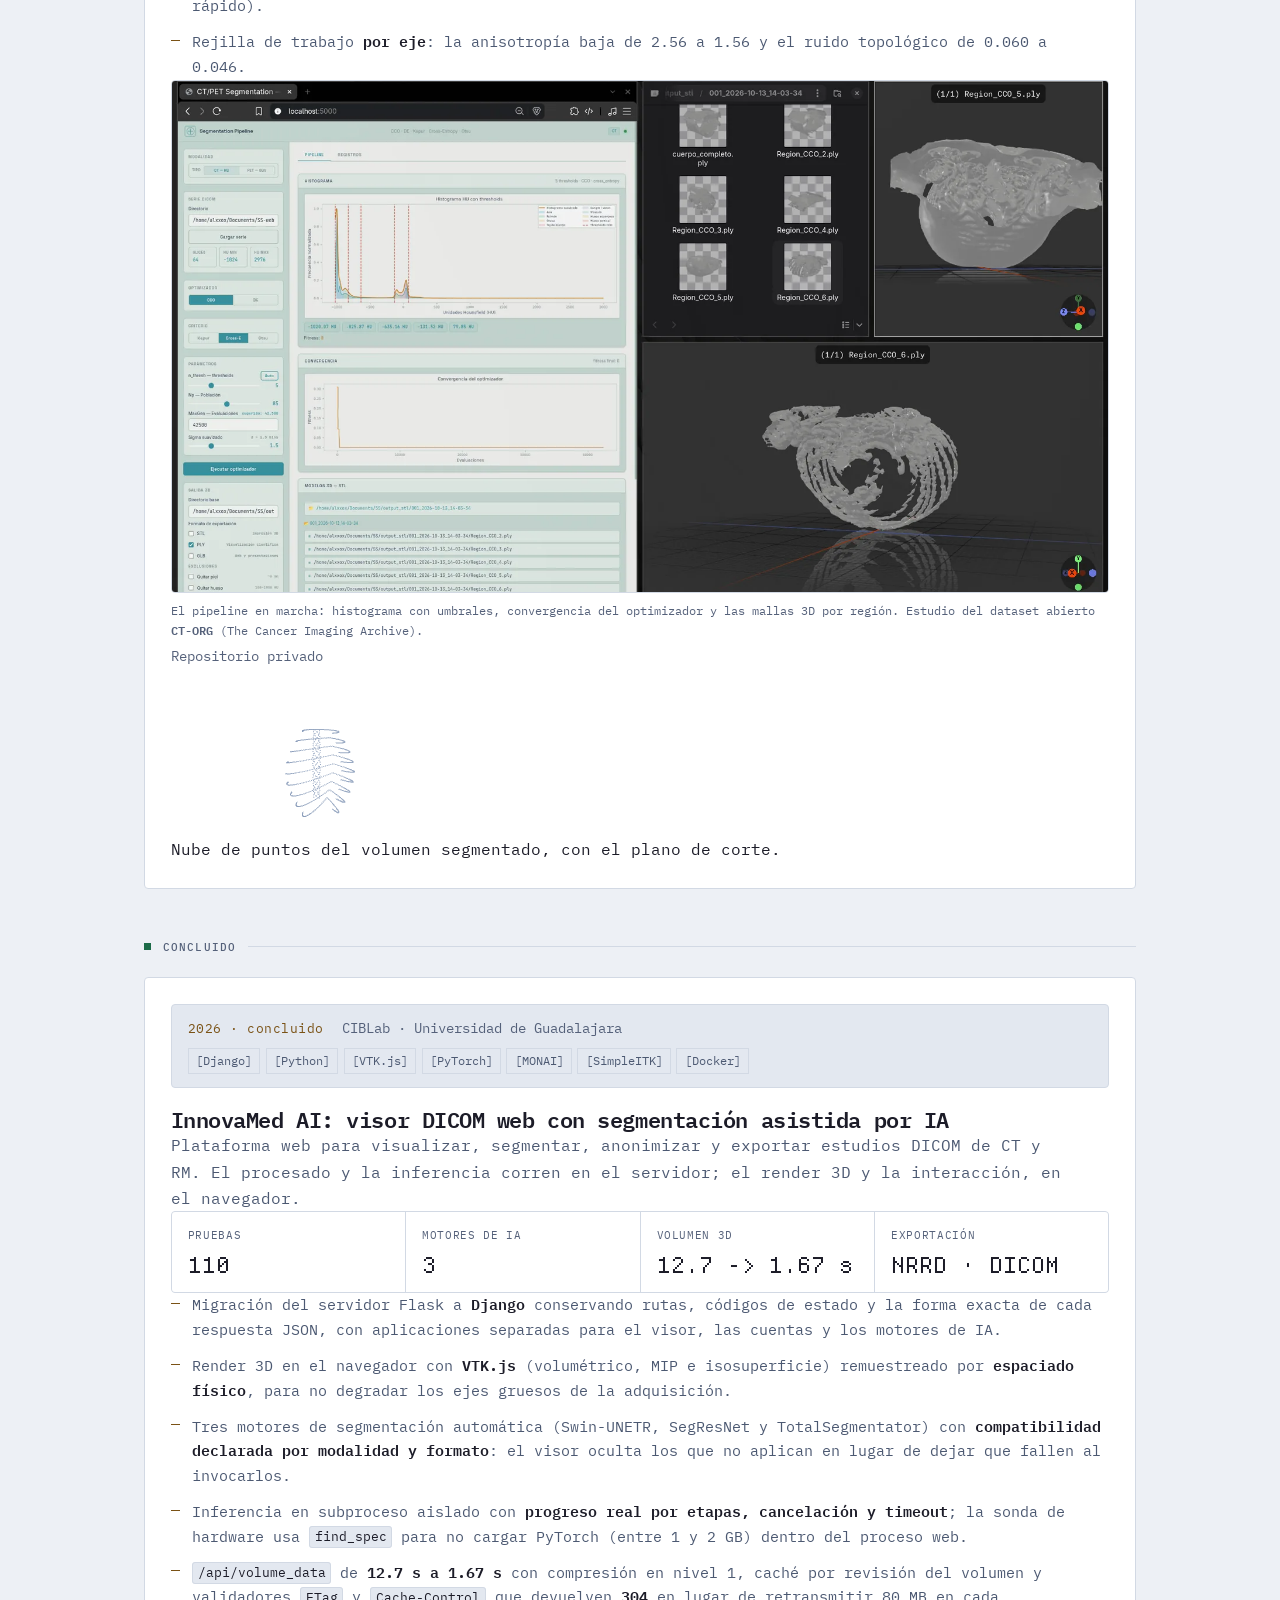
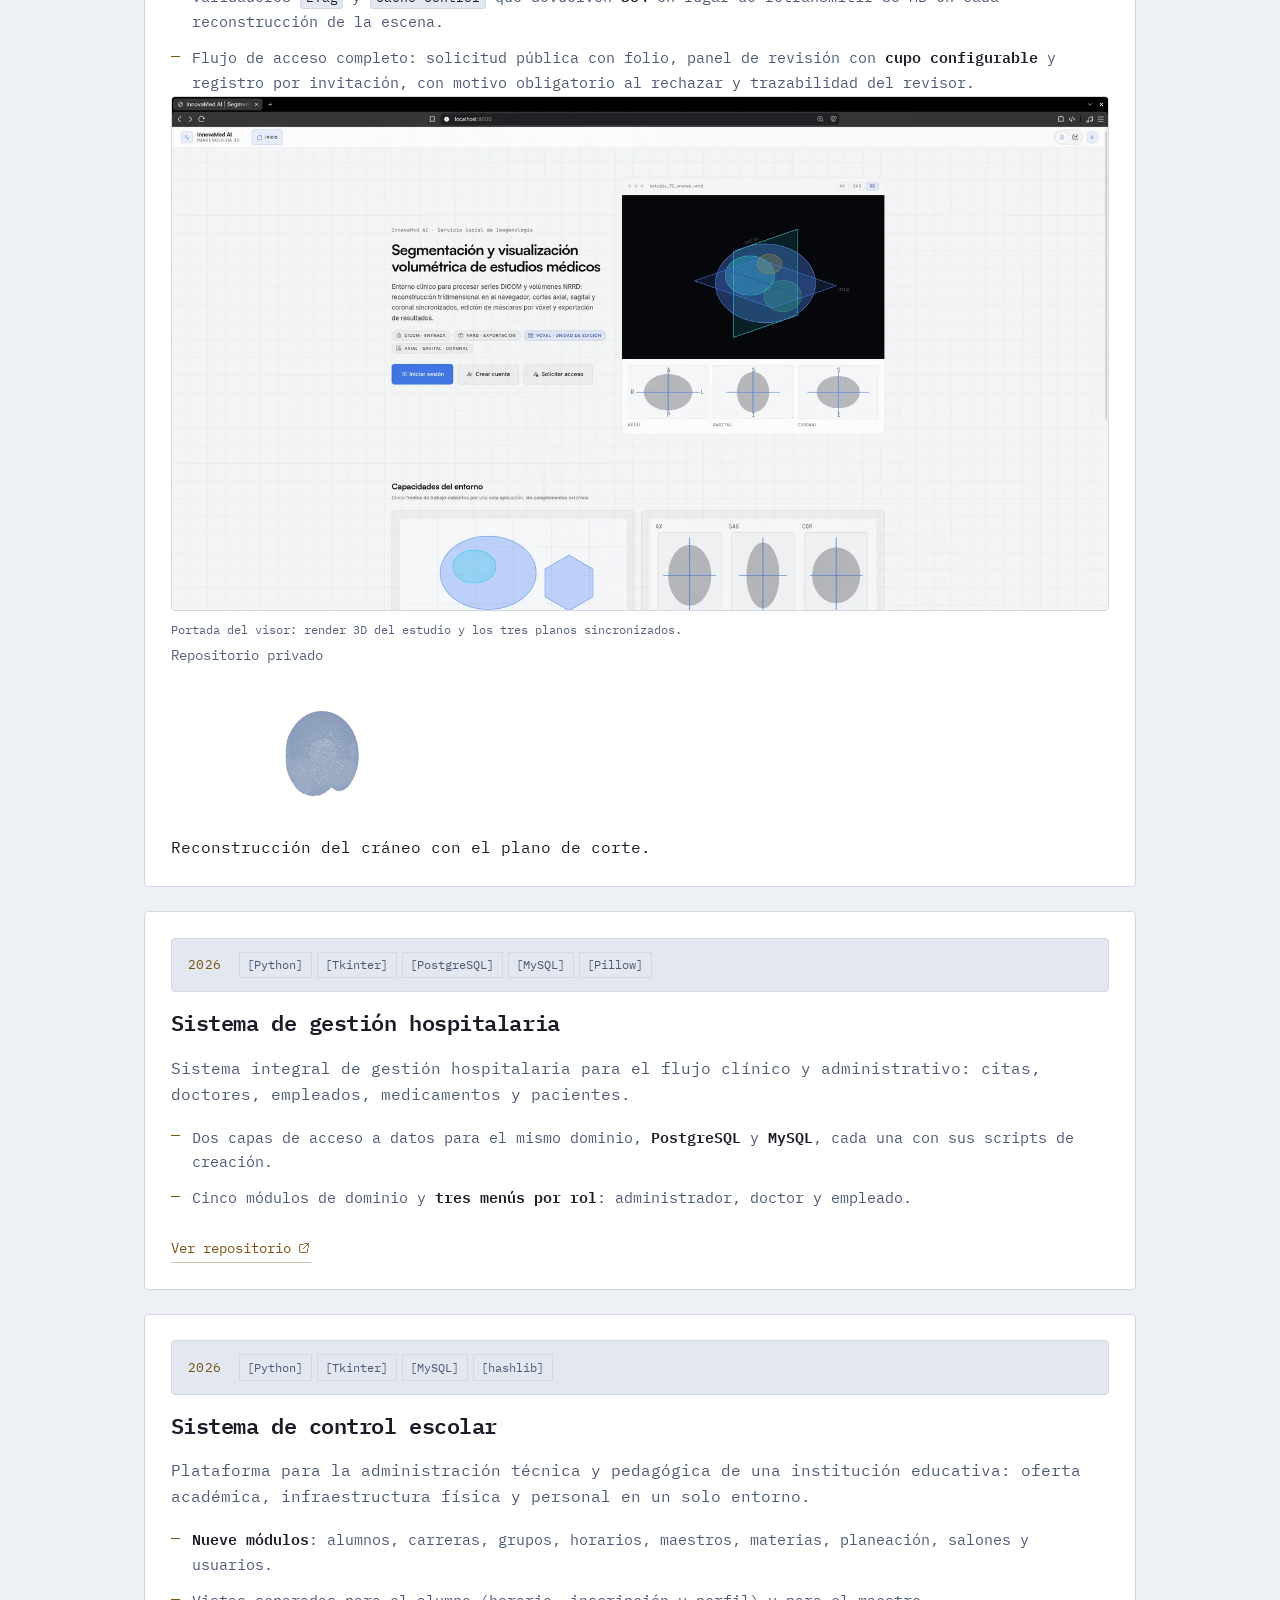
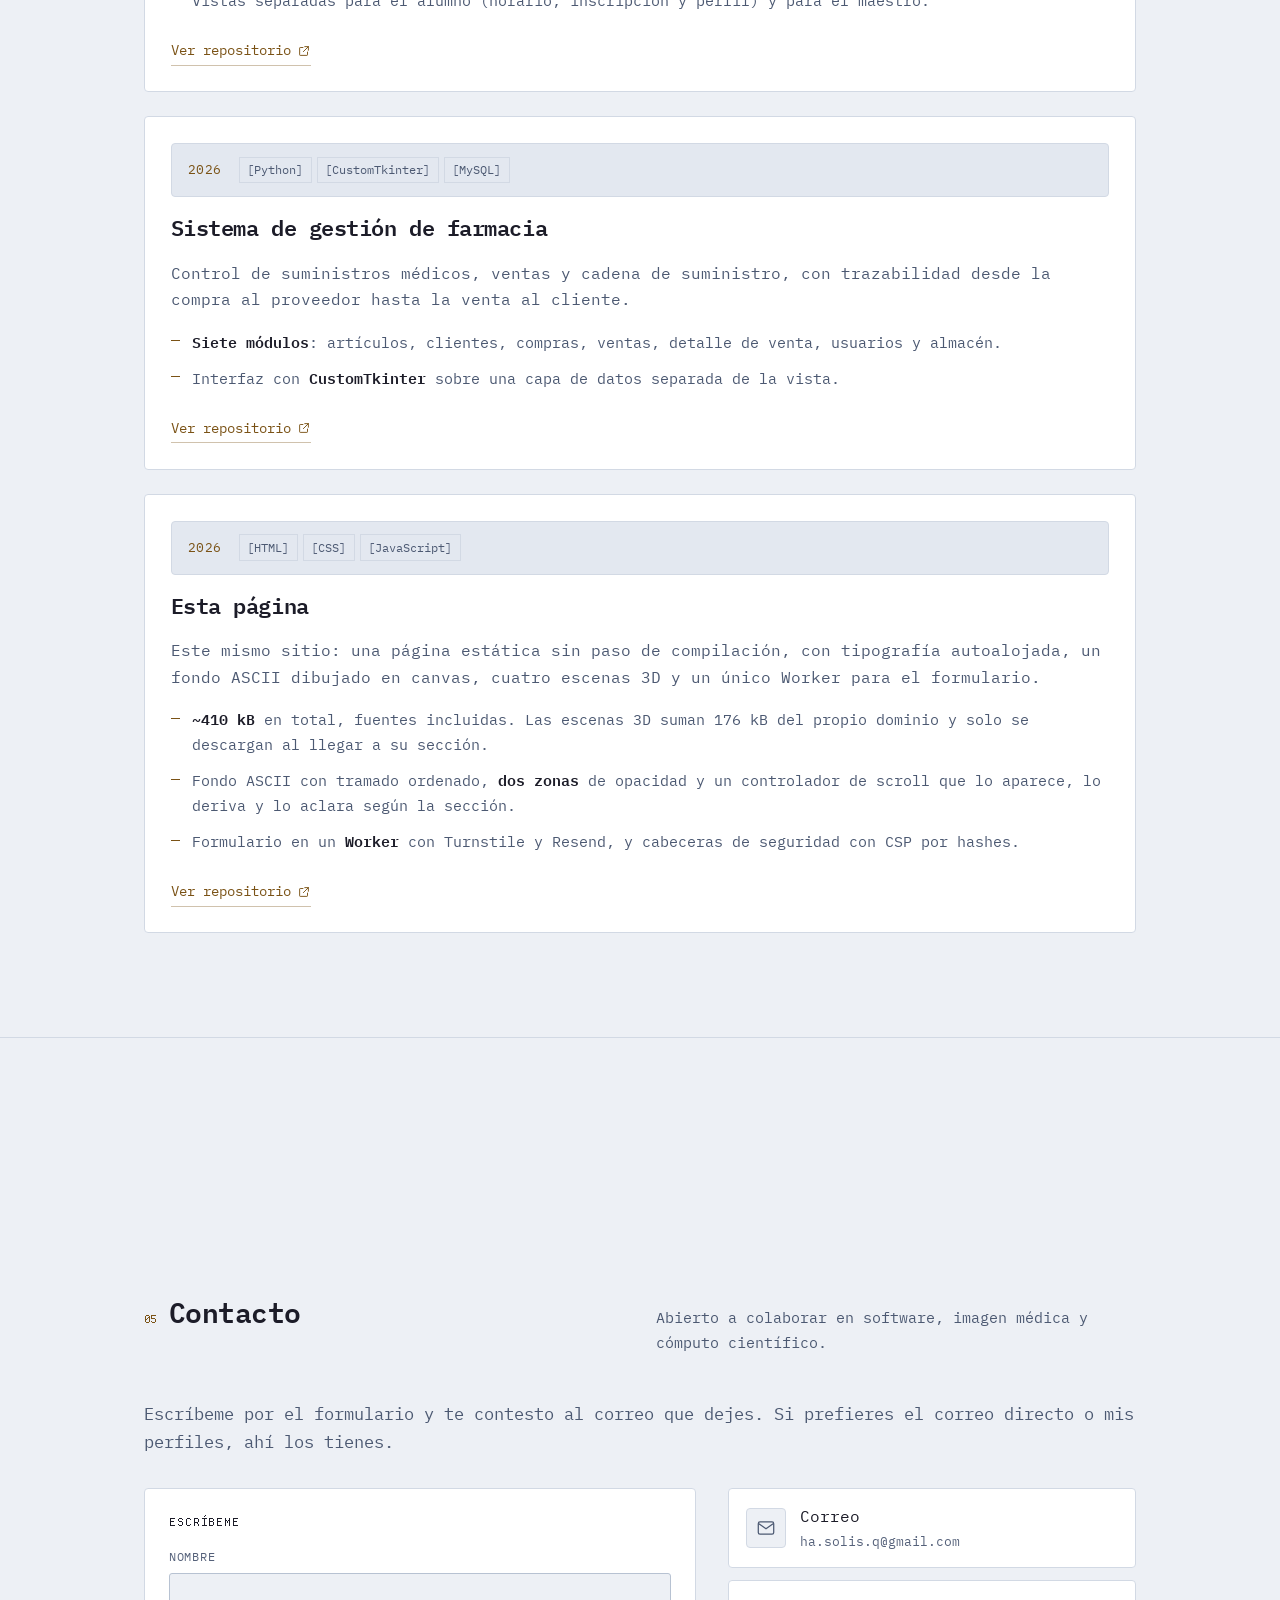
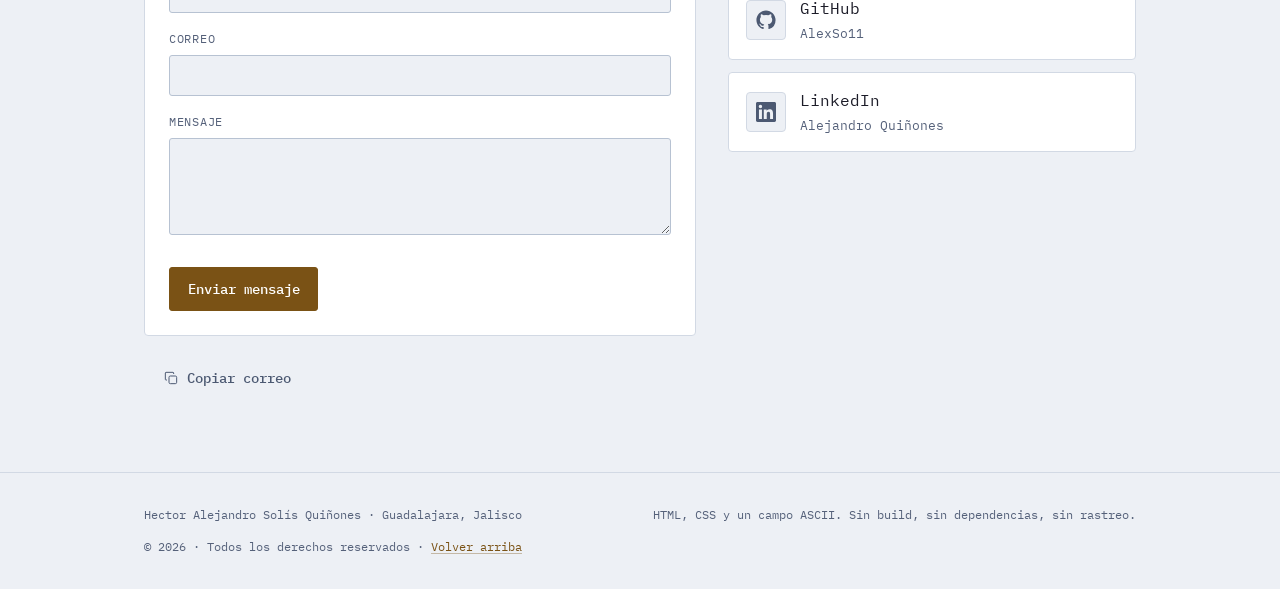
==== commit b2db35fe: "fix: sustituir la captura de PET/CT por una del dataset abierto CT-ORG La anterior mostraba un estud" ====
--- a/index.html
+++ b/index.html
@@ -19,7 +19,7 @@
       content="Software de extremo a extremo: servicios en Python, Go y Rust, interfaces web, despliegue en la nube e imagen médica."
     />
     <link rel="icon" href="assets/img/favicon.svg" type="image/svg+xml" />
-    <link rel="stylesheet" href="assets/css/style.css" />
+    <link rel="stylesheet" href="assets/css/style.css?v=3" />
     <script>
       (function () {
         var theme = null;
@@ -52,7 +52,7 @@
         </a>
 
         <nav class="nav" aria-label="Secciones">
-          <a href="#perfil">perfil</a>
+          <a href="#principios">principios</a>
           <a href="#stack">stack</a>
 <a href="#experiencia">experiencia</a>
                     <a href="#proyectos">proyectos</a>
@@ -110,15 +110,18 @@
     <main id="main">
       <section class="hero" id="top" data-reveal-group>
         <div class="wrap hero__in">
-          <div>
+          <div class="hero__copy">
             <h1 class="hero__name" data-reveal>
               <span>Hector Solis</span>
             </h1>
-            <p class="hero__role" data-reveal>
-              Ingeniero en Computación. Construyo software de extremo a extremo:
-              servicios y APIs en Python, Go y Rust, interfaces web, y despliegue
-              en contenedores y en la nube con integración continua. La imagen
-              médica me enseñó a medir antes de afirmar.
+                        <p class="hero__title" data-reveal>Ingeniero en Computación</p>
+            <p class="hero__lead" data-reveal>
+              Construyo sistemas escalables, APIs de alto rendimiento y soluciones
+              de cómputo científico. Especializado en arquitectura de software,
+              procesamiento de datos e imagen médica 3D.
+            </p>
+            <p class="hero__claim" data-reveal>
+              Sistemas medidos, software trazable y código con rigor de ingeniería.
             </p>
             <div class="hero__actions" data-reveal>
               <a class="btn btn--primary" href="#proyectos">Ver proyectos</a>
@@ -148,66 +151,74 @@
             </div>
           </div>
 
-<div class="terminal-lag" data-terminal>
+          <div class="terminal-lag">
   <div class="terminal">
     <pre class="terminal__body"><code><span class="tl"><span class="c">$</span> whoami</span>
 <span class="tl"><b>Hector Solís</b></span>
 <span class="tl"> </span>
-<span class="tl"><span class="c">$</span> cat perfil.txt</span>
-<span class="tl"><span class="dim">titulo</span>  Ing. en Computación</span>
-<span class="tl"><span class="dim">base</span>    Guadalajara, Jalisco, MX</span>
-<span class="tl"><span class="dim">foco</span>    backend / web / despliegue</span>
-<span class="tl">        imagen médica, datos y 3D</span>
-<span class="tl"><span class="dim">estado</span>  <span class="ok">abierto a colaborar</span></span>
+<span class="tl"><span class="c">$</span> cat disponibilidad.txt</span>
+<span class="tl"><span class="dim">zona</span>       UTC-6 / Guadalajara</span>
+<span class="tl"><span class="dim">modalidad</span>  presencial, remoto o híbrido</span>
+<span class="tl"><span class="dim">idiomas</span>    español e inglés B1</span>
 <span class="tl"> </span>
-<span class="tl"><span class="c">$</span> ls proyectos/</span>
-<span class="tl">en-desarrollo/   concluidos/</span>
+<span class="tl"><span class="c">$</span> cat entorno.txt</span>
+<span class="tl"><span class="dim">sistema</span>    Linux (Fedora, Arch)</span>
+<span class="tl"><span class="dim">editor</span>     Neovim, terminal y tmux</span>
+<span class="tl"> </span>
+<span class="tl"><span class="c">$</span> cat proceso.txt</span>
+<span class="tl"><span class="dim">criterio</span>   medir antes de tocar</span>
+<span class="tl"><span class="dim">pruebas</span>    deben fallar sin el cambio</span>
+<span class="tl"><span class="dim">límites</span>    presupuesto de rendimiento</span>
 <span class="tl"><span class="c">$</span> <span class="caret"></span></span></code></pre>
-  </div>
-</div>
+            </div>
+          </div>
         </div>
       </section>
 
       <section
         class="section"
-        id="perfil"
-        aria-labelledby="perfil-title"
+        id="principios"
+        aria-labelledby="principios-title"
         data-reveal-group
       >
         <div class="wrap">
           <div class="section__head" data-reveal>
-            <h2 class="section__title" id="perfil-title">
-              <span class="section__num" aria-hidden="true">01</span> Perfil
+            <h2 class="section__title" id="principios-title">
+              <span class="section__num" aria-hidden="true">01</span> Principios
             </h2>
-            <p class="section__note">Quién soy y en qué trabajo.</p>
-          </div>
-
-          <div class="prose" data-reveal>
-            <p>
-              Soy Ingeniero en Computación y vivo en Guadalajara, Jalisco.
-              Trabajo en software de extremo a extremo: servicios y APIs,
-              procesamiento de datos, interfaces web y despliegue. La imagen
-              médica ha sido mi campo más exigente, y ahí aprendí a leer DICOM
-              con la física correcta, segmentar volúmenes y llevar la geometría
-              resultante a un visor 3D que corre en el navegador.
-            </p>
-            <p>
-              Durante mi servicio social en el
-              <strong>Computer Intelligence and Biorobotics Lab (CIBLab)</strong>
-              de la Universidad de Guadalajara desarrollé un visor DICOM web con
-              segmentación asistida por inteligencia artificial y un pipeline de
-              segmentación PET/CT sin aprendizaje automático. Ahora llevo el
-              <strong>liderazgo técnico</strong> de un gemelo digital de
-              inundaciones para el Área Metropolitana de Guadalajara.
-            </p>
-            <p>
-              Trabajo con una regla simple:
-              <strong>lo que no está medido no está resuelto</strong>. Los
-              proyectos tienen suites de pruebas, presupuestos de rendimiento que
-              se comprueban en integración continua y documentos que registran
-              cada decisión de diseño junto con su justificación.
-            </p>
-          </div>
+            <p class="section__note">Cómo trabajo y con qué reglas.</p>
+          </div>
+
+          <ul class="principios" data-reveal>
+            <li>
+              <b>Lo que no está medido no está resuelto</b>
+              <span>
+                Suites de pruebas y presupuestos de rendimiento que se comprueban
+                en integración continua.
+              </span>
+            </li>
+            <li>
+              <b>Cómputo medido</b>
+              <span>
+                Perfilar antes de optimizar: el número manda sobre la intuición.
+              </span>
+            </li>
+            <li>
+              <b>Sistemas heterogéneos</b>
+              <span>C++, Python y Rust conviviendo donde cada uno rinde.</span>
+            </li>
+            <li>
+              <b>Trazabilidad de punta a punta</b>
+              <span>
+                De la ecuación al artefacto desplegado, con cada decisión
+                documentada.
+              </span>
+            </li>
+            <li>
+              <b>Reproducibilidad</b>
+              <span>El mismo dato da el mismo resultado en cualquier máquina.</span>
+            </li>
+          </ul>
         </div>
       </section>
 
@@ -445,7 +456,8 @@
                     </ul>
               </div>
 
-                <div class="project__body">
+                <div class="project__body"><div class="project__texto">
+                
                   <h4 class="project__title">
                     Gemelo digital de inundaciones para la ZMG
                   </h4>
@@ -492,7 +504,11 @@
                     </li>
                   </ul>
 
-                  <figure class="diagrama-figura">
+                  
+
+                
+
+                    <figure class="diagrama-figura">
                     <pre
                       class="diagrama"
                       role="img"
@@ -523,6 +539,15 @@
                     <span class="meta__org">Repositorio privado</span>
                   </p>
                 </div>
+
+
+                <figure class="escena-figura" data-reveal data-fallo="No se pudo cargar el visor 3D.">
+                  <canvas class="escena escena--gemelo" data-escena="gemelo" aria-hidden="true"></canvas>
+                      <figcaption>
+                        Malla del terreno con la onda de acumulación.
+                      </figcaption>
+                </figure>
+              </div>
               </article>
 
               <article class="project">
@@ -540,7 +565,8 @@
                   </ul>
               </div>
 
-              <div class="project__body">
+              <div class="project__body"><div class="project__texto">
+                
                 <h4 class="project__title">
                   Segmentación PET/CT con supervóxeles 3D y optimización
                   metaheurística
@@ -550,21 +576,6 @@
                   sustituye la umbralización sobre histogramas 1D por una
                   segmentación espacialmente consciente y trazable.
                 </p>
-
-                <figure class="captura">
-                  <img
-                    src="assets/img/ct-pet-segmentacion.webp"
-                    width="1600"
-                    height="900"
-                    loading="lazy"
-                    decoding="async"
-                    alt="Panel del pipeline de segmentación PET/CT: histograma de unidades Hounsfield con los umbrales marcados, curva de convergencia del optimizador y las mallas 3D generadas para el cuerpo completo y cada región."
-                  />
-                  <figcaption>
-                    El pipeline en marcha: histograma con umbrales, convergencia del
-                    optimizador y las mallas 3D por región.
-                  </figcaption>
-                </figure>
 
                 <dl class="facts">
                   <div class="facts__item">
@@ -602,11 +613,44 @@
                   </li>
                 </ul>
 
+
+                <figure class="captura">
+                  <div class="captura__marco">
+<img
+                    src="assets/img/ct-pet-pipeline.webp"
+                    width="1600"
+                    height="873"
+                    loading="lazy"
+                    decoding="async"
+                    alt="Panel del pipeline de segmentación PET/CT: histograma de unidades Hounsfield con los umbrales marcados, curva de convergencia del optimizador y las mallas 3D generadas para el cuerpo completo y cada región."
+                  />
+                  </div>
+
+                  <figcaption>
+                    El pipeline en marcha: histograma con umbrales, convergencia del
+                    optimizador y las mallas 3D por región. Estudio del dataset abierto <b>CT-ORG</b>
+                      (The Cancer Imaging Archive).
+                  </figcaption>
+                </figure>
+
                 <p class="project__links">
                   <span class="meta__org">Repositorio privado</span>
                 </p>
-              </div>
-            </article>
+
+                    
+
+                
+                            </div>
+
+
+                <figure class="escena-figura" data-reveal data-fallo="No se pudo cargar el visor 3D.">
+                  <canvas class="escena escena--proyecto" data-escena="petct" aria-hidden="true"></canvas>
+                      <figcaption>
+                        Nube de puntos del volumen segmentado, con el plano de corte.
+                      </figcaption>
+                </figure>
+              </div>
+              </article>
               </div>
             </section>
 
@@ -634,7 +678,8 @@
                   </ul>
               </div>
 
-              <div class="project__body">
+              <div class="project__body"><div class="project__texto">
+                
                 <h4 class="project__title">
                   InnovaMed AI: visor DICOM web con segmentación asistida por IA
                 </h4>
@@ -644,21 +689,6 @@
                   inferencia corren en el servidor; el render 3D y la
                   interacción, en el navegador.
                 </p>
-
-                <figure class="captura">
-                  <img
-                    src="assets/img/innovamed-visor.webp"
-                    width="1600"
-                    height="877"
-                    loading="lazy"
-                    decoding="async"
-                    alt="Portada de InnovaMed AI: el visor 3D con el modelo del estudio, los planos axial, sagital y coronal sincronizados, y los accesos de sesión."
-                  />
-                  <figcaption>
-                    Portada del visor: render 3D del estudio y los tres planos
-                    sincronizados.
-                  </figcaption>
-                </figure>
 
                 <dl class="facts">
                   <div class="facts__item">
@@ -719,13 +749,45 @@
                   </li>
                 </ul>
 
+
+                <figure class="captura">
+                  <div class="captura__marco">
+<img
+                    src="assets/img/innovamed-visor.webp"
+                    width="1600"
+                    height="877"
+                    loading="lazy"
+                    decoding="async"
+                    alt="Portada de InnovaMed AI: el visor 3D con el modelo del estudio, los planos axial, sagital y coronal sincronizados, y los accesos de sesión."
+                  />
+                  </div>
+
+                  <figcaption>
+                    Portada del visor: render 3D del estudio y los tres planos
+                    sincronizados.
+                  </figcaption>
+                </figure>
+
                 <p class="project__links">
                   <span class="meta__org">Repositorio privado</span>
                 </p>
-              </div>
-            </article>
-
-            <article class="project">
+
+                    
+
+                
+                            </div>
+
+
+                <figure class="escena-figura" data-reveal data-fallo="No se pudo cargar el visor 3D.">
+                  <canvas class="escena escena--proyecto" data-escena="innova" aria-hidden="true"></canvas>
+                      <figcaption>
+                        Reconstrucción del cráneo con el plano de corte.
+                      </figcaption>
+                </figure>
+              </div>
+              </article>
+
+            <article class="project project--compacta">
                             <div class="project__meta">
                 <p class="meta__period">2026</p>
 <ul class="chips">
@@ -769,7 +831,7 @@
               </div>
             </article>
 
-            <article class="project">
+            <article class="project project--compacta">
                             <div class="project__meta">
                 <p class="meta__period">2026</p>
 <ul class="chips">
@@ -811,7 +873,7 @@
               </div>
             </article>
 
-            <article class="project">
+            <article class="project project--compacta">
                             <div class="project__meta">
                 <p class="meta__period">2026</p>
 <ul class="chips">
@@ -865,24 +927,24 @@
               <div class="project__body">
                 <h4 class="project__title">Esta página</h4>
                 <p class="project__summary">
-                  Este mismo sitio: una página estática sin dependencias ni paso
-                    de compilación, con tipografía autoalojada, un fondo ASCII
-                    dibujado en canvas y una única función para el formulario.
+                  Este mismo sitio: una página estática sin paso de compilación, con
+                    tipografía autoalojada, un fondo ASCII dibujado en canvas, cuatro
+                    escenas 3D y un único Worker para el formulario.
                 </p>
                 <ul class="bullets">
                   <li>
-                    <b>~380 kB</b> en total, fuentes incluidas, y sin peticiones a
-                      terceros salvo Turnstile, que solo se carga al acercarse al
-                      contacto.
+                    <b>~410 kB</b> en total, fuentes incluidas. Las escenas 3D suman
+                      176 kB del propio dominio y solo se descargan al
+                      llegar a su sección.
                   </li>
                   <li>
                     Fondo ASCII con tramado ordenado, <b>dos zonas</b> de
-                      opacidad y un controlador de scroll que lo aparece, lo inclina y
-                      lo dispersa según la sección.
-                  </li>
-                  <li>
-                    Contacto con <b>Pages Functions</b>, Turnstile y Resend, y
-                      cabeceras de seguridad con CSP por hashes.
+                      opacidad y un controlador de scroll que lo aparece, lo deriva
+                      y lo aclara según la sección.
+                  </li>
+                  <li>
+                    Formulario en un <b>Worker</b> con Turnstile y Resend, y cabeceras
+                      de seguridad con CSP por hashes.
                   </li>
                 </ul>
                 <p class="project__links">
@@ -910,6 +972,7 @@
         aria-labelledby="contacto-title"
         data-reveal-group
       >
+        <canvas class="escena escena--contacto" data-escena="contacto" aria-hidden="true"></canvas>
         <div class="wrap">
           <div class="section__head" data-reveal>
             <h2 class="section__title" id="contacto-title">
@@ -1076,7 +1139,8 @@
       </div>
     </footer>
 
-    <script src="assets/js/ascii-field.js" defer></script>
-    <script src="assets/js/main.js" defer></script>
+    <script src="assets/js/ascii-field.js?v=3" defer></script>
+    <script src="assets/js/main.js?v=3" defer></script>
+    <script src="assets/js/escena-3d.js?v=3" defer></script>
   </body>
 </html>
